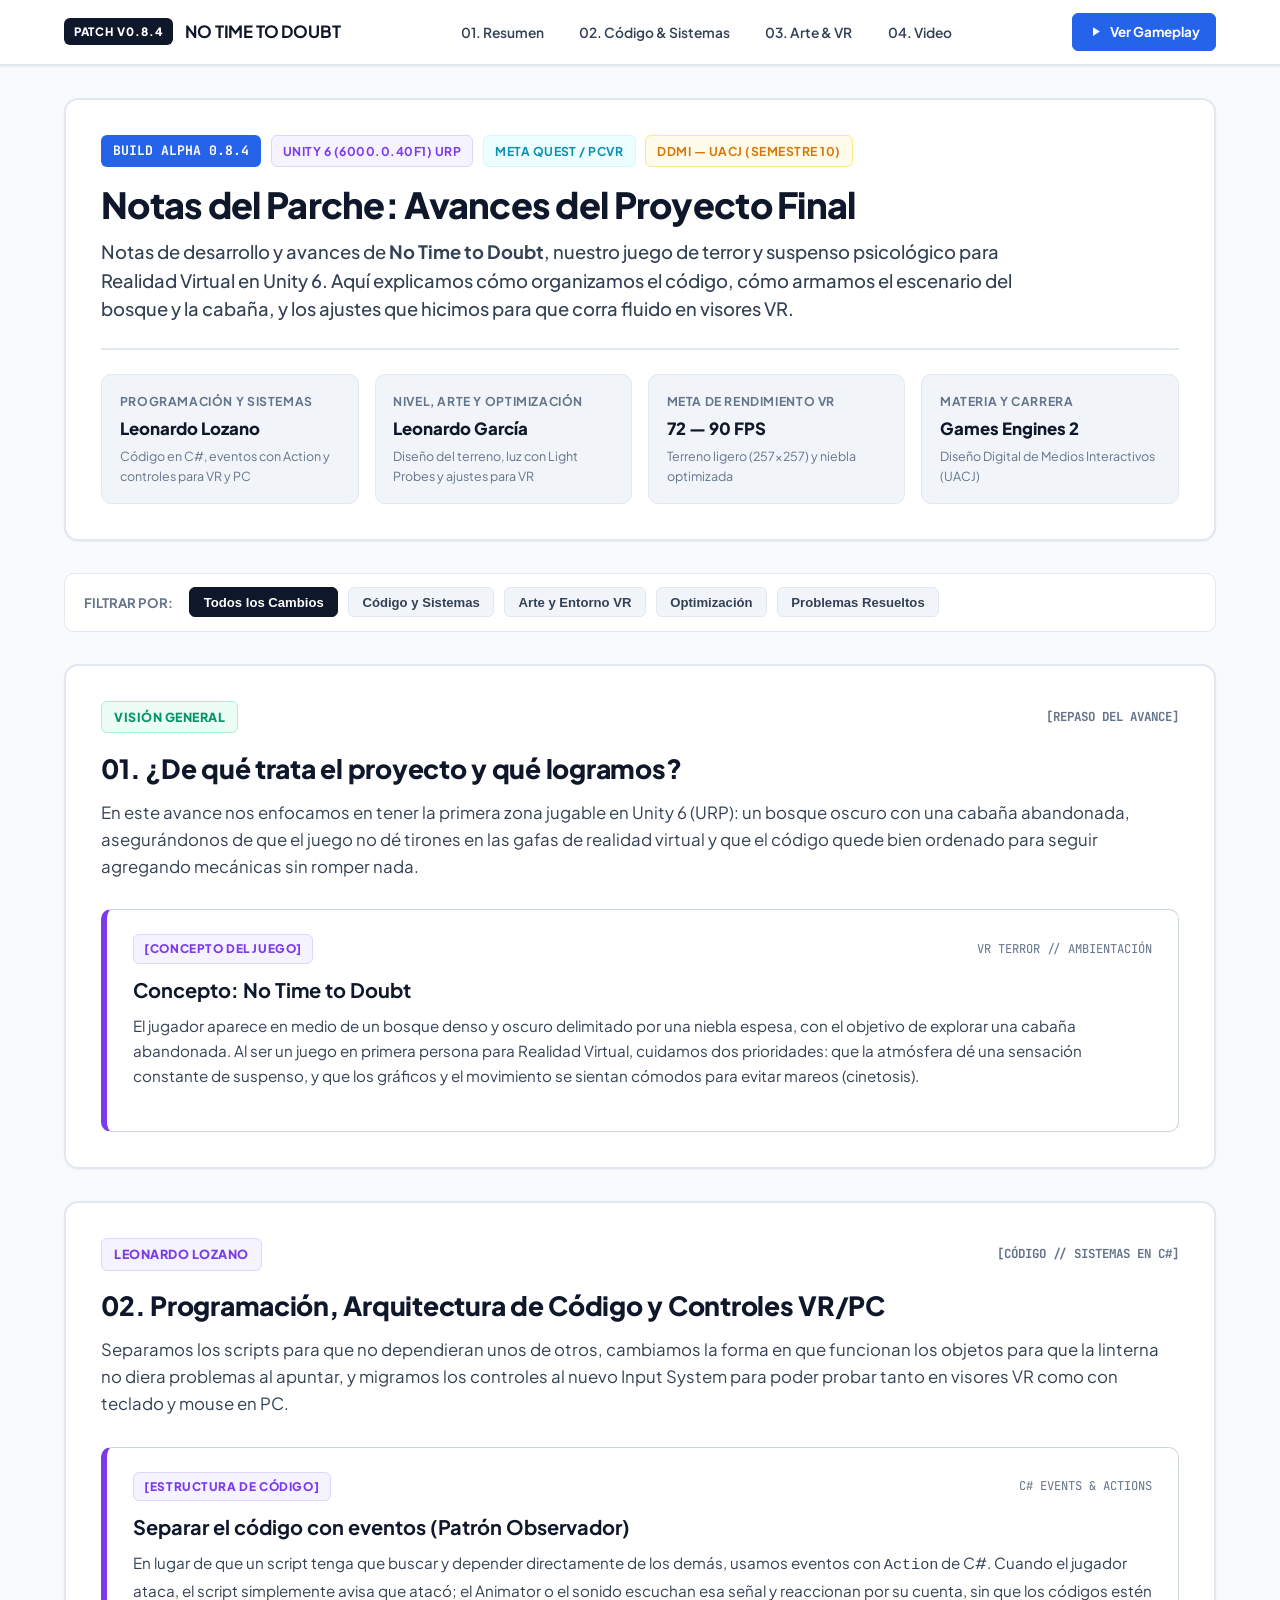
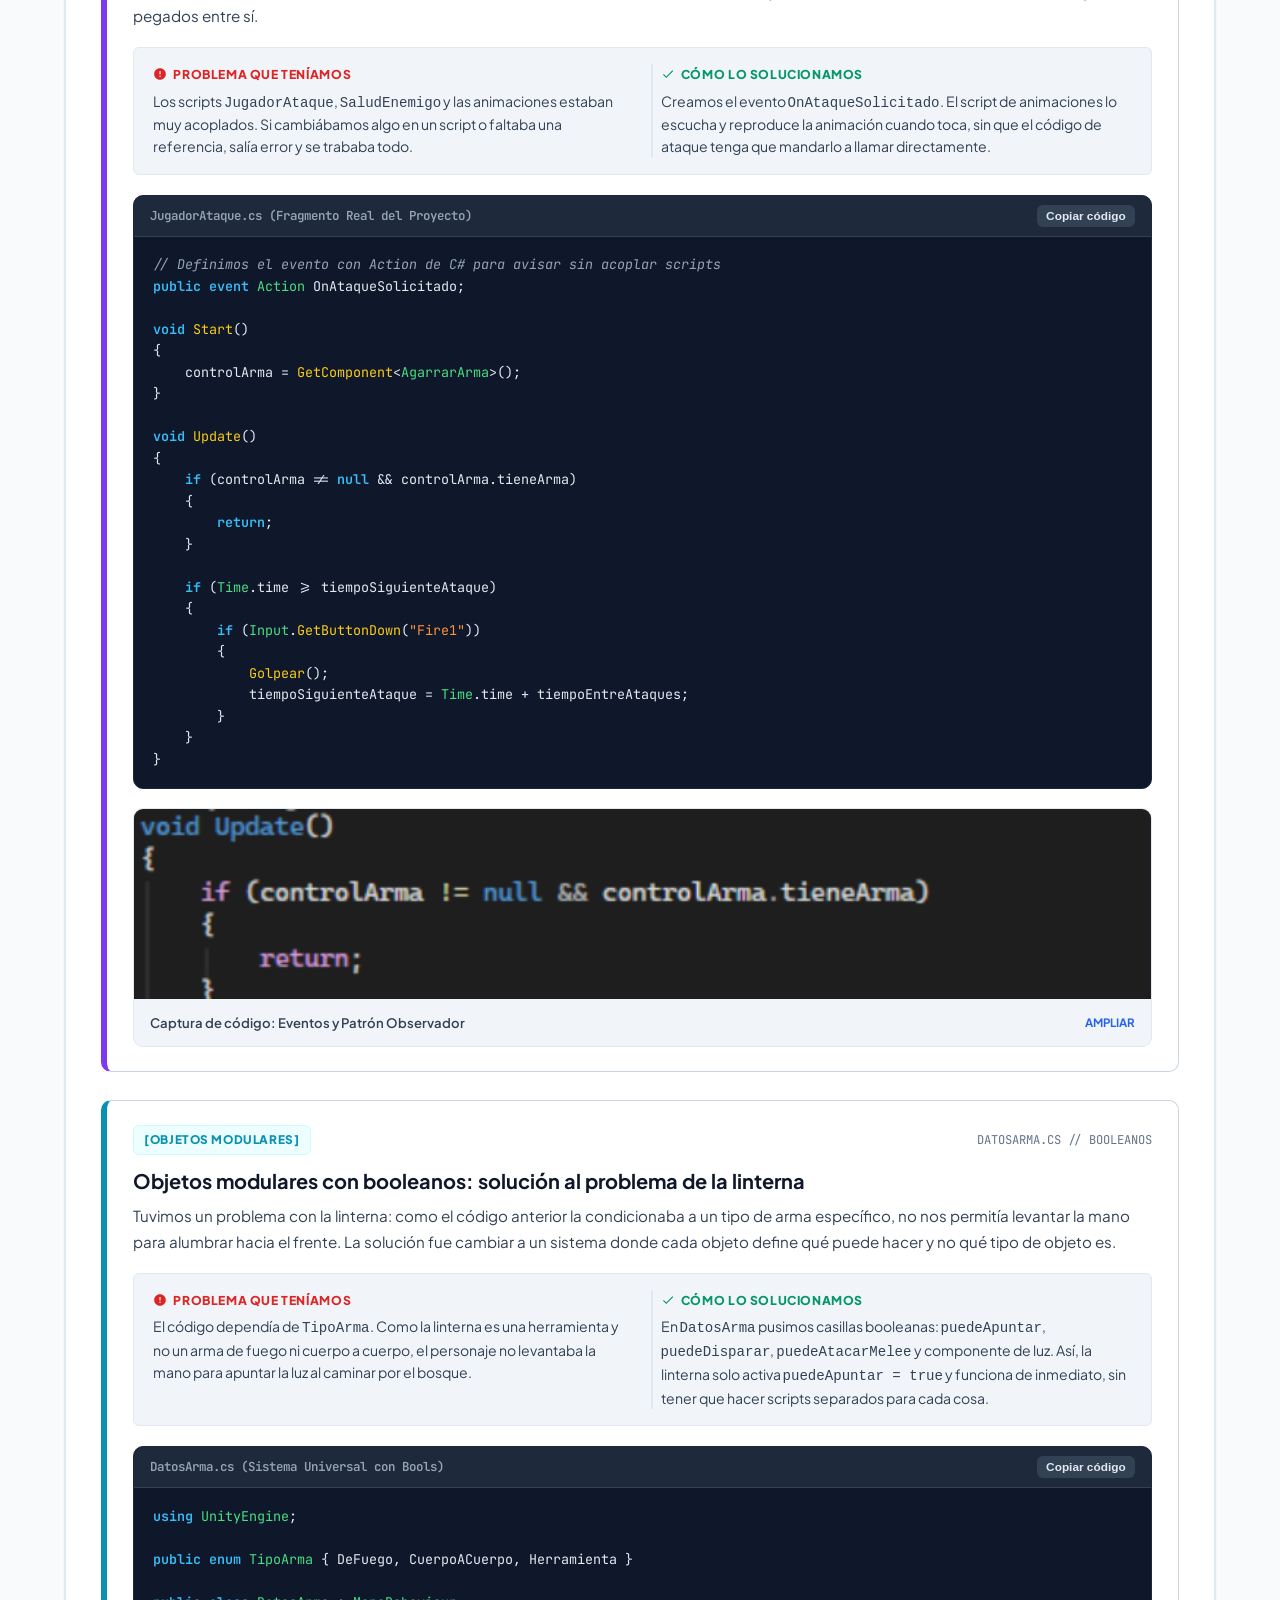
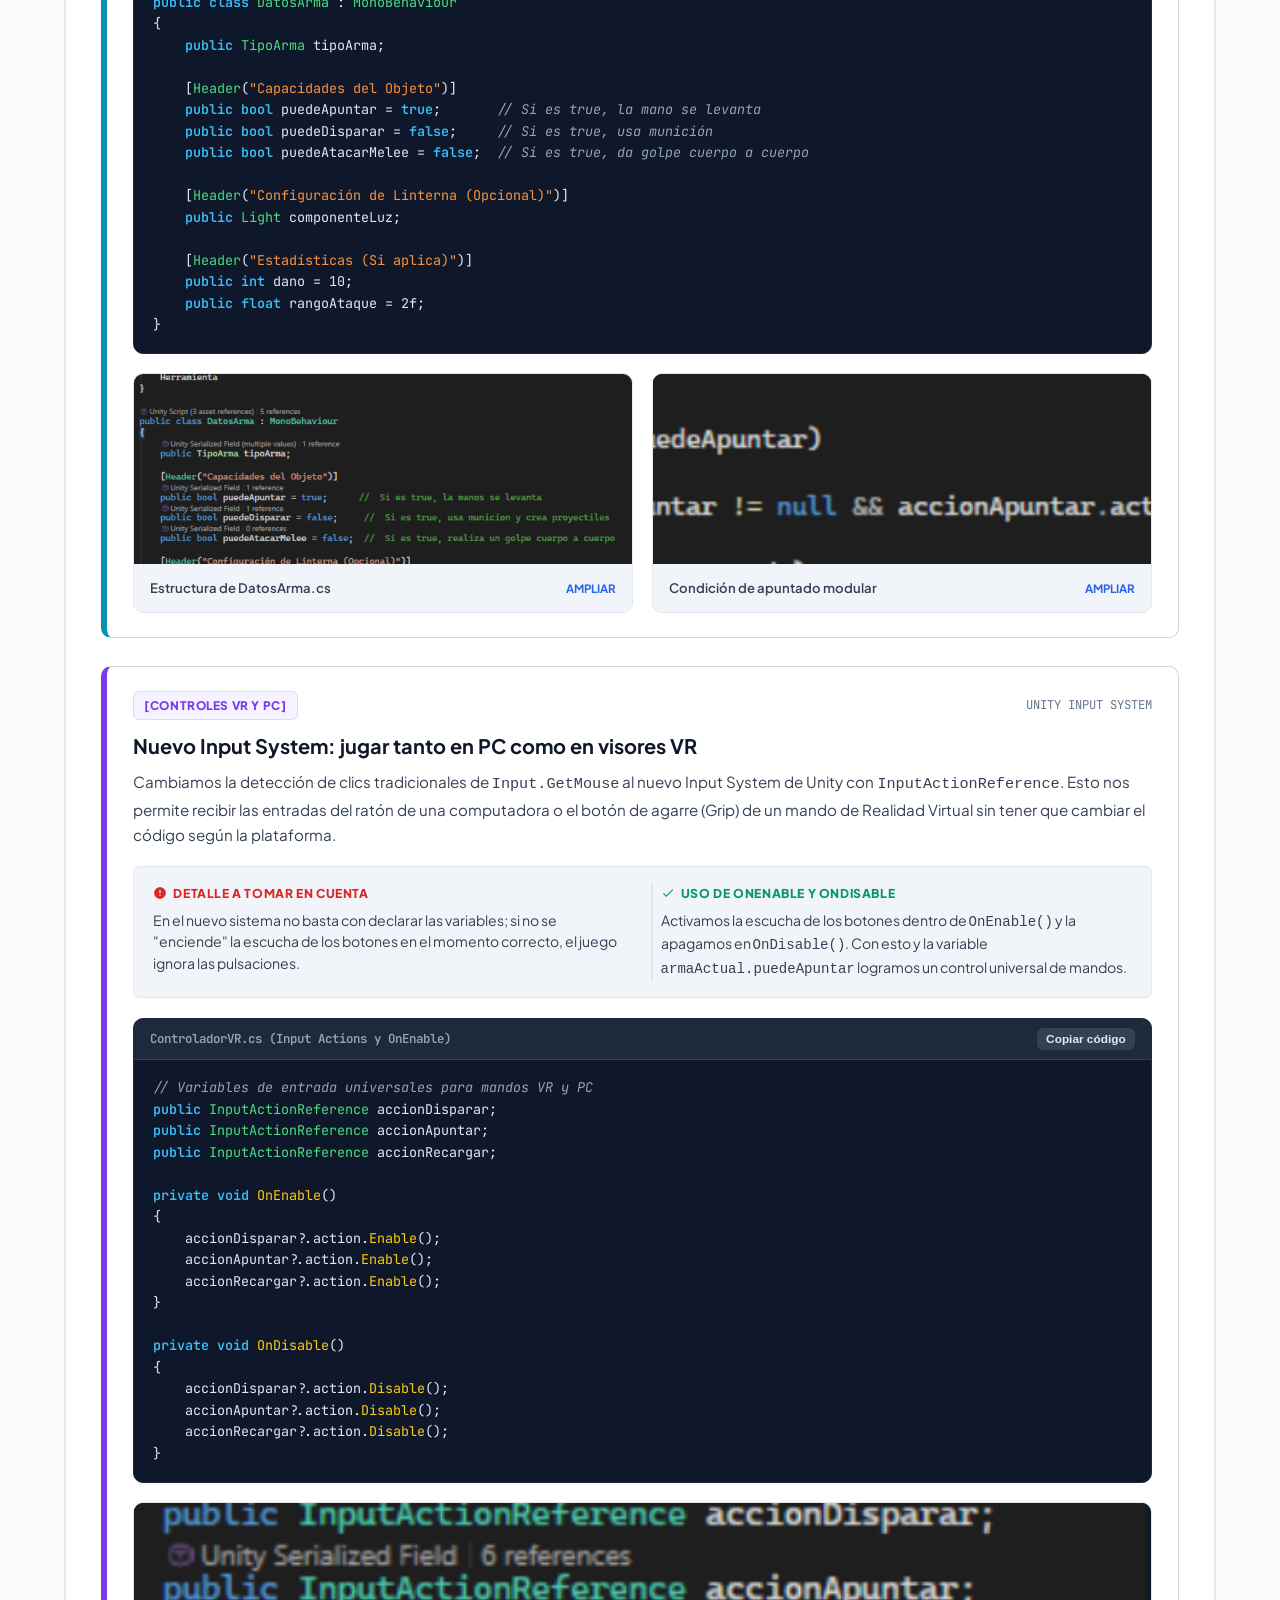
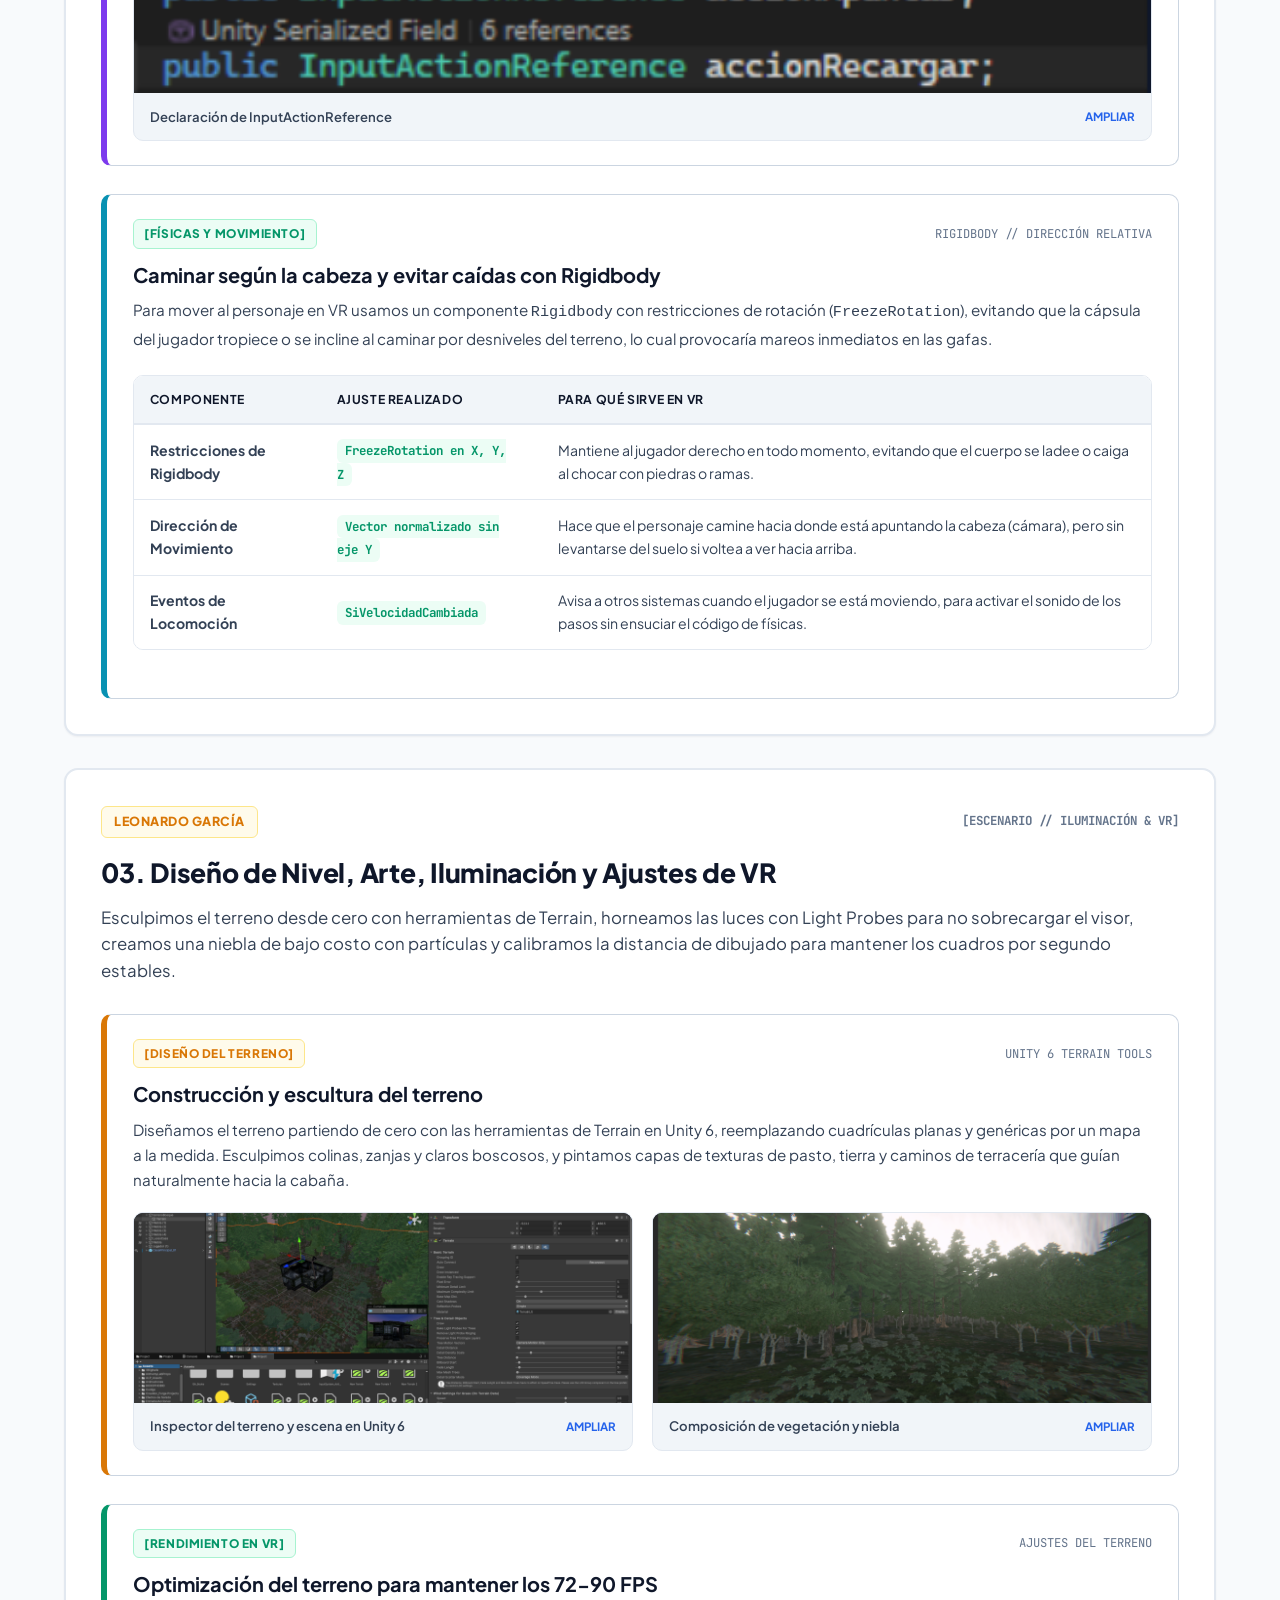
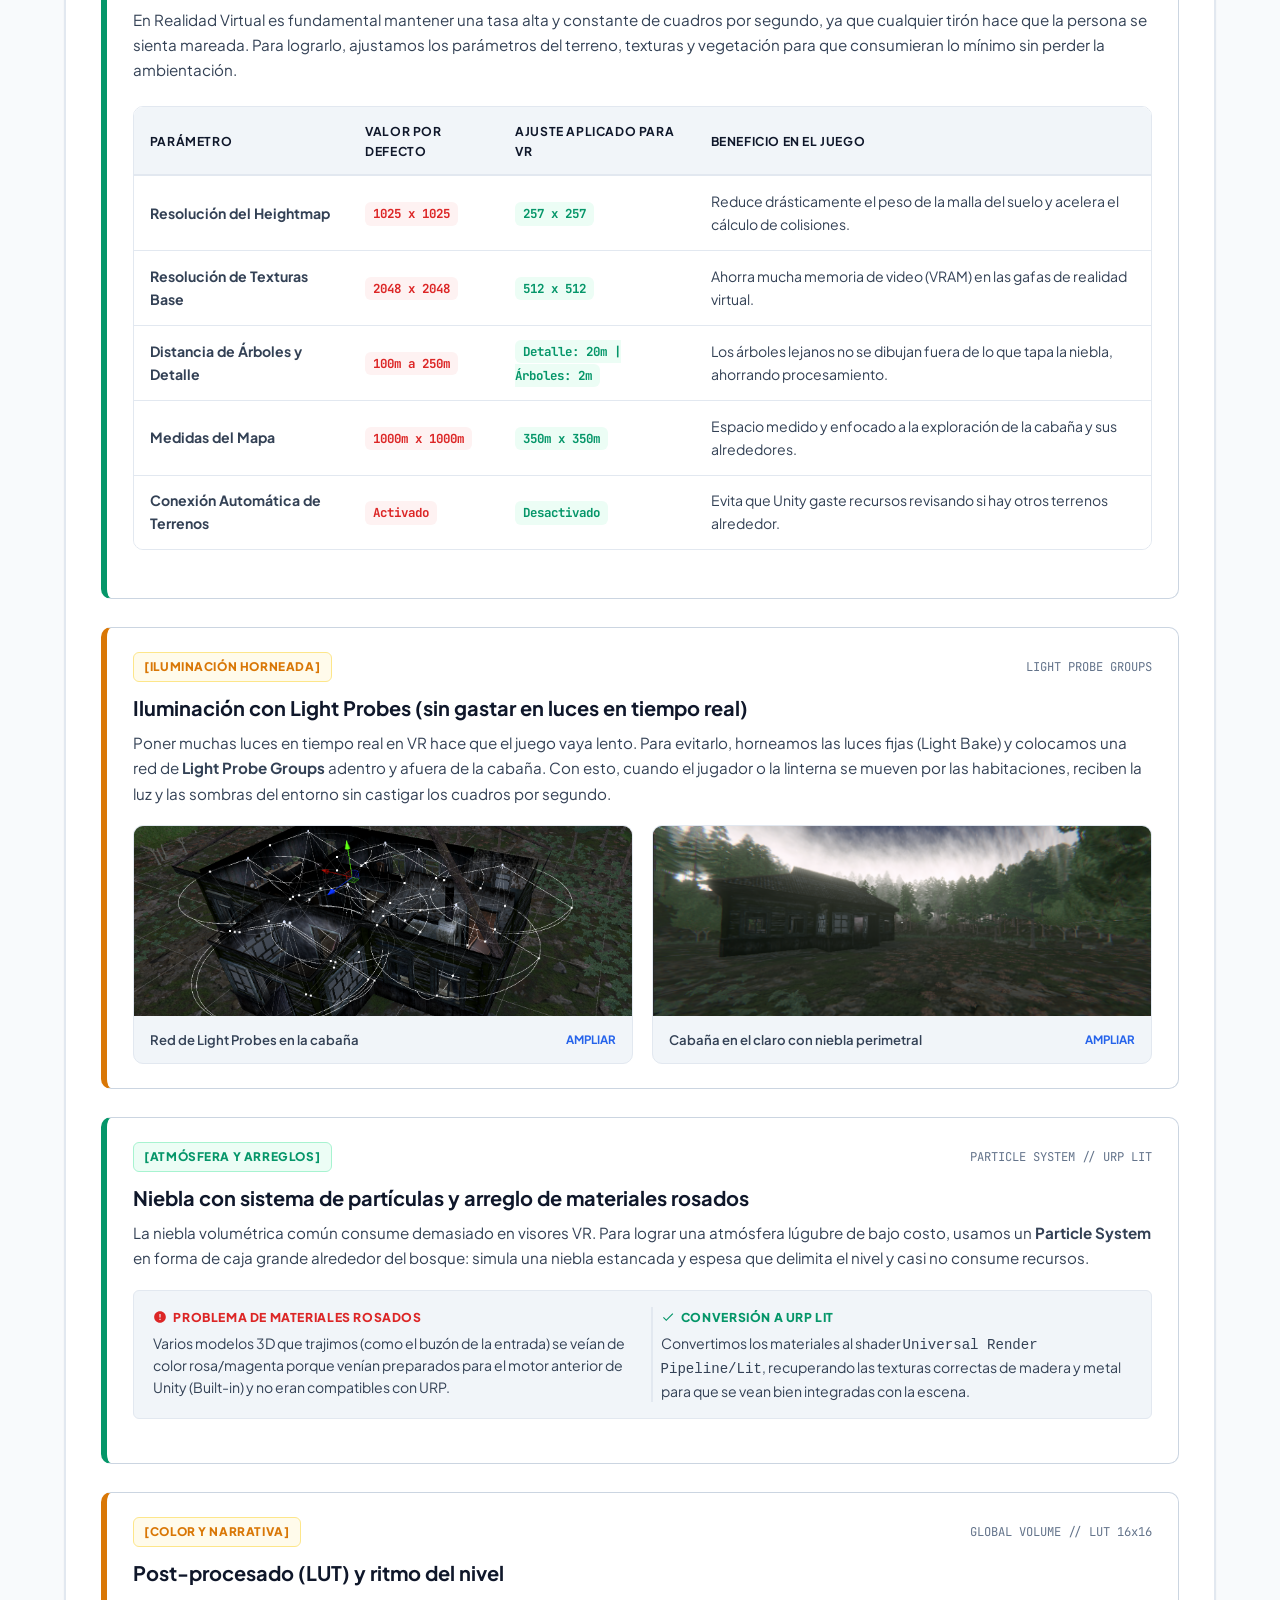
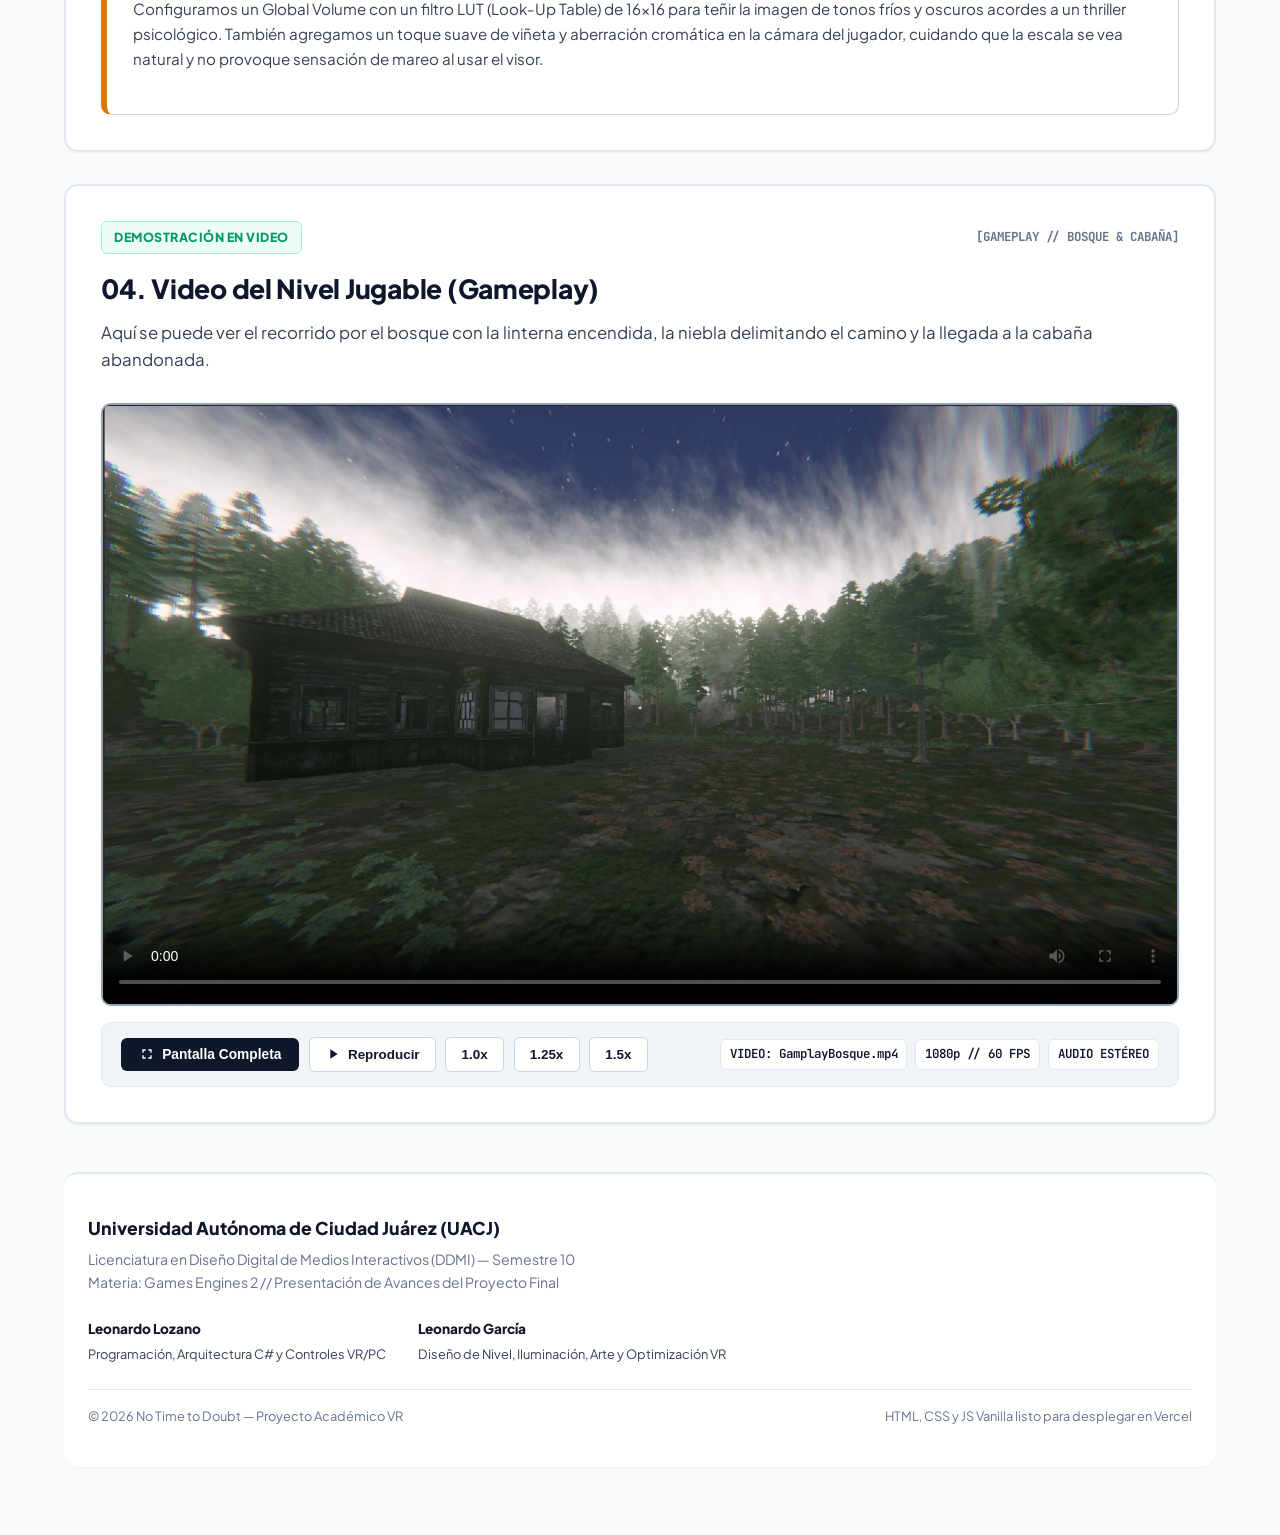
==== index.html @ 613c5aa1 "Presentacion de avances: No Time to Doubt (Unity 6 VR)" ====
<!DOCTYPE html>
<html lang="es">
<head>
  <meta charset="UTF-8">
  <meta name="viewport" content="width=device-width, initial-scale=1.0">
  <title>No Time to Doubt — Notas del Parche | Avances de Proyecto VR</title>
  <meta name="description" content="Reporte de avance, código y diseño de nivel en Unity 6 URP para el videojuego de terror en Realidad Virtual No Time to Doubt.">

  <link rel="icon" type="image/svg+xml" href="favicon.svg">

  <!-- Tipografías de Google Fonts: Plus Jakarta Sans y JetBrains Mono -->
  <link rel="preconnect" href="https://fonts.googleapis.com">
  <link rel="preconnect" href="https://fonts.gstatic.com" crossorigin>
  <link href="https://fonts.googleapis.com/css2?family=JetBrains+Mono:wght@400;600;700&family=Plus+Jakarta+Sans:wght@400;500;600;700;800&display=swap" rel="stylesheet">

  <link rel="stylesheet" href="style.css">
</head>
<body>

  <!-- Barra de progreso de lectura (Color sólido) -->
  <div id="progress-bar"></div>

  <!-- Barra de Navegación Fija Superior -->
  <header class="top-nav">
    <div class="nav-container">
      <div class="brand-wrapper">
        <span class="brand-badge">PATCH v0.8.4</span>
        <a href="#hero" class="brand-title">NO TIME TO DOUBT</a>
      </div>

      <nav>
        <ul class="nav-links">
          <li><a href="#resumen" class="nav-link">01. Resumen</a></li>
          <li><a href="#leo-lozano" class="nav-link">02. Código &amp; Sistemas</a></li>
          <li><a href="#leo-garcia" class="nav-link">03. Arte &amp; VR</a></li>
          <li><a href="#gameplay-video-section" class="nav-link">04. Video</a></li>
        </ul>
      </nav>

      <div class="nav-actions">
        <a href="#gameplay-video-section" class="btn-nav-primary">
          <svg width="15" height="15" viewBox="0 0 24 24" fill="currentColor">
            <path d="M8 5v14l11-7z"/>
          </svg>
          Ver Gameplay
        </a>
      </div>
    </div>
  </header>

  <main class="main-layout">
    <!-- Encabezado / Hero del Parche -->
    <header id="hero" class="patch-header">
      <div class="patch-meta-top">
        <span class="patch-version-tag">BUILD ALPHA 0.8.4</span>
        <span class="patch-tag tag-engine">Unity 6 (6000.0.40f1) URP</span>
        <span class="patch-tag tag-platform">Meta Quest / PCVR</span>
        <span class="patch-tag tag-academic">DDMI — UACJ (Semestre 10)</span>
      </div>

      <h1 class="patch-title">Notas del Parche: Avances del Proyecto Final</h1>
      <p class="patch-subtitle">
        Notas de desarrollo y avances de <strong>No Time to Doubt</strong>, nuestro juego de terror y suspenso psicológico para Realidad Virtual en Unity 6. Aquí explicamos cómo organizamos el código, cómo armamos el escenario del bosque y la cabaña, y los ajustes que hicimos para que corra fluido en visores VR.
      </p>

      <div class="patch-stats-grid">
        <div class="stat-item">
          <div class="stat-label">Programación y Sistemas</div>
          <div class="stat-value">Leonardo Lozano</div>
          <div class="stat-detail">Código en C#, eventos con Action y controles para VR y PC</div>
        </div>
        <div class="stat-item">
          <div class="stat-label">Nivel, Arte y Optimización</div>
          <div class="stat-value">Leonardo García</div>
          <div class="stat-detail">Diseño del terreno, luz con Light Probes y ajustes para VR</div>
        </div>
        <div class="stat-item">
          <div class="stat-label">Meta de Rendimiento VR</div>
          <div class="stat-value">72 — 90 FPS</div>
          <div class="stat-detail">Terreno ligero (257x257) y niebla optimizada</div>
        </div>
        <div class="stat-item">
          <div class="stat-label">Materia y Carrera</div>
          <div class="stat-value">Games Engines 2</div>
          <div class="stat-detail">Diseño Digital de Medios Interactivos (UACJ)</div>
        </div>
      </div>
    </header>

    <!-- Barra de Filtros de Contenido -->
    <nav class="patch-filters" aria-label="Filtro de notas de parche">
      <span class="filter-label">Filtrar por:</span>
      <button class="filter-btn active" data-filter="all">Todos los Cambios</button>
      <button class="filter-btn" data-filter="systems">Código y Sistemas</button>
      <button class="filter-btn" data-filter="art">Arte y Entorno VR</button>
      <button class="filter-btn" data-filter="optimization">Optimización</button>
      <button class="filter-btn" data-filter="bugfix">Problemas Resueltos</button>
    </nav>

    <!-- 01. RESUMEN DEL PROYECTO -->
    <section id="resumen" class="patch-section">
      <div class="section-badge-row">
        <span class="section-author-badge author-collab">Visión General</span>
        <span class="section-discipline-tag">[REPASO DEL AVANCE]</span>
      </div>
      <h2 class="section-title">01. ¿De qué trata el proyecto y qué logramos?</h2>
      <p class="section-lead">
        En este avance nos enfocamos en tener la primera zona jugable en Unity 6 (URP): un bosque oscuro con una cabaña abandonada, asegurándonos de que el juego no dé tirones en las gafas de realidad virtual y que el código quede bien ordenado para seguir agregando mecánicas sin romper nada.
      </p>

      <div class="patch-items-stack">
        <article class="patch-card card-purple" data-category="systems optimization">
          <div class="card-header-line">
            <span class="card-type-tag tag-system">[CONCEPTO DEL JUEGO]</span>
            <span class="card-timestamp">VR TERROR // AMBIENTACIÓN</span>
          </div>
          <h3 class="card-title">Concepto: No Time to Doubt</h3>
          <p class="card-desc">
            El jugador aparece en medio de un bosque denso y oscuro delimitado por una niebla espesa, con el objetivo de explorar una cabaña abandonada. Al ser un juego en primera persona para Realidad Virtual, cuidamos dos prioridades: que la atmósfera dé una sensación constante de suspenso, y que los gráficos y el movimiento se sientan cómodos para evitar mareos (cinetosis).
          </p>
        </article>
      </div>
    </section>

    <!-- 02. PROGRAMACIÓN Y SISTEMAS DE JUEGO (LEONARDO LOZANO) -->
    <section id="leo-lozano" class="patch-section">
      <div class="section-badge-row">
        <span class="section-author-badge author-leo-loz">Leonardo Lozano</span>
        <span class="section-discipline-tag">[CÓDIGO // SISTEMAS EN C#]</span>
      </div>
      <h2 class="section-title">02. Programación, Arquitectura de Código y Controles VR/PC</h2>
      <p class="section-lead">
        Separamos los scripts para que no dependieran unos de otros, cambiamos la forma en que funcionan los objetos para que la linterna no diera problemas al apuntar, y migramos los controles al nuevo Input System para poder probar tanto en visores VR como con teclado y mouse en PC.
      </p>

      <div class="patch-items-stack">
        <!-- Item 2.1: Patrón Observador -->
        <article class="patch-card card-purple" data-category="systems">
          <div class="card-header-line">
            <span class="card-type-tag tag-system">[ESTRUCTURA DE CÓDIGO]</span>
            <span class="card-timestamp">C# EVENTS &amp; ACTIONS</span>
          </div>
          <h3 class="card-title">Separar el código con eventos (Patrón Observador)</h3>
          <p class="card-desc">
            En lugar de que un script tenga que buscar y depender directamente de los demás, usamos eventos con <code>Action</code> de C#. Cuando el jugador ataca, el script simplemente avisa que atacó; el Animator o el sonido escuchan esa señal y reaccionan por su cuenta, sin que los códigos estén pegados entre sí.
          </p>

          <div class="patch-challenge-box">
            <div class="challenge-side">
              <div class="challenge-title">
                <svg width="14" height="14" viewBox="0 0 24 24" fill="currentColor"><path d="M12 2C6.48 2 2 6.48 2 12s4.48 10 10 10 10-4.48 10-10S17.52 2 12 2zm1 15h-2v-2h2v2zm0-4h-2V7h2v6z"/></svg>
                Problema que teníamos
              </div>
              <div class="challenge-text">
                Los scripts <code>JugadorAtaque</code>, <code>SaludEnemigo</code> y las animaciones estaban muy acoplados. Si cambiábamos algo en un script o faltaba una referencia, salía error y se trababa todo.
              </div>
            </div>
            <div class="solution-side">
              <div class="solution-title">
                <svg width="14" height="14" viewBox="0 0 24 24" fill="currentColor"><path d="M9 16.17L4.83 12l-1.42 1.41L9 19 21 7l-1.41-1.41z"/></svg>
                Cómo lo solucionamos
              </div>
              <div class="solution-text">
                Creamos el evento <code>OnAtaqueSolicitado</code>. El script de animaciones lo escucha y reproduce la animación cuando toca, sin que el código de ataque tenga que mandarlo a llamar directamente.
              </div>
            </div>
          </div>

          <div class="code-block-wrapper">
            <div class="code-header">
              <span class="code-filename">JugadorAtaque.cs (Fragmento Real del Proyecto)</span>
              <button class="btn-copy-code" type="button">Copiar código</button>
            </div>
            <pre class="code-content"><span class="com">// Definimos el evento con Action de C# para avisar sin acoplar scripts</span>
<span class="kw">public event</span> <span class="typ">Action</span> OnAtaqueSolicitado;

<span class="kw">void</span> <span class="fnc">Start</span>()
{
    controlArma = <span class="fnc">GetComponent</span>&lt;<span class="typ">AgarrarArma</span>&gt;();
}

<span class="kw">void</span> <span class="fnc">Update</span>()
{
    <span class="kw">if</span> (controlArma != <span class="kw">null</span> &amp;&amp; controlArma.tieneArma)
    {
        <span class="kw">return</span>;
    }

    <span class="kw">if</span> (<span class="typ">Time</span>.time &gt;= tiempoSiguienteAtaque)
    {
        <span class="kw">if</span> (<span class="typ">Input</span>.<span class="fnc">GetButtonDown</span>(<span class="str">"Fire1"</span>))
        {
            <span class="fnc">Golpear</span>();
            tiempoSiguienteAtaque = <span class="typ">Time</span>.time + tiempoEntreAtaques;
        }
    }
}</pre>
          </div>

          <div class="evidence-grid">
            <div class="evidence-card">
              <img src="assets/leo_loz_events_code.png" alt="Código de eventos en C#" class="evidence-img">
              <div class="evidence-caption">
                <span>Captura de código: Eventos y Patrón Observador</span>
                <span class="evidence-zoom-hint">Ampliar</span>
              </div>
            </div>
          </div>
        </article>

        <!-- Item 2.2: Modularidad por Capacidades (DatosArma) -->
        <article class="patch-card card-teal" data-category="systems bugfix">
          <div class="card-header-line">
            <span class="card-type-tag tag-input">[OBJETOS MODULARES]</span>
            <span class="card-timestamp">DATOSARMA.CS // BOOLEANOS</span>
          </div>
          <h3 class="card-title">Objetos modulares con booleanos: solución al problema de la linterna</h3>
          <p class="card-desc">
            Tuvimos un problema con la linterna: como el código anterior la condicionaba a un tipo de arma específico, no nos permitía levantar la mano para alumbrar hacia el frente. La solución fue cambiar a un sistema donde cada objeto define qué puede hacer y no qué tipo de objeto es.
          </p>

          <div class="patch-challenge-box">
            <div class="challenge-side">
              <div class="challenge-title">
                <svg width="14" height="14" viewBox="0 0 24 24" fill="currentColor"><path d="M12 2C6.48 2 2 6.48 2 12s4.48 10 10 10 10-4.48 10-10S17.52 2 12 2zm1 15h-2v-2h2v2zm0-4h-2V7h2v6z"/></svg>
                Problema que teníamos
              </div>
              <div class="challenge-text">
                El código dependía de <code>TipoArma</code>. Como la linterna es una herramienta y no un arma de fuego ni cuerpo a cuerpo, el personaje no levantaba la mano para apuntar la luz al caminar por el bosque.
              </div>
            </div>
            <div class="solution-side">
              <div class="solution-title">
                <svg width="14" height="14" viewBox="0 0 24 24" fill="currentColor"><path d="M9 16.17L4.83 12l-1.42 1.41L9 19 21 7l-1.41-1.41z"/></svg>
                Cómo lo solucionamos
              </div>
              <div class="solution-text">
                En <code>DatosArma</code> pusimos casillas booleanas: <code>puedeApuntar</code>, <code>puedeDisparar</code>, <code>puedeAtacarMelee</code> y componente de luz. Así, la linterna solo activa <code>puedeApuntar = true</code> y funciona de inmediato, sin tener que hacer scripts separados para cada cosa.
              </div>
            </div>
          </div>

          <div class="code-block-wrapper">
            <div class="code-header">
              <span class="code-filename">DatosArma.cs (Sistema Universal con Bools)</span>
              <button class="btn-copy-code" type="button">Copiar código</button>
            </div>
            <pre class="code-content"><span class="kw">using</span> <span class="typ">UnityEngine</span>;

<span class="kw">public enum</span> <span class="typ">TipoArma</span> { DeFuego, CuerpoACuerpo, Herramienta }

<span class="kw">public class</span> <span class="typ">DatosArma</span> : <span class="typ">MonoBehaviour</span>
{
    <span class="kw">public</span> <span class="typ">TipoArma</span> tipoArma;

    [<span class="typ">Header</span>(<span class="str">"Capacidades del Objeto"</span>)]
    <span class="kw">public bool</span> puedeApuntar = <span class="kw">true</span>;       <span class="com">// Si es true, la mano se levanta</span>
    <span class="kw">public bool</span> puedeDisparar = <span class="kw">false</span>;     <span class="com">// Si es true, usa munición</span>
    <span class="kw">public bool</span> puedeAtacarMelee = <span class="kw">false</span>;  <span class="com">// Si es true, da golpe cuerpo a cuerpo</span>

    [<span class="typ">Header</span>(<span class="str">"Configuración de Linterna (Opcional)"</span>)]
    <span class="kw">public</span> <span class="typ">Light</span> componenteLuz;

    [<span class="typ">Header</span>(<span class="str">"Estadísticas (Si aplica)"</span>)]
    <span class="kw">public int</span> dano = 10;
    <span class="kw">public float</span> rangoAtaque = 2f;
}</pre>
          </div>

          <div class="evidence-grid">
            <div class="evidence-card">
              <img src="assets/leo_loz_datosarma_code.png" alt="Script DatosArma con booleanos modulares" class="evidence-img">
              <div class="evidence-caption">
                <span>Estructura de DatosArma.cs</span>
                <span class="evidence-zoom-hint">Ampliar</span>
              </div>
            </div>
            <div class="evidence-card">
              <img src="assets/leo_loz_apuntar_code.png" alt="Condición de apuntado con puedeApuntar" class="evidence-img">
              <div class="evidence-caption">
                <span>Condición de apuntado modular</span>
                <span class="evidence-zoom-hint">Ampliar</span>
              </div>
            </div>
          </div>
        </article>

        <!-- Item 2.3: Nuevo Input System Cross-Platform -->
        <article class="patch-card card-purple" data-category="systems">
          <div class="card-header-line">
            <span class="card-type-tag tag-system">[CONTROLES VR Y PC]</span>
            <span class="card-timestamp">UNITY INPUT SYSTEM</span>
          </div>
          <h3 class="card-title">Nuevo Input System: jugar tanto en PC como en visores VR</h3>
          <p class="card-desc">
            Cambiamos la detección de clics tradicionales de <code>Input.GetMouse</code> al nuevo Input System de Unity con <code>InputActionReference</code>. Esto nos permite recibir las entradas del ratón de una computadora o el botón de agarre (Grip) de un mando de Realidad Virtual sin tener que cambiar el código según la plataforma.
          </p>

          <div class="patch-challenge-box">
            <div class="challenge-side">
              <div class="challenge-title">
                <svg width="14" height="14" viewBox="0 0 24 24" fill="currentColor"><path d="M12 2C6.48 2 2 6.48 2 12s4.48 10 10 10 10-4.48 10-10S17.52 2 12 2zm1 15h-2v-2h2v2zm0-4h-2V7h2v6z"/></svg>
                Detalle a tomar en cuenta
              </div>
              <div class="challenge-text">
                En el nuevo sistema no basta con declarar las variables; si no se "enciende" la escucha de los botones en el momento correcto, el juego ignora las pulsaciones.
              </div>
            </div>
            <div class="solution-side">
              <div class="solution-title">
                <svg width="14" height="14" viewBox="0 0 24 24" fill="currentColor"><path d="M9 16.17L4.83 12l-1.42 1.41L9 19 21 7l-1.41-1.41z"/></svg>
                Uso de OnEnable y OnDisable
              </div>
              <div class="solution-text">
                Activamos la escucha de los botones dentro de <code>OnEnable()</code> y la apagamos en <code>OnDisable()</code>. Con esto y la variable <code>armaActual.puedeApuntar</code> logramos un control universal de mandos.
              </div>
            </div>
          </div>

          <div class="code-block-wrapper">
            <div class="code-header">
              <span class="code-filename">ControladorVR.cs (Input Actions y OnEnable)</span>
              <button class="btn-copy-code" type="button">Copiar código</button>
            </div>
            <pre class="code-content"><span class="com">// Variables de entrada universales para mandos VR y PC</span>
<span class="kw">public</span> <span class="typ">InputActionReference</span> accionDisparar;
<span class="kw">public</span> <span class="typ">InputActionReference</span> accionApuntar;
<span class="kw">public</span> <span class="typ">InputActionReference</span> accionRecargar;

<span class="kw">private void</span> <span class="fnc">OnEnable</span>()
{
    accionDisparar?.action.<span class="fnc">Enable</span>();
    accionApuntar?.action.<span class="fnc">Enable</span>();
    accionRecargar?.action.<span class="fnc">Enable</span>();
}

<span class="kw">private void</span> <span class="fnc">OnDisable</span>()
{
    accionDisparar?.action.<span class="fnc">Disable</span>();
    accionApuntar?.action.<span class="fnc">Disable</span>();
    accionRecargar?.action.<span class="fnc">Disable</span>();
}</pre>
          </div>

          <div class="evidence-grid">
            <div class="evidence-card">
              <img src="assets/leo_loz_inputactions.png" alt="Variables InputActionReference en Unity" class="evidence-img">
              <div class="evidence-caption">
                <span>Declaración de InputActionReference</span>
                <span class="evidence-zoom-hint">Ampliar</span>
              </div>
            </div>
          </div>
        </article>

        <!-- Item 2.4: Físicas de Locomoción VR -->
        <article class="patch-card card-teal" data-category="systems optimization">
          <div class="card-header-line">
            <span class="card-type-tag tag-optimization">[FÍSICAS Y MOVIMIENTO]</span>
            <span class="card-timestamp">RIGIDBODY // DIRECCIÓN RELATIVA</span>
          </div>
          <h3 class="card-title">Caminar según la cabeza y evitar caídas con Rigidbody</h3>
          <p class="card-desc">
            Para mover al personaje en VR usamos un componente <code>Rigidbody</code> con restricciones de rotación (<code>FreezeRotation</code>), evitando que la cápsula del jugador tropiece o se incline al caminar por desniveles del terreno, lo cual provocaría mareos inmediatos en las gafas.
          </p>

          <div class="specs-table-wrapper">
            <table class="specs-table">
              <thead>
                <tr>
                  <th>Componente</th>
                  <th>Ajuste realizado</th>
                  <th>Para qué sirve en VR</th>
                </tr>
              </thead>
              <tbody>
                <tr>
                  <td><strong>Restricciones de Rigidbody</strong></td>
                  <td><span class="badge-metric metric-after">FreezeRotation en X, Y, Z</span></td>
                  <td>Mantiene al jugador derecho en todo momento, evitando que el cuerpo se ladee o caiga al chocar con piedras o ramas.</td>
                </tr>
                <tr>
                  <td><strong>Dirección de Movimiento</strong></td>
                  <td><span class="badge-metric metric-after">Vector normalizado sin eje Y</span></td>
                  <td>Hace que el personaje camine hacia donde está apuntando la cabeza (cámara), pero sin levantarse del suelo si voltea a ver hacia arriba.</td>
                </tr>
                <tr>
                  <td><strong>Eventos de Locomoción</strong></td>
                  <td><span class="badge-metric metric-after">SiVelocidadCambiada</span></td>
                  <td>Avisa a otros sistemas cuando el jugador se está moviendo, para activar el sonido de los pasos sin ensuciar el código de físicas.</td>
                </tr>
              </tbody>
            </table>
          </div>
        </article>
      </div>
    </section>

    <!-- 03. ARTE TÉCNICO, ENTORNO Y OPTIMIZACIÓN VR (LEONARDO GARCÍA) -->
    <section id="leo-garcia" class="patch-section">
      <div class="section-badge-row">
        <span class="section-author-badge author-leo-g">Leonardo García</span>
        <span class="section-discipline-tag">[ESCENARIO // ILUMINACIÓN &amp; VR]</span>
      </div>
      <h2 class="section-title">03. Diseño de Nivel, Arte, Iluminación y Ajustes de VR</h2>
      <p class="section-lead">
        Esculpimos el terreno desde cero con herramientas de Terrain, horneamos las luces con Light Probes para no sobrecargar el visor, creamos una niebla de bajo costo con partículas y calibramos la distancia de dibujado para mantener los cuadros por segundo estables.
      </p>

      <div class="patch-items-stack">
        <!-- Item 3.1: Escultura y Terreno -->
        <article class="patch-card card-amber" data-category="art optimization">
          <div class="card-header-line">
            <span class="card-type-tag tag-art">[DISEÑO DEL TERRENO]</span>
            <span class="card-timestamp">UNITY 6 TERRAIN TOOLS</span>
          </div>
          <h3 class="card-title">Construcción y escultura del terreno</h3>
          <p class="card-desc">
            Diseñamos el terreno partiendo de cero con las herramientas de Terrain en Unity 6, reemplazando cuadrículas planas y genéricas por un mapa a la medida. Esculpimos colinas, zanjas y claros boscosos, y pintamos capas de texturas de pasto, tierra y caminos de terracería que guían naturalmente hacia la cabaña.
          </p>

          <div class="evidence-grid">
            <div class="evidence-card">
              <img src="assets/leo_g_terrain_inspector.png" alt="Inspector de Terrain en Unity 6" class="evidence-img">
              <div class="evidence-caption">
                <span>Inspector del terreno y escena en Unity 6</span>
                <span class="evidence-zoom-hint">Ampliar</span>
              </div>
            </div>
            <div class="evidence-card">
              <img src="assets/leo_g_forest_postproc.png" alt="Vista del bosque con vegetación" class="evidence-img">
              <div class="evidence-caption">
                <span>Composición de vegetación y niebla</span>
                <span class="evidence-zoom-hint">Ampliar</span>
              </div>
            </div>
          </div>
        </article>

        <!-- Item 3.2: Optimización Crítica para VR -->
        <article class="patch-card card-green" data-category="optimization">
          <div class="card-header-line">
            <span class="card-type-tag tag-optimization">[RENDIMIENTO EN VR]</span>
            <span class="card-timestamp">AJUSTES DEL TERRENO</span>
          </div>
          <h3 class="card-title">Optimización del terreno para mantener los 72-90 FPS</h3>
          <p class="card-desc">
            En Realidad Virtual es fundamental mantener una tasa alta y constante de cuadros por segundo, ya que cualquier tirón hace que la persona se sienta mareada. Para lograrlo, ajustamos los parámetros del terreno, texturas y vegetación para que consumieran lo mínimo sin perder la ambientación.
          </p>

          <div class="specs-table-wrapper">
            <table class="specs-table">
              <thead>
                <tr>
                  <th>Parámetro</th>
                  <th>Valor por defecto</th>
                  <th>Ajuste aplicado para VR</th>
                  <th>Beneficio en el juego</th>
                </tr>
              </thead>
              <tbody>
                <tr>
                  <td><strong>Resolución del Heightmap</strong></td>
                  <td><span class="badge-metric metric-before">1025 x 1025</span></td>
                  <td><span class="badge-metric metric-after">257 x 257</span></td>
                  <td>Reduce drásticamente el peso de la malla del suelo y acelera el cálculo de colisiones.</td>
                </tr>
                <tr>
                  <td><strong>Resolución de Texturas Base</strong></td>
                  <td><span class="badge-metric metric-before">2048 x 2048</span></td>
                  <td><span class="badge-metric metric-after">512 x 512</span></td>
                  <td>Ahorra mucha memoria de video (VRAM) en las gafas de realidad virtual.</td>
                </tr>
                <tr>
                  <td><strong>Distancia de Árboles y Detalle</strong></td>
                  <td><span class="badge-metric metric-before">100m a 250m</span></td>
                  <td><span class="badge-metric metric-after">Detalle: 20m | Árboles: 2m</span></td>
                  <td>Los árboles lejanos no se dibujan fuera de lo que tapa la niebla, ahorrando procesamiento.</td>
                </tr>
                <tr>
                  <td><strong>Medidas del Mapa</strong></td>
                  <td><span class="badge-metric metric-before">1000m x 1000m</span></td>
                  <td><span class="badge-metric metric-after">350m x 350m</span></td>
                  <td>Espacio medido y enfocado a la exploración de la cabaña y sus alrededores.</td>
                </tr>
                <tr>
                  <td><strong>Conexión Automática de Terrenos</strong></td>
                  <td><span class="badge-metric metric-before">Activado</span></td>
                  <td><span class="badge-metric metric-after">Desactivado</span></td>
                  <td>Evita que Unity gaste recursos revisando si hay otros terrenos alrededor.</td>
                </tr>
              </tbody>
            </table>
          </div>
        </article>

        <!-- Item 3.3: Iluminación y Light Probes -->
        <article class="patch-card card-amber" data-category="art optimization">
          <div class="card-header-line">
            <span class="card-type-tag tag-art">[ILUMINACIÓN HORNEADA]</span>
            <span class="card-timestamp">LIGHT PROBE GROUPS</span>
          </div>
          <h3 class="card-title">Iluminación con Light Probes (sin gastar en luces en tiempo real)</h3>
          <p class="card-desc">
            Poner muchas luces en tiempo real en VR hace que el juego vaya lento. Para evitarlo, horneamos las luces fijas (Light Bake) y colocamos una red de <strong>Light Probe Groups</strong> adentro y afuera de la cabaña. Con esto, cuando el jugador o la linterna se mueven por las habitaciones, reciben la luz y las sombras del entorno sin castigar los cuadros por segundo.
          </p>

          <div class="evidence-grid">
            <div class="evidence-card">
              <img src="assets/leo_g_lightprobes.png" alt="Red de Light Probes en la cabaña" class="evidence-img">
              <div class="evidence-caption">
                <span>Red de Light Probes en la cabaña</span>
                <span class="evidence-zoom-hint">Ampliar</span>
              </div>
            </div>
            <div class="evidence-card">
              <img src="assets/leo_g_house_fog.png" alt="Cabaña y niebla en el bosque" class="evidence-img">
              <div class="evidence-caption">
                <span>Cabaña en el claro con niebla perimetral</span>
                <span class="evidence-zoom-hint">Ampliar</span>
              </div>
            </div>
          </div>
        </article>

        <!-- Item 3.4: Niebla Volumétrica y URP Lit -->
        <article class="patch-card card-green" data-category="art bugfix">
          <div class="card-header-line">
            <span class="card-type-tag tag-optimization">[ATMÓSFERA Y ARREGLOS]</span>
            <span class="card-timestamp">PARTICLE SYSTEM // URP LIT</span>
          </div>
          <h3 class="card-title">Niebla con sistema de partículas y arreglo de materiales rosados</h3>
          <p class="card-desc">
            La niebla volumétrica común consume demasiado en visores VR. Para lograr una atmósfera lúgubre de bajo costo, usamos un <strong>Particle System</strong> en forma de caja grande alrededor del bosque: simula una niebla estancada y espesa que delimita el nivel y casi no consume recursos.
          </p>

          <div class="patch-challenge-box">
            <div class="challenge-side">
              <div class="challenge-title">
                <svg width="14" height="14" viewBox="0 0 24 24" fill="currentColor"><path d="M12 2C6.48 2 2 6.48 2 12s4.48 10 10 10 10-4.48 10-10S17.52 2 12 2zm1 15h-2v-2h2v2zm0-4h-2V7h2v6z"/></svg>
                Problema de materiales rosados
              </div>
              <div class="challenge-text">
                Varios modelos 3D que trajimos (como el buzón de la entrada) se veían de color rosa/magenta porque venían preparados para el motor anterior de Unity (Built-in) y no eran compatibles con URP.
              </div>
            </div>
            <div class="solution-side">
              <div class="solution-title">
                <svg width="14" height="14" viewBox="0 0 24 24" fill="currentColor"><path d="M9 16.17L4.83 12l-1.42 1.41L9 19 21 7l-1.41-1.41z"/></svg>
                Conversión a URP Lit
              </div>
              <div class="solution-text">
                Convertimos los materiales al shader <code>Universal Render Pipeline/Lit</code>, recuperando las texturas correctas de madera y metal para que se vean bien integradas con la escena.
              </div>
            </div>
          </div>
        </article>

        <!-- Item 3.5: Post-Procesado y Color Grading -->
        <article class="patch-card card-amber" data-category="art">
          <div class="card-header-line">
            <span class="card-type-tag tag-art">[COLOR Y NARRATIVA]</span>
            <span class="card-timestamp">GLOBAL VOLUME // LUT 16x16</span>
          </div>
          <h3 class="card-title">Post-procesado (LUT) y ritmo del nivel</h3>
          <p class="card-desc">
            Configuramos un Global Volume con un filtro LUT (Look-Up Table) de 16x16 para teñir la imagen de tonos fríos y oscuros acordes a un thriller psicológico. También agregamos un toque suave de viñeta y aberración cromática en la cámara del jugador, cuidando que la escala se vea natural y no provoque sensación de mareo al usar el visor.
          </p>
        </article>
      </div>
    </section>

    <!-- 04. DEMOSTRACIÓN EN VIDEO (GAMEPLAY EN PANTALLA COMPLETA) -->
    <section id="gameplay-video-section" class="video-section">
      <div class="section-badge-row">
        <span class="section-author-badge author-collab">Demostración en Video</span>
        <span class="section-discipline-tag">[GAMEPLAY // BOSQUE &amp; CABAÑA]</span>
      </div>
      <h2 class="section-title">04. Video del Nivel Jugable (Gameplay)</h2>
      <p class="section-lead">
        Aquí se puede ver el recorrido por el bosque con la linterna encendida, la niebla delimitando el camino y la llegada a la cabaña abandonada.
      </p>

      <div class="video-container-wrapper">
        <video id="gameplay-video" class="video-player" controls preload="metadata" poster="assets/poster.jpg">
          <source src="DocumentosBase/GamplayBosque.mp4" type="video/mp4">
          Tu navegador no soporta la reproducción de video HTML5. Puedes visualizar el video en <code>DocumentosBase/GamplayBosque.mp4</code>.
        </video>
      </div>

      <div class="video-controls-bar">
        <div class="video-actions-left">
          <button id="btn-fullscreen" class="btn-video" type="button" title="Ver en pantalla completa (Tecla F)">
            <svg width="16" height="16" viewBox="0 0 24 24" fill="currentColor">
              <path d="M7 14H5v5h5v-2H7v-3zm-2-4h2V7h3V5H5v5zm12 7h-3v2h5v-5h-2v3zM14 5v2h3v3h2V5h-5z"/>
            </svg>
            Pantalla Completa
          </button>

          <button id="btn-toggle-play" class="btn-video-alt" type="button">
            <svg width="16" height="16" viewBox="0 0 24 24" fill="currentColor">
              <path d="M8 5v14l11-7z"/>
            </svg>
            Reproducir
          </button>

          <button class="btn-video-alt btn-speed" data-speed="1.0" type="button">1.0x</button>
          <button class="btn-video-alt btn-speed" data-speed="1.25" type="button">1.25x</button>
          <button class="btn-video-alt btn-speed" data-speed="1.5" type="button">1.5x</button>
        </div>

        <div class="video-status-pills">
          <span class="video-status-tag">VIDEO: GamplayBosque.mp4</span>
          <span class="video-status-tag">1080p // 60 FPS</span>
          <span class="video-status-tag">AUDIO ESTÉREO</span>
        </div>
      </div>
    </section>

    <!-- Footer Académico e Institucional -->
    <footer class="patch-footer">
      <div class="footer-top">
        <div class="footer-academic-info">
          <h4>Universidad Autónoma de Ciudad Juárez (UACJ)</h4>
          <p>Licenciatura en Diseño Digital de Medios Interactivos (DDMI) — Semestre 10</p>
          <p>Materia: Games Engines 2 // Presentación de Avances del Proyecto Final</p>
        </div>

        <div class="footer-team-members">
          <div class="member-box">
            <h5>Leonardo Lozano</h5>
            <p>Programación, Arquitectura C# y Controles VR/PC</p>
          </div>
          <div class="member-box">
            <h5>Leonardo García</h5>
            <p>Diseño de Nivel, Iluminación, Arte y Optimización VR</p>
          </div>
        </div>
      </div>

      <div class="footer-bottom">
        <span>© 2026 No Time to Doubt — Proyecto Académico VR</span>
        <span>HTML, CSS y JS Vanilla listo para desplegar en Vercel</span>
      </div>
    </footer>
  </main>

  <!-- Modal Lightbox para Inspección de Imágenes -->
  <div id="lightbox-modal" class="lightbox-modal" role="dialog" aria-modal="true" aria-hidden="true">
    <div class="lightbox-content-box">
      <button id="lightbox-close" class="lightbox-close-btn" type="button" aria-label="Cerrar vista">&times;</button>
      <img id="lightbox-img" src="" alt="Vista ampliada" class="lightbox-img">
      <div id="lightbox-caption" class="lightbox-caption-text"></div>
    </div>
  </div>

  <script src="app.js"></script>
</body>
</html>
---- style.css ----
/* ==========================================================================
   NO TIME TO DOUBT - NOTAS DEL PARCHE (PATCH NOTES)
   Estilo visual: Fondo claro, textos oscuros, contraste alto.
   Regla estricta: CERO DEGRADADOS. Solo colores sólidos.
   Paleta: Sobria y colorida (azules, esmeraldas, ámbar, violetas y rubí sobre base slate limpia).
   ========================================================================== */

/* Variables de Color Sólido (Sin degradados) */
:root {
  /* Fondos Sólidos */
  --bg-page: #f8fafc;
  --bg-surface: #ffffff;
  --bg-surface-alt: #f1f5f9;
  --bg-surface-elevated: #ffffff;
  --bg-code: #0f172a;
  --bg-code-header: #1e293b;

  /* Textos */
  --text-primary: #0f172a;
  --text-secondary: #334155;
  --text-muted: #64748b;
  --text-inverse: #ffffff;
  --text-code: #e2e8f0;

  /* Bordes Sólidos */
  --border-light: #e2e8f0;
  --border-subtle: #cbd5e1;
  --border-strong: #94a3b8;
  --border-dark: #334155;

  /* Acentos de Color Sólido */
  --color-primary: #2563eb;       /* Azul sólido para navegación y énfasis */
  --color-primary-hover: #1d4ed8;
  --color-primary-subtle: #eff6ff;

  --color-success: #059669;       /* Esmeralda sólido para optimizaciones */
  --color-success-subtle: #ecfdf5;

  --color-warning: #d97706;       /* Ámbar sólido para iluminación y arte */
  --color-warning-subtle: #fffbeb;

  --color-purple: #7c3aed;        /* Violeta sólido para arquitectura C# */
  --color-purple-subtle: #f5f3ff;

  --color-teal: #0891b2;          /* Cian sólido para VR e input */
  --color-teal-subtle: #ecfeff;

  --color-danger: #dc2626;        /* Rubí sólido para bugs resueltos */
  --color-danger-subtle: #fef2f2;

  /* Sombras limpias y sólidas para dar elevación sin degradados */
  --shadow-sm: 0 1px 2px rgba(15, 23, 42, 0.05);
  --shadow-md: 0 4px 6px -1px rgba(15, 23, 42, 0.08), 0 2px 4px -2px rgba(15, 23, 42, 0.06);
  --shadow-lg: 0 10px 15px -3px rgba(15, 23, 42, 0.08), 0 4px 6px -4px rgba(15, 23, 42, 0.04);
  --shadow-xl: 0 20px 25px -5px rgba(15, 23, 42, 0.1), 0 8px 10px -6px rgba(15, 23, 42, 0.05);

  /* Medidas */
  --max-width: 1200px;
  --header-height: 64px;
  --radius-sm: 6px;
  --radius-md: 10px;
  --radius-lg: 14px;
  --radius-xl: 18px;
}

/* Reset y base */
*, *::before, *::after {
  box-sizing: border-box;
  margin: 0;
  padding: 0;
}

html {
  scroll-behavior: smooth;
  font-size: 16px;
  background-color: var(--bg-page);
}

body {
  font-family: 'Plus Jakarta Sans', system-ui, -apple-system, BlinkMacSystemFont, 'Segoe UI', Roboto, sans-serif;
  color: var(--text-secondary);
  background-color: var(--bg-page);
  line-height: 1.65;
  -webkit-font-smoothing: antialiased;
  -moz-osx-font-smoothing: grayscale;
}

/* Barra de progreso de lectura (Sólida) */
#progress-bar {
  position: fixed;
  top: 0;
  left: 0;
  height: 4px;
  width: 0%;
  background-color: var(--color-primary);
  z-index: 1000;
  transition: width 0.1s linear;
}

/* Barra de Navegación Superior Fija */
.top-nav {
  position: sticky;
  top: 0;
  z-index: 900;
  background-color: var(--bg-surface);
  border-bottom: 2px solid var(--border-light);
  box-shadow: var(--shadow-sm);
}

.nav-container {
  max-width: var(--max-width);
  margin: 0 auto;
  padding: 0 1.5rem;
  height: var(--header-height);
  display: flex;
  align-items: center;
  justify-content: space-between;
  gap: 1rem;
}

.brand-wrapper {
  display: flex;
  align-items: center;
  gap: 0.75rem;
}

.brand-badge {
  background-color: var(--text-primary);
  color: var(--text-inverse);
  font-size: 0.72rem;
  font-weight: 800;
  letter-spacing: 0.08em;
  padding: 0.25rem 0.6rem;
  border-radius: var(--radius-sm);
  text-transform: uppercase;
  display: inline-block;
}

.brand-title {
  font-size: 1.05rem;
  font-weight: 700;
  color: var(--text-primary);
  text-decoration: none;
  letter-spacing: -0.01em;
}

.nav-links {
  display: flex;
  align-items: center;
  gap: 0.5rem;
  list-style: none;
}

.nav-link {
  font-size: 0.86rem;
  font-weight: 600;
  color: var(--text-secondary);
  text-decoration: none;
  padding: 0.45rem 0.85rem;
  border-radius: var(--radius-sm);
  transition: background-color 0.15s ease, color 0.15s ease;
}

.nav-link:hover {
  background-color: var(--bg-surface-alt);
  color: var(--color-primary);
}

.nav-actions {
  display: flex;
  align-items: center;
  gap: 0.6rem;
}

.btn-nav-primary {
  display: inline-flex;
  align-items: center;
  gap: 0.4rem;
  background-color: var(--color-primary);
  color: var(--text-inverse);
  padding: 0.45rem 0.95rem;
  border-radius: var(--radius-sm);
  font-size: 0.84rem;
  font-weight: 700;
  text-decoration: none;
  border: 1px solid var(--color-primary);
  cursor: pointer;
  transition: background-color 0.15s ease;
}

.btn-nav-primary:hover {
  background-color: var(--color-primary-hover);
}

.btn-nav-secondary {
  display: inline-flex;
  align-items: center;
  gap: 0.4rem;
  background-color: var(--bg-surface-alt);
  color: var(--text-primary);
  padding: 0.45rem 0.85rem;
  border-radius: var(--radius-sm);
  font-size: 0.84rem;
  font-weight: 600;
  text-decoration: none;
  border: 1px solid var(--border-subtle);
  cursor: pointer;
  transition: background-color 0.15s ease, border-color 0.15s ease;
}

.btn-nav-secondary:hover {
  background-color: var(--border-light);
  border-color: var(--border-strong);
}

/* Layout Principal */
.main-layout {
  max-width: var(--max-width);
  margin: 0 auto;
  padding: 2rem 1.5rem 5rem 1.5rem;
}

/* Encabezado del Parche (Hero) */
.patch-header {
  background-color: var(--bg-surface);
  border: 2px solid var(--border-light);
  border-radius: var(--radius-lg);
  padding: 2.2rem 2.2rem;
  margin-bottom: 2rem;
  box-shadow: var(--shadow-sm);
}

.patch-meta-top {
  display: flex;
  flex-wrap: wrap;
  align-items: center;
  gap: 0.6rem;
  margin-bottom: 1rem;
}

.patch-version-tag {
  background-color: var(--color-primary);
  color: var(--text-inverse);
  font-family: 'JetBrains Mono', monospace;
  font-size: 0.82rem;
  font-weight: 700;
  padding: 0.3rem 0.75rem;
  border-radius: var(--radius-sm);
}

.patch-tag {
  font-size: 0.76rem;
  font-weight: 700;
  padding: 0.3rem 0.7rem;
  border-radius: var(--radius-sm);
  text-transform: uppercase;
  letter-spacing: 0.04em;
  border: 1px solid transparent;
}

.tag-engine {
  background-color: var(--color-purple-subtle);
  color: var(--color-purple);
  border-color: #ddd6fe;
}

.tag-platform {
  background-color: var(--color-teal-subtle);
  color: var(--color-teal);
  border-color: #cffafe;
}

.tag-academic {
  background-color: var(--color-warning-subtle);
  color: var(--color-warning);
  border-color: #fde68a;
}

.patch-title {
  font-size: 2.25rem;
  font-weight: 800;
  color: var(--text-primary);
  line-height: 1.2;
  letter-spacing: -0.02em;
  margin-bottom: 0.75rem;
}

.patch-subtitle {
  font-size: 1.15rem;
  color: var(--text-secondary);
  font-weight: 500;
  line-height: 1.55;
  max-width: 950px;
  margin-bottom: 1.5rem;
}

/* Fila de Estadísticas Rápidas del Parche */
.patch-stats-grid {
  display: grid;
  grid-template-columns: repeat(auto-fit, minmax(220px, 1fr));
  gap: 1rem;
  padding-top: 1.5rem;
  border-top: 2px solid var(--border-light);
}

.stat-item {
  background-color: var(--bg-surface-alt);
  border: 1px solid var(--border-light);
  border-radius: var(--radius-md);
  padding: 1rem 1.1rem;
}

.stat-label {
  font-size: 0.76rem;
  font-weight: 700;
  text-transform: uppercase;
  letter-spacing: 0.05em;
  color: var(--text-muted);
  margin-bottom: 0.25rem;
}

.stat-value {
  font-size: 1.05rem;
  font-weight: 800;
  color: var(--text-primary);
  display: flex;
  align-items: center;
  gap: 0.4rem;
}

.stat-detail {
  font-size: 0.78rem;
  color: var(--text-muted);
  margin-top: 0.2rem;
}

/* Barra de Filtros del Parche */
.patch-filters {
  display: flex;
  flex-wrap: wrap;
  align-items: center;
  gap: 0.6rem;
  margin-bottom: 2rem;
  padding: 0.85rem 1.2rem;
  background-color: var(--bg-surface);
  border: 1px solid var(--border-light);
  border-radius: var(--radius-md);
}

.filter-label {
  font-size: 0.82rem;
  font-weight: 700;
  color: var(--text-muted);
  text-transform: uppercase;
  margin-right: 0.4rem;
}

.filter-btn {
  background-color: var(--bg-surface-alt);
  color: var(--text-secondary);
  border: 1px solid var(--border-light);
  padding: 0.4rem 0.85rem;
  border-radius: var(--radius-sm);
  font-size: 0.82rem;
  font-weight: 600;
  cursor: pointer;
  transition: background-color 0.15s ease, color 0.15s ease, border-color 0.15s ease;
}

.filter-btn:hover {
  background-color: var(--border-light);
  color: var(--text-primary);
}

.filter-btn.active {
  background-color: var(--text-primary);
  color: var(--text-inverse);
  border-color: var(--text-primary);
}

/* Secciones de Notas del Parche */
.patch-section {
  background-color: var(--bg-surface);
  border: 2px solid var(--border-light);
  border-radius: var(--radius-lg);
  padding: 2.2rem 2.2rem;
  margin-bottom: 2rem;
  box-shadow: var(--shadow-sm);
}

.section-badge-row {
  display: flex;
  align-items: center;
  justify-content: space-between;
  flex-wrap: wrap;
  gap: 0.6rem;
  margin-bottom: 0.85rem;
}

.section-author-badge {
  display: inline-flex;
  align-items: center;
  gap: 0.4rem;
  font-size: 0.78rem;
  font-weight: 800;
  letter-spacing: 0.04em;
  text-transform: uppercase;
  padding: 0.3rem 0.75rem;
  border-radius: var(--radius-sm);
}

.author-leo-loz {
  background-color: var(--color-purple-subtle);
  color: var(--color-purple);
  border: 1px solid #ddd6fe;
}

.author-leo-g {
  background-color: var(--color-warning-subtle);
  color: var(--color-warning);
  border: 1px solid #fde68a;
}

.author-collab {
  background-color: var(--color-success-subtle);
  color: var(--color-success);
  border: 1px solid #a7f3d0;
}

.section-discipline-tag {
  font-size: 0.78rem;
  font-weight: 700;
  color: var(--text-muted);
  font-family: 'JetBrains Mono', monospace;
}

.section-title {
  font-size: 1.65rem;
  font-weight: 800;
  color: var(--text-primary);
  letter-spacing: -0.01em;
  margin-bottom: 0.6rem;
}

.section-lead {
  font-size: 1.05rem;
  color: var(--text-secondary);
  line-height: 1.6;
  margin-bottom: 1.8rem;
}

/* Contenedor de Artículos del Parche */
.patch-items-stack {
  display: flex;
  flex-direction: column;
  gap: 1.75rem;
}

/* Tarjeta individual de cambio / avance */
.patch-card {
  background-color: var(--bg-surface);
  border: 1px solid var(--border-subtle);
  border-left: 6px solid var(--color-primary);
  border-radius: var(--radius-md);
  padding: 1.5rem 1.6rem;
  transition: transform 0.15s ease, box-shadow 0.15s ease;
}

.patch-card:hover {
  box-shadow: var(--shadow-md);
}

.card-purple {
  border-left-color: var(--color-purple);
}

.card-green {
  border-left-color: var(--color-success);
}

.card-amber {
  border-left-color: var(--color-warning);
}

.card-teal {
  border-left-color: var(--color-teal);
}

.card-danger {
  border-left-color: var(--color-danger);
}

.card-header-line {
  display: flex;
  align-items: center;
  justify-content: space-between;
  flex-wrap: wrap;
  gap: 0.6rem;
  margin-bottom: 0.75rem;
}

.card-type-tag {
  font-size: 0.74rem;
  font-weight: 800;
  text-transform: uppercase;
  letter-spacing: 0.05em;
  padding: 0.25rem 0.65rem;
  border-radius: var(--radius-sm);
  border: 1px solid transparent;
}

.tag-system {
  background-color: var(--color-purple-subtle);
  color: var(--color-purple);
  border-color: #ddd6fe;
}

.tag-optimization {
  background-color: var(--color-success-subtle);
  color: var(--color-success);
  border-color: #a7f3d0;
}

.tag-art {
  background-color: var(--color-warning-subtle);
  color: var(--color-warning);
  border-color: #fde68a;
}

.tag-input {
  background-color: var(--color-teal-subtle);
  color: var(--color-teal);
  border-color: #cffafe;
}

.tag-bugfix {
  background-color: var(--color-danger-subtle);
  color: var(--color-danger);
  border-color: #fecaca;
}

.card-timestamp {
  font-family: 'JetBrains Mono', monospace;
  font-size: 0.76rem;
  color: var(--text-muted);
}

.card-title {
  font-size: 1.25rem;
  font-weight: 700;
  color: var(--text-primary);
  margin-bottom: 0.6rem;
  line-height: 1.35;
}

.card-desc {
  font-size: 0.95rem;
  color: var(--text-secondary);
  line-height: 1.65;
  margin-bottom: 1.2rem;
}

/* Comparativa Problema vs Solución / Descubrimiento */
.patch-challenge-box {
  background-color: var(--bg-surface-alt);
  border: 1px solid var(--border-light);
  border-radius: var(--radius-sm);
  padding: 1rem 1.2rem;
  margin-bottom: 1.25rem;
  display: grid;
  grid-template-columns: 1fr 1fr;
  gap: 1rem;
}

@media (max-width: 768px) {
  .patch-challenge-box {
    grid-template-columns: 1fr;
  }
}

.challenge-side {
  padding-right: 0.5rem;
}

.solution-side {
  padding-left: 0.5rem;
  border-left: 2px solid var(--border-light);
}

@media (max-width: 768px) {
  .solution-side {
    padding-left: 0;
    border-left: none;
    border-top: 2px solid var(--border-light);
    padding-top: 0.8rem;
  }
}

.challenge-title {
  font-size: 0.76rem;
  font-weight: 800;
  text-transform: uppercase;
  letter-spacing: 0.05em;
  color: var(--color-danger);
  margin-bottom: 0.4rem;
  display: flex;
  align-items: center;
  gap: 0.4rem;
}

.solution-title {
  font-size: 0.76rem;
  font-weight: 800;
  text-transform: uppercase;
  letter-spacing: 0.05em;
  color: var(--color-success);
  margin-bottom: 0.4rem;
  display: flex;
  align-items: center;
  gap: 0.4rem;
}

.challenge-text, .solution-text {
  font-size: 0.88rem;
  line-height: 1.55;
  color: var(--text-secondary);
}

/* Bloques de Código */
.code-block-wrapper {
  background-color: var(--bg-code);
  border-radius: var(--radius-md);
  border: 1px solid var(--bg-code-header);
  overflow: hidden;
  margin: 1.2rem 0;
}

.code-header {
  background-color: var(--bg-code-header);
  padding: 0.55rem 1rem;
  display: flex;
  align-items: center;
  justify-content: space-between;
  border-bottom: 1px solid #334155;
}

.code-filename {
  font-family: 'JetBrains Mono', monospace;
  font-size: 0.78rem;
  color: #94a3b8;
  font-weight: 600;
}

.btn-copy-code {
  background-color: #334155;
  color: #e2e8f0;
  border: none;
  padding: 0.25rem 0.6rem;
  border-radius: var(--radius-sm);
  font-size: 0.74rem;
  font-weight: 600;
  cursor: pointer;
  transition: background-color 0.15s ease;
}

.btn-copy-code:hover {
  background-color: #475569;
}

pre.code-content {
  padding: 1.1rem 1.2rem;
  overflow-x: auto;
  font-family: 'JetBrains Mono', monospace;
  font-size: 0.84rem;
  line-height: 1.6;
  color: var(--text-code);
}

/* Resaltado de sintaxis sólido */
.kw { color: #38bdf8; font-weight: 600; }  /* public, class, void */
.typ { color: #4ade80; }                 /* InputActionReference, Vector2 */
.str { color: #fb923c; }                 /* "Fire1" */
.com { color: #94a3b8; font-style: italic; } /* comentarios */
.fnc { color: #facc15; }                 /* GetComponent, Update */

/* Galería / Visualizador de Evidencia Gráfica */
.evidence-grid {
  display: grid;
  grid-template-columns: repeat(auto-fit, minmax(260px, 1fr));
  gap: 1.2rem;
  margin-top: 1.2rem;
}

.evidence-card {
  background-color: var(--bg-surface-alt);
  border: 1px solid var(--border-light);
  border-radius: var(--radius-md);
  overflow: hidden;
  cursor: pointer;
  transition: border-color 0.15s ease, transform 0.15s ease;
}

.evidence-card:hover {
  border-color: var(--color-primary);
  transform: translateY(-2px);
}

.evidence-img {
  width: 100%;
  height: 190px;
  object-fit: cover;
  display: block;
  background-color: #0f172a;
}

.evidence-caption {
  padding: 0.8rem 1rem;
  font-size: 0.82rem;
  color: var(--text-secondary);
  font-weight: 600;
  display: flex;
  align-items: center;
  justify-content: space-between;
}

.evidence-zoom-hint {
  font-size: 0.72rem;
  color: var(--color-primary);
  font-weight: 700;
  text-transform: uppercase;
}

/* Tabla de Optimización Técnica (VR Benchmarks) */
.specs-table-wrapper {
  overflow-x: auto;
  margin: 1.5rem 0;
  border: 1px solid var(--border-light);
  border-radius: var(--radius-md);
}

.specs-table {
  width: 100%;
  border-collapse: collapse;
  text-align: left;
  font-size: 0.88rem;
  background-color: var(--bg-surface);
}

.specs-table th {
  background-color: var(--bg-surface-alt);
  color: var(--text-primary);
  font-weight: 700;
  padding: 0.85rem 1rem;
  border-bottom: 2px solid var(--border-light);
  text-transform: uppercase;
  font-size: 0.76rem;
  letter-spacing: 0.05em;
}

.specs-table td {
  padding: 0.85rem 1rem;
  border-bottom: 1px solid var(--border-light);
  color: var(--text-secondary);
}

.specs-table tr:last-child td {
  border-bottom: none;
}

.badge-metric {
  font-family: 'JetBrains Mono', monospace;
  font-weight: 700;
  padding: 0.2rem 0.5rem;
  border-radius: var(--radius-sm);
  font-size: 0.78rem;
}

.metric-before {
  background-color: var(--color-danger-subtle);
  color: var(--color-danger);
}

.metric-after {
  background-color: var(--color-success-subtle);
  color: var(--color-success);
}

/* SECCIÓN DEL VIDEO DE GAMEPLAY AL FINAL */
.video-section {
  background-color: var(--bg-surface);
  border: 2px solid var(--border-light);
  border-radius: var(--radius-lg);
  padding: 2.2rem 2.2rem;
  margin-bottom: 2rem;
  box-shadow: var(--shadow-sm);
}

.video-container-wrapper {
  position: relative;
  background-color: #000000;
  border-radius: var(--radius-md);
  overflow: hidden;
  border: 2px solid var(--border-strong);
  margin: 1.5rem 0 1rem 0;
}

.video-player {
  width: 100%;
  height: auto;
  max-height: 680px;
  display: block;
  outline: none;
  background-color: #000000;
}

.video-controls-bar {
  display: flex;
  align-items: center;
  justify-content: space-between;
  flex-wrap: wrap;
  gap: 0.8rem;
  background-color: var(--bg-surface-alt);
  border: 1px solid var(--border-light);
  border-radius: var(--radius-md);
  padding: 0.85rem 1.2rem;
  margin-top: 1rem;
}

.video-actions-left {
  display: flex;
  align-items: center;
  gap: 0.6rem;
  flex-wrap: wrap;
}

.btn-video {
  display: inline-flex;
  align-items: center;
  gap: 0.45rem;
  background-color: var(--text-primary);
  color: var(--text-inverse);
  border: none;
  padding: 0.55rem 1.1rem;
  border-radius: var(--radius-sm);
  font-size: 0.86rem;
  font-weight: 700;
  cursor: pointer;
  transition: background-color 0.15s ease;
}

.btn-video:hover {
  background-color: var(--color-primary-hover);
}

.btn-video-alt {
  display: inline-flex;
  align-items: center;
  gap: 0.45rem;
  background-color: var(--bg-surface);
  color: var(--text-primary);
  border: 1px solid var(--border-subtle);
  padding: 0.55rem 0.95rem;
  border-radius: var(--radius-sm);
  font-size: 0.84rem;
  font-weight: 600;
  cursor: pointer;
  transition: background-color 0.15s ease;
}

.btn-video-alt:hover {
  background-color: var(--border-light);
}

.video-status-pills {
  display: flex;
  align-items: center;
  gap: 0.5rem;
  font-family: 'JetBrains Mono', monospace;
  font-size: 0.78rem;
  color: var(--text-muted);
}

.video-status-tag {
  background-color: var(--bg-surface);
  border: 1px solid var(--border-light);
  padding: 0.25rem 0.55rem;
  border-radius: var(--radius-sm);
  font-weight: 600;
  color: var(--text-primary);
}

/* Modal Lightbox para Imágenes */
.lightbox-modal {
  position: fixed;
  inset: 0;
  background-color: rgba(15, 23, 42, 0.92);
  z-index: 2000;
  display: none;
  align-items: center;
  justify-content: center;
  padding: 2rem;
}

.lightbox-modal.active {
  display: flex;
}

.lightbox-content-box {
  position: relative;
  max-width: 90vw;
  max-height: 90vh;
  background-color: var(--bg-surface);
  border-radius: var(--radius-md);
  overflow: hidden;
  display: flex;
  flex-direction: column;
}

.lightbox-close-btn {
  position: absolute;
  top: 12px;
  right: 12px;
  width: 38px;
  height: 38px;
  background-color: #0f172a;
  color: #ffffff;
  border: none;
  border-radius: 50%;
  font-size: 1.25rem;
  font-weight: 700;
  cursor: pointer;
  display: flex;
  align-items: center;
  justify-content: center;
  z-index: 10;
  transition: background-color 0.15s ease;
}

.lightbox-close-btn:hover {
  background-color: var(--color-danger);
}

.lightbox-img {
  max-width: 88vw;
  max-height: 75vh;
  object-fit: contain;
  display: block;
  background-color: #000000;
}

.lightbox-caption-text {
  padding: 1rem 1.4rem;
  font-size: 0.9rem;
  font-weight: 600;
  color: var(--text-primary);
  background-color: var(--bg-surface);
  border-top: 1px solid var(--border-light);
}

/* Footer Académico */
.patch-footer {
  margin-top: 3rem;
  padding: 2.5rem 1.5rem;
  background-color: var(--bg-surface);
  border-top: 2px solid var(--border-light);
  border-radius: var(--radius-lg);
  box-shadow: var(--shadow-sm);
  display: flex;
  flex-direction: column;
  gap: 1.5rem;
}

.footer-top {
  display: flex;
  justify-content: space-between;
  align-items: flex-start;
  flex-wrap: wrap;
  gap: 1.5rem;
}

.footer-academic-info h4 {
  font-size: 1.1rem;
  color: var(--text-primary);
  font-weight: 800;
  margin-bottom: 0.3rem;
}

.footer-academic-info p {
  font-size: 0.88rem;
  color: var(--text-muted);
}

.footer-team-members {
  display: flex;
  gap: 2rem;
  flex-wrap: wrap;
}

.member-box h5 {
  font-size: 0.85rem;
  font-weight: 800;
  color: var(--text-primary);
  margin-bottom: 0.2rem;
}

.member-box p {
  font-size: 0.8rem;
  color: var(--text-secondary);
}

.footer-bottom {
  border-top: 1px solid var(--border-light);
  padding-top: 1rem;
  display: flex;
  justify-content: space-between;
  align-items: center;
  flex-wrap: wrap;
  gap: 1rem;
  font-size: 0.8rem;
  color: var(--text-muted);
}

/* Responsividad */
@media (max-width: 900px) {
  .nav-links {
    display: none;
  }

  .patch-title {
    font-size: 1.8rem;
  }

  .patch-section {
    padding: 1.5rem 1.2rem;
  }

  .patch-card {
    padding: 1.2rem 1.2rem;
  }
}

@media (max-width: 600px) {
  .main-layout {
    padding: 1rem 0.8rem 3rem 0.8rem;
  }

  .patch-title {
    font-size: 1.45rem;
  }

  .patch-subtitle {
    font-size: 1rem;
  }

  .specs-table {
    font-size: 0.78rem;
  }
}
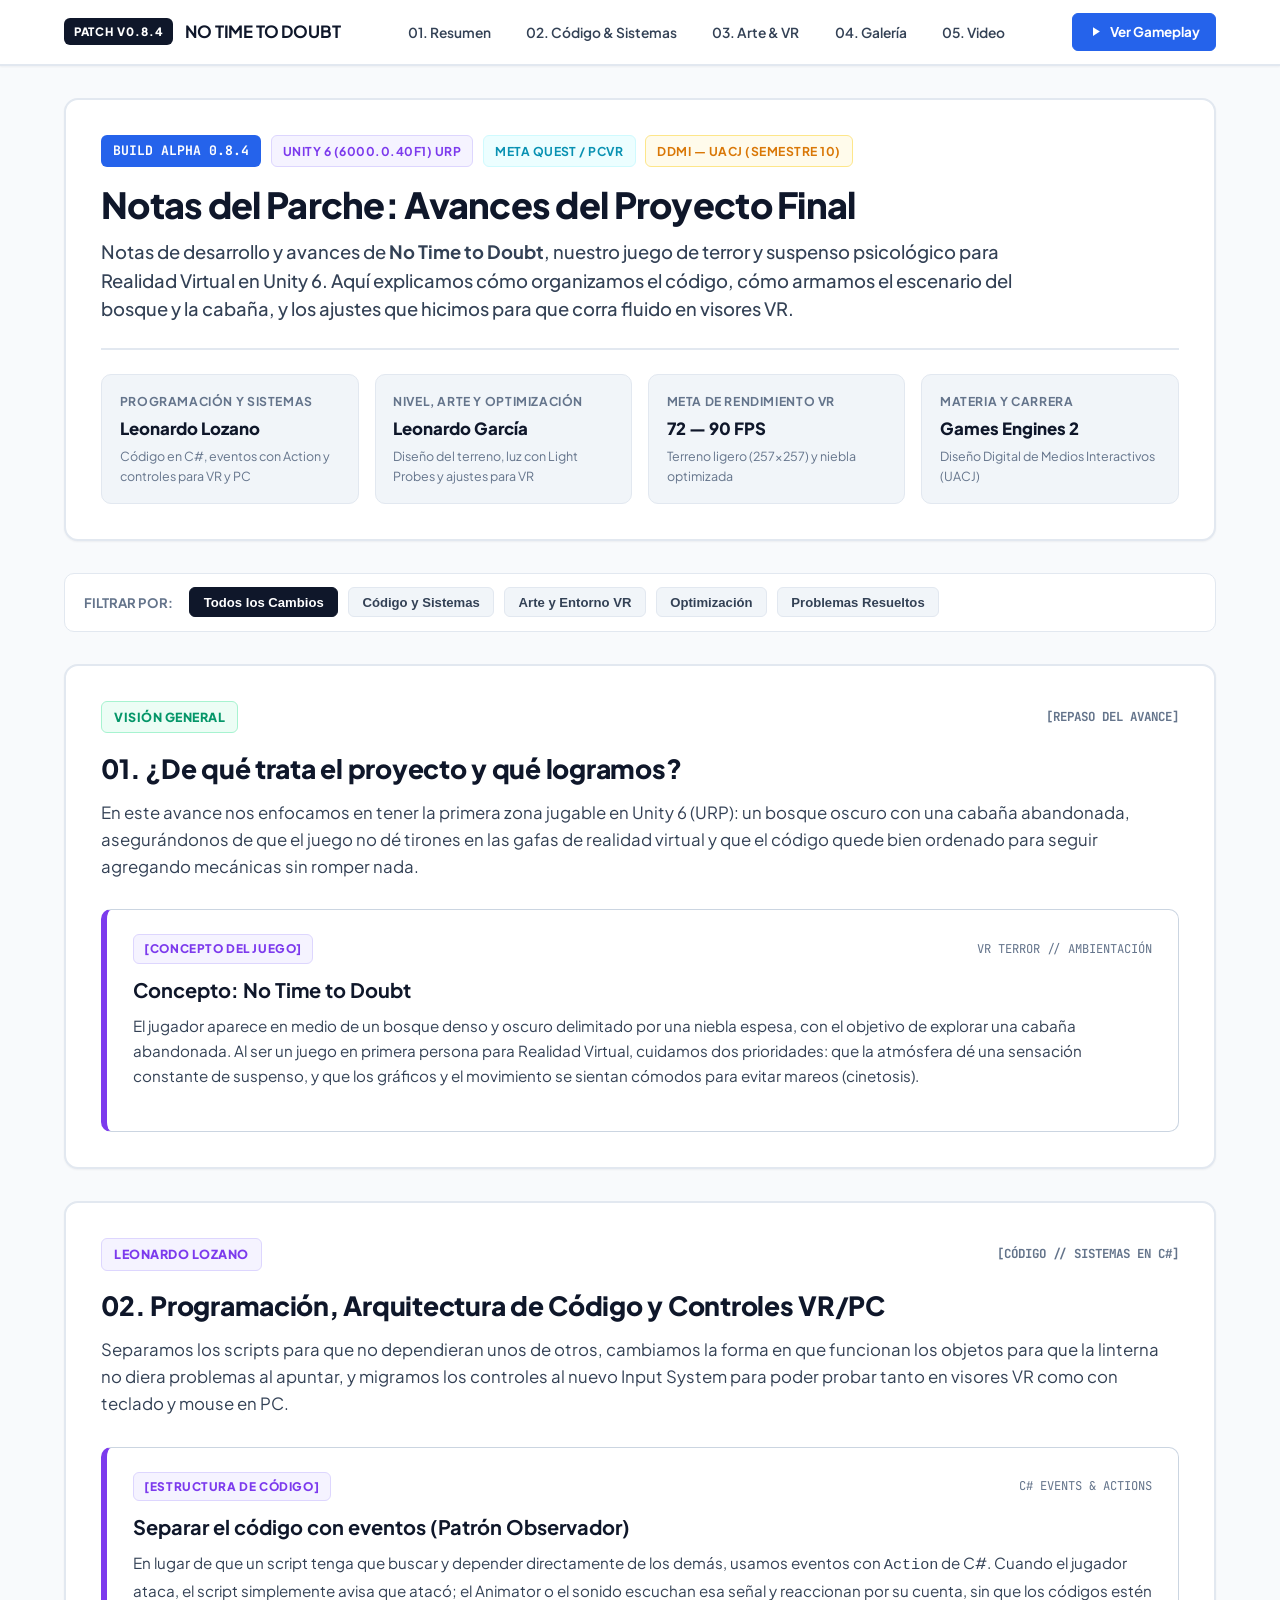
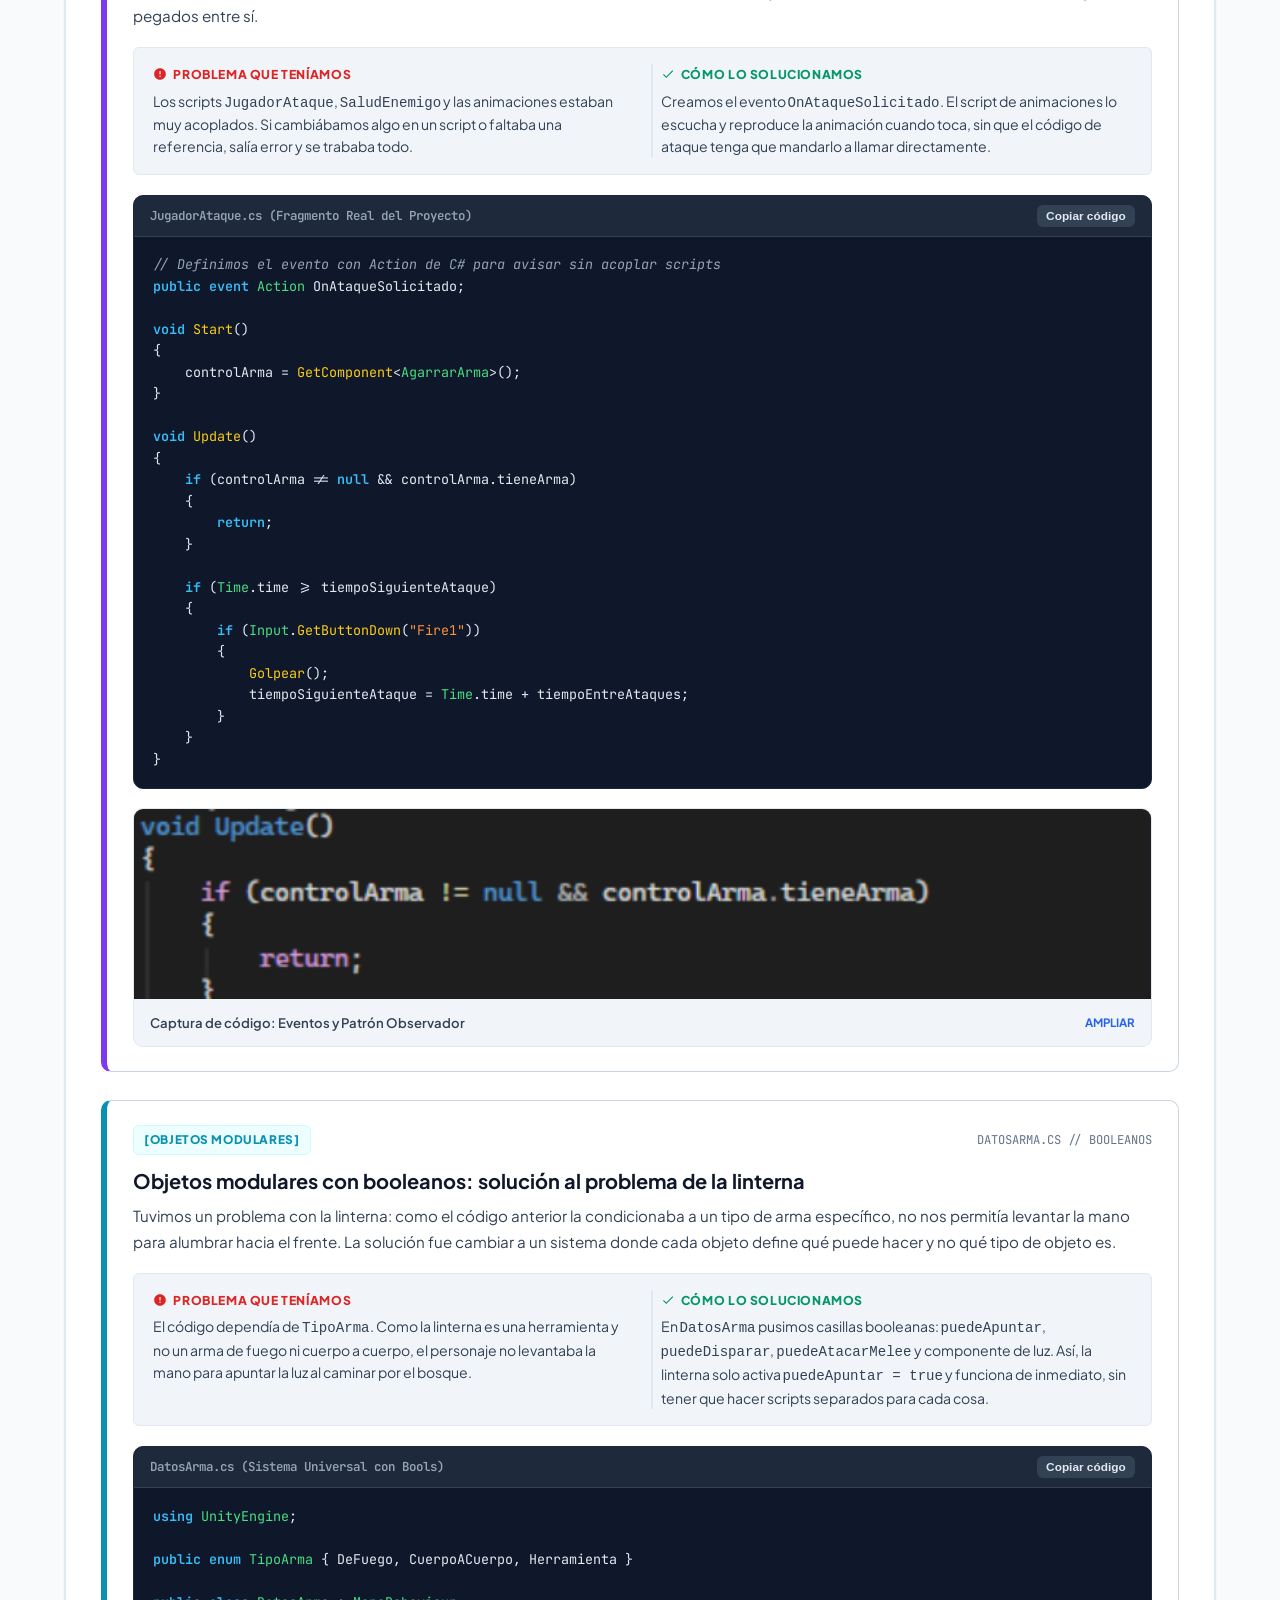
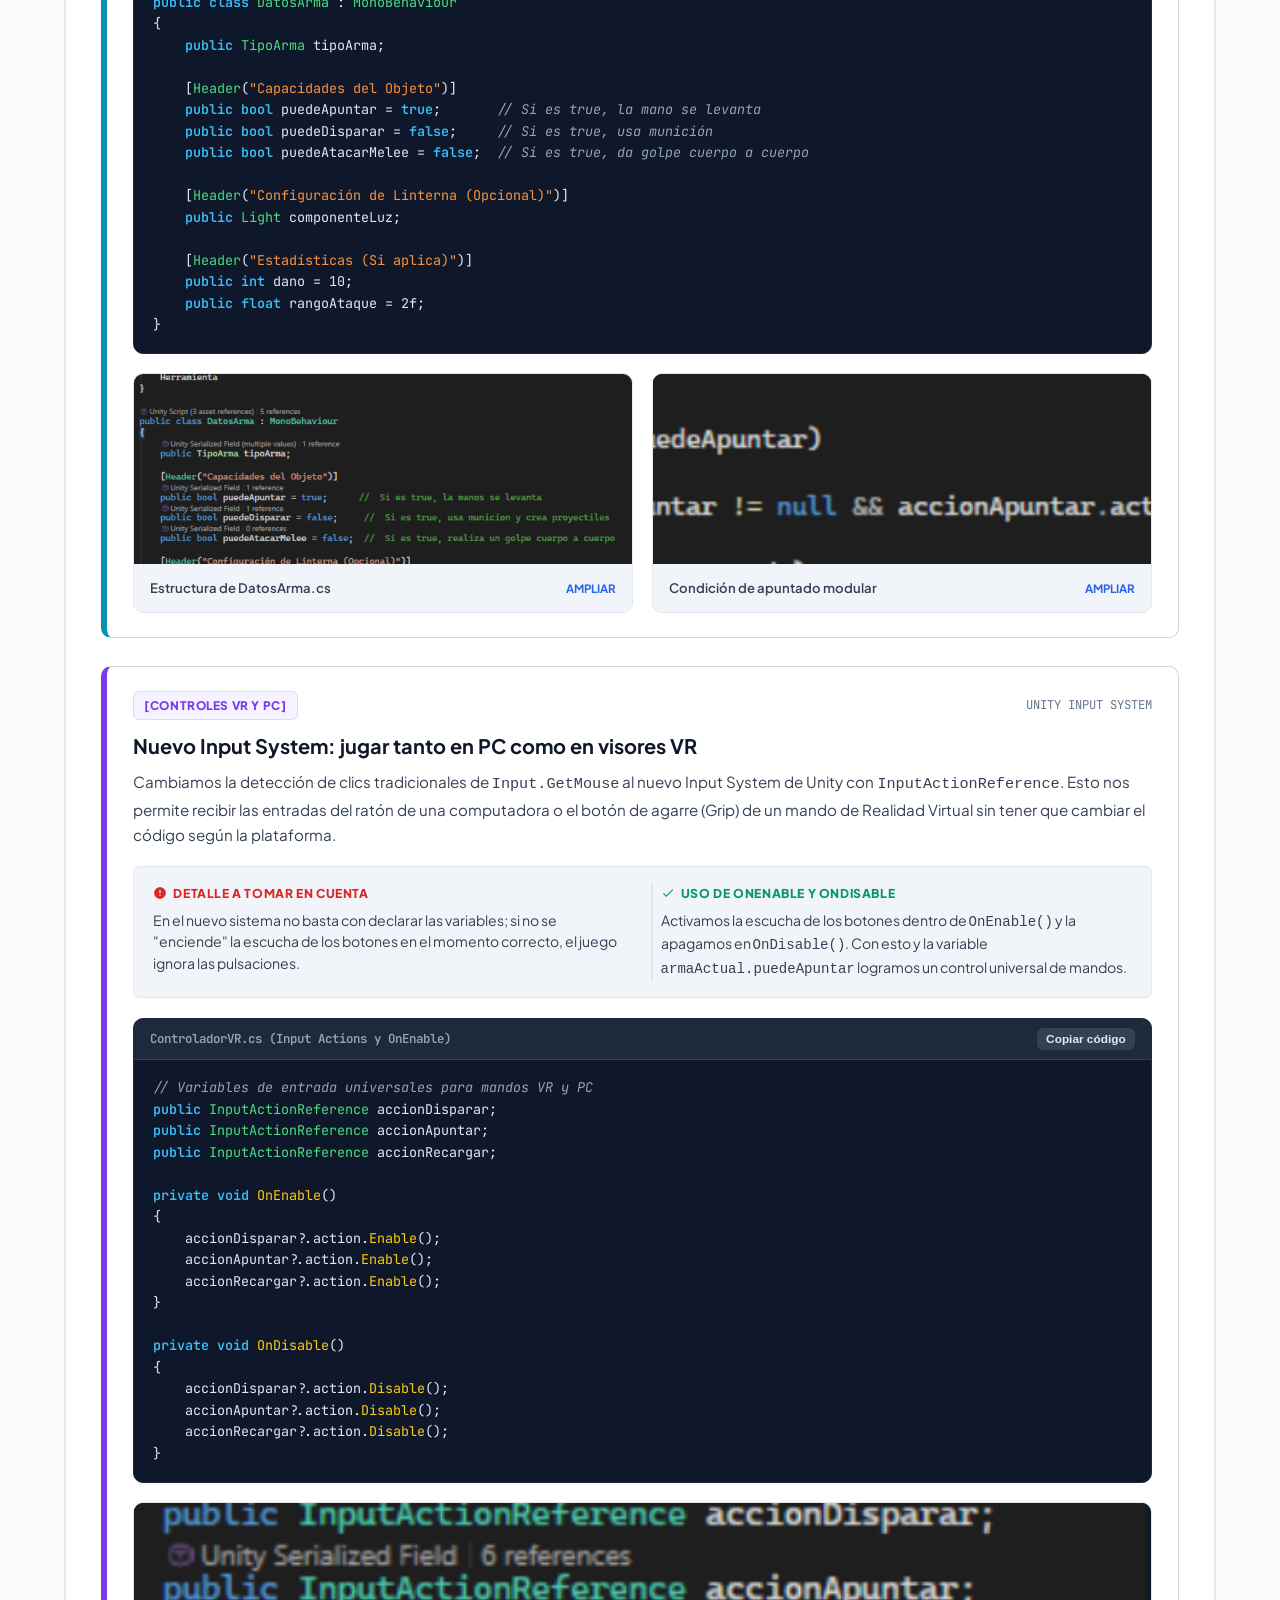
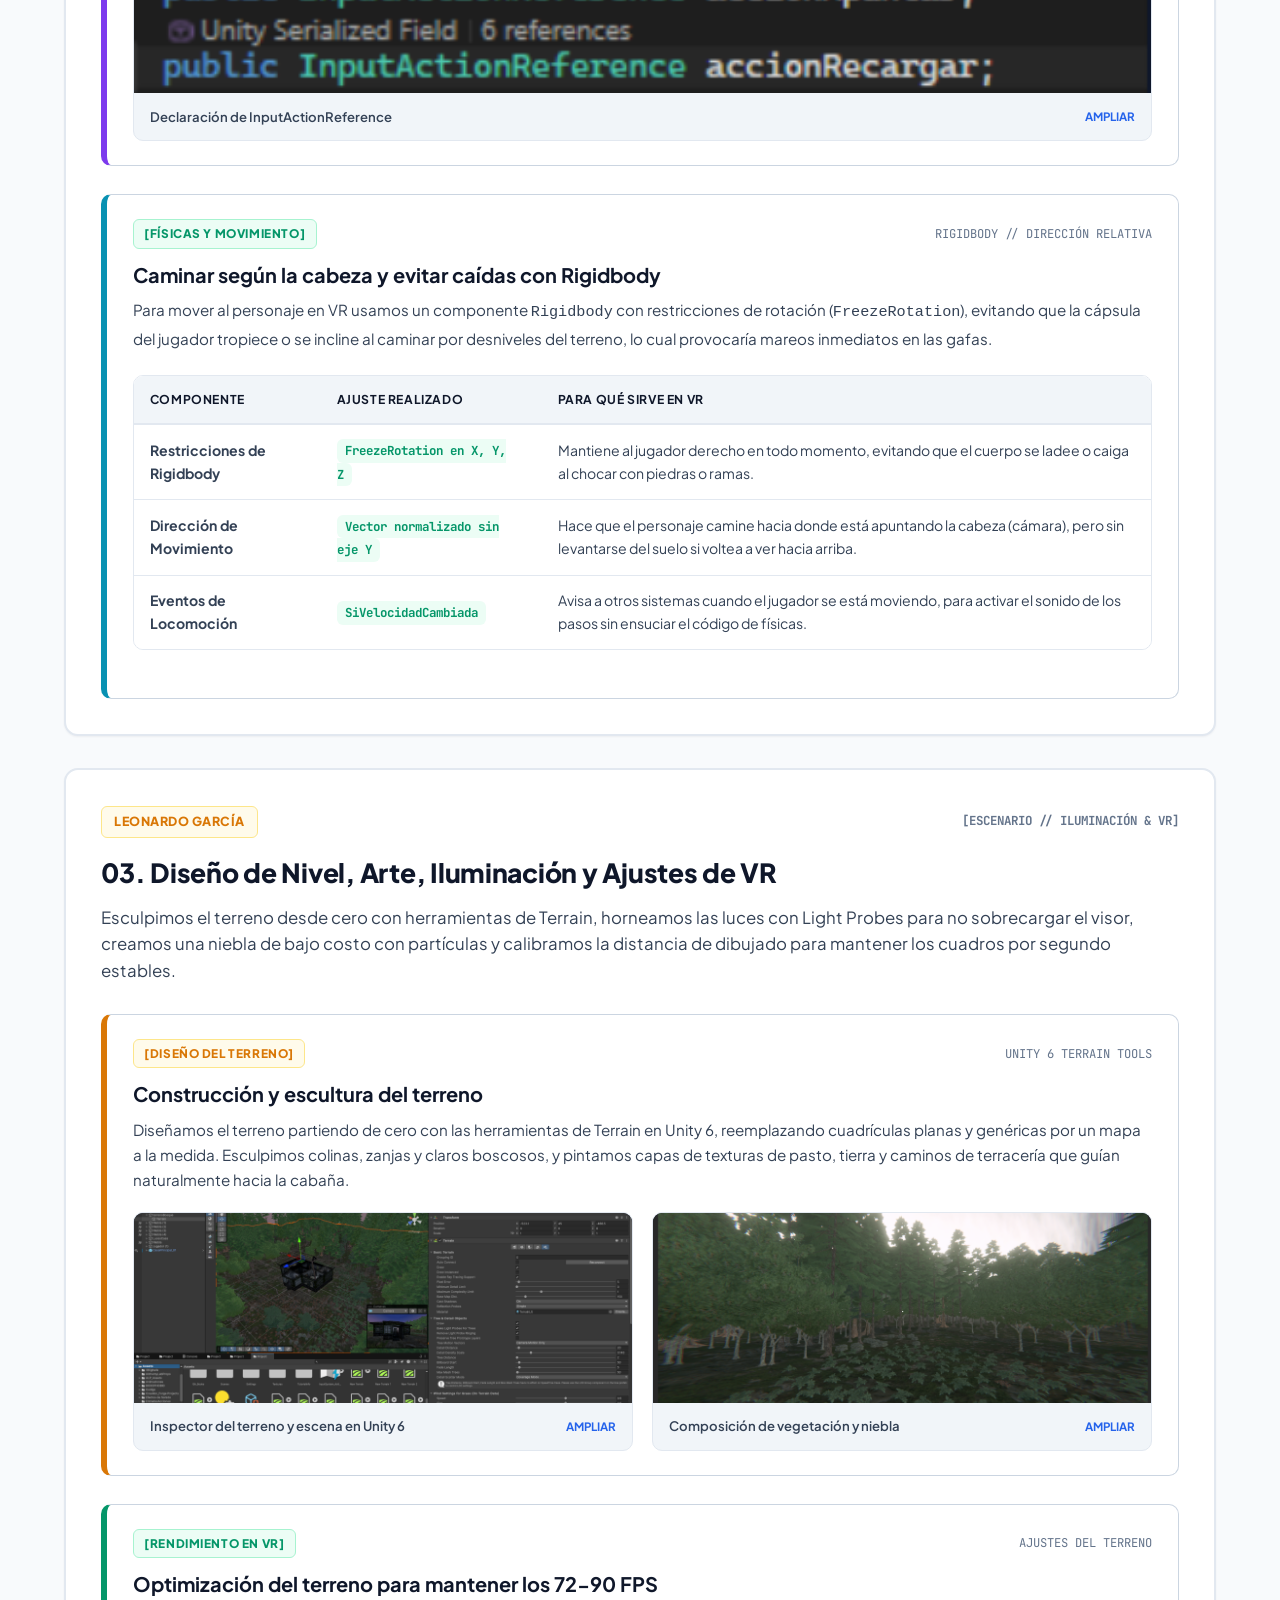
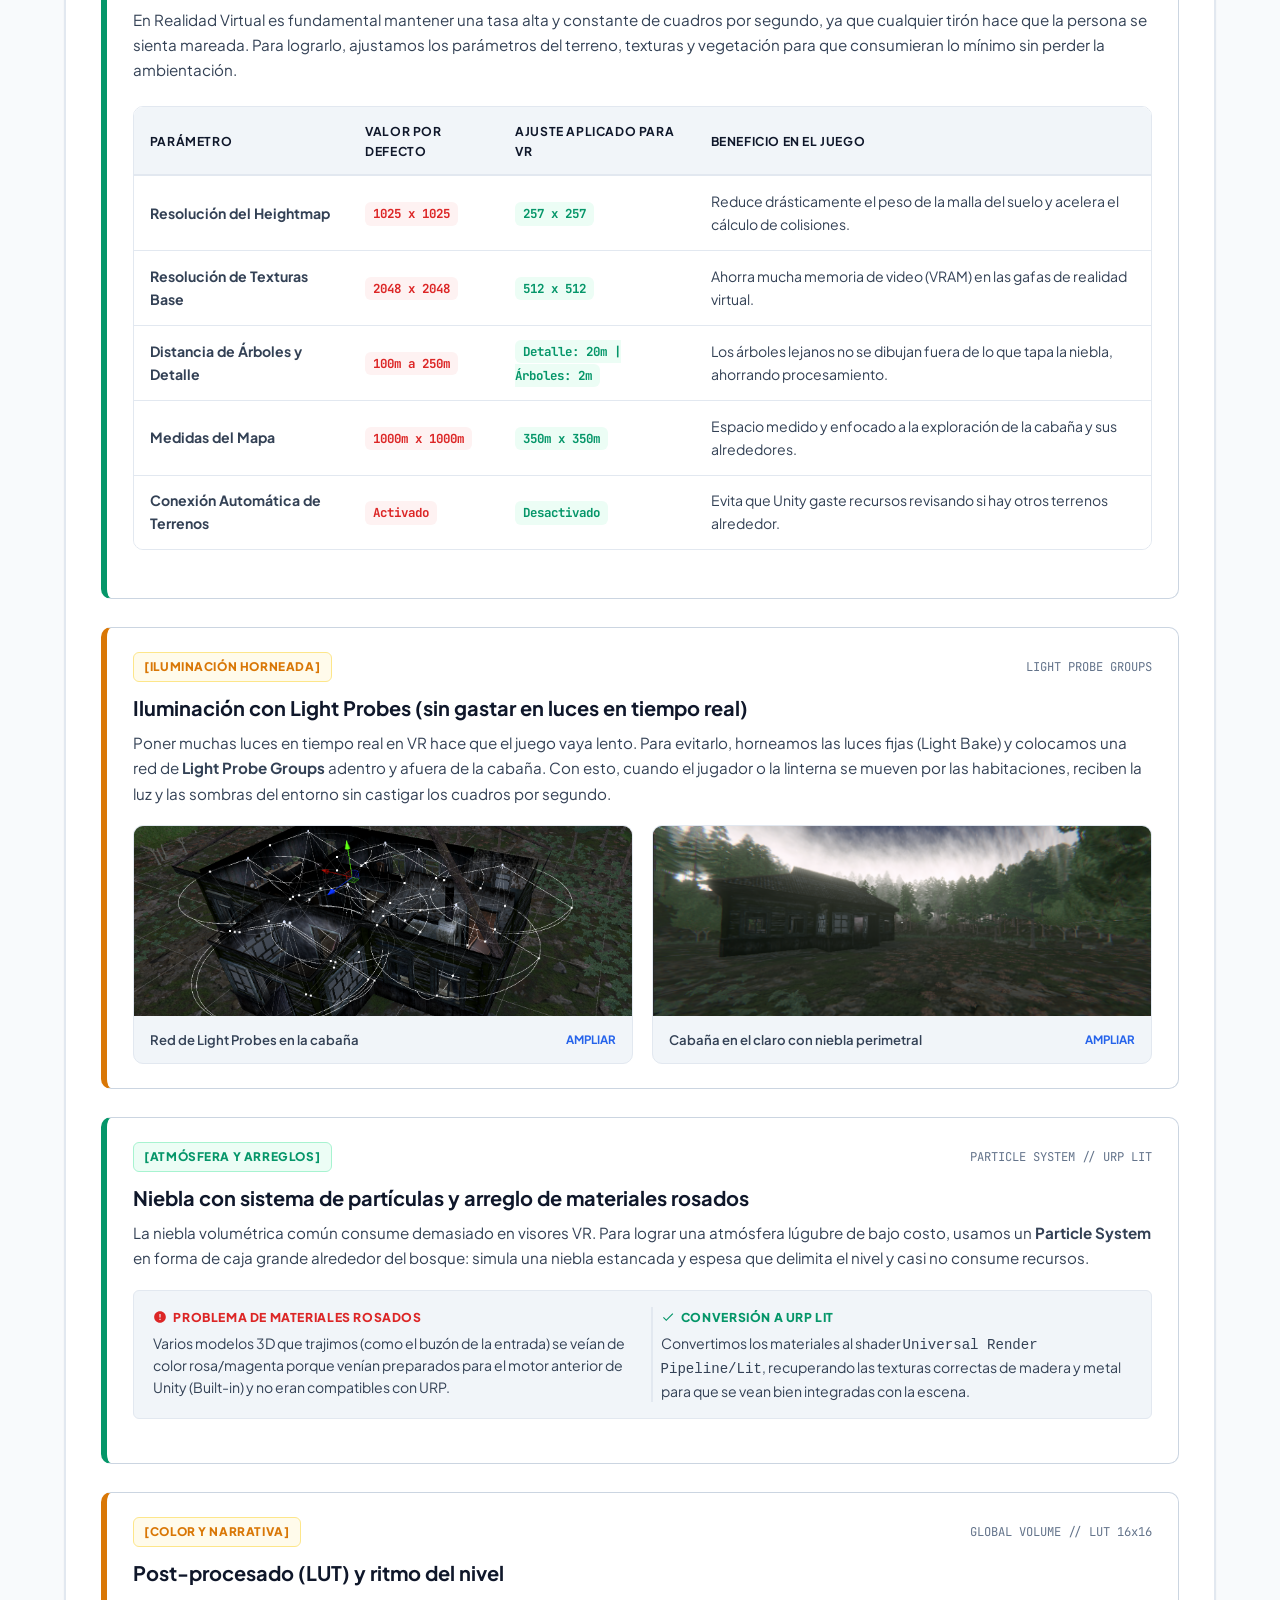
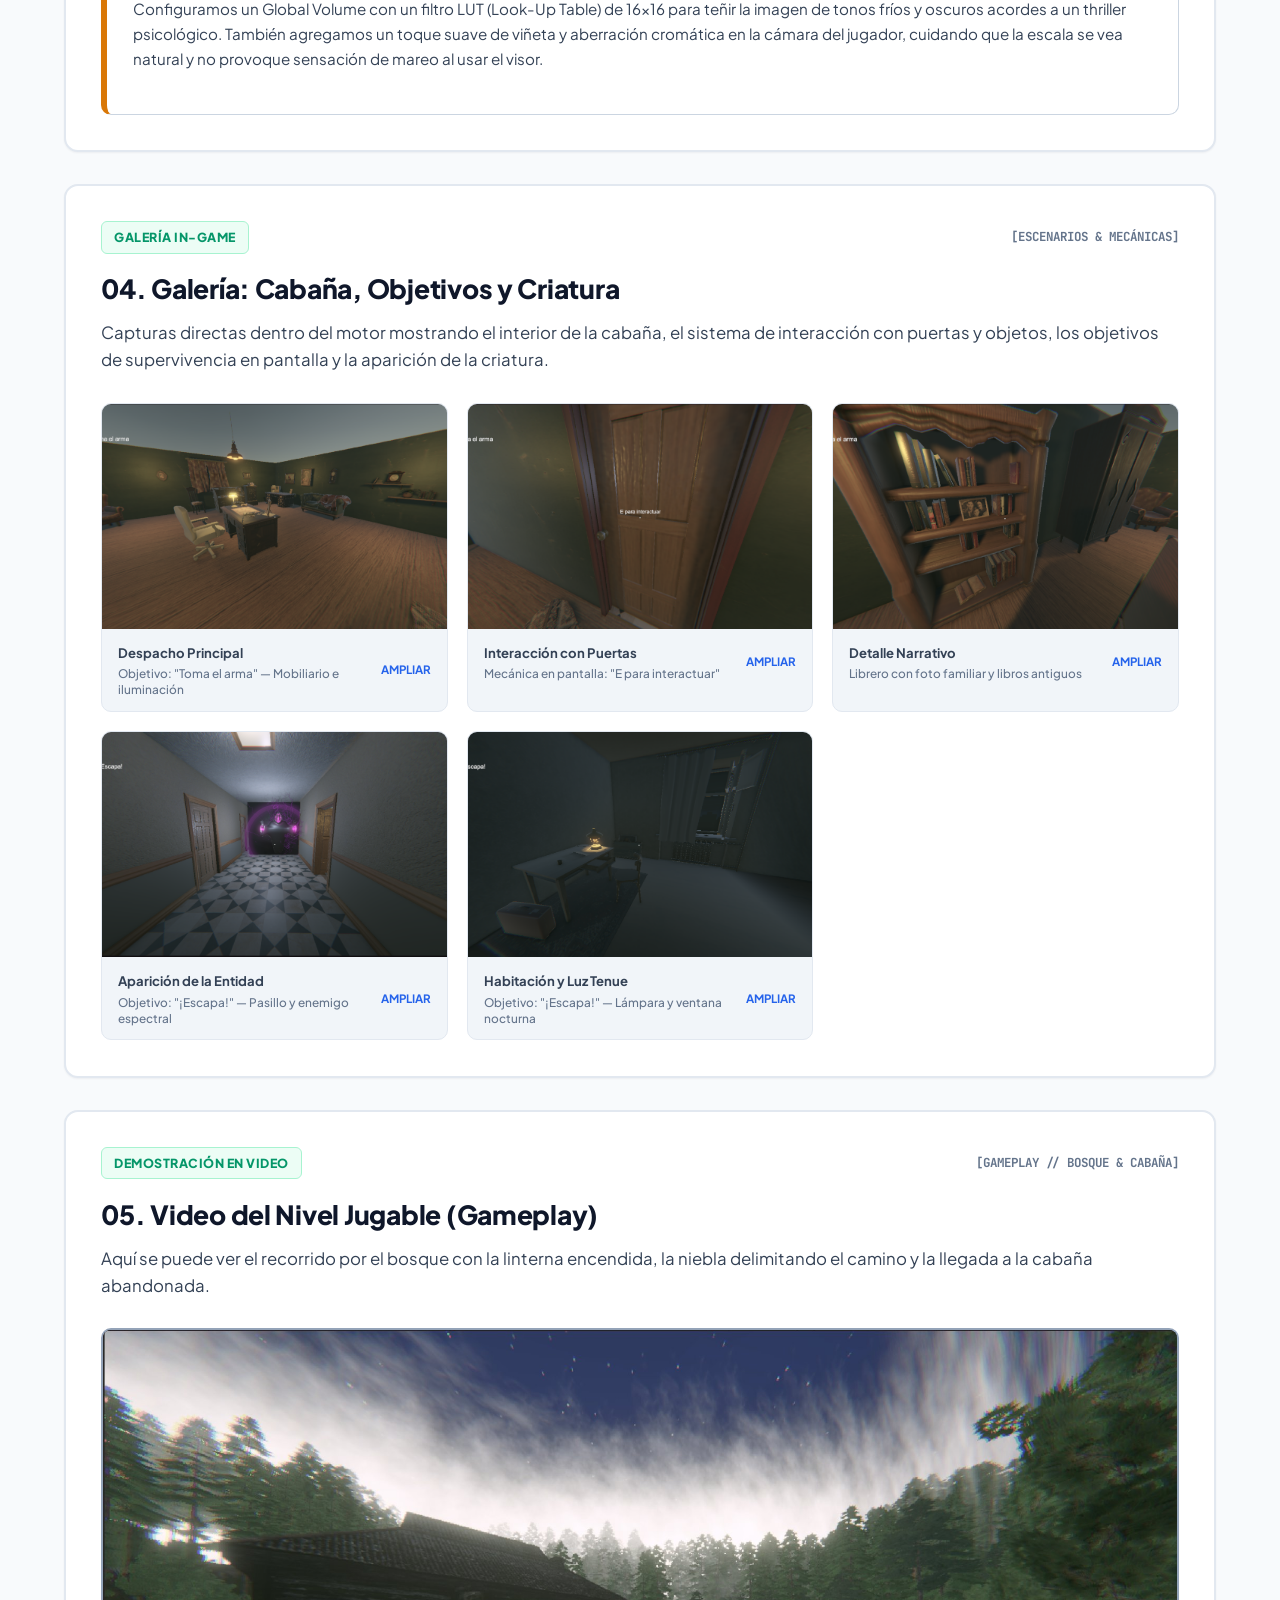
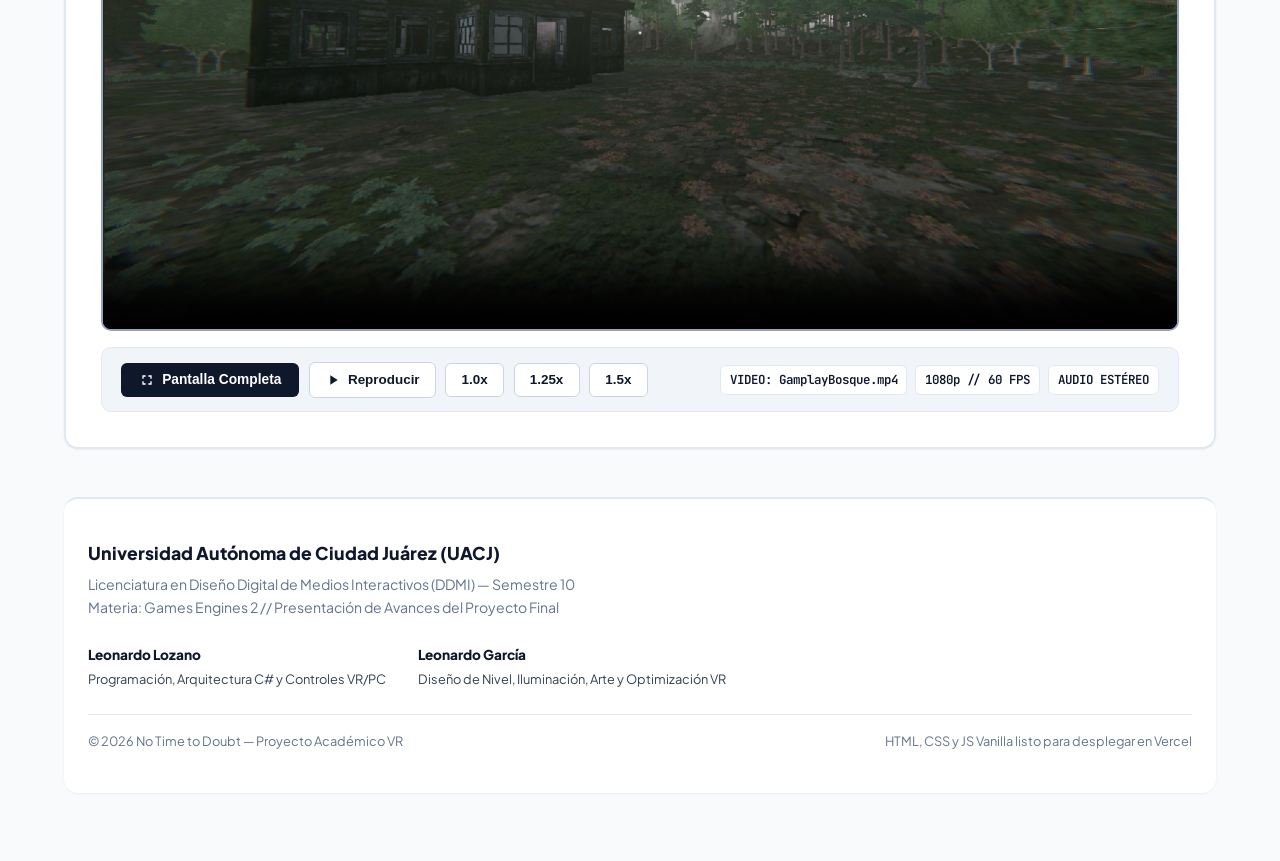
==== commit f4b146b0: "Agregar galeria in-game con capturas de la cabana y mecanicas" ====
--- a/index.html
+++ b/index.html
@@ -33,7 +33,8 @@
           <li><a href="#resumen" class="nav-link">01. Resumen</a></li>
           <li><a href="#leo-lozano" class="nav-link">02. Código &amp; Sistemas</a></li>
           <li><a href="#leo-garcia" class="nav-link">03. Arte &amp; VR</a></li>
-          <li><a href="#gameplay-video-section" class="nav-link">04. Video</a></li>
+          <li><a href="#galeria-nivel" class="nav-link">04. Galería</a></li>
+          <li><a href="#gameplay-video-section" class="nav-link">05. Video</a></li>
         </ul>
       </nav>
 
@@ -570,13 +571,82 @@
       </div>
     </section>
 
-    <!-- 04. DEMOSTRACIÓN EN VIDEO (GAMEPLAY EN PANTALLA COMPLETA) -->
+    <!-- 04. GALERÍA DE CAPTURAS DEL JUEGO -->
+    <section id="galeria-nivel" class="patch-section">
+      <div class="section-badge-row">
+        <span class="section-author-badge author-collab">Galería In-Game</span>
+        <span class="section-discipline-tag">[ESCENARIOS &amp; MECÁNICAS]</span>
+      </div>
+      <h2 class="section-title">04. Galería: Cabaña, Objetivos y Criatura</h2>
+      <p class="section-lead">
+        Capturas directas dentro del motor mostrando el interior de la cabaña, el sistema de interacción con puertas y objetos, los objetivos de supervivencia en pantalla y la aparición de la criatura.
+      </p>
+
+      <div class="evidence-grid">
+        <div class="evidence-card" data-category="art systems">
+          <img src="assets/galeria/01_oficina_arma.png" alt="Despacho principal de la cabaña con objetivo Toma el arma" class="evidence-img evidence-img-large">
+          <div class="evidence-caption">
+            <div>
+              <strong>Despacho Principal</strong>
+              <div class="evidence-subtext">Objetivo: "Toma el arma" — Mobiliario e iluminación</div>
+            </div>
+            <span class="evidence-zoom-hint">Ampliar</span>
+          </div>
+        </div>
+
+        <div class="evidence-card" data-category="systems">
+          <img src="assets/galeria/02_puerta_interactuar.png" alt="Puerta de madera con mensaje E para interactuar" class="evidence-img evidence-img-large">
+          <div class="evidence-caption">
+            <div>
+              <strong>Interacción con Puertas</strong>
+              <div class="evidence-subtext">Mecánica en pantalla: "E para interactuar"</div>
+            </div>
+            <span class="evidence-zoom-hint">Ampliar</span>
+          </div>
+        </div>
+
+        <div class="evidence-card" data-category="art">
+          <img src="assets/galeria/03_estanteria_libros.png" alt="Estantería de libros y retrato familiar" class="evidence-img evidence-img-large">
+          <div class="evidence-caption">
+            <div>
+              <strong>Detalle Narrativo</strong>
+              <div class="evidence-subtext">Librero con foto familiar y libros antiguos</div>
+            </div>
+            <span class="evidence-zoom-hint">Ampliar</span>
+          </div>
+        </div>
+
+        <div class="evidence-card" data-category="art systems">
+          <img src="assets/galeria/04_pasillo_entidad.png" alt="Pasillo con piso ajedrezado y entidad con halo morado" class="evidence-img evidence-img-large">
+          <div class="evidence-caption">
+            <div>
+              <strong>Aparición de la Entidad</strong>
+              <div class="evidence-subtext">Objetivo: "¡Escapa!" — Pasillo y enemigo espectral</div>
+            </div>
+            <span class="evidence-zoom-hint">Ampliar</span>
+          </div>
+        </div>
+
+        <div class="evidence-card" data-category="art">
+          <img src="assets/galeria/05_cuarto_lampara.png" alt="Habitación oscura con lámpara de mesa" class="evidence-img evidence-img-large">
+          <div class="evidence-caption">
+            <div>
+              <strong>Habitación y Luz Tenue</strong>
+              <div class="evidence-subtext">Objetivo: "¡Escapa!" — Lámpara y ventana nocturna</div>
+            </div>
+            <span class="evidence-zoom-hint">Ampliar</span>
+          </div>
+        </div>
+      </div>
+    </section>
+
+    <!-- 05. DEMOSTRACIÓN EN VIDEO (GAMEPLAY EN PANTALLA COMPLETA) -->
     <section id="gameplay-video-section" class="video-section">
       <div class="section-badge-row">
         <span class="section-author-badge author-collab">Demostración en Video</span>
         <span class="section-discipline-tag">[GAMEPLAY // BOSQUE &amp; CABAÑA]</span>
       </div>
-      <h2 class="section-title">04. Video del Nivel Jugable (Gameplay)</h2>
+      <h2 class="section-title">05. Video del Nivel Jugable (Gameplay)</h2>
       <p class="section-lead">
         Aquí se puede ver el recorrido por el bosque con la linterna encendida, la niebla delimitando el camino y la llegada a la cabaña abandonada.
       </p>
--- a/style.css
+++ b/style.css
@@ -713,6 +713,10 @@
   background-color: #0f172a;
 }
 
+.evidence-img-large {
+  height: 225px;
+}
+
 .evidence-caption {
   padding: 0.8rem 1rem;
   font-size: 0.82rem;
@@ -721,6 +725,14 @@
   display: flex;
   align-items: center;
   justify-content: space-between;
+}
+
+.evidence-subtext {
+  font-size: 0.74rem;
+  color: var(--text-muted);
+  font-weight: 500;
+  margin-top: 3px;
+  line-height: 1.35;
 }
 
 .evidence-zoom-hint {
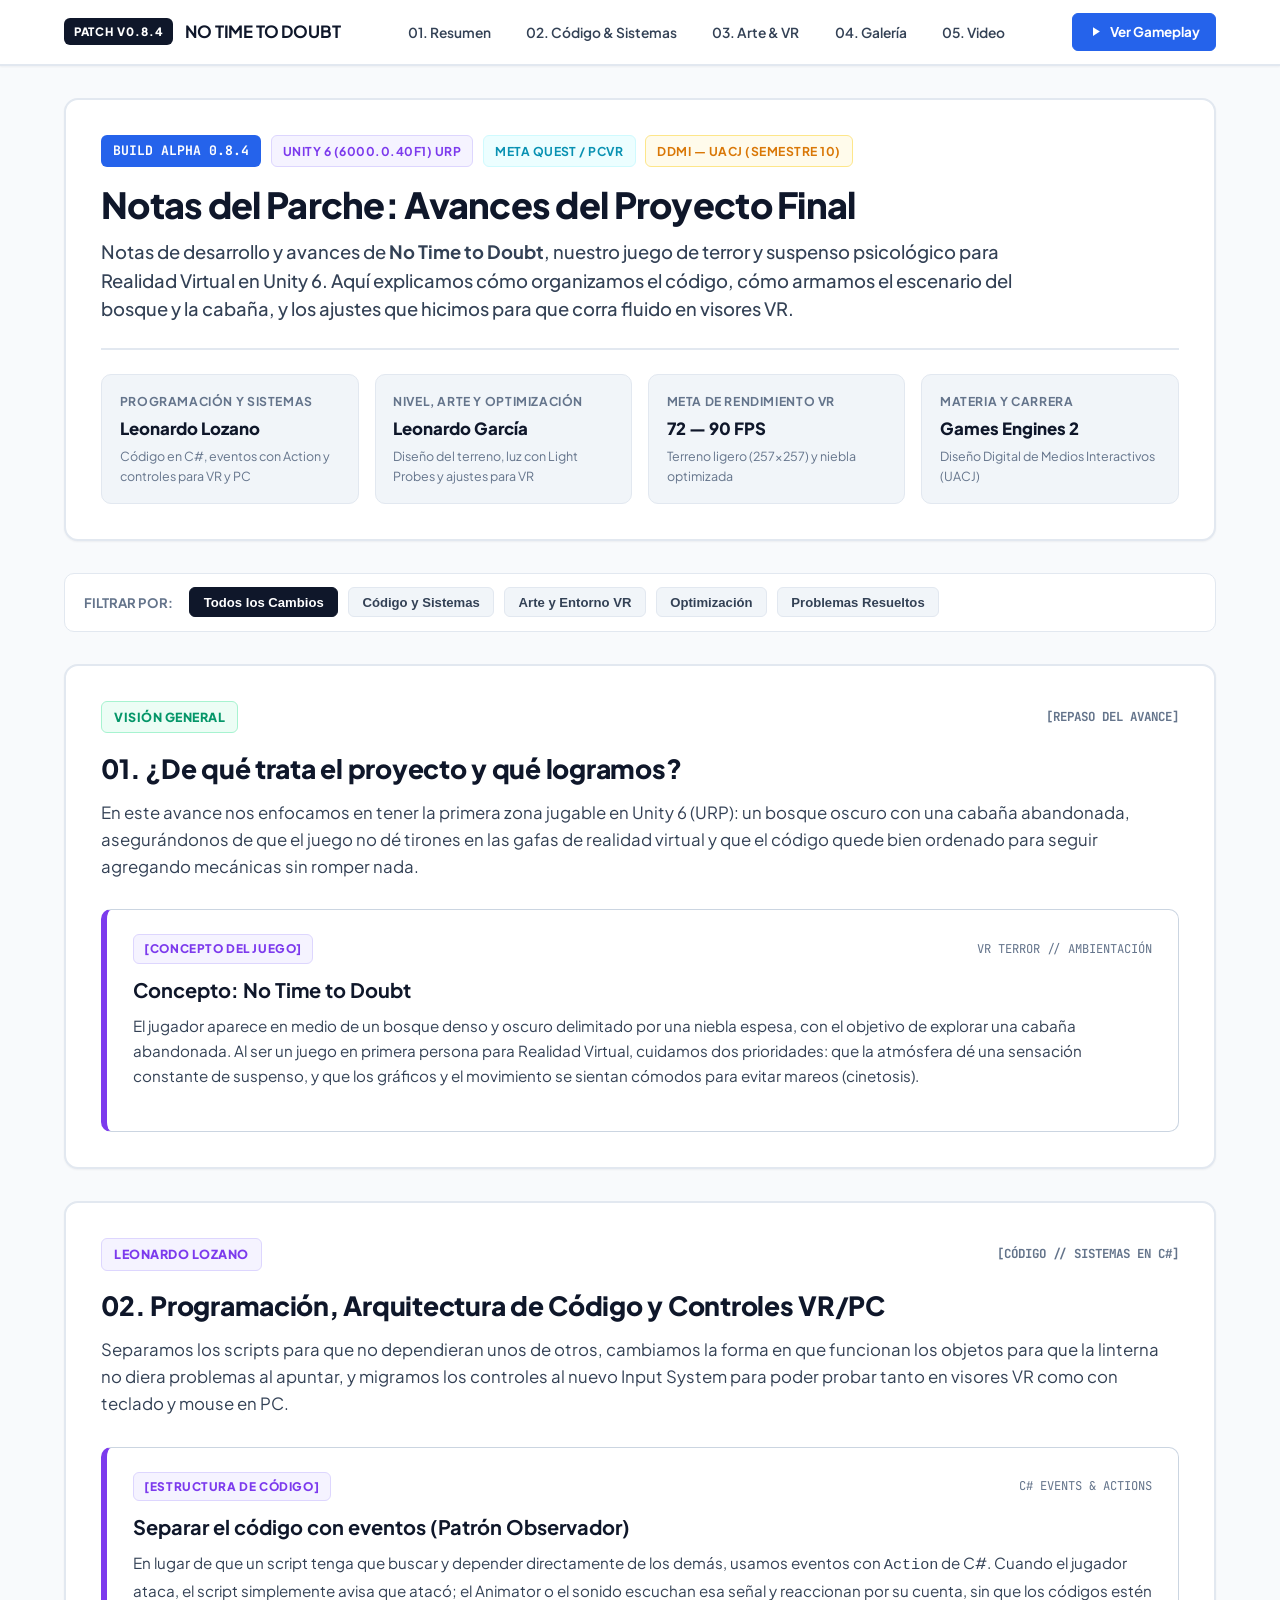
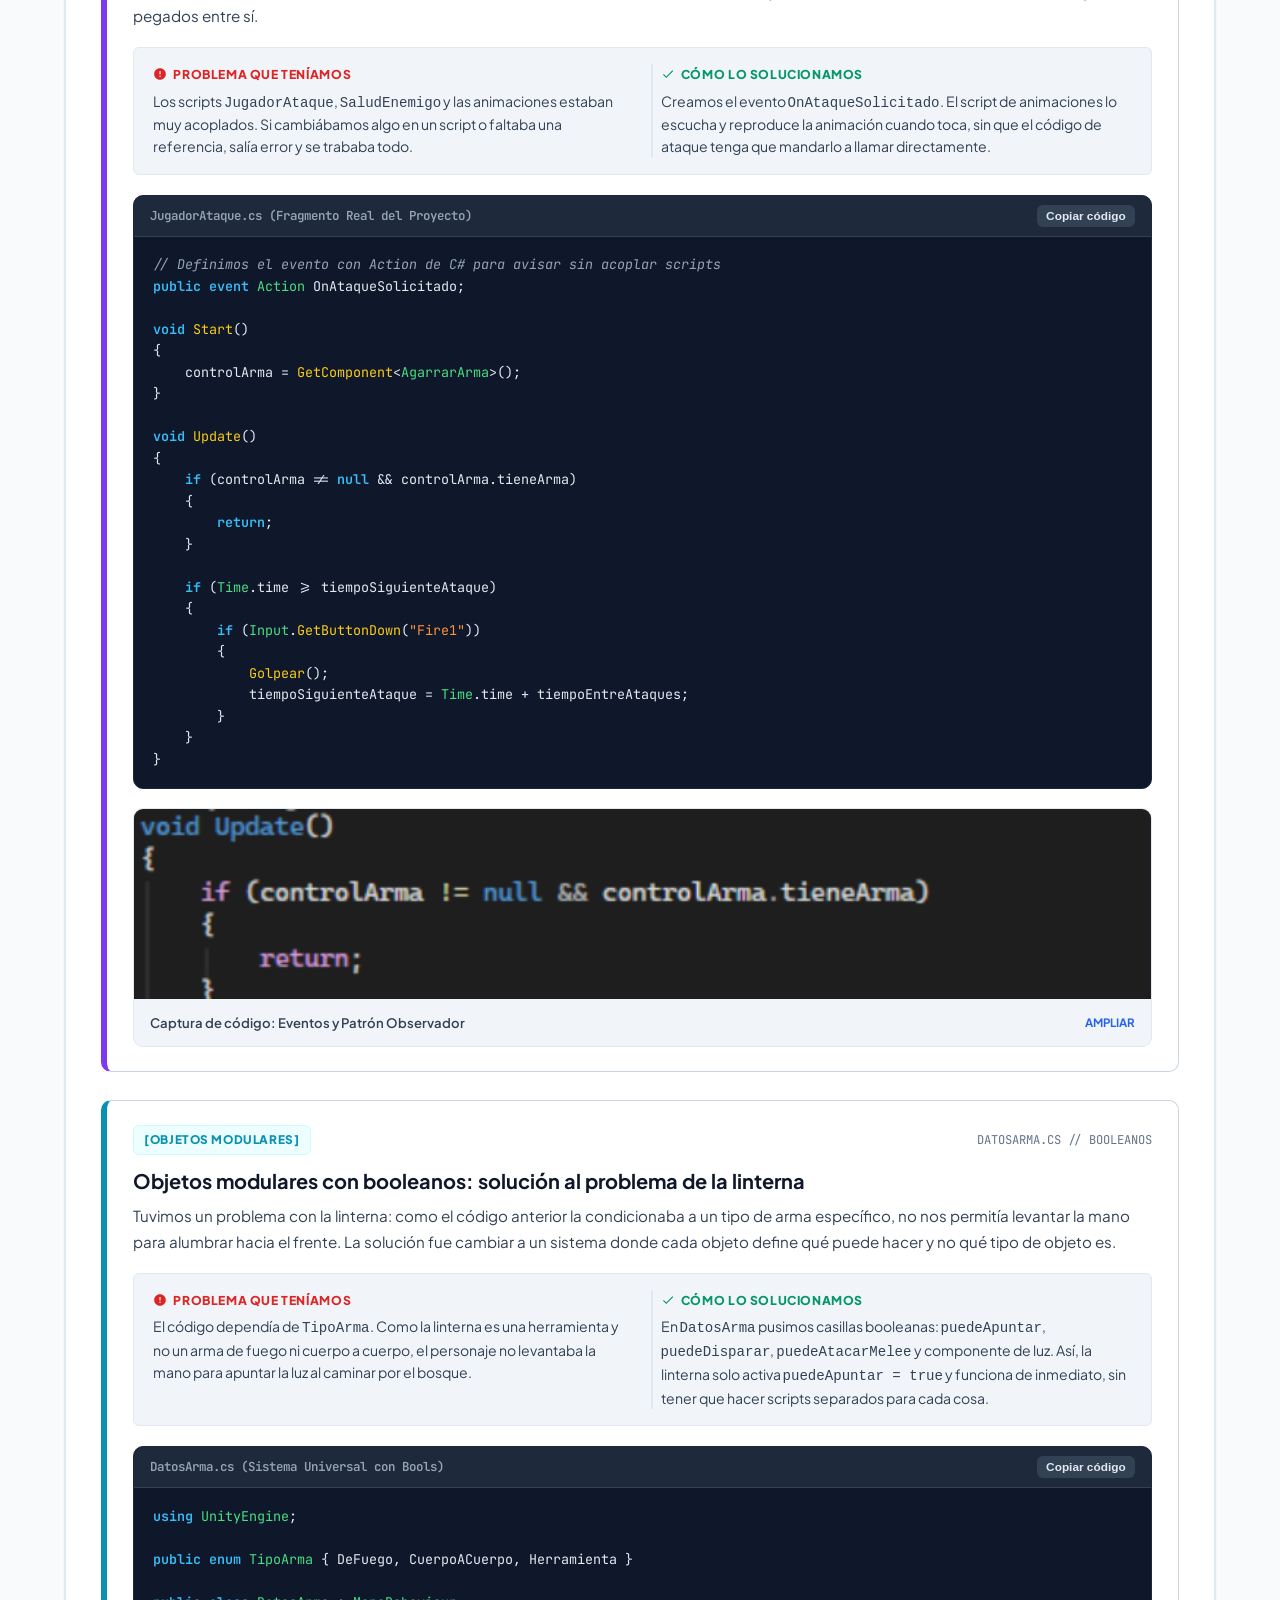
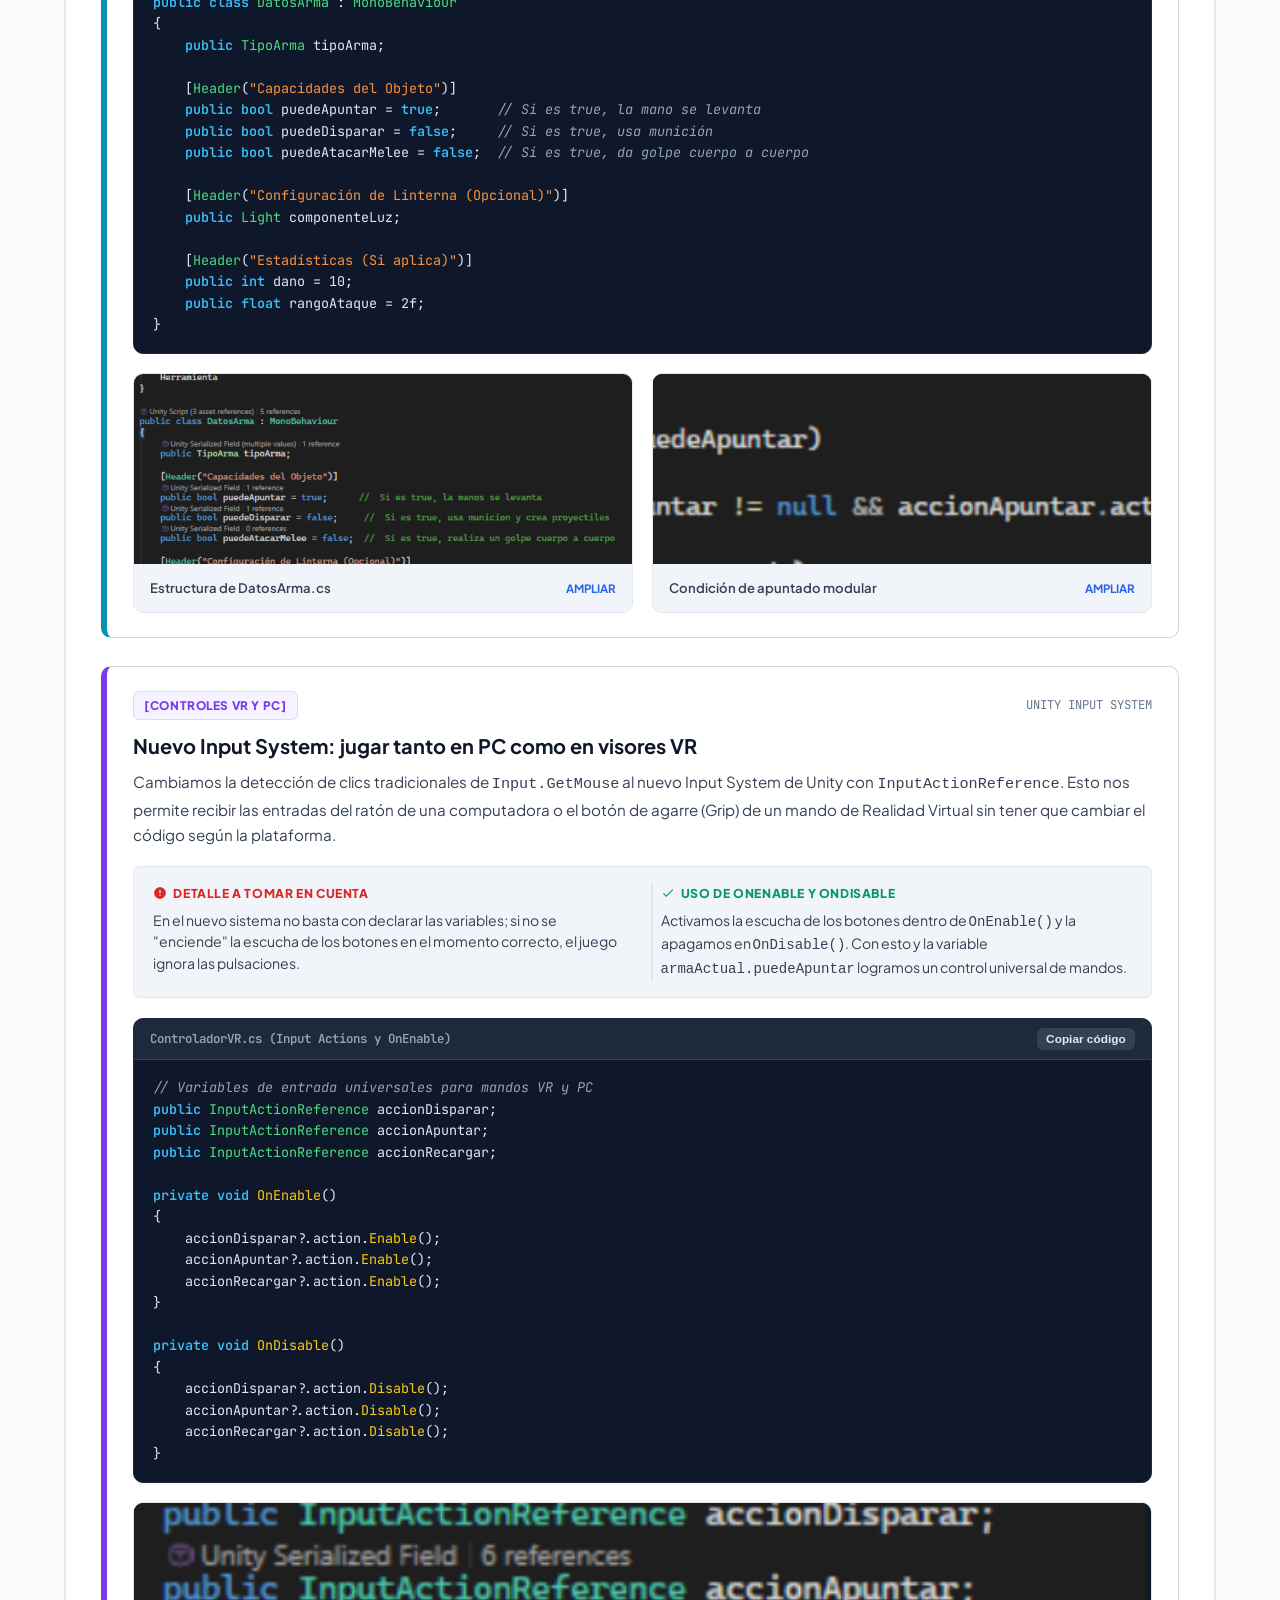
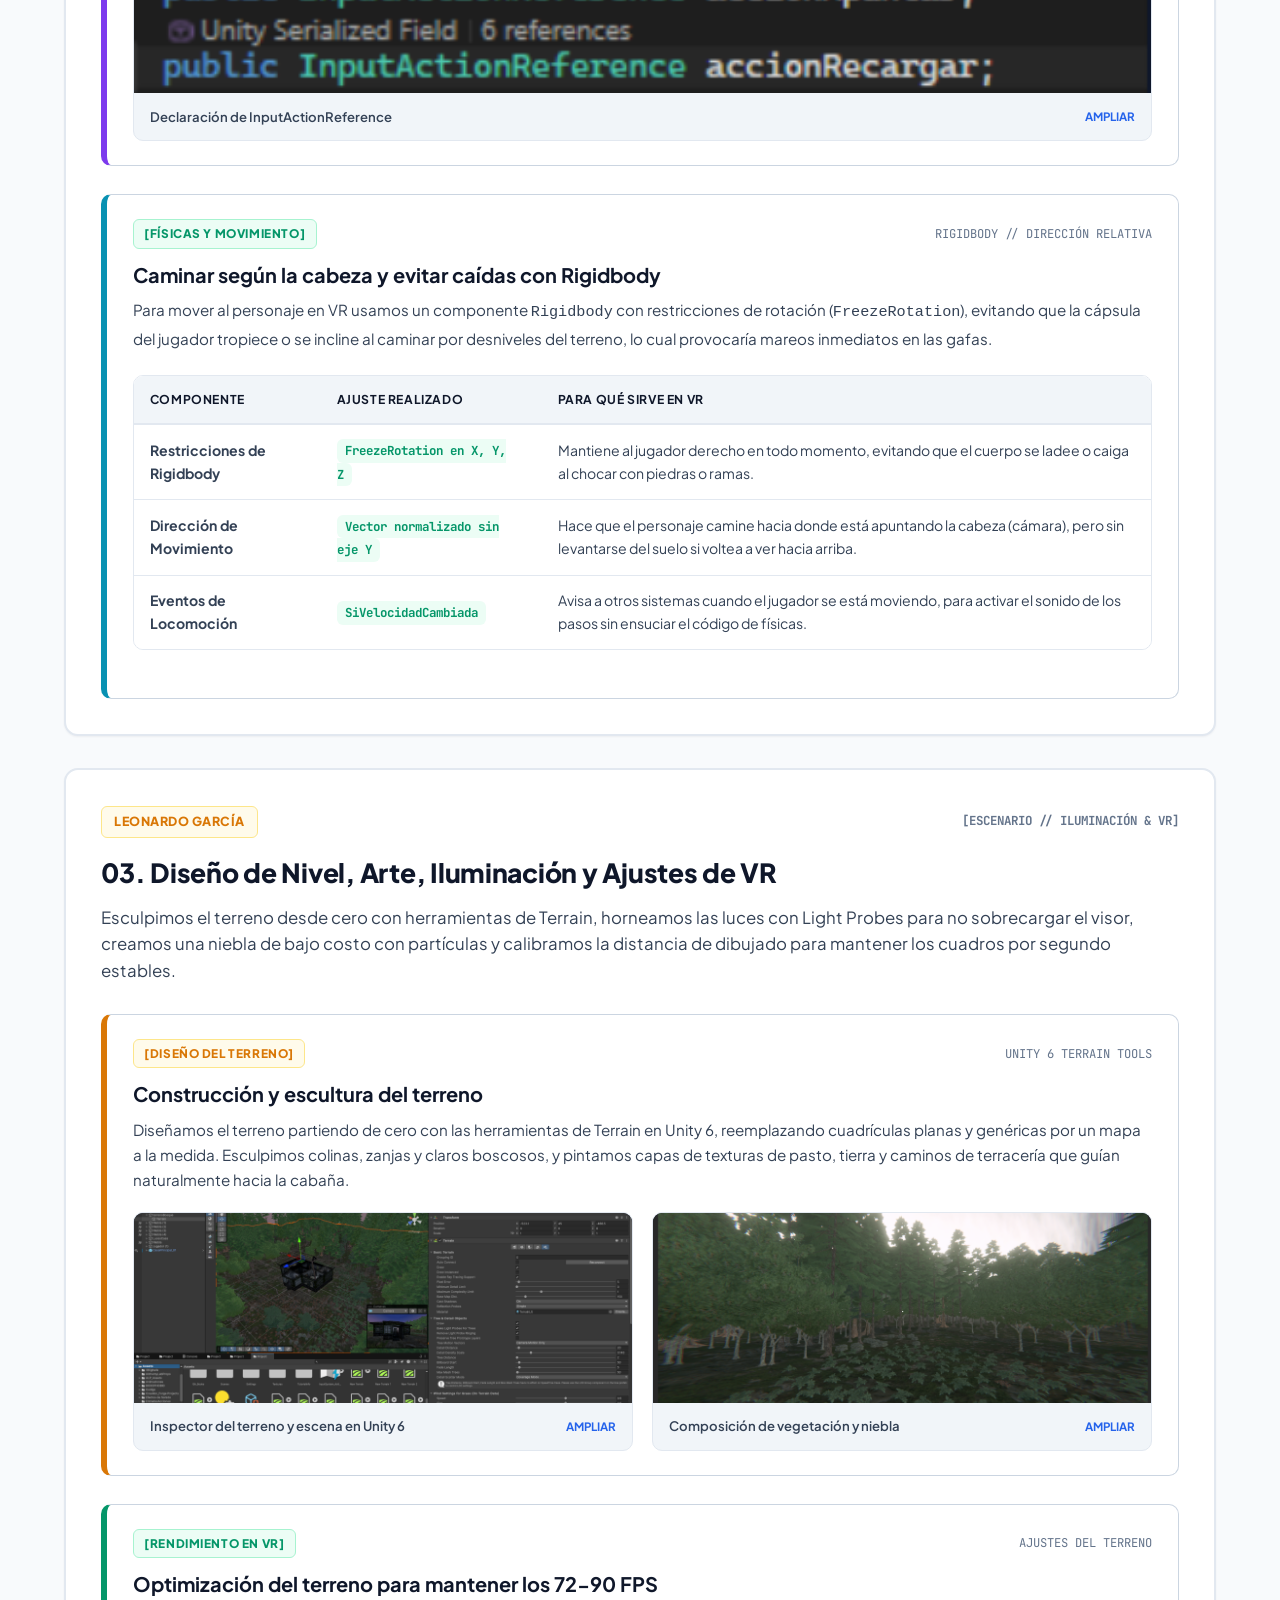
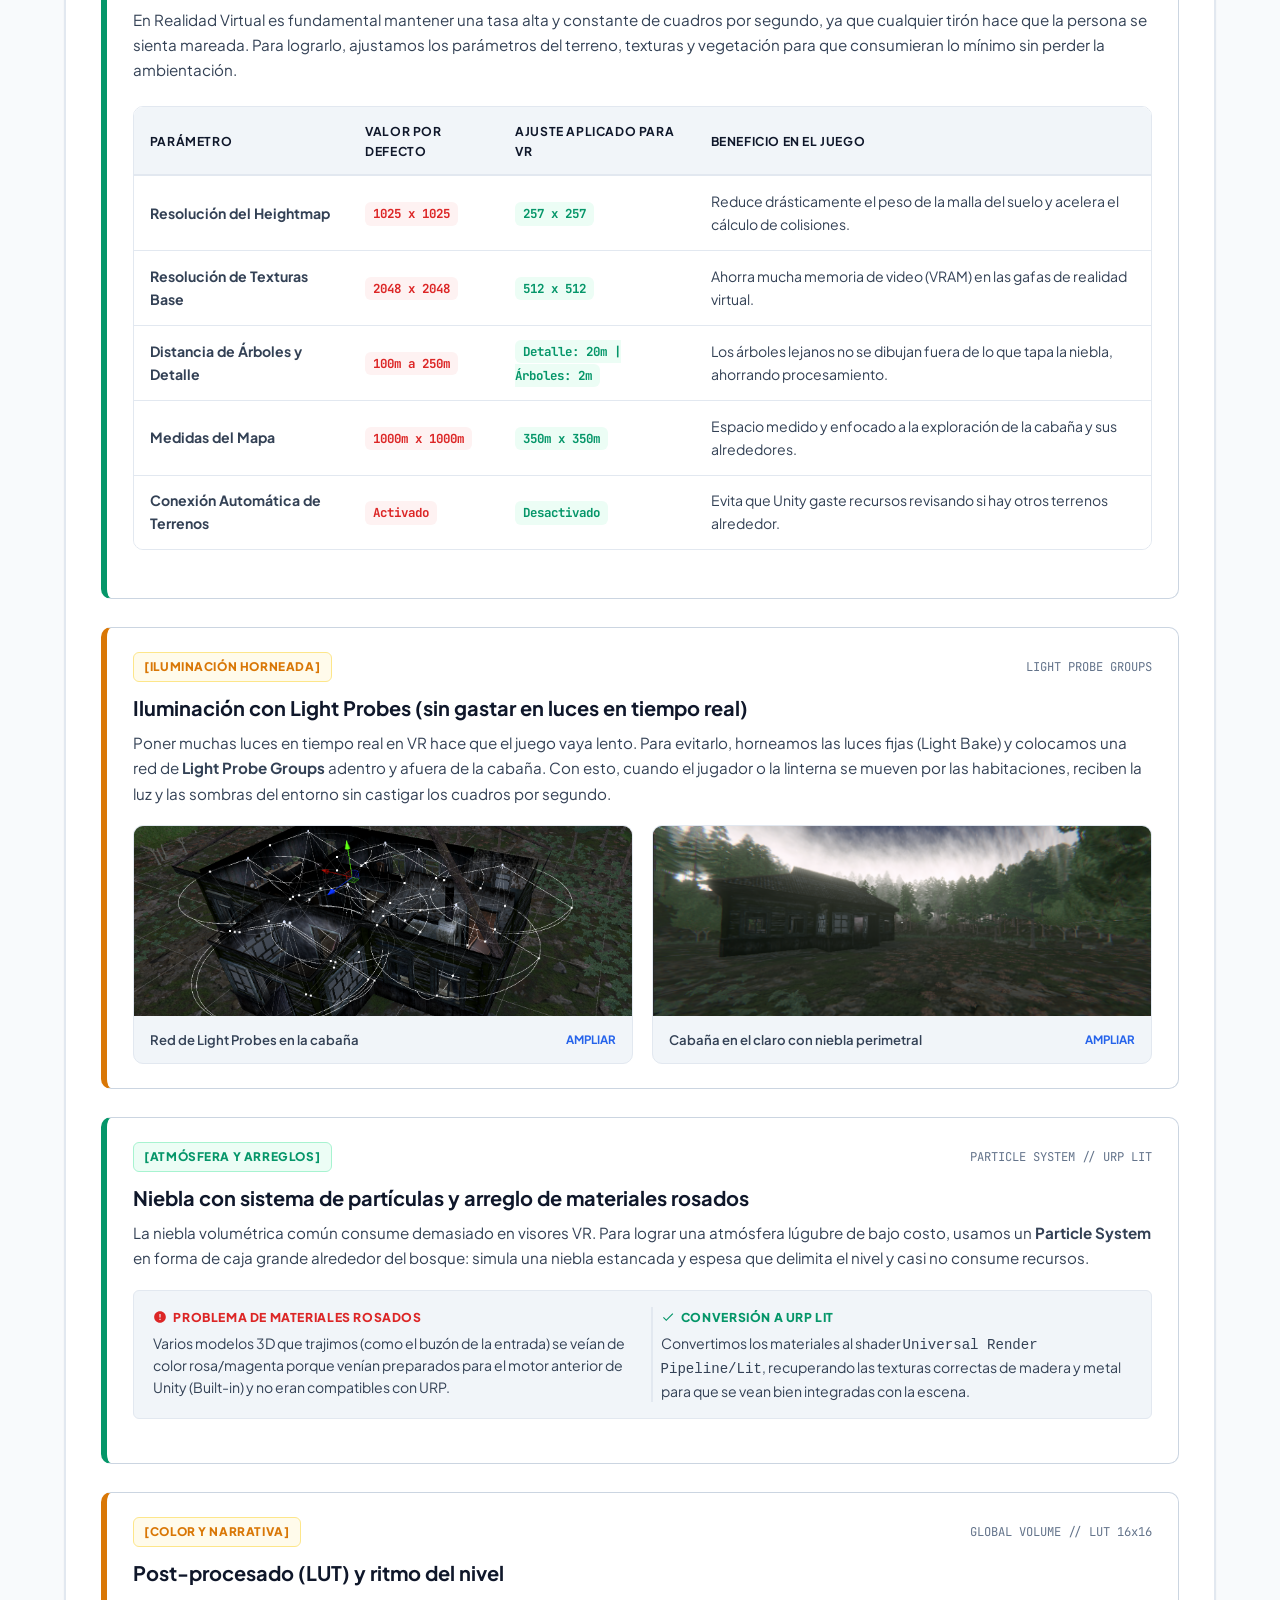
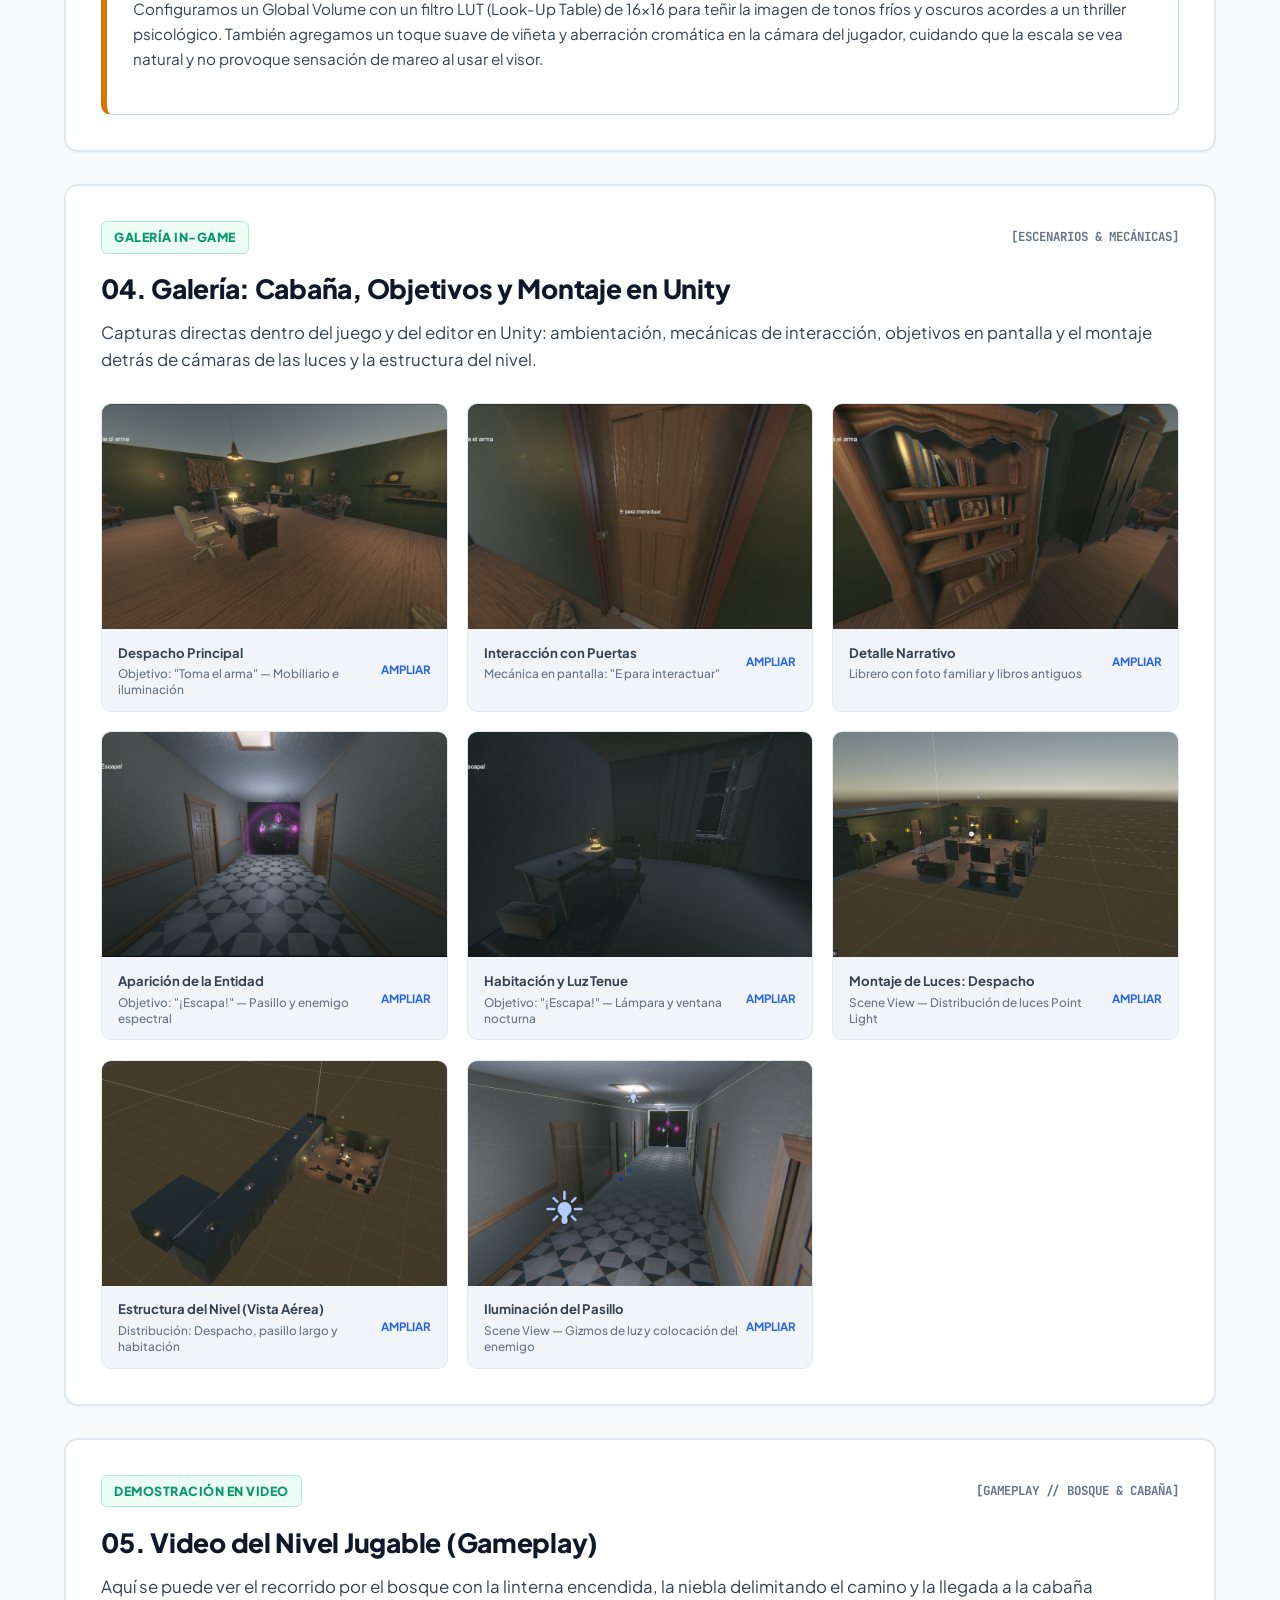
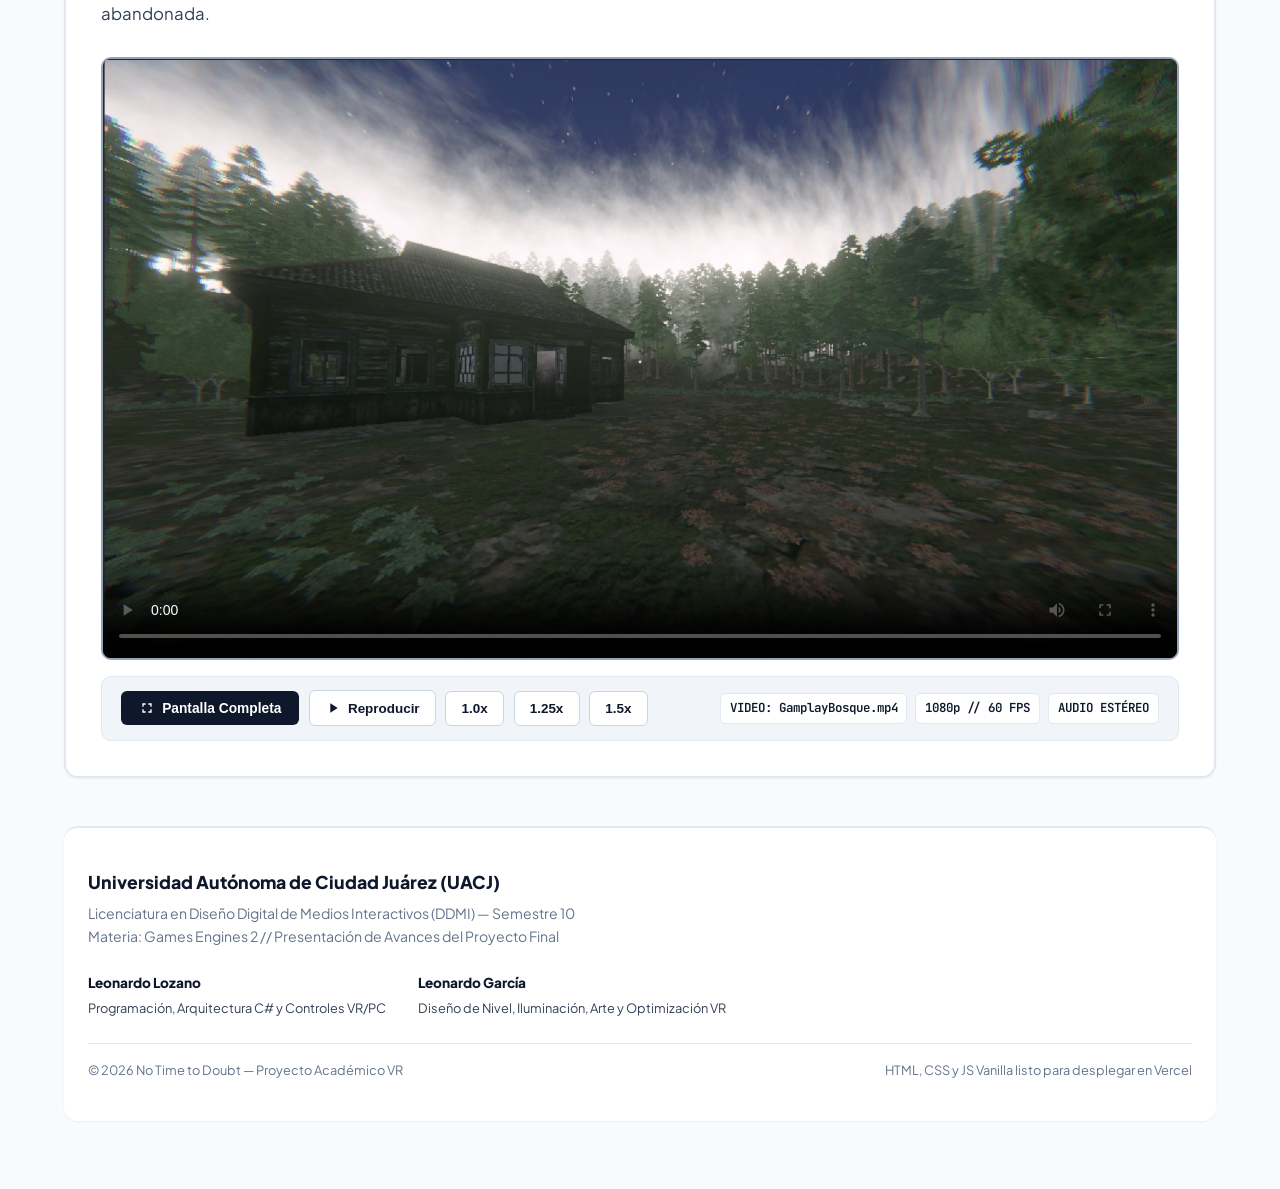
==== commit 70afac25: "Agregar capturas del editor de Unity a la galeria" ====
--- a/index.html
+++ b/index.html
@@ -577,9 +577,9 @@
         <span class="section-author-badge author-collab">Galería In-Game</span>
         <span class="section-discipline-tag">[ESCENARIOS &amp; MECÁNICAS]</span>
       </div>
-      <h2 class="section-title">04. Galería: Cabaña, Objetivos y Criatura</h2>
+      <h2 class="section-title">04. Galería: Cabaña, Objetivos y Montaje en Unity</h2>
       <p class="section-lead">
-        Capturas directas dentro del motor mostrando el interior de la cabaña, el sistema de interacción con puertas y objetos, los objetivos de supervivencia en pantalla y la aparición de la criatura.
+        Capturas directas dentro del juego y del editor en Unity: ambientación, mecánicas de interacción, objetivos en pantalla y el montaje detrás de cámaras de las luces y la estructura del nivel.
       </p>
 
       <div class="evidence-grid">
@@ -633,6 +633,39 @@
             <div>
               <strong>Habitación y Luz Tenue</strong>
               <div class="evidence-subtext">Objetivo: "¡Escapa!" — Lámpara y ventana nocturna</div>
+            </div>
+            <span class="evidence-zoom-hint">Ampliar</span>
+          </div>
+        </div>
+
+        <div class="evidence-card" data-category="art systems">
+          <img src="assets/galeria/06_unity_editor_oficina.png" alt="Montaje del despacho en Unity con luces Point Light" class="evidence-img evidence-img-large">
+          <div class="evidence-caption">
+            <div>
+              <strong>Montaje de Luces: Despacho</strong>
+              <div class="evidence-subtext">Scene View — Distribución de luces Point Light</div>
+            </div>
+            <span class="evidence-zoom-hint">Ampliar</span>
+          </div>
+        </div>
+
+        <div class="evidence-card" data-category="art optimization">
+          <img src="assets/galeria/07_unity_layout_aereo.png" alt="Vista aérea de la estructura del nivel completo en Unity" class="evidence-img evidence-img-large">
+          <div class="evidence-caption">
+            <div>
+              <strong>Estructura del Nivel (Vista Aérea)</strong>
+              <div class="evidence-subtext">Distribución: Despacho, pasillo largo y habitación</div>
+            </div>
+            <span class="evidence-zoom-hint">Ampliar</span>
+          </div>
+        </div>
+
+        <div class="evidence-card" data-category="art systems">
+          <img src="assets/galeria/08_unity_editor_pasillo.png" alt="Iluminación del pasillo y entidad en Unity Scene View" class="evidence-img evidence-img-large">
+          <div class="evidence-caption">
+            <div>
+              <strong>Iluminación del Pasillo</strong>
+              <div class="evidence-subtext">Scene View — Gizmos de luz y colocación del enemigo</div>
             </div>
             <span class="evidence-zoom-hint">Ampliar</span>
           </div>
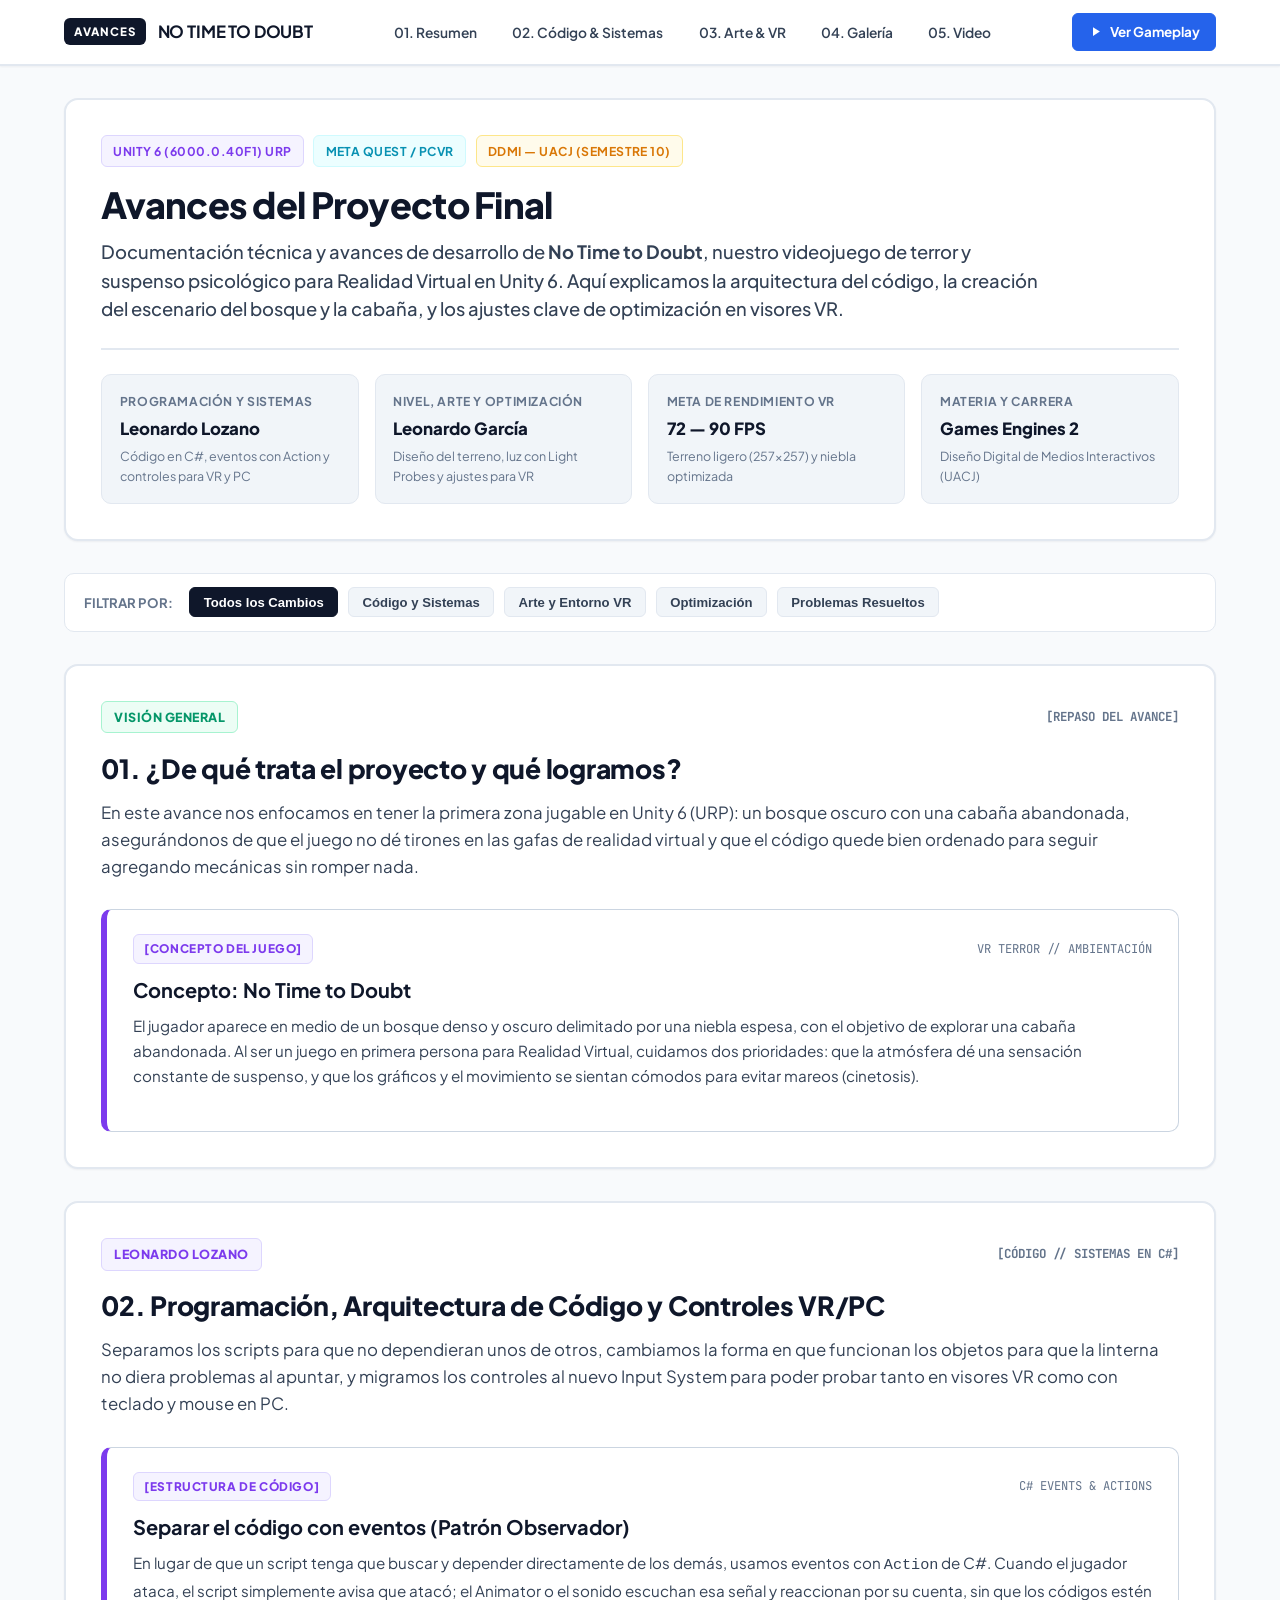
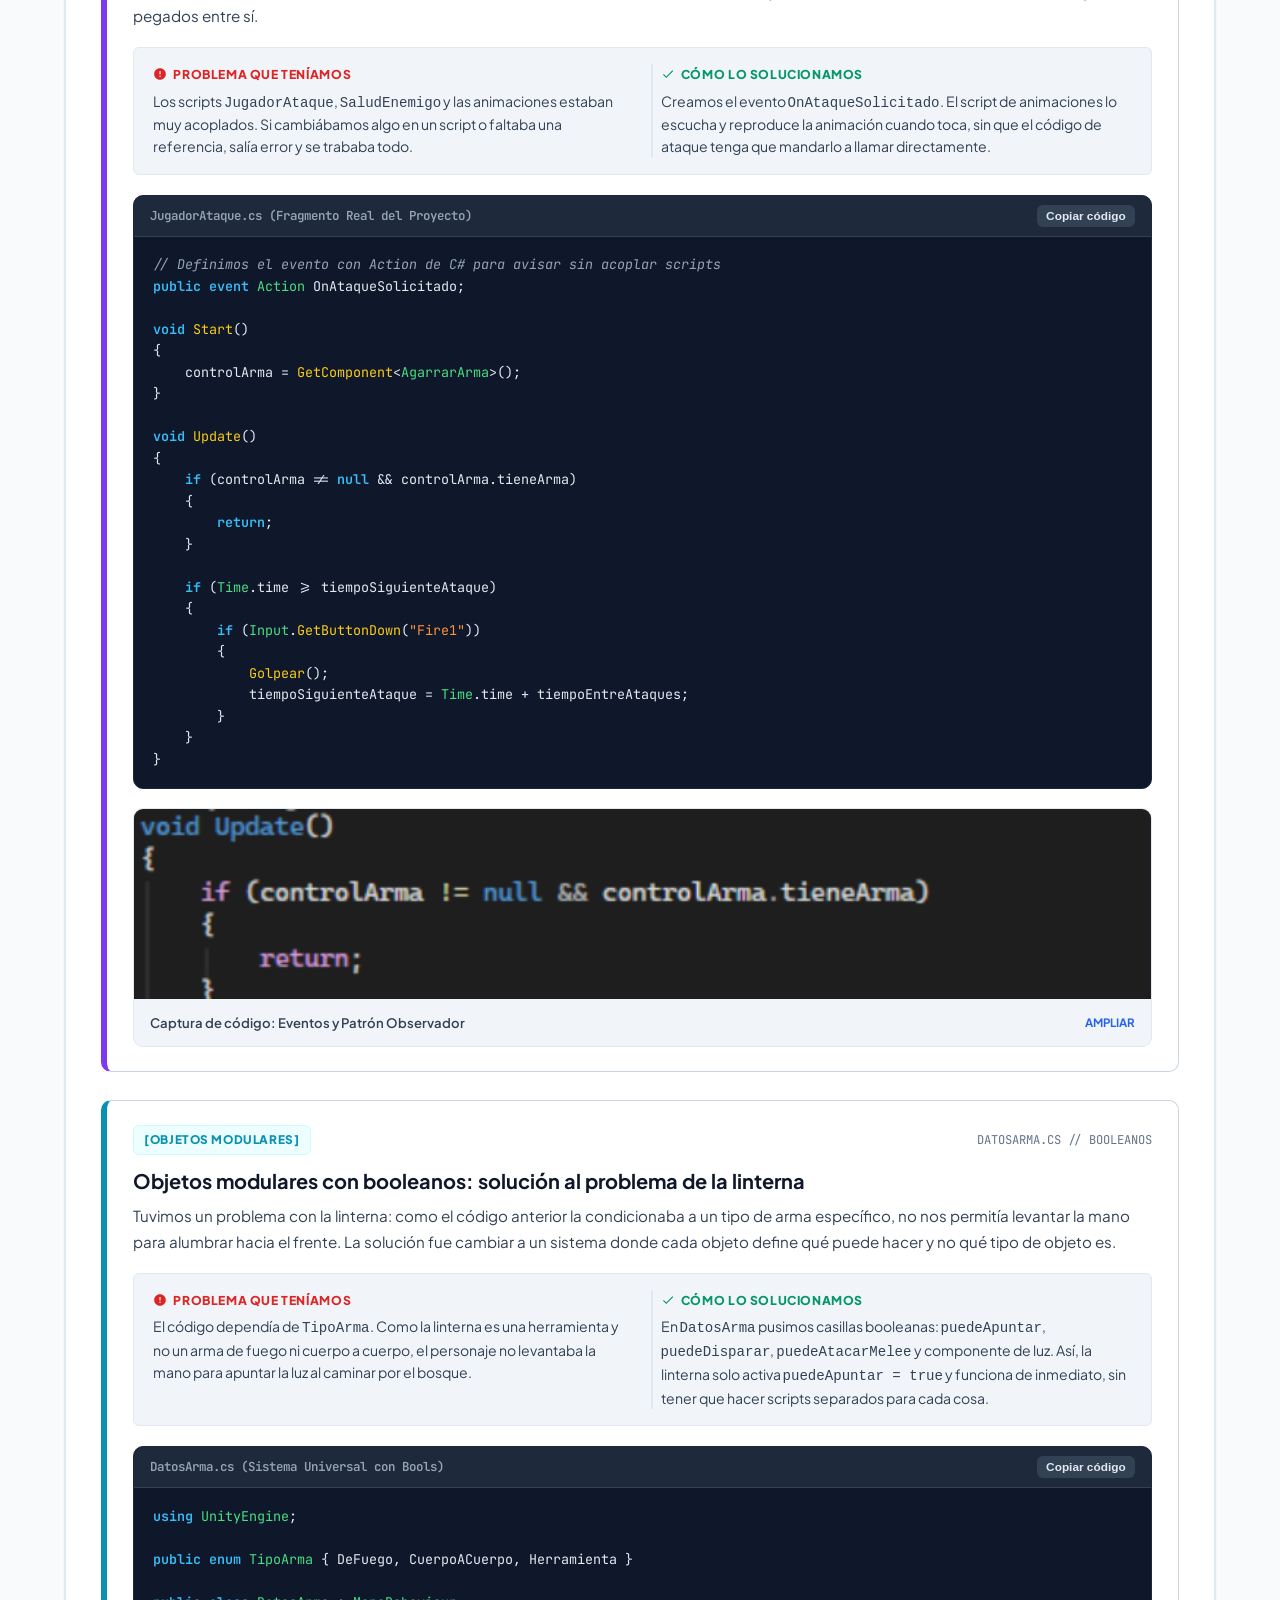
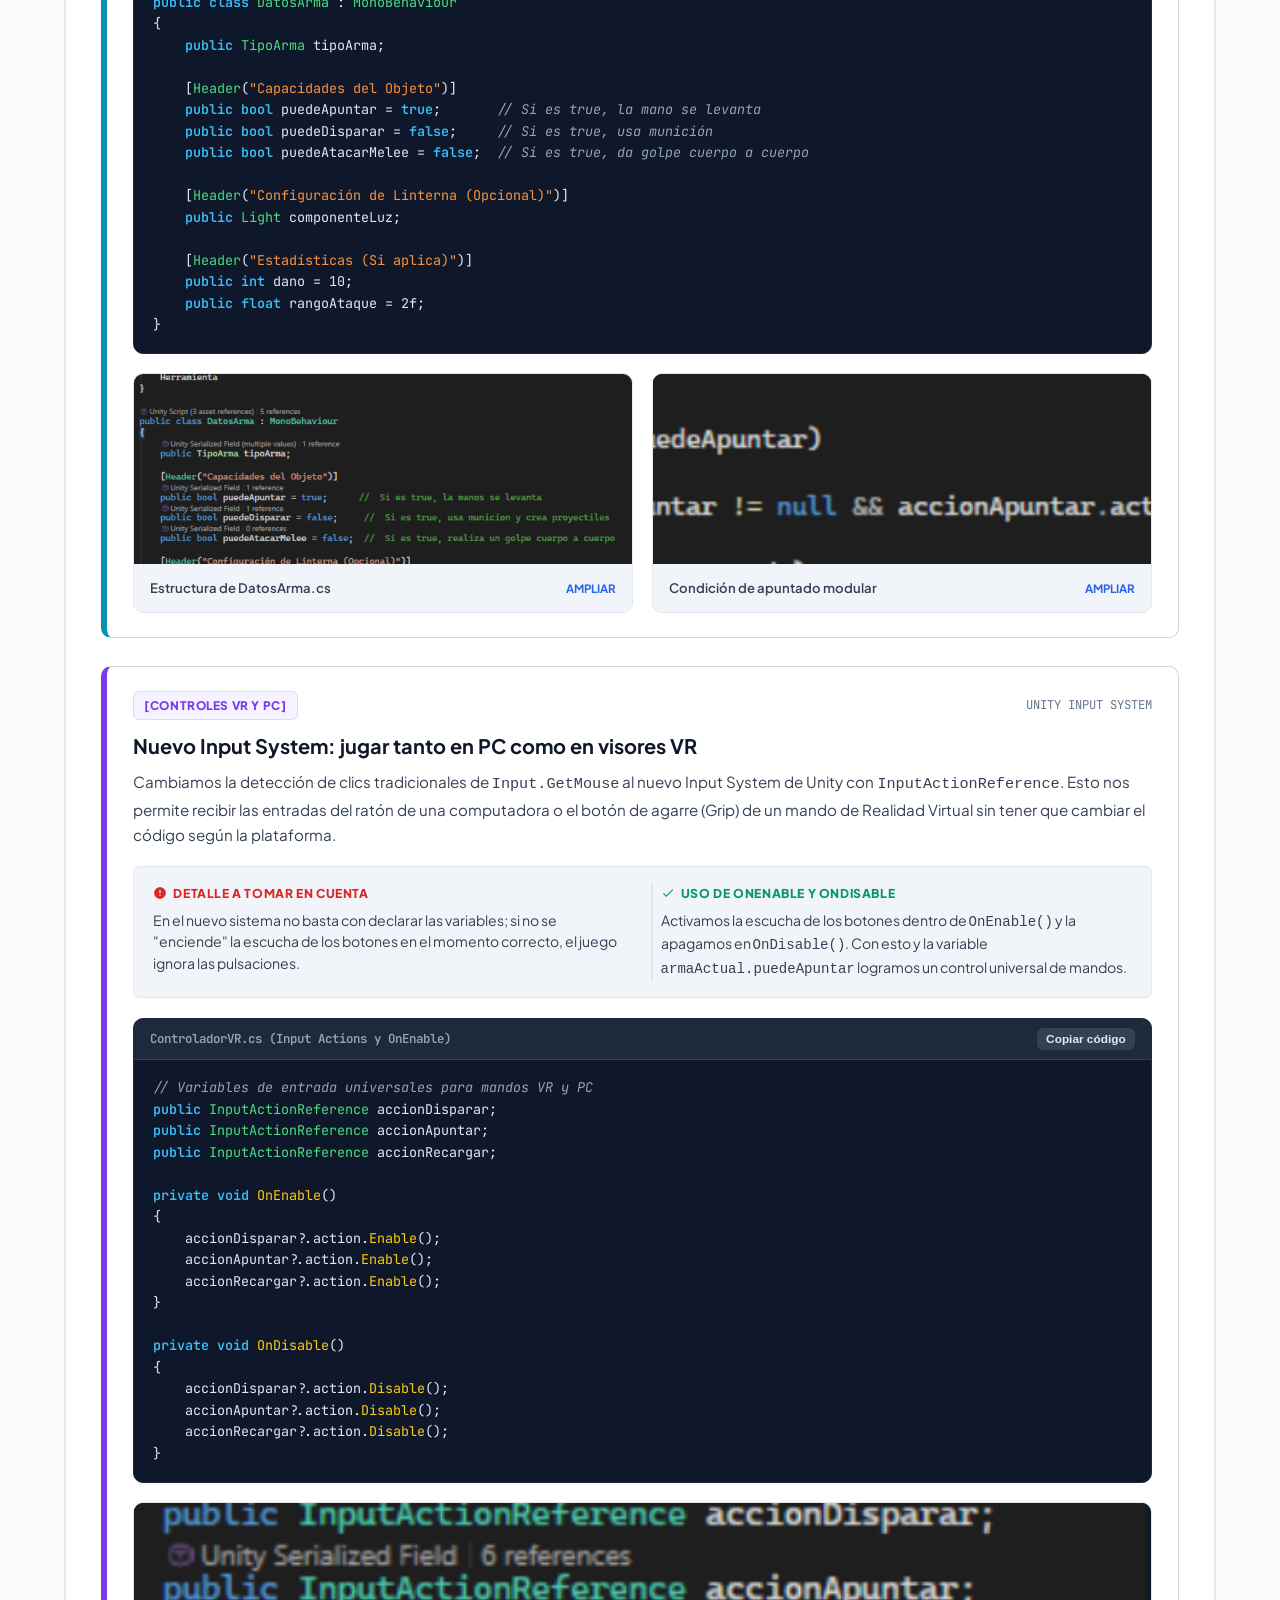
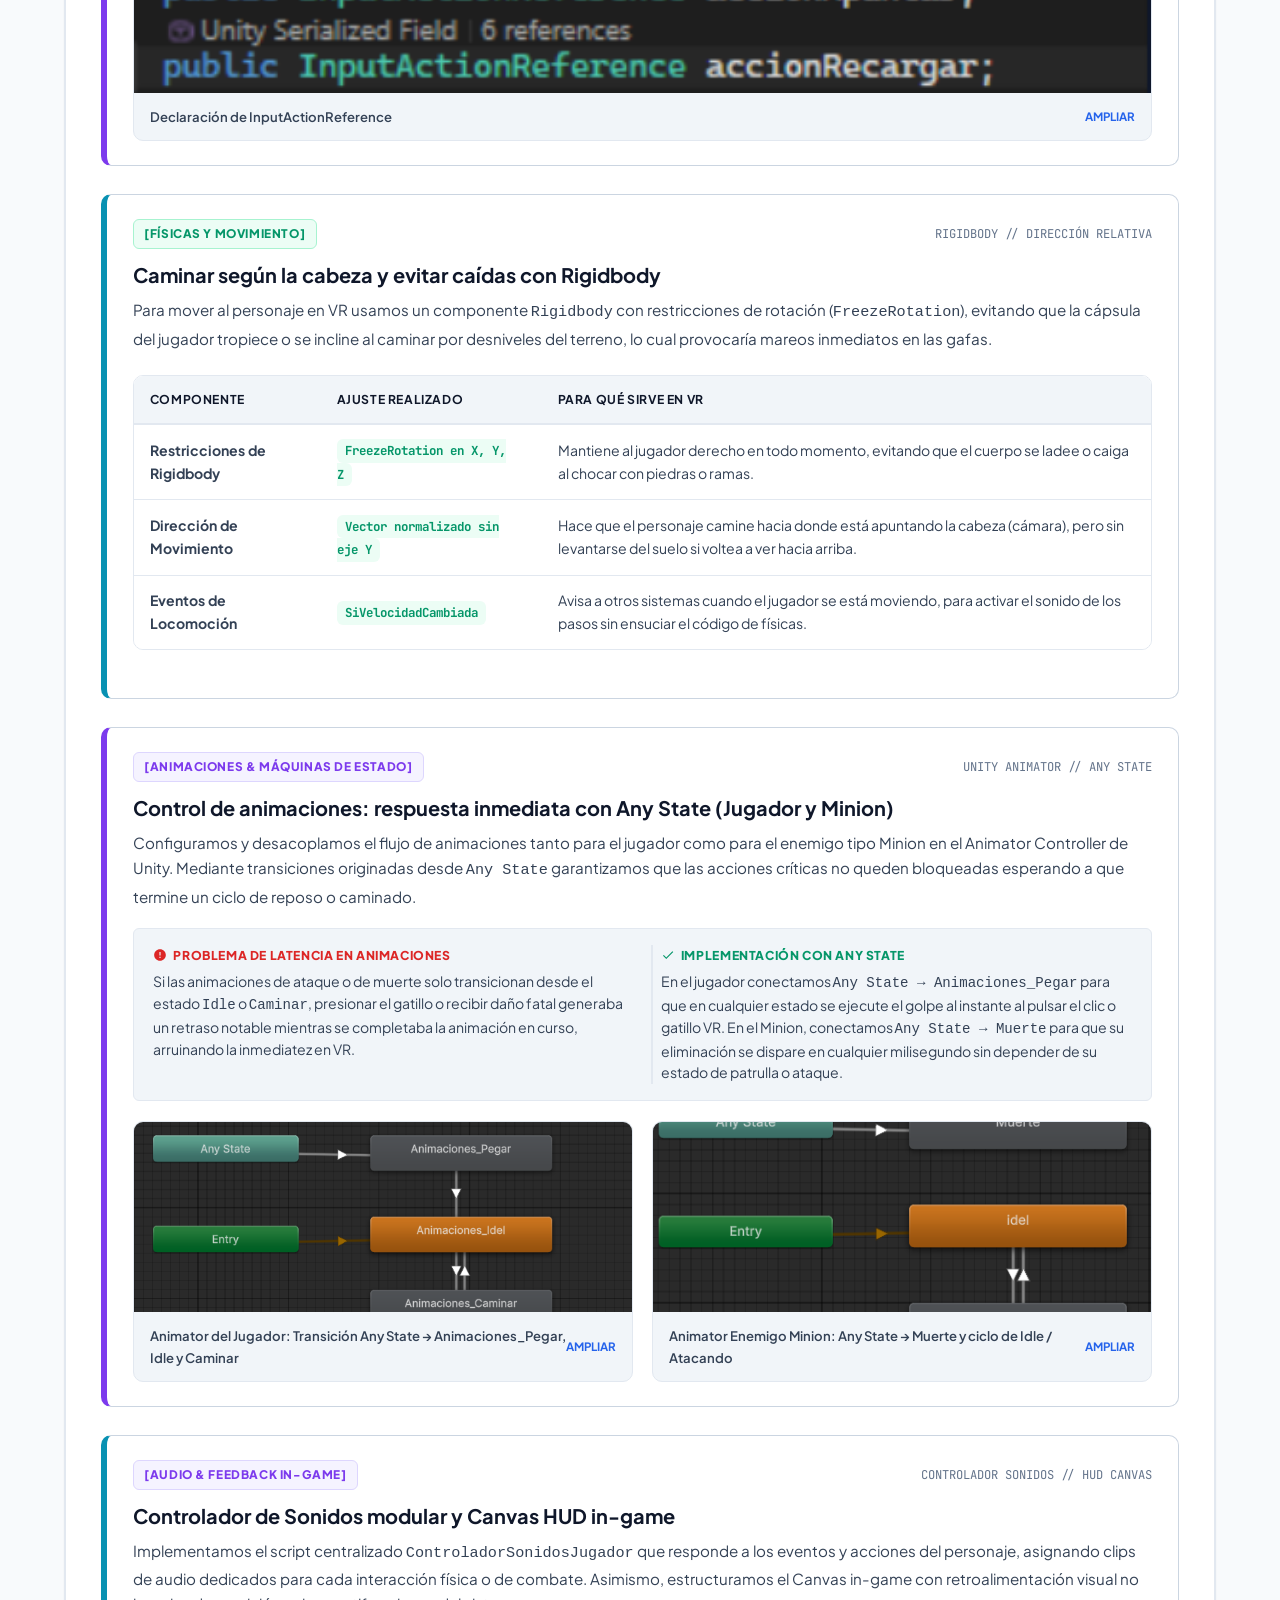
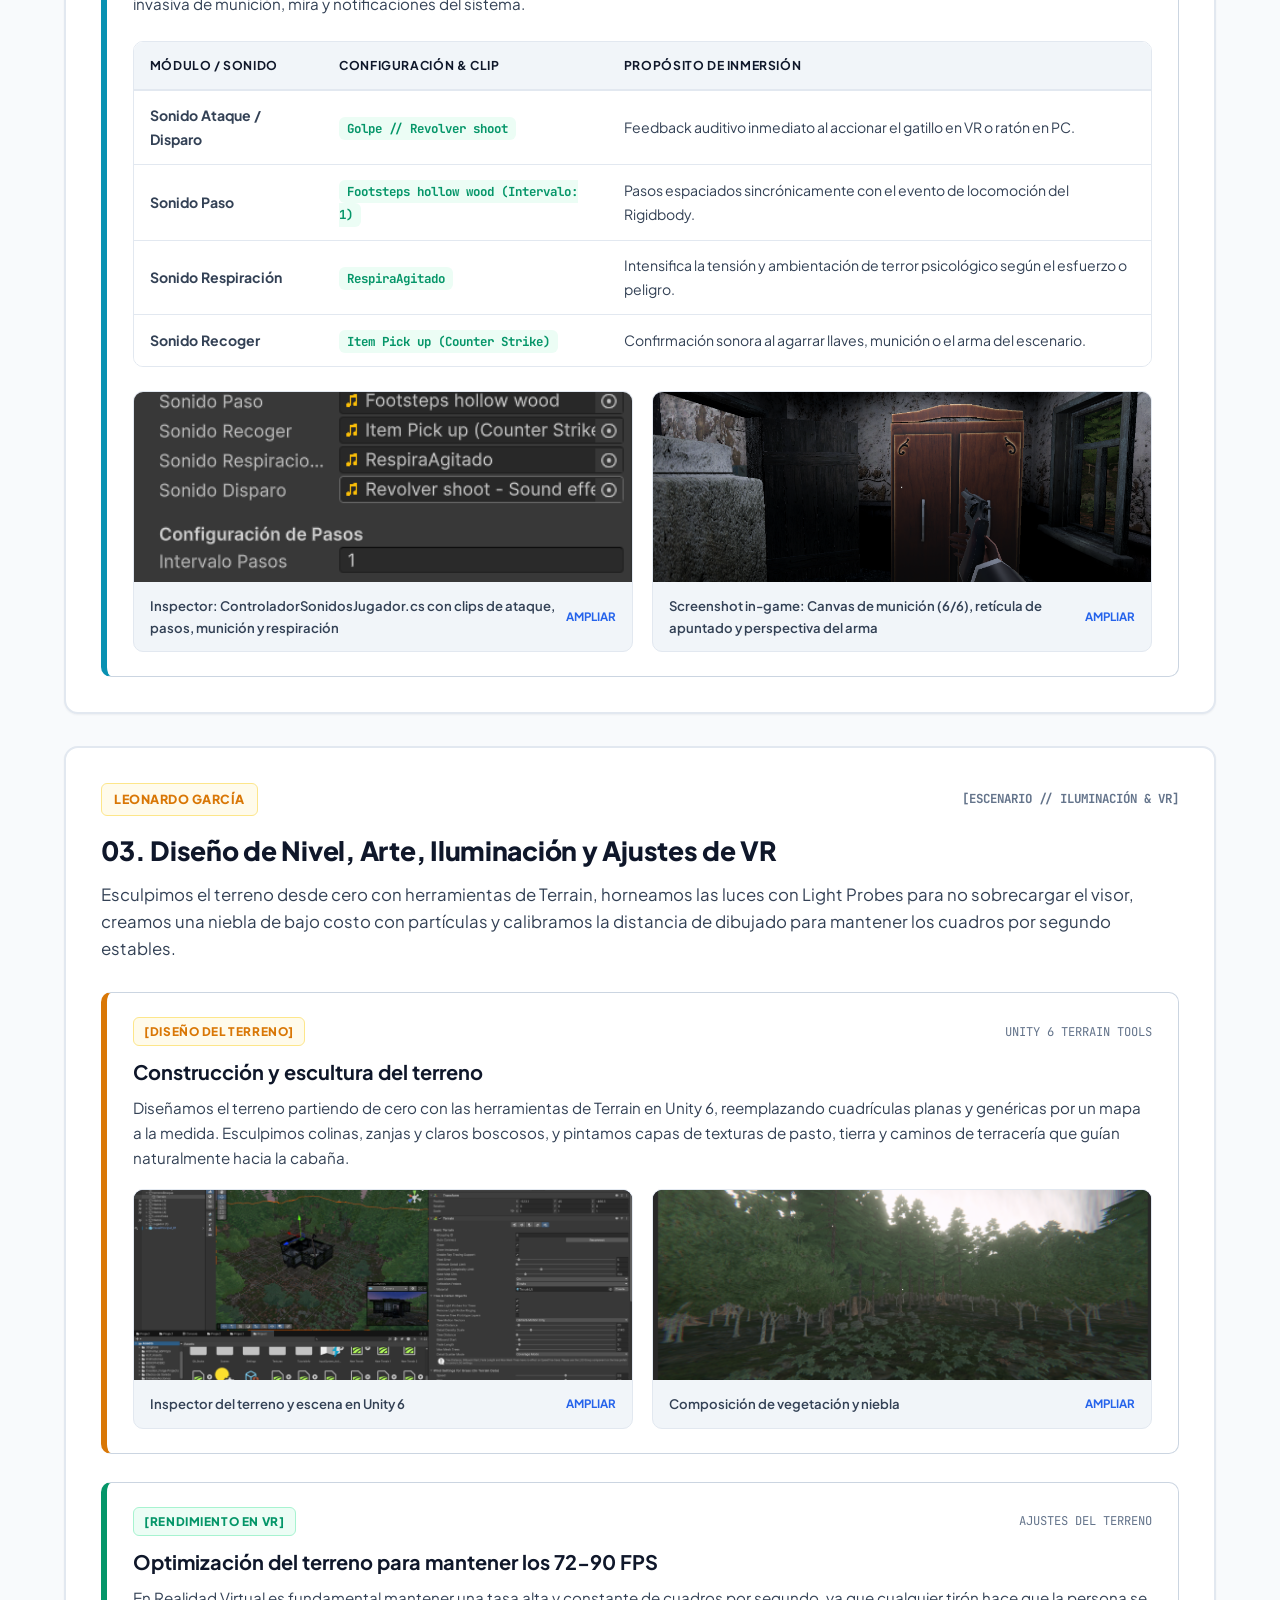
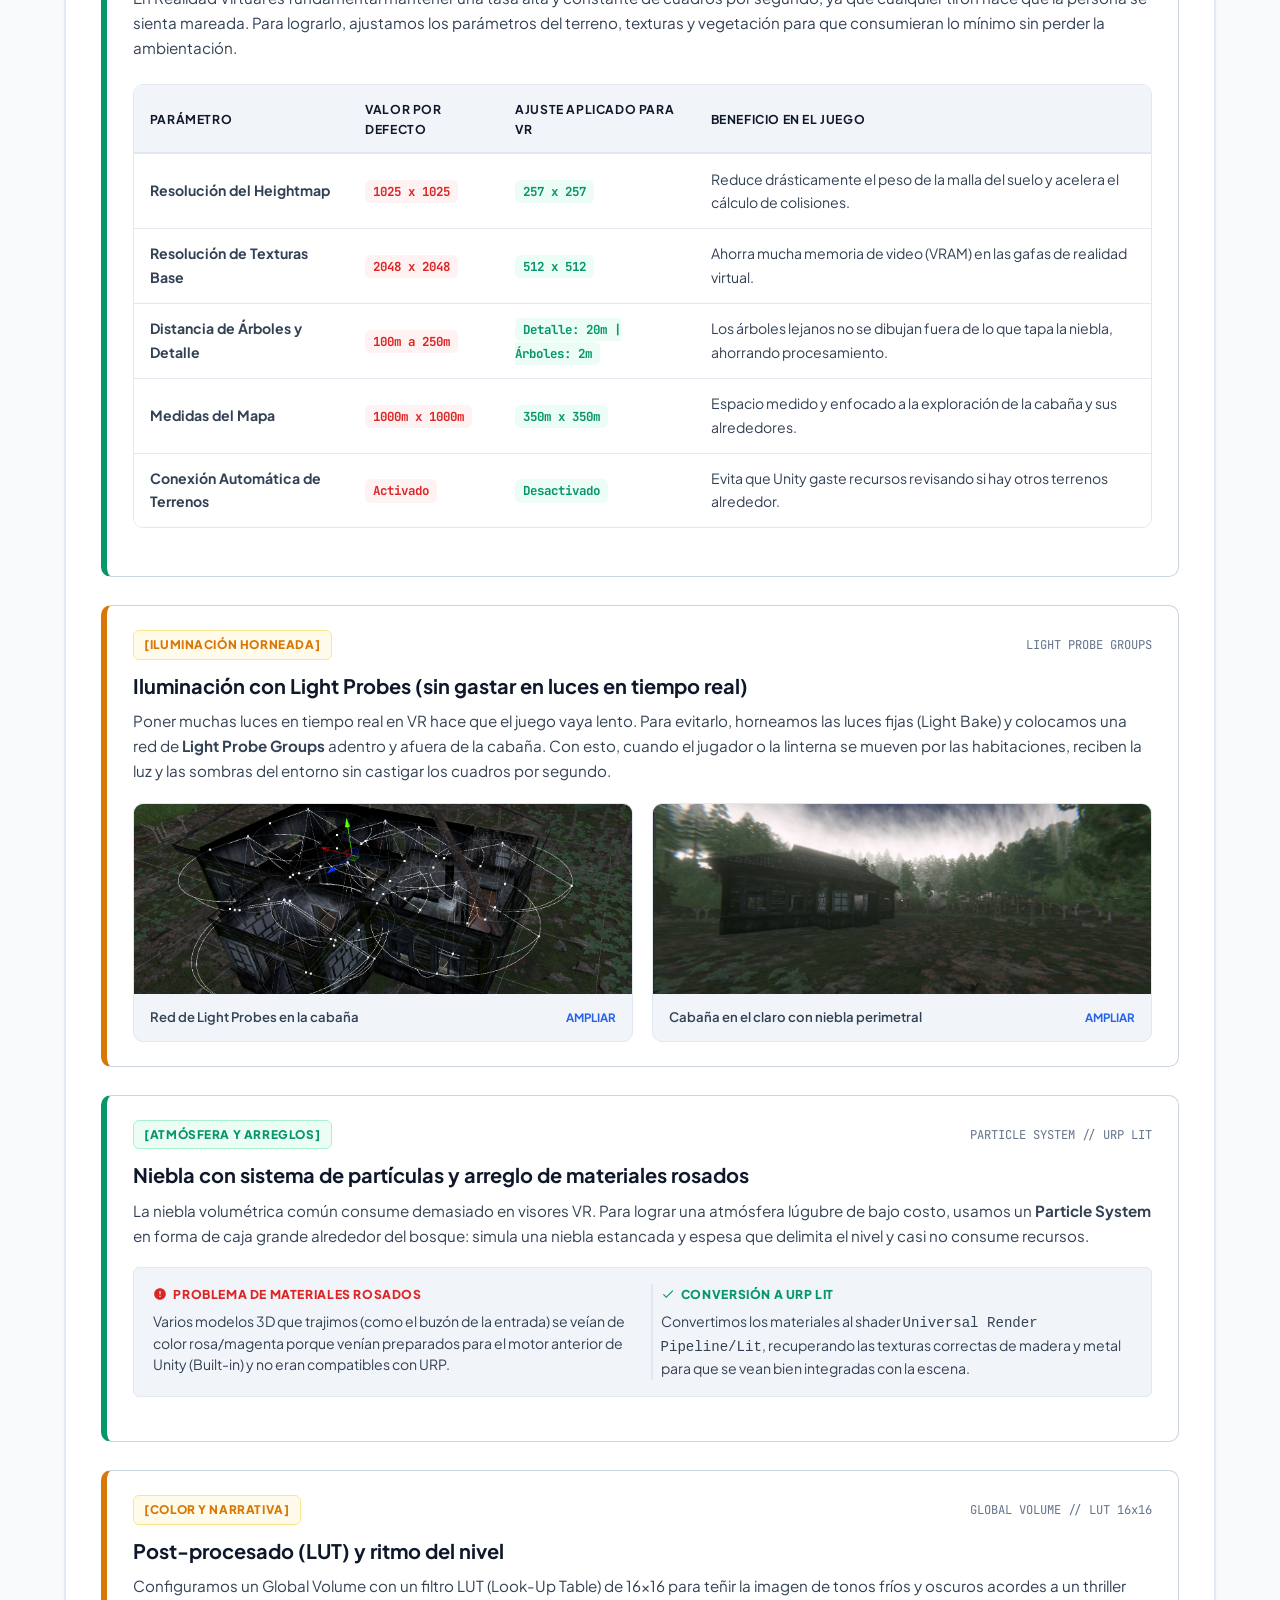
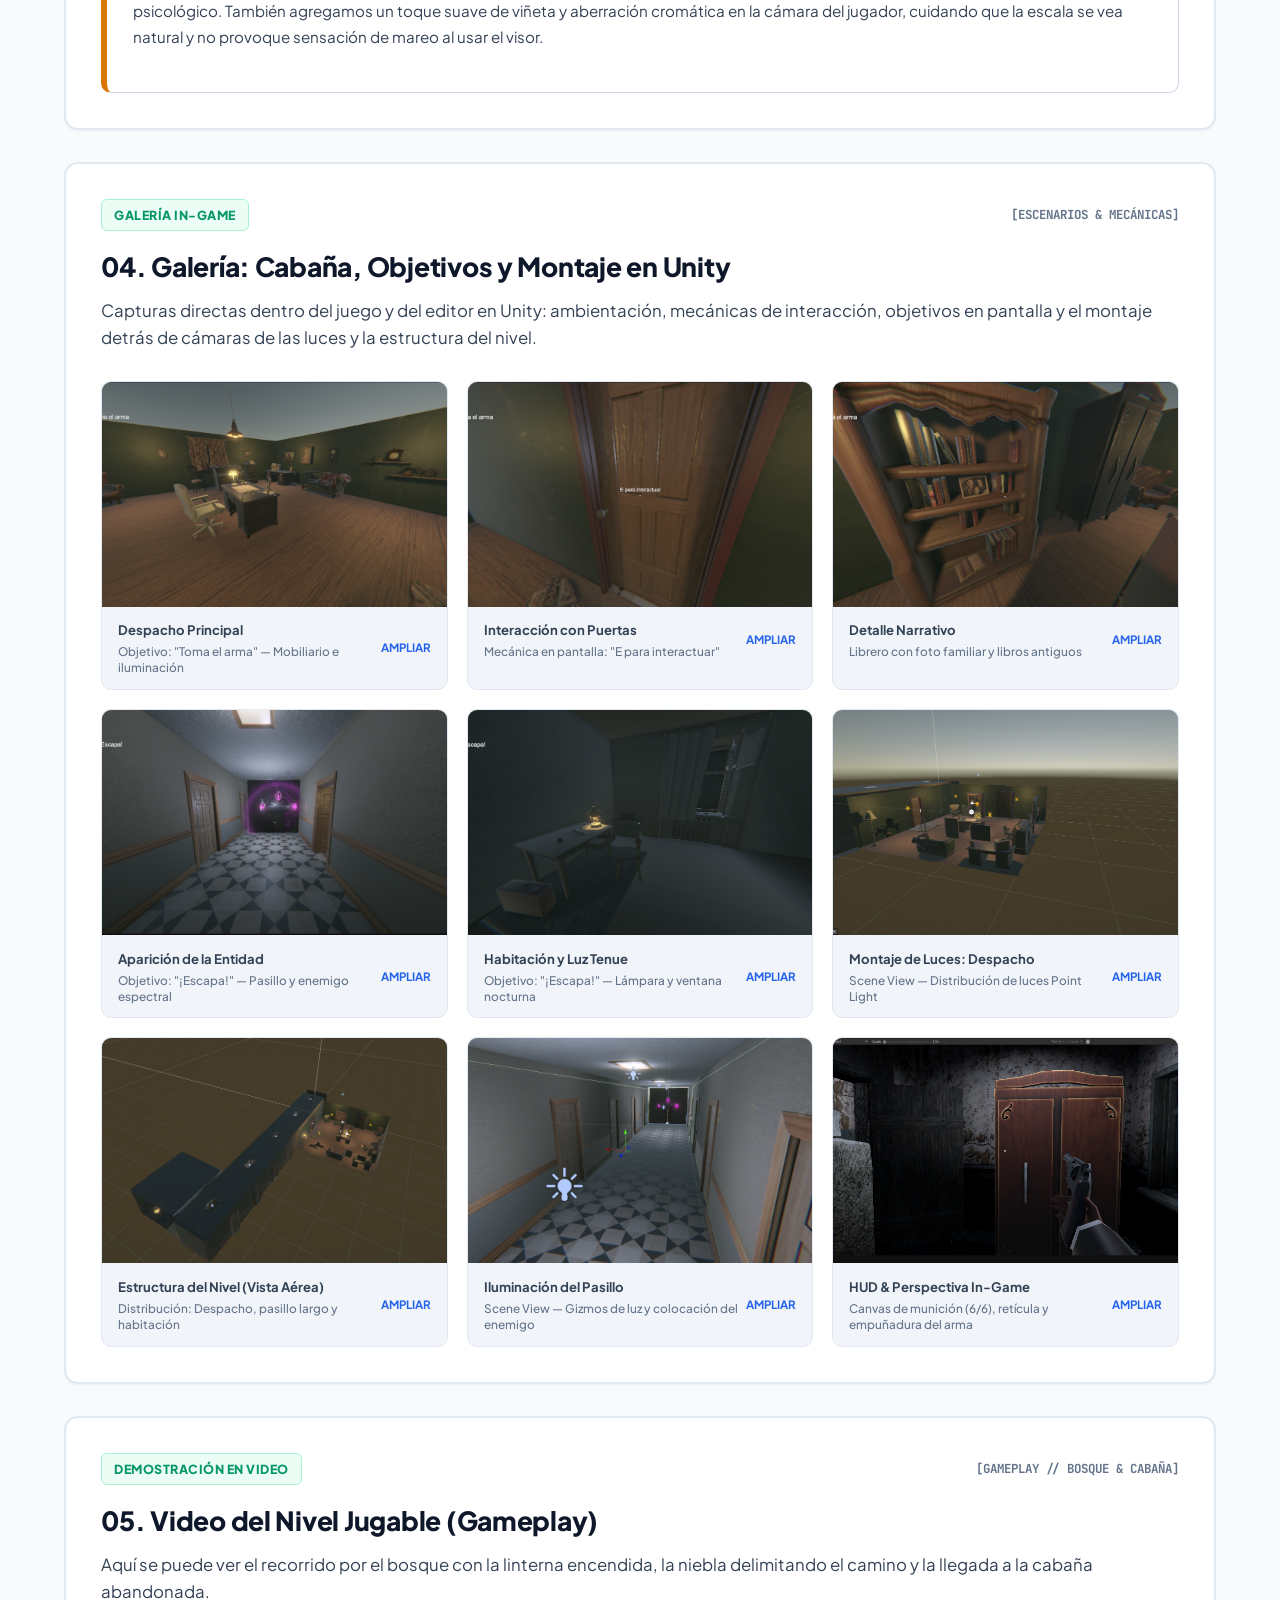
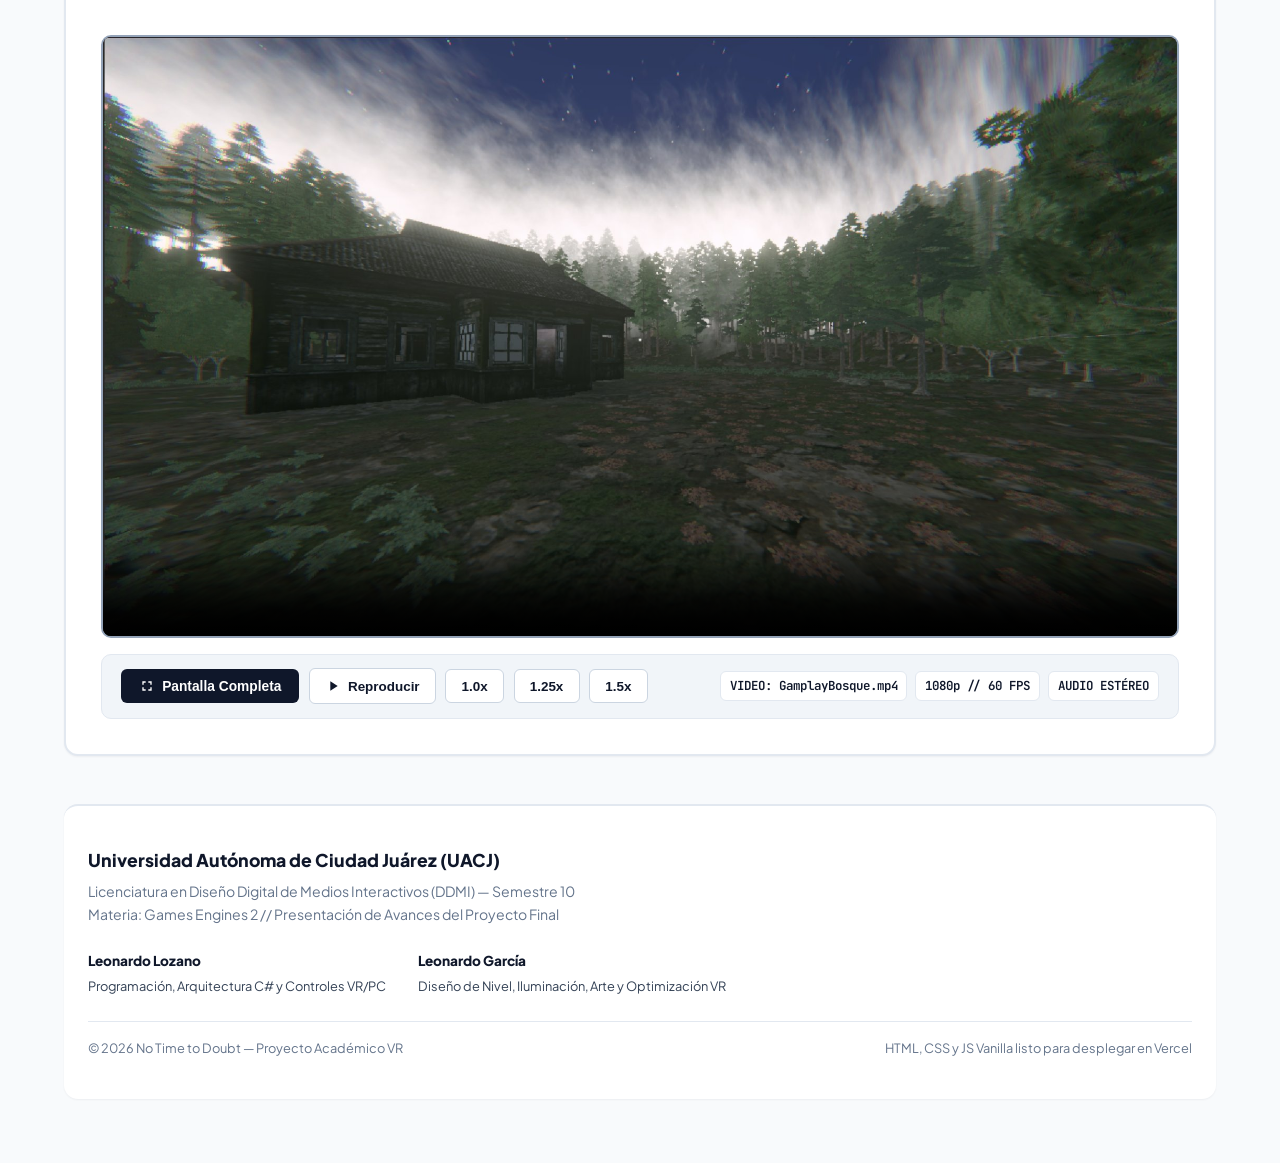
==== commit ad605aca: "feat: agregar funciones de animaciones y sonidos de Leo Lozano, retirar tags de patch/versión" ====
--- a/index.html
+++ b/index.html
@@ -3,7 +3,7 @@
 <head>
   <meta charset="UTF-8">
   <meta name="viewport" content="width=device-width, initial-scale=1.0">
-  <title>No Time to Doubt — Notas del Parche | Avances de Proyecto VR</title>
+  <title>No Time to Doubt — Avances del Proyecto Final VR</title>
   <meta name="description" content="Reporte de avance, código y diseño de nivel en Unity 6 URP para el videojuego de terror en Realidad Virtual No Time to Doubt.">
 
   <link rel="icon" type="image/svg+xml" href="favicon.svg">
@@ -24,7 +24,7 @@
   <header class="top-nav">
     <div class="nav-container">
       <div class="brand-wrapper">
-        <span class="brand-badge">PATCH v0.8.4</span>
+        <span class="brand-badge">AVANCES</span>
         <a href="#hero" class="brand-title">NO TIME TO DOUBT</a>
       </div>
 
@@ -50,18 +50,17 @@
   </header>
 
   <main class="main-layout">
-    <!-- Encabezado / Hero del Parche -->
+    <!-- Encabezado / Hero -->
     <header id="hero" class="patch-header">
       <div class="patch-meta-top">
-        <span class="patch-version-tag">BUILD ALPHA 0.8.4</span>
         <span class="patch-tag tag-engine">Unity 6 (6000.0.40f1) URP</span>
         <span class="patch-tag tag-platform">Meta Quest / PCVR</span>
         <span class="patch-tag tag-academic">DDMI — UACJ (Semestre 10)</span>
       </div>
 
-      <h1 class="patch-title">Notas del Parche: Avances del Proyecto Final</h1>
+      <h1 class="patch-title">Avances del Proyecto Final</h1>
       <p class="patch-subtitle">
-        Notas de desarrollo y avances de <strong>No Time to Doubt</strong>, nuestro juego de terror y suspenso psicológico para Realidad Virtual en Unity 6. Aquí explicamos cómo organizamos el código, cómo armamos el escenario del bosque y la cabaña, y los ajustes que hicimos para que corra fluido en visores VR.
+        Documentación técnica y avances de desarrollo de <strong>No Time to Doubt</strong>, nuestro videojuego de terror y suspenso psicológico para Realidad Virtual en Unity 6. Aquí explicamos la arquitectura del código, la creación del escenario del bosque y la cabaña, y los ajustes clave de optimización en visores VR.
       </p>
 
       <div class="patch-stats-grid">
@@ -89,7 +88,7 @@
     </header>
 
     <!-- Barra de Filtros de Contenido -->
-    <nav class="patch-filters" aria-label="Filtro de notas de parche">
+    <nav class="patch-filters" aria-label="Filtro de módulos y avances">
       <span class="filter-label">Filtrar por:</span>
       <button class="filter-btn active" data-filter="all">Todos los Cambios</button>
       <button class="filter-btn" data-filter="systems">Código y Sistemas</button>
@@ -394,6 +393,119 @@
             </table>
           </div>
         </article>
+
+        <!-- Item 2.5: Control de Animaciones y Máquinas de Estado (Any State) -->
+        <article class="patch-card card-purple" data-category="systems">
+          <div class="card-header-line">
+            <span class="card-type-tag tag-system">[ANIMACIONES &amp; MÁQUINAS DE ESTADO]</span>
+            <span class="card-timestamp">UNITY ANIMATOR // ANY STATE</span>
+          </div>
+          <h3 class="card-title">Control de animaciones: respuesta inmediata con Any State (Jugador y Minion)</h3>
+          <p class="card-desc">
+            Configuramos y desacoplamos el flujo de animaciones tanto para el jugador como para el enemigo tipo Minion en el Animator Controller de Unity. Mediante transiciones originadas desde <code>Any State</code> garantizamos que las acciones críticas no queden bloqueadas esperando a que termine un ciclo de reposo o caminado.
+          </p>
+
+          <div class="patch-challenge-box">
+            <div class="challenge-side">
+              <div class="challenge-title">
+                <svg width="14" height="14" viewBox="0 0 24 24" fill="currentColor"><path d="M12 2C6.48 2 2 6.48 2 12s4.48 10 10 10 10-4.48 10-10S17.52 2 12 2zm1 15h-2v-2h2v2zm0-4h-2V7h2v6z"/></svg>
+                Problema de latencia en animaciones
+              </div>
+              <div class="challenge-text">
+                Si las animaciones de ataque o de muerte solo transicionan desde el estado <code>Idle</code> o <code>Caminar</code>, presionar el gatillo o recibir daño fatal generaba un retraso notable mientras se completaba la animación en curso, arruinando la inmediatez en VR.
+              </div>
+            </div>
+            <div class="solution-side">
+              <div class="solution-title">
+                <svg width="14" height="14" viewBox="0 0 24 24" fill="currentColor"><path d="M9 16.17L4.83 12l-1.42 1.41L9 19 21 7l-1.41-1.41z"/></svg>
+                Implementación con Any State
+              </div>
+              <div class="solution-text">
+                En el jugador conectamos <code>Any State &rarr; Animaciones_Pegar</code> para que en cualquier estado se ejecute el golpe al instante al pulsar el clic o gatillo VR. En el Minion, conectamos <code>Any State &rarr; Muerte</code> para que su eliminación se dispare en cualquier milisegundo sin depender de su estado de patrulla o ataque.
+              </div>
+            </div>
+          </div>
+
+          <div class="evidence-grid">
+            <div class="evidence-card">
+              <img src="assets/leo_loz_animator_jugador.png" alt="Máquina de estados del Animator del Jugador" class="evidence-img">
+              <div class="evidence-caption">
+                <span>Animator del Jugador: Transición Any State &rarr; Animaciones_Pegar, Idle y Caminar</span>
+                <span class="evidence-zoom-hint">Ampliar</span>
+              </div>
+            </div>
+            <div class="evidence-card">
+              <img src="assets/leo_loz_animator_minion.png" alt="Máquina de estados del Enemigo Minion" class="evidence-img">
+              <div class="evidence-caption">
+                <span>Animator Enemigo Minion: Any State &rarr; Muerte y ciclo de Idle / Atacando</span>
+                <span class="evidence-zoom-hint">Ampliar</span>
+              </div>
+            </div>
+          </div>
+        </article>
+
+        <!-- Item 2.6: Controlador de Sonidos del Jugador e Interfaz In-Game -->
+        <article class="patch-card card-teal" data-category="systems">
+          <div class="card-header-line">
+            <span class="card-type-tag tag-system">[AUDIO &amp; FEEDBACK IN-GAME]</span>
+            <span class="card-timestamp">CONTROLADOR SONIDOS // HUD CANVAS</span>
+          </div>
+          <h3 class="card-title">Controlador de Sonidos modular y Canvas HUD in-game</h3>
+          <p class="card-desc">
+            Implementamos el script centralizado <code>ControladorSonidosJugador</code> que responde a los eventos y acciones del personaje, asignando clips de audio dedicados para cada interacción física o de combate. Asimismo, estructuramos el Canvas in-game con retroalimentación visual no invasiva de munición, mira y notificaciones del sistema.
+          </p>
+
+          <div class="specs-table-wrapper">
+            <table class="specs-table">
+              <thead>
+                <tr>
+                  <th>Módulo / Sonido</th>
+                  <th>Configuración &amp; Clip</th>
+                  <th>Propósito de Inmersión</th>
+                </tr>
+              </thead>
+              <tbody>
+                <tr>
+                  <td><strong>Sonido Ataque / Disparo</strong></td>
+                  <td><span class="badge-metric metric-after">Golpe // Revolver shoot</span></td>
+                  <td>Feedback auditivo inmediato al accionar el gatillo en VR o ratón en PC.</td>
+                </tr>
+                <tr>
+                  <td><strong>Sonido Paso</strong></td>
+                  <td><span class="badge-metric metric-after">Footsteps hollow wood (Intervalo: 1)</span></td>
+                  <td>Pasos espaciados sincrónicamente con el evento de locomoción del Rigidbody.</td>
+                </tr>
+                <tr>
+                  <td><strong>Sonido Respiración</strong></td>
+                  <td><span class="badge-metric metric-after">RespiraAgitado</span></td>
+                  <td>Intensifica la tensión y ambientación de terror psicológico según el esfuerzo o peligro.</td>
+                </tr>
+                <tr>
+                  <td><strong>Sonido Recoger</strong></td>
+                  <td><span class="badge-metric metric-after">Item Pick up (Counter Strike)</span></td>
+                  <td>Confirmación sonora al agarrar llaves, munición o el arma del escenario.</td>
+                </tr>
+              </tbody>
+            </table>
+          </div>
+
+          <div class="evidence-grid">
+            <div class="evidence-card">
+              <img src="assets/leo_loz_controlador_sonidos.png" alt="Inspector de Unity con Controlador Sonidos Jugador" class="evidence-img">
+              <div class="evidence-caption">
+                <span>Inspector: ControladorSonidosJugador.cs con clips de ataque, pasos, munición y respiración</span>
+                <span class="evidence-zoom-hint">Ampliar</span>
+              </div>
+            </div>
+            <div class="evidence-card">
+              <img src="assets/leo_loz_canvas_ingame.png" alt="Canvas in-game con arma empuñada y contador de munición" class="evidence-img">
+              <div class="evidence-caption">
+                <span>Screenshot in-game: Canvas de munición (6/6), retícula de apuntado y perspectiva del arma</span>
+                <span class="evidence-zoom-hint">Ampliar</span>
+              </div>
+            </div>
+          </div>
+        </article>
       </div>
     </section>
 
@@ -666,6 +778,17 @@
             <div>
               <strong>Iluminación del Pasillo</strong>
               <div class="evidence-subtext">Scene View — Gizmos de luz y colocación del enemigo</div>
+            </div>
+            <span class="evidence-zoom-hint">Ampliar</span>
+          </div>
+        </div>
+
+        <div class="evidence-card" data-category="systems art">
+          <img src="assets/leo_loz_canvas_ingame.png" alt="HUD in-game con perspectiva del arma y munición" class="evidence-img evidence-img-large">
+          <div class="evidence-caption">
+            <div>
+              <strong>HUD &amp; Perspectiva In-Game</strong>
+              <div class="evidence-subtext">Canvas de munición (6/6), retícula y empuñadura del arma</div>
             </div>
             <span class="evidence-zoom-hint">Ampliar</span>
           </div>
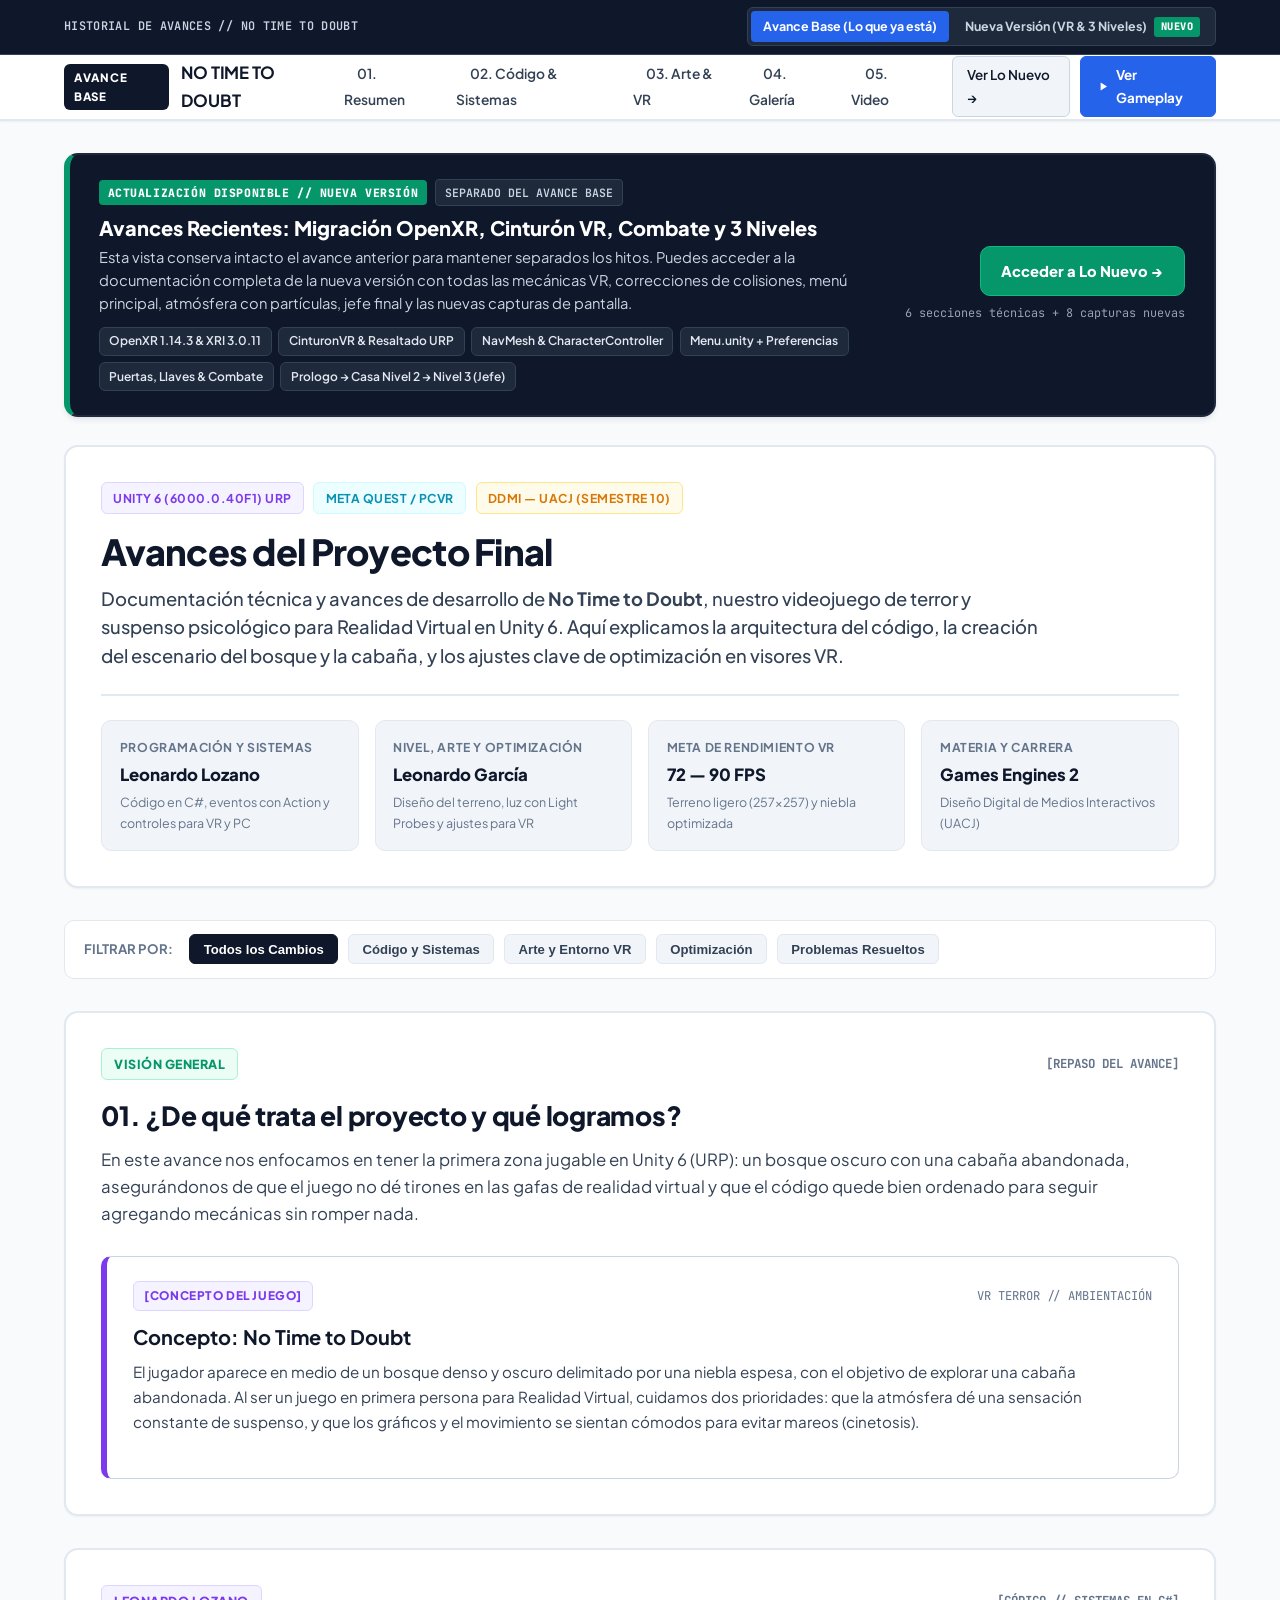
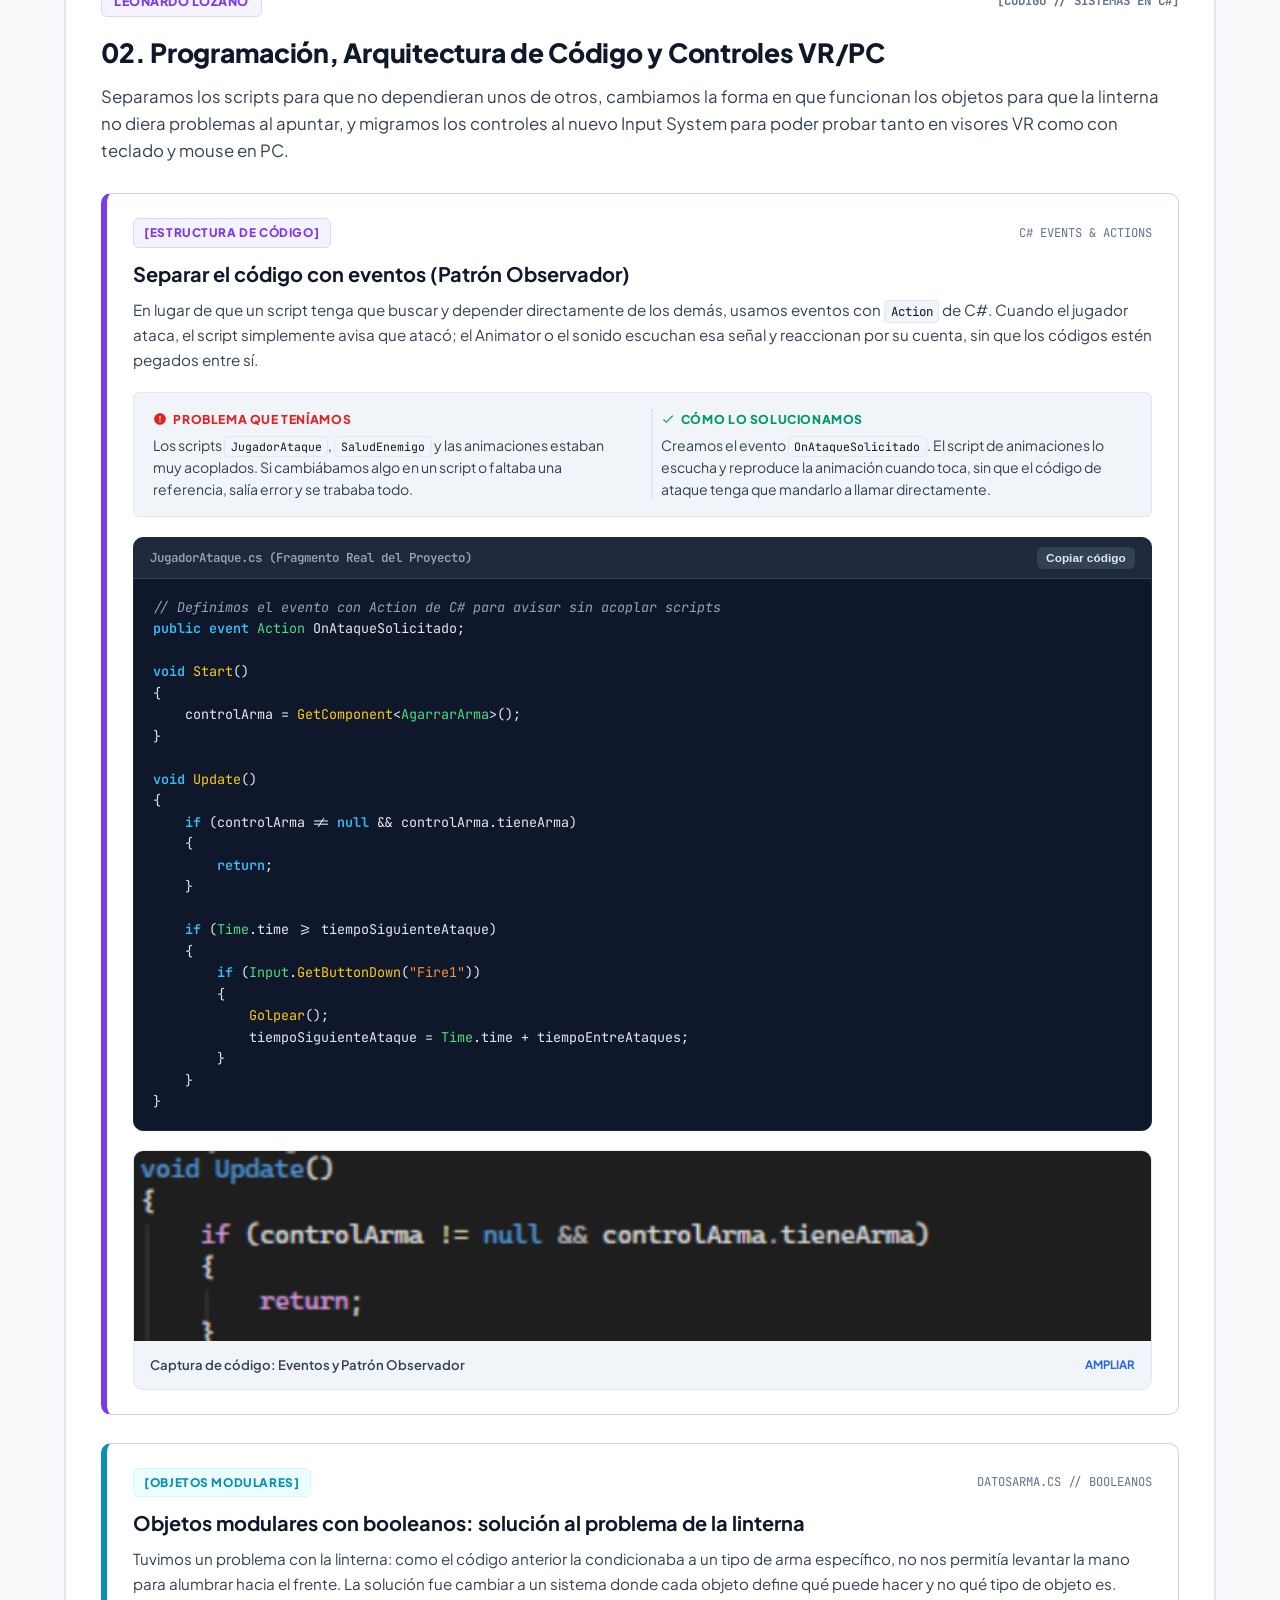
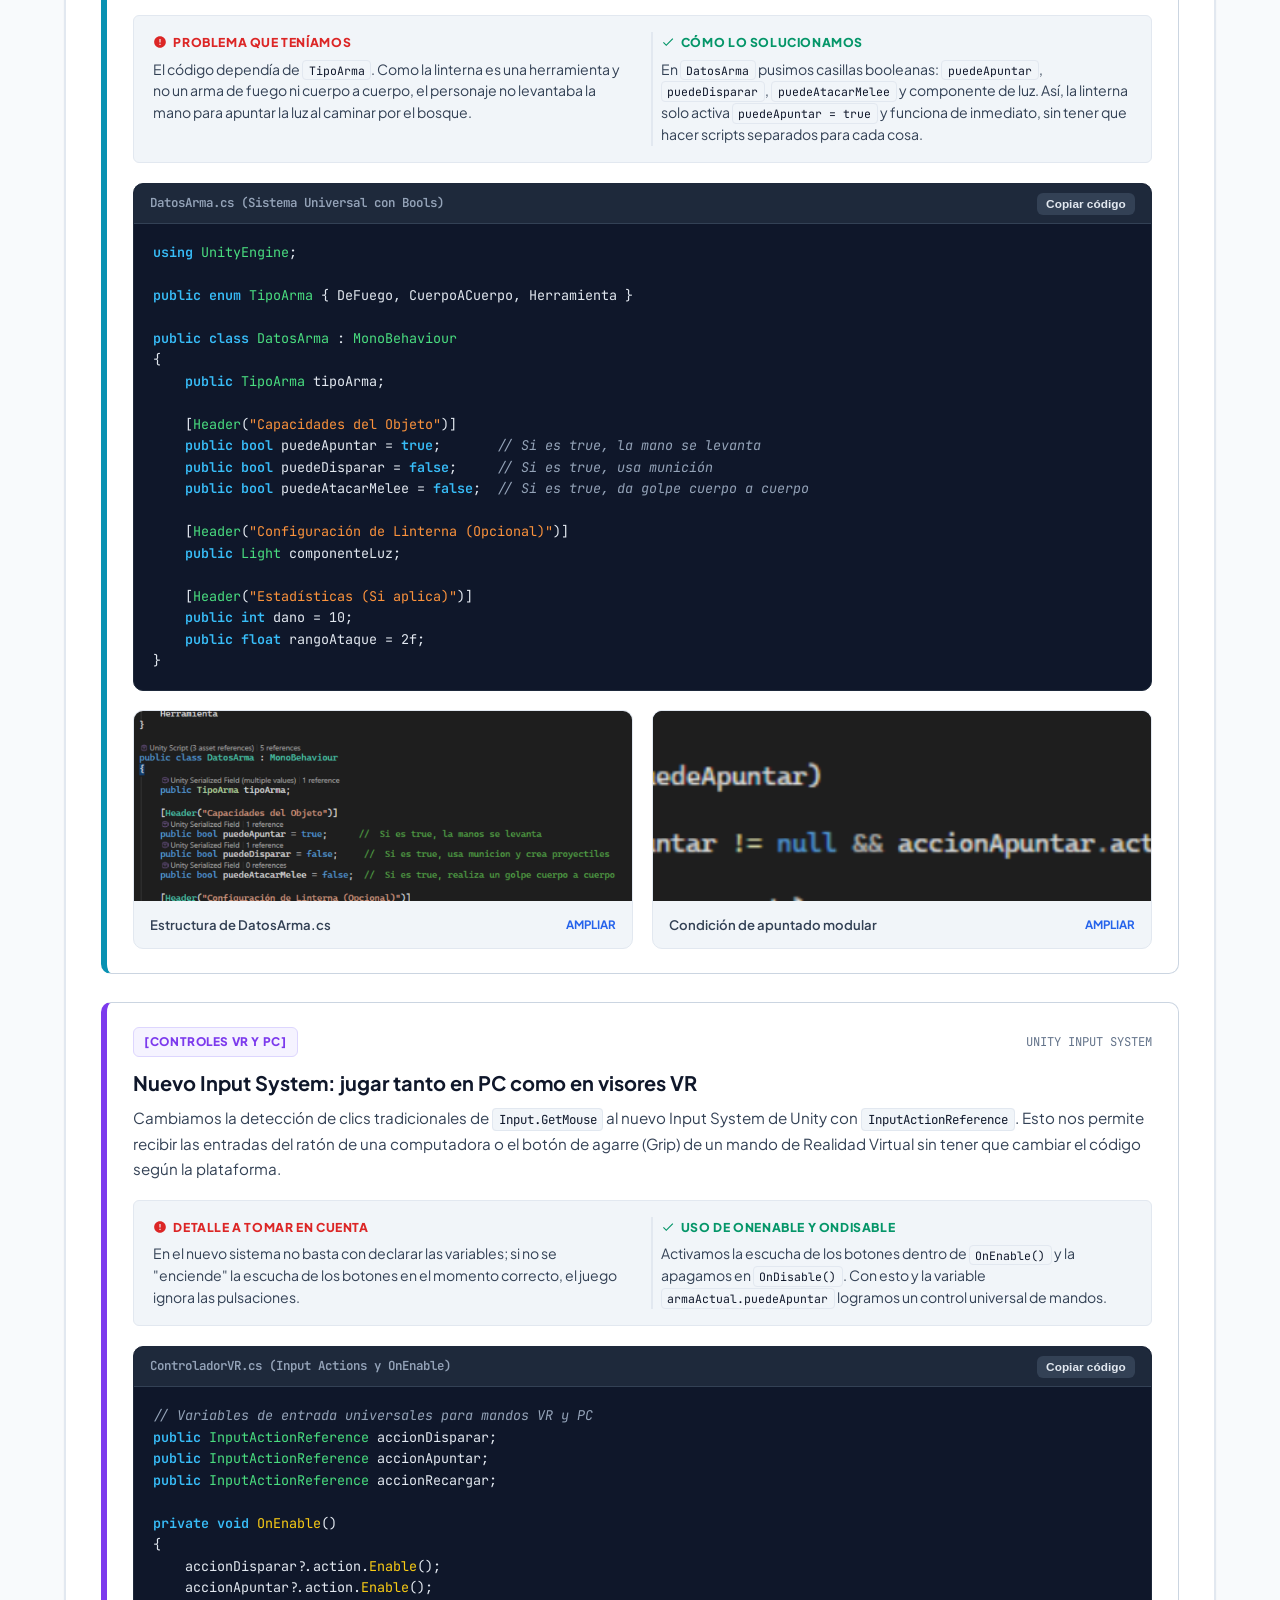
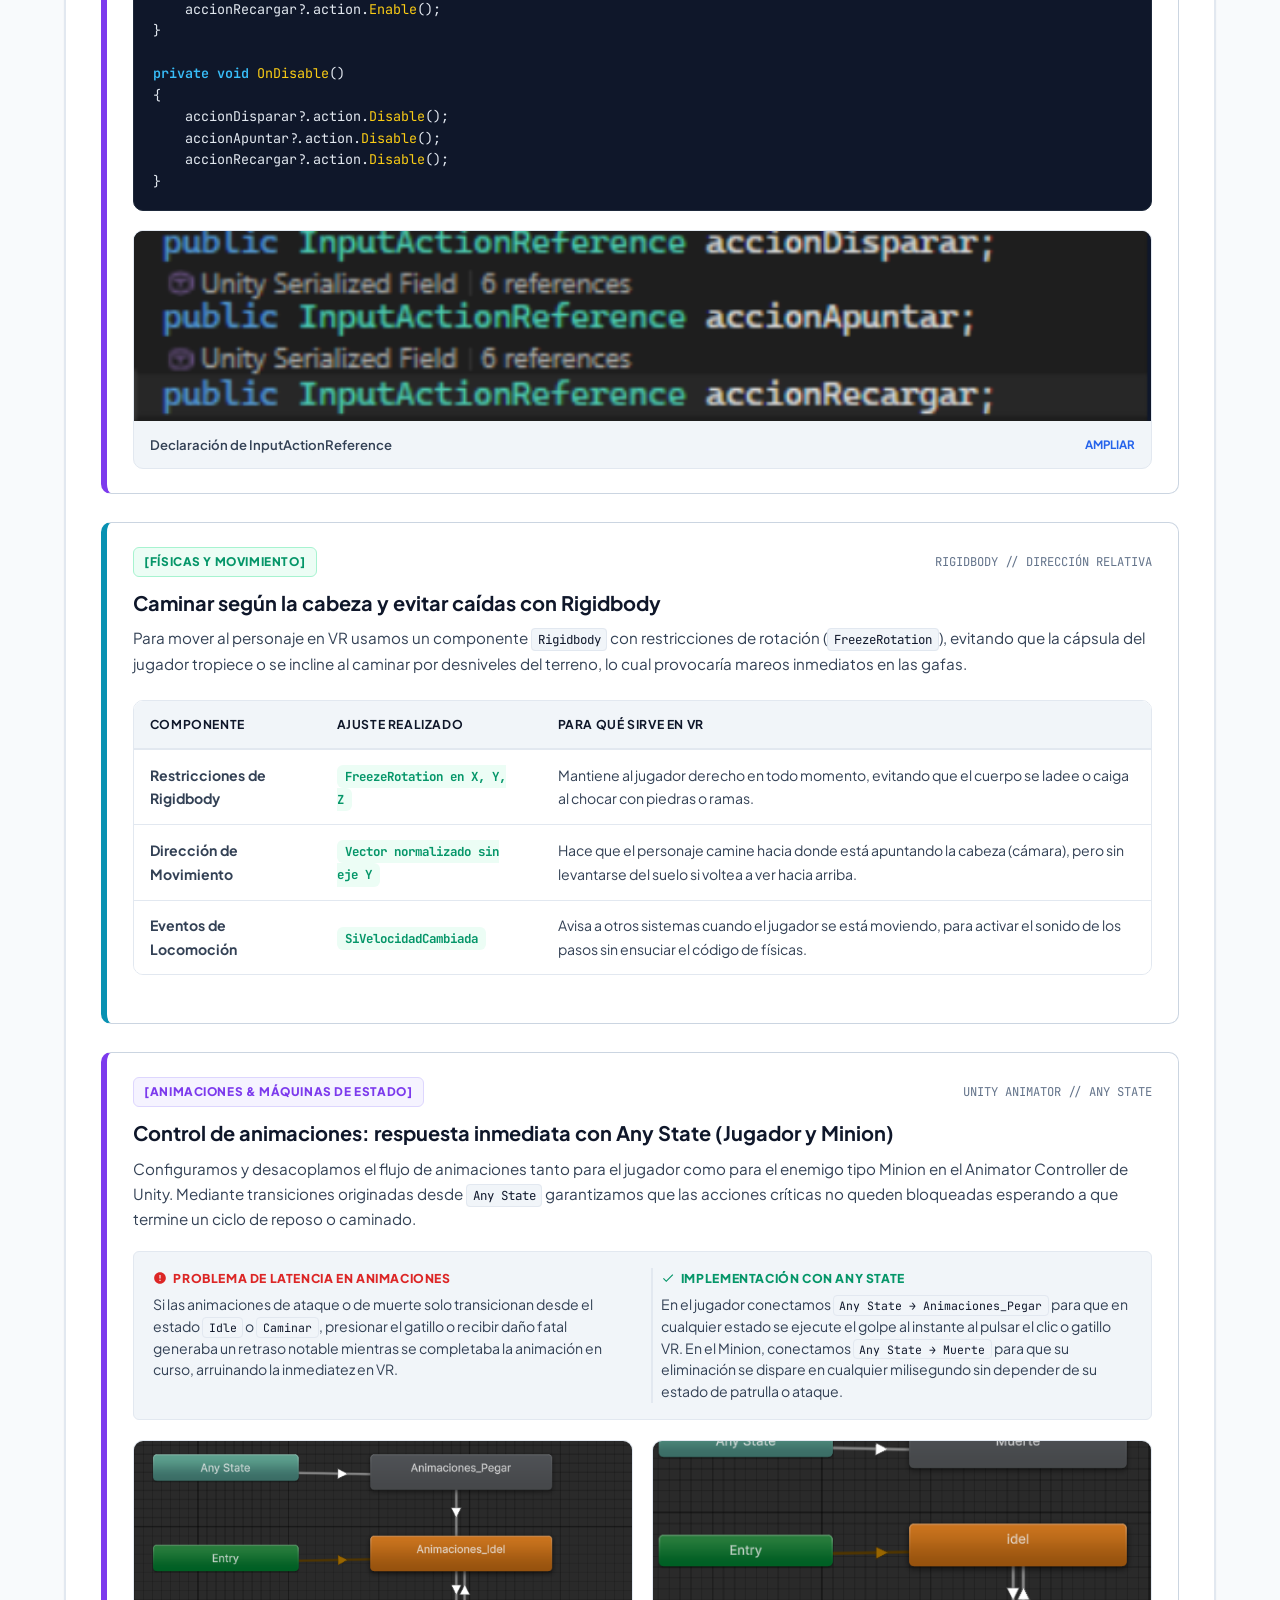
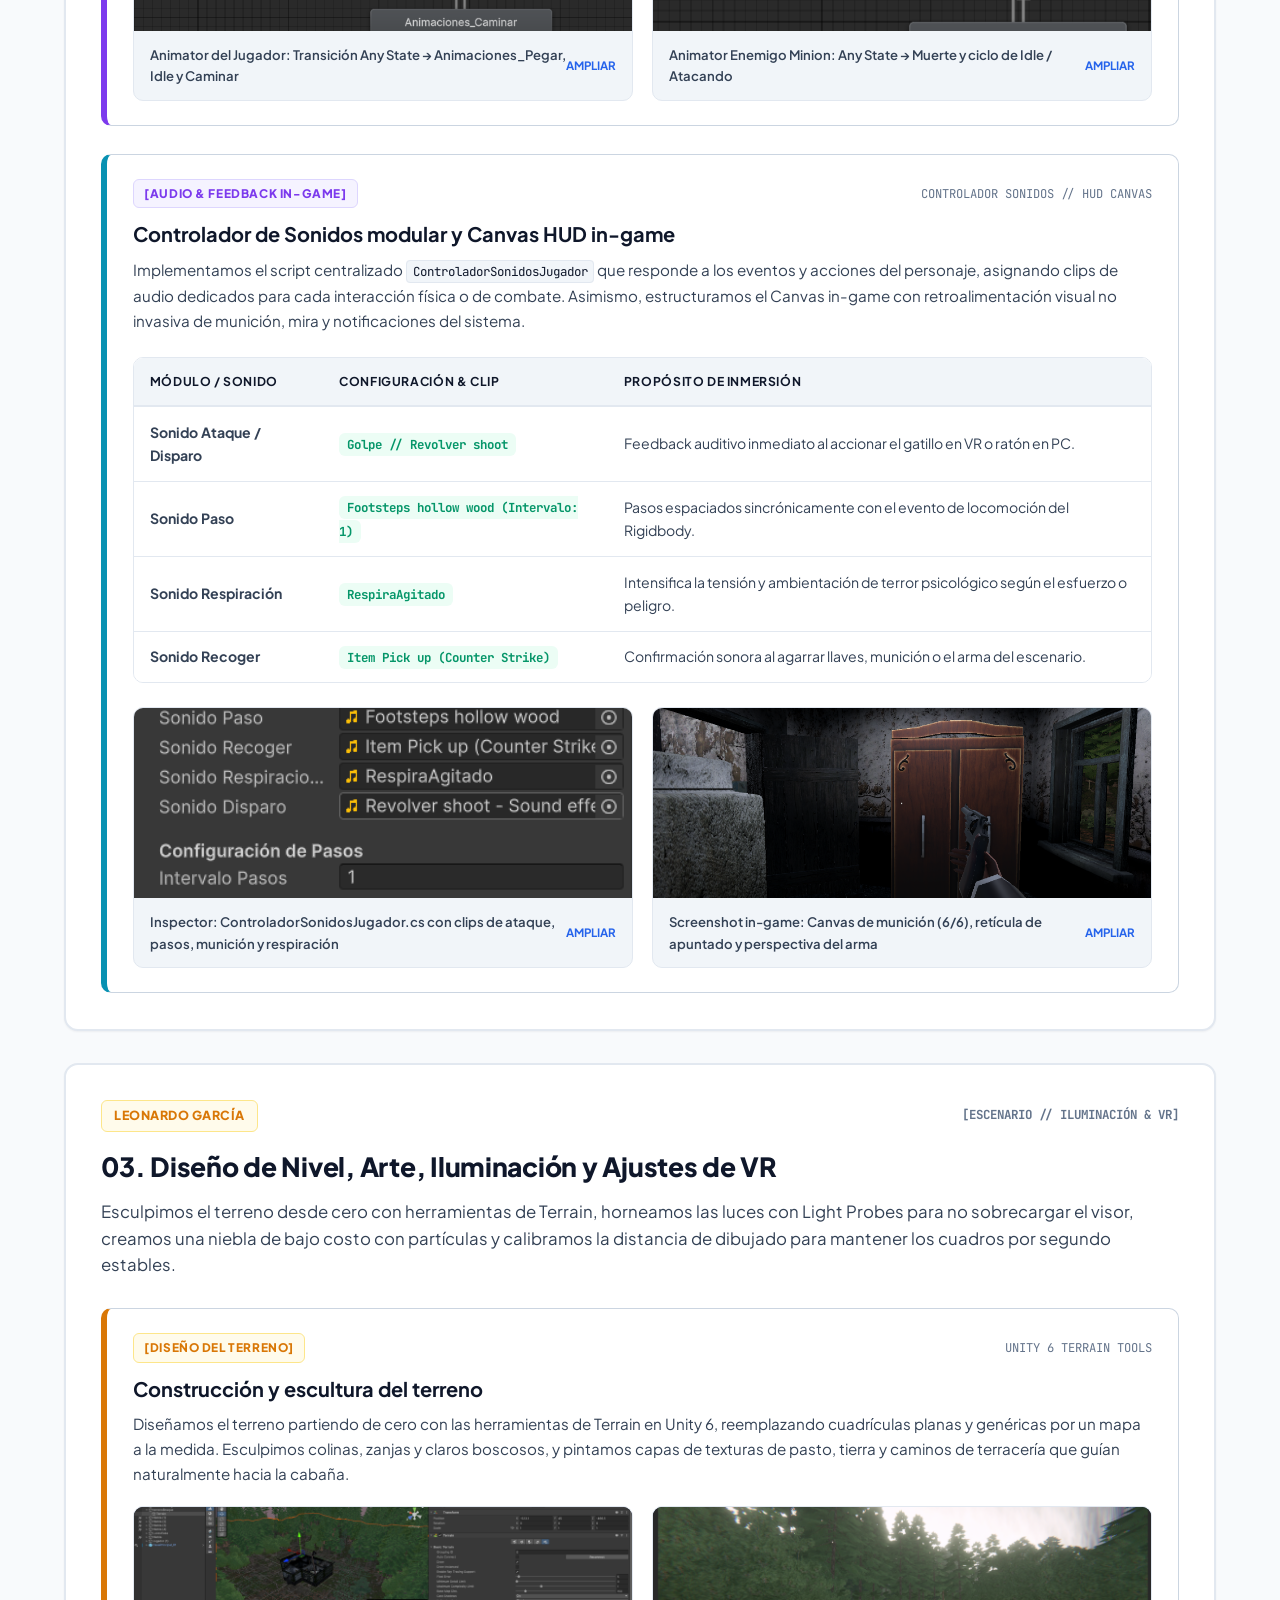
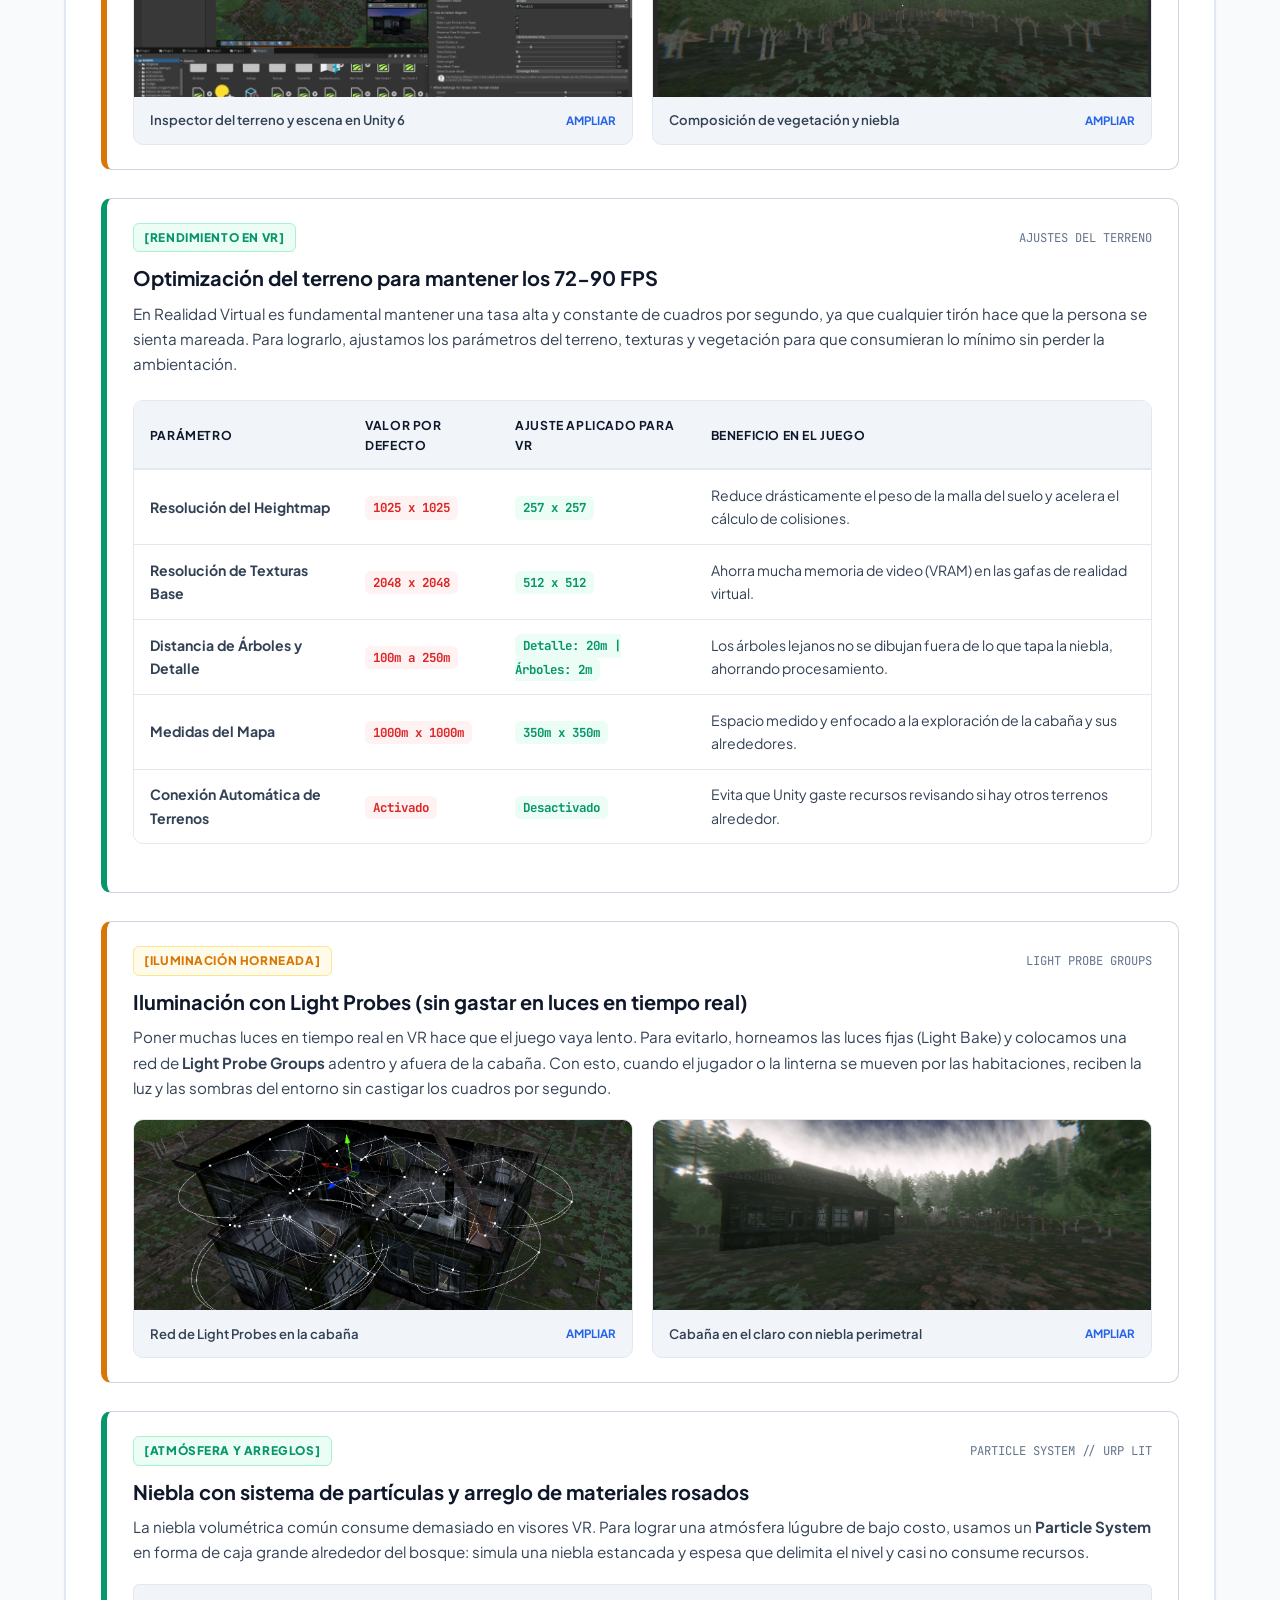
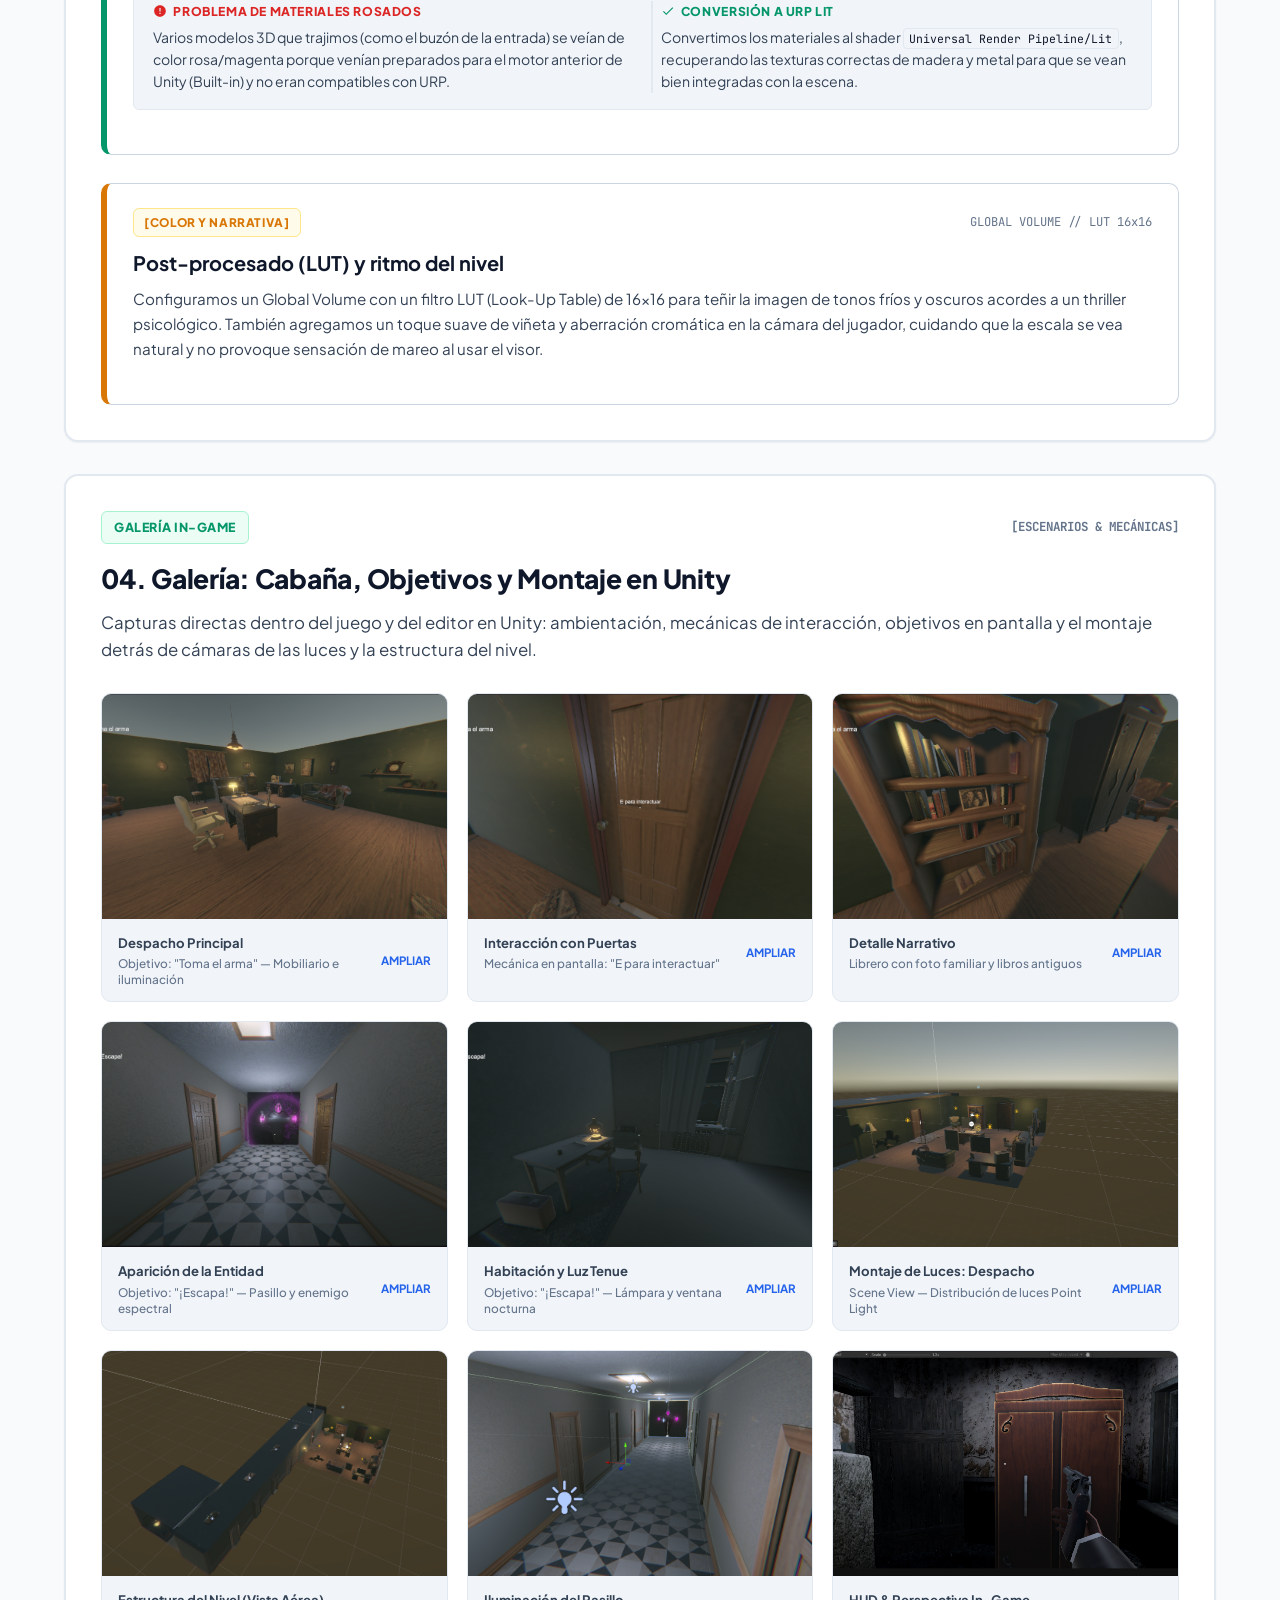
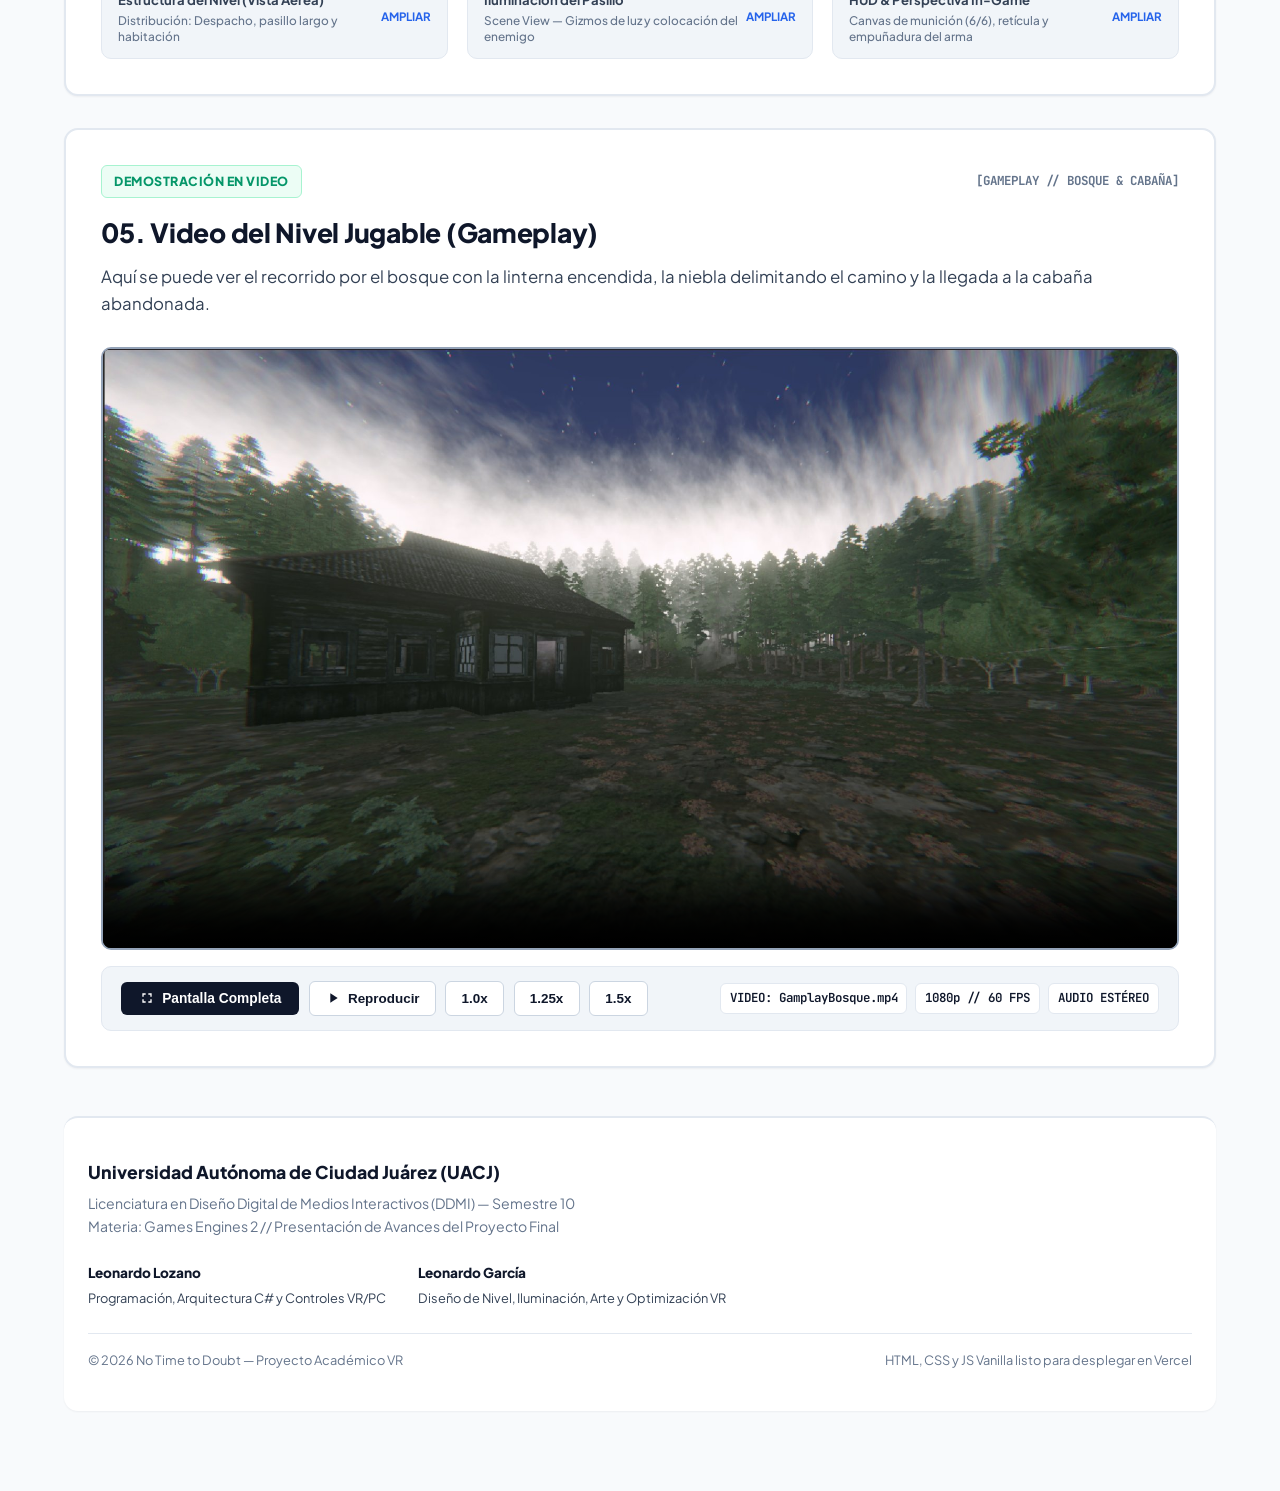
==== commit bedeb6f9: "feat: agregar vista separada de nueva version VR con 3 niveles, combate y 8 capturas" ====
--- a/index.html
+++ b/index.html
@@ -22,9 +22,23 @@
 
   <!-- Barra de Navegación Fija Superior -->
   <header class="top-nav">
+    <!-- Selector de Versión: Separación entre Lo Base y Lo Nuevo -->
+    <div class="version-strip">
+      <div class="version-strip-inner">
+        <span class="version-strip-label">HISTORIAL DE AVANCES // NO TIME TO DOUBT</span>
+        <div class="version-switcher" role="navigation" aria-label="Cambiar de versión de avances">
+          <a href="index.html" class="version-tab active" aria-current="page">Avance Base (Lo que ya está)</a>
+          <a href="nueva-version.html" class="version-tab">
+            Nueva Versión (VR &amp; 3 Niveles)
+            <span class="version-pill-new">NUEVO</span>
+          </a>
+        </div>
+      </div>
+    </div>
+
     <div class="nav-container">
       <div class="brand-wrapper">
-        <span class="brand-badge">AVANCES</span>
+        <span class="brand-badge">AVANCE BASE</span>
         <a href="#hero" class="brand-title">NO TIME TO DOUBT</a>
       </div>
 
@@ -39,6 +53,7 @@
       </nav>
 
       <div class="nav-actions">
+        <a href="nueva-version.html" class="btn-nav-secondary">Ver Lo Nuevo &rarr;</a>
         <a href="#gameplay-video-section" class="btn-nav-primary">
           <svg width="15" height="15" viewBox="0 0 24 24" fill="currentColor">
             <path d="M8 5v14l11-7z"/>
@@ -50,6 +65,34 @@
   </header>
 
   <main class="main-layout">
+    <!-- Callout de Acceso Directo a la Nueva Versión -->
+    <aside class="version-callout" aria-label="Acceso a la nueva versión de avances">
+      <div class="version-callout-body">
+        <div class="version-callout-badge-row">
+          <span class="callout-badge-new">ACTUALIZACIÓN DISPONIBLE // NUEVA VERSIÓN</span>
+          <span class="callout-badge-sep">SEPARADO DEL AVANCE BASE</span>
+        </div>
+        <h2 class="version-callout-title">Avances Recientes: Migración OpenXR, Cinturón VR, Combate y 3 Niveles</h2>
+        <p class="version-callout-desc">
+          Esta vista conserva intacto el avance anterior para mantener separados los hitos. Puedes acceder a la documentación completa de la nueva versión con todas las mecánicas VR, correcciones de colisiones, menú principal, atmósfera con partículas, jefe final y las nuevas capturas de pantalla.
+        </p>
+        <div class="version-highlights-row">
+          <span class="highlight-chip">OpenXR 1.14.3 &amp; XRI 3.0.11</span>
+          <span class="highlight-chip">CinturonVR &amp; Resaltado URP</span>
+          <span class="highlight-chip">NavMesh &amp; CharacterController</span>
+          <span class="highlight-chip">Menu.unity + Preferencias</span>
+          <span class="highlight-chip">Puertas, Llaves &amp; Combate</span>
+          <span class="highlight-chip">Prologo &rarr; Casa Nivel 2 &rarr; Nivel 3 (Jefe)</span>
+        </div>
+      </div>
+      <div class="version-callout-actions">
+        <a href="nueva-version.html" class="btn-callout-new">
+          Acceder a Lo Nuevo &rarr;
+        </a>
+        <span class="btn-callout-hint">6 secciones técnicas + 8 capturas nuevas</span>
+      </div>
+    </aside>
+
     <!-- Encabezado / Hero -->
     <header id="hero" class="patch-header">
       <div class="patch-meta-top">
--- a/style.css
+++ b/style.css
@@ -105,6 +105,87 @@
   background-color: var(--bg-surface);
   border-bottom: 2px solid var(--border-light);
   box-shadow: var(--shadow-sm);
+}
+
+/* Selector de Versión Superior (Separación Lo Base vs Lo Nuevo) */
+.version-strip {
+  background-color: var(--text-primary);
+  color: var(--text-inverse);
+  border-bottom: 1px solid var(--border-dark);
+}
+
+.version-strip-inner {
+  max-width: var(--max-width);
+  margin: 0 auto;
+  padding: 0.45rem 1.5rem;
+  display: flex;
+  align-items: center;
+  justify-content: space-between;
+  flex-wrap: wrap;
+  gap: 0.65rem;
+}
+
+.version-strip-label {
+  font-family: 'JetBrains Mono', monospace;
+  font-size: 0.74rem;
+  font-weight: 600;
+  color: #cbd5e1;
+  letter-spacing: 0.03em;
+}
+
+.version-switcher {
+  display: inline-flex;
+  align-items: center;
+  background-color: #1e293b;
+  border: 1px solid #334155;
+  border-radius: var(--radius-sm);
+  padding: 0.2rem;
+  gap: 0.25rem;
+}
+
+.version-tab {
+  display: inline-flex;
+  align-items: center;
+  gap: 0.45rem;
+  padding: 0.32rem 0.75rem;
+  border-radius: 4px;
+  font-size: 0.78rem;
+  font-weight: 700;
+  text-decoration: none;
+  color: #cbd5e1;
+  transition: background-color 0.15s ease, color 0.15s ease;
+}
+
+.version-tab:hover {
+  background-color: #334155;
+  color: #ffffff;
+}
+
+.version-tab.active {
+  background-color: var(--color-primary);
+  color: #ffffff;
+}
+
+.version-tab.active-new {
+  background-color: var(--color-success);
+  color: #ffffff;
+}
+
+.version-pill-new {
+  background-color: var(--color-success);
+  color: #ffffff;
+  font-family: 'JetBrains Mono', monospace;
+  font-size: 0.65rem;
+  font-weight: 800;
+  padding: 0.1rem 0.4rem;
+  border-radius: 3px;
+  letter-spacing: 0.05em;
+  text-transform: uppercase;
+}
+
+.version-tab.active-new .version-pill-new {
+  background-color: #064e3b;
+  color: #ecfdf5;
 }
 
 .nav-container {
@@ -1033,11 +1114,348 @@
 }
 
 /* Responsividad */
+/* ==========================================================================
+   ELEMENTOS DE NUEVA VERSIÓN & BANNER DE SEPARACIÓN (SIN DEGRADADOS)
+   ========================================================================== */
+
+/* Banner de acceso a lo nuevo en la página base */
+.version-callout {
+  background-color: #0f172a;
+  color: #f8fafc;
+  border: 2px solid #1e293b;
+  border-left: 6px solid var(--color-success);
+  border-radius: var(--radius-lg);
+  padding: 1.5rem 1.8rem;
+  margin-bottom: 1.75rem;
+  display: flex;
+  align-items: center;
+  justify-content: space-between;
+  flex-wrap: wrap;
+  gap: 1.25rem;
+  box-shadow: var(--shadow-md);
+}
+
+.version-callout-body {
+  flex: 1 1 540px;
+}
+
+.version-callout-badge-row {
+  display: flex;
+  align-items: center;
+  flex-wrap: wrap;
+  gap: 0.5rem;
+  margin-bottom: 0.55rem;
+}
+
+.callout-badge-new {
+  background-color: var(--color-success);
+  color: #ffffff;
+  font-family: 'JetBrains Mono', monospace;
+  font-size: 0.72rem;
+  font-weight: 800;
+  padding: 0.2rem 0.55rem;
+  border-radius: 4px;
+  text-transform: uppercase;
+  letter-spacing: 0.05em;
+}
+
+.callout-badge-sep {
+  background-color: #1e293b;
+  color: #cbd5e1;
+  border: 1px solid #334155;
+  font-family: 'JetBrains Mono', monospace;
+  font-size: 0.72rem;
+  font-weight: 600;
+  padding: 0.2rem 0.55rem;
+  border-radius: 4px;
+}
+
+.version-callout-title {
+  font-size: 1.25rem;
+  font-weight: 800;
+  color: #ffffff;
+  margin-bottom: 0.35rem;
+  line-height: 1.3;
+}
+
+.version-callout-desc {
+  font-size: 0.92rem;
+  color: #cbd5e1;
+  line-height: 1.55;
+  margin-bottom: 0.75rem;
+}
+
+.version-highlights-row {
+  display: flex;
+  flex-wrap: wrap;
+  gap: 0.4rem;
+}
+
+.highlight-chip {
+  background-color: #1e293b;
+  color: #e2e8f0;
+  border: 1px solid #334155;
+  font-size: 0.75rem;
+  font-weight: 600;
+  padding: 0.22rem 0.6rem;
+  border-radius: var(--radius-sm);
+}
+
+.version-callout-actions {
+  display: flex;
+  flex-direction: column;
+  align-items: flex-end;
+  gap: 0.45rem;
+}
+
+.btn-callout-new {
+  display: inline-flex;
+  align-items: center;
+  gap: 0.5rem;
+  background-color: var(--color-success);
+  color: #ffffff;
+  padding: 0.75rem 1.3rem;
+  border-radius: var(--radius-md);
+  font-size: 0.92rem;
+  font-weight: 800;
+  text-decoration: none;
+  border: 1px solid #10b981;
+  transition: background-color 0.15s ease, transform 0.15s ease;
+  white-space: nowrap;
+}
+
+.btn-callout-new:hover {
+  background-color: #047857;
+  transform: translateY(-1px);
+}
+
+.btn-callout-hint {
+  font-size: 0.74rem;
+  color: #94a3b8;
+  font-family: 'JetBrains Mono', monospace;
+}
+
+/* Context bar en Nueva Versión para volver fácilmente a la Base */
+.version-context-banner {
+  background-color: var(--color-success-subtle);
+  border: 1px solid #a7f3d0;
+  border-left: 5px solid var(--color-success);
+  border-radius: var(--radius-md);
+  padding: 0.9rem 1.25rem;
+  margin-bottom: 1.5rem;
+  display: flex;
+  align-items: center;
+  justify-content: space-between;
+  flex-wrap: wrap;
+  gap: 0.85rem;
+}
+
+.version-context-text {
+  font-size: 0.88rem;
+  color: #064e3b;
+  font-weight: 600;
+}
+
+.btn-back-base {
+  display: inline-flex;
+  align-items: center;
+  gap: 0.4rem;
+  background-color: var(--bg-surface);
+  color: var(--text-primary);
+  border: 1px solid var(--border-subtle);
+  padding: 0.42rem 0.9rem;
+  border-radius: var(--radius-sm);
+  font-size: 0.82rem;
+  font-weight: 700;
+  text-decoration: none;
+  transition: background-color 0.15s ease, border-color 0.15s ease;
+}
+
+.btn-back-base:hover {
+  background-color: var(--bg-surface-alt);
+  border-color: var(--border-strong);
+}
+
+/* Badges y bordes adicionales sólidos */
+.card-blue {
+  border-left-color: var(--color-primary);
+}
+
+.tag-new-version {
+  background-color: var(--color-success-subtle);
+  color: var(--color-success);
+  border-color: #a7f3d0;
+}
+
+.tag-vr {
+  background-color: var(--color-primary-subtle);
+  color: var(--color-primary);
+  border-color: #bfdbfe;
+}
+
+.tag-combat {
+  background-color: var(--color-danger-subtle);
+  color: var(--color-danger);
+  border-color: #fecaca;
+}
+
+.tag-levels {
+  background-color: var(--color-warning-subtle);
+  color: var(--color-warning);
+  border-color: #fde68a;
+}
+
+/* Listas estructuradas limpias dentro de tarjetas */
+.feature-list {
+  list-style: none;
+  display: flex;
+  flex-direction: column;
+  gap: 0.65rem;
+  margin: 0.85rem 0 1.1rem 0;
+}
+
+.feature-list li {
+  position: relative;
+  padding-left: 1.25rem;
+  font-size: 0.92rem;
+  line-height: 1.6;
+  color: var(--text-secondary);
+}
+
+.feature-list li::before {
+  content: "";
+  position: absolute;
+  left: 0;
+  top: 0.62rem;
+  width: 7px;
+  height: 7px;
+  border-radius: 2px;
+  background-color: var(--color-primary);
+}
+
+.feature-list-green li::before {
+  background-color: var(--color-success);
+}
+
+.feature-list-amber li::before {
+  background-color: var(--color-warning);
+}
+
+.feature-list-danger li::before {
+  background-color: var(--color-danger);
+}
+
+.feature-list code,
+.card-desc code,
+.specs-table code,
+.challenge-text code,
+.solution-text code {
+  font-family: 'JetBrains Mono', monospace;
+  font-size: 0.82em;
+  background-color: var(--bg-surface-alt);
+  color: var(--text-primary);
+  padding: 0.12rem 0.36rem;
+  border-radius: 4px;
+  border: 1px solid var(--border-light);
+}
+
+/* Grid de conteo de partículas y métricas rápidas */
+.particle-count-grid {
+  display: grid;
+  grid-template-columns: repeat(auto-fit, minmax(180px, 1fr));
+  gap: 0.85rem;
+  margin-top: 1rem;
+}
+
+.particle-stat-card {
+  background-color: var(--bg-surface-alt);
+  border: 1px solid var(--border-light);
+  border-radius: var(--radius-md);
+  padding: 0.9rem 1rem;
+}
+
+.particle-stat-num {
+  font-family: 'JetBrains Mono', monospace;
+  font-size: 1.45rem;
+  font-weight: 800;
+  color: var(--text-primary);
+  line-height: 1.15;
+}
+
+.particle-stat-scene {
+  font-family: 'JetBrains Mono', monospace;
+  font-size: 0.78rem;
+  font-weight: 700;
+  color: var(--color-primary);
+  margin-top: 0.25rem;
+}
+
+.particle-stat-note {
+  font-size: 0.78rem;
+  color: var(--text-muted);
+  margin-top: 0.15rem;
+}
+
+/* Flujo de niveles */
+.levels-flow-bar {
+  display: grid;
+  grid-template-columns: repeat(auto-fit, minmax(220px, 1fr));
+  gap: 0.85rem;
+  margin-bottom: 1.5rem;
+}
+
+.level-node {
+  background-color: var(--bg-surface-alt);
+  border: 1px solid var(--border-subtle);
+  border-top: 4px solid var(--color-primary);
+  border-radius: var(--radius-md);
+  padding: 0.9rem 1rem;
+}
+
+.level-node-1 { border-top-color: var(--color-teal); }
+.level-node-2 { border-top-color: var(--color-warning); }
+.level-node-3 { border-top-color: var(--color-purple); }
+
+.level-node-step {
+  font-family: 'JetBrains Mono', monospace;
+  font-size: 0.72rem;
+  font-weight: 800;
+  text-transform: uppercase;
+  color: var(--text-muted);
+}
+
+.level-node-title {
+  font-size: 0.98rem;
+  font-weight: 800;
+  color: var(--text-primary);
+  margin: 0.2rem 0;
+}
+
+.level-node-link {
+  font-family: 'JetBrains Mono', monospace;
+  font-size: 0.75rem;
+  color: var(--color-success);
+  font-weight: 700;
+}
+
+/* Responsividad */
 @media (max-width: 900px) {
   .nav-links {
     display: none;
   }
 
+  .version-strip-label {
+    display: none;
+  }
+
+  .version-strip-inner {
+    justify-content: center;
+  }
+
+  .version-callout-actions {
+    align-items: flex-start;
+  }
+
   .patch-title {
     font-size: 1.8rem;
   }
@@ -1056,6 +1474,11 @@
     padding: 1rem 0.8rem 3rem 0.8rem;
   }
 
+  .version-tab {
+    font-size: 0.72rem;
+    padding: 0.28rem 0.55rem;
+  }
+
   .patch-title {
     font-size: 1.45rem;
   }
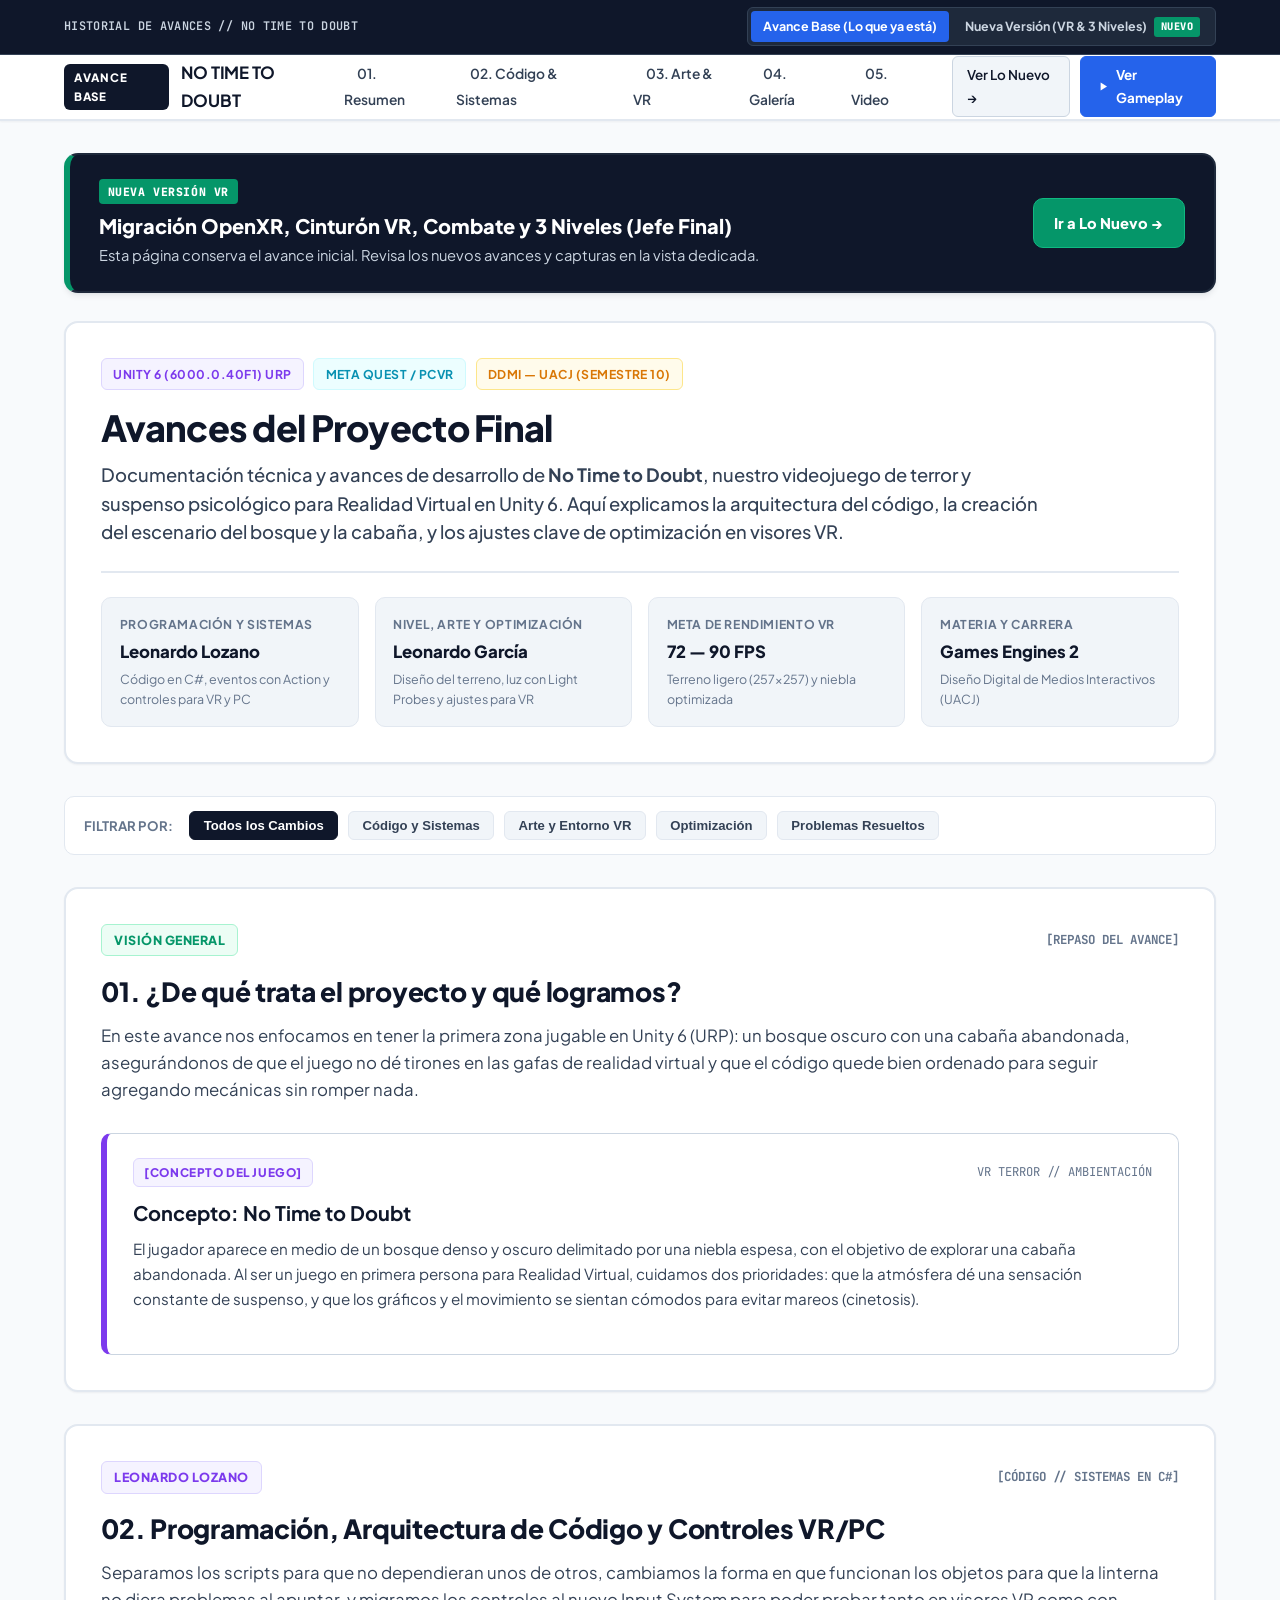
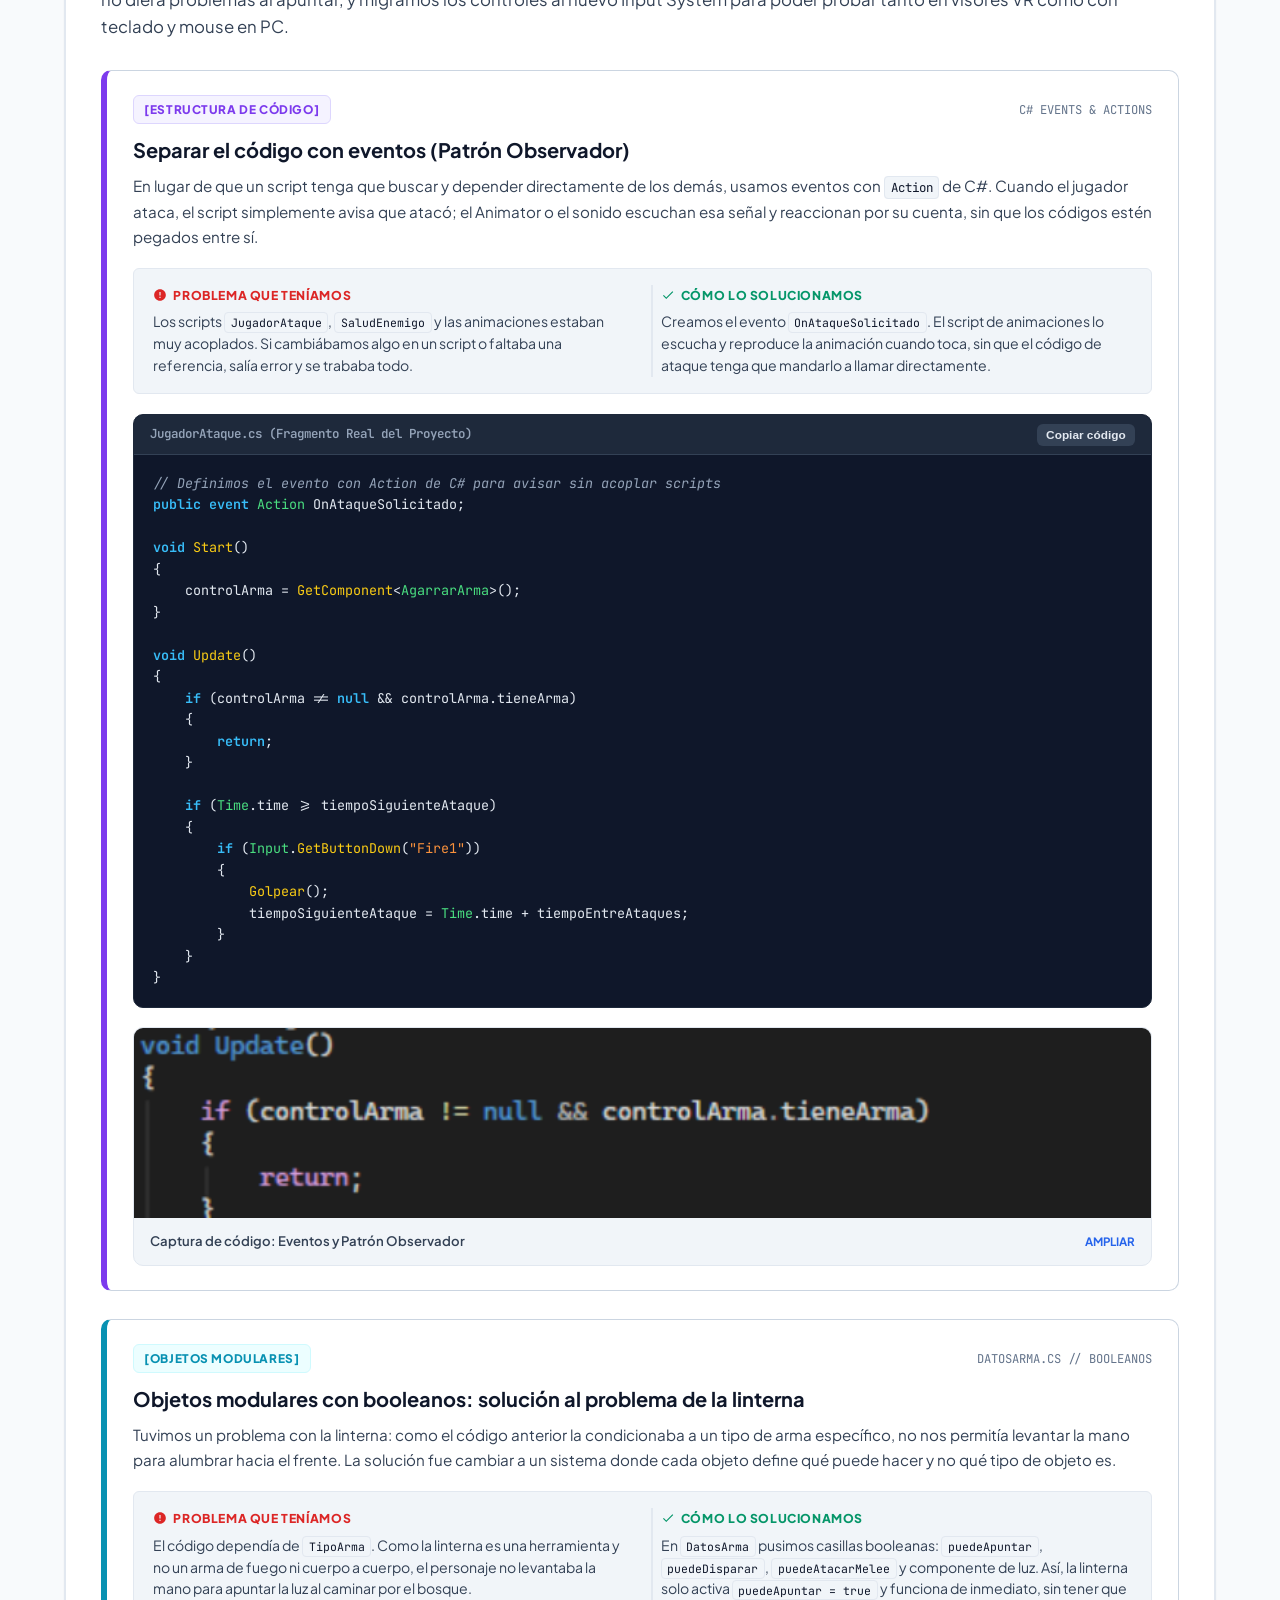
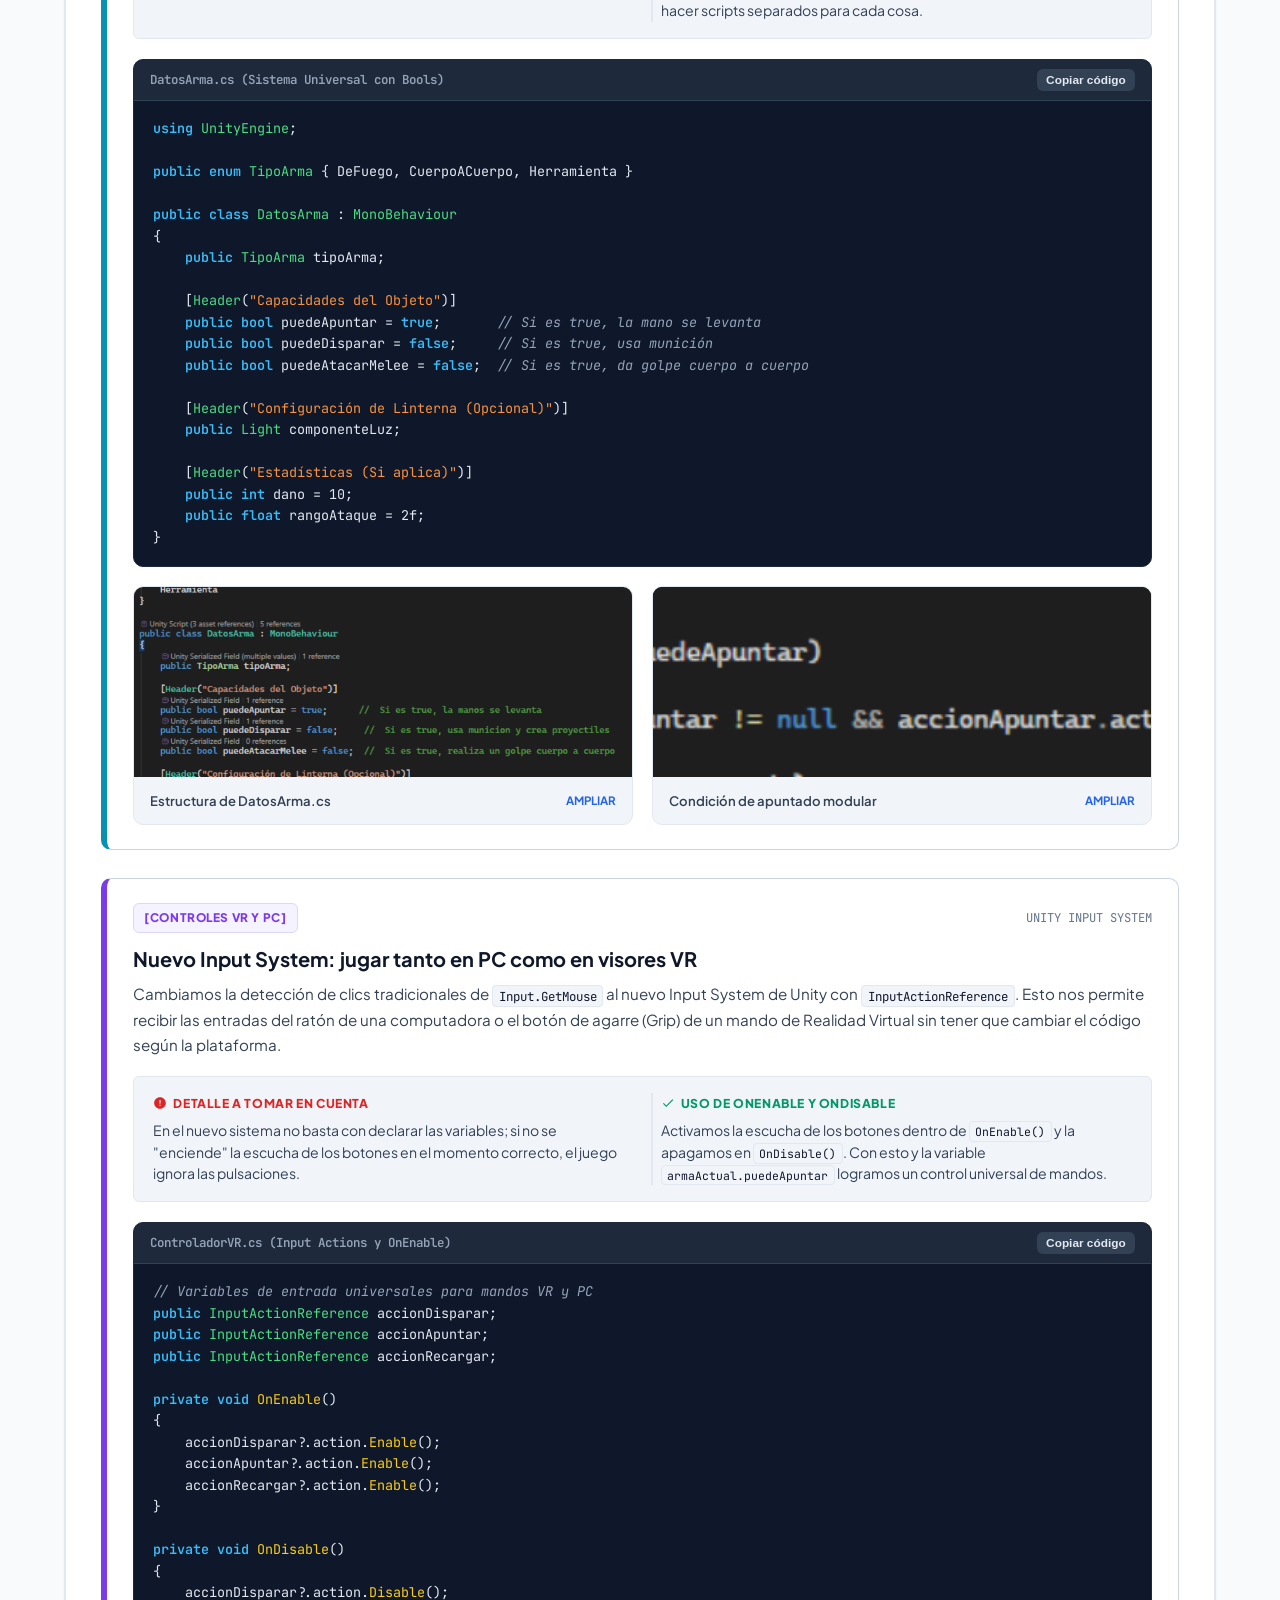
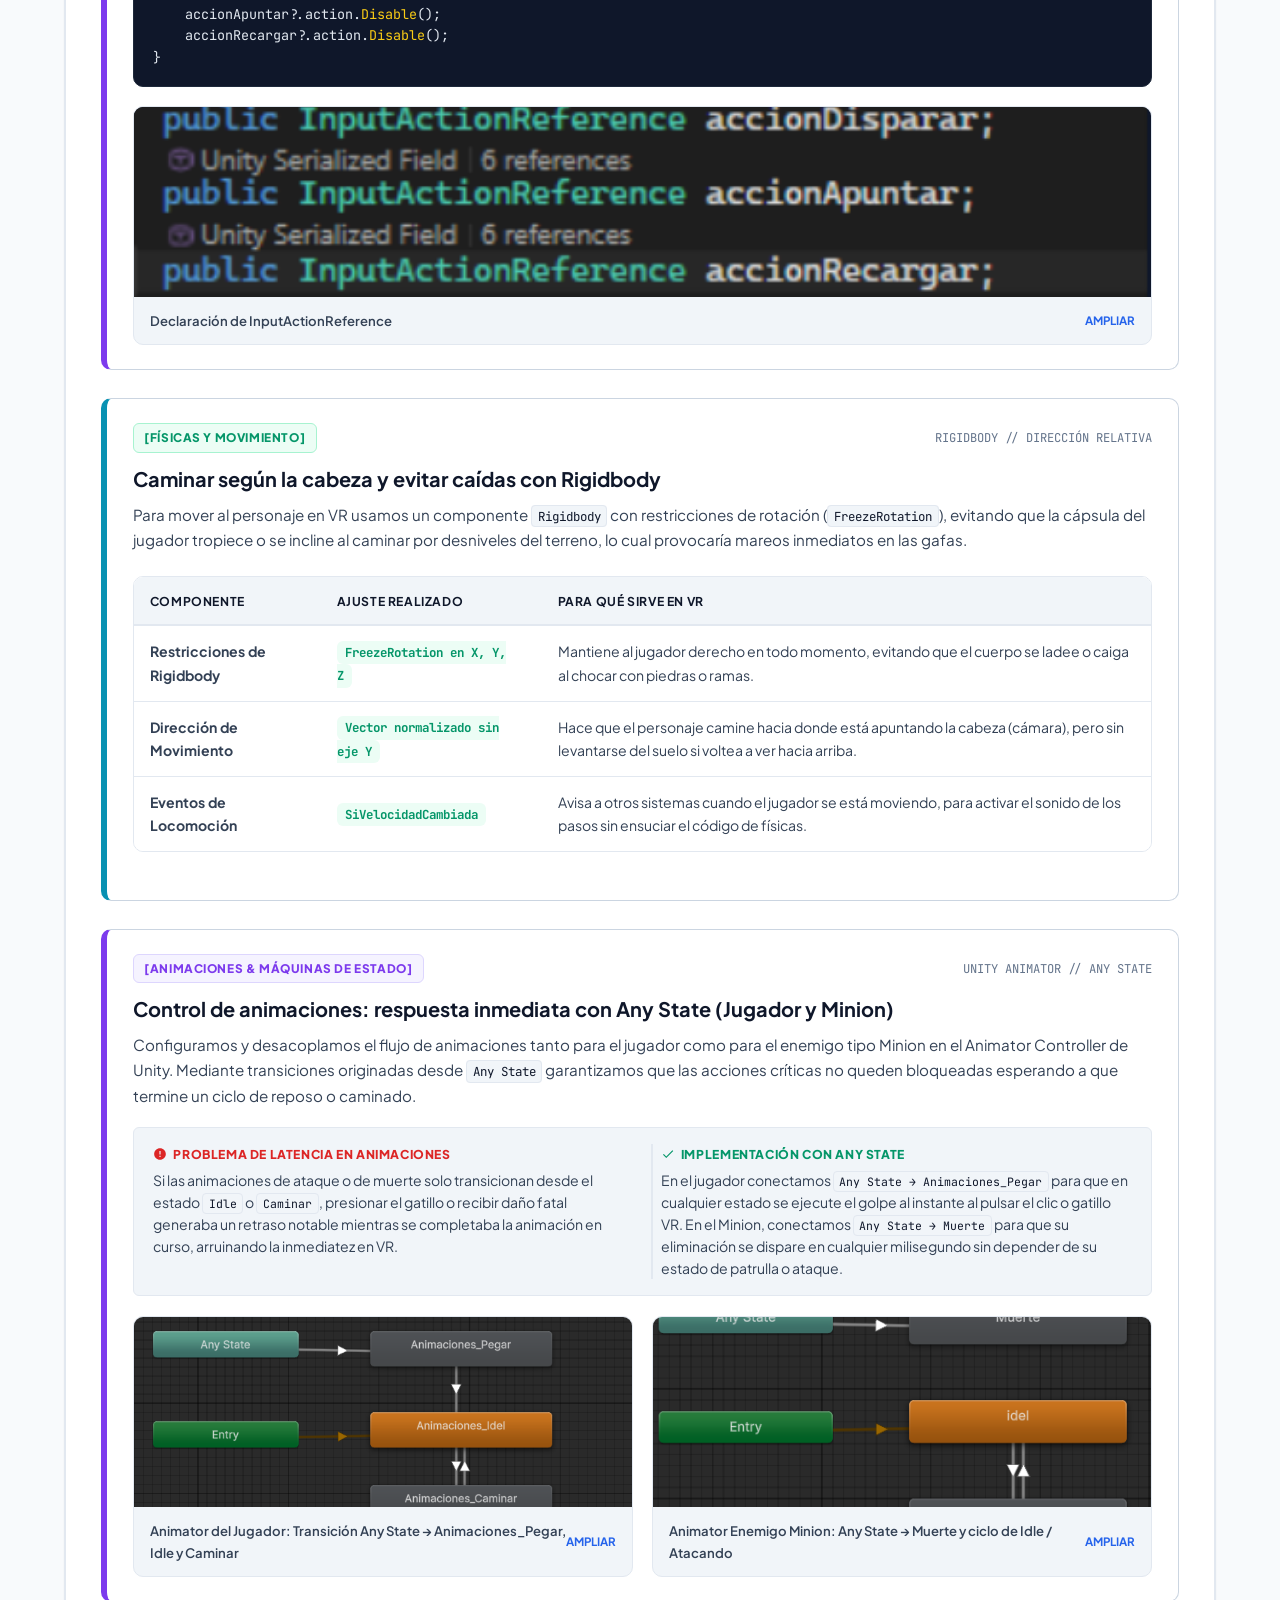
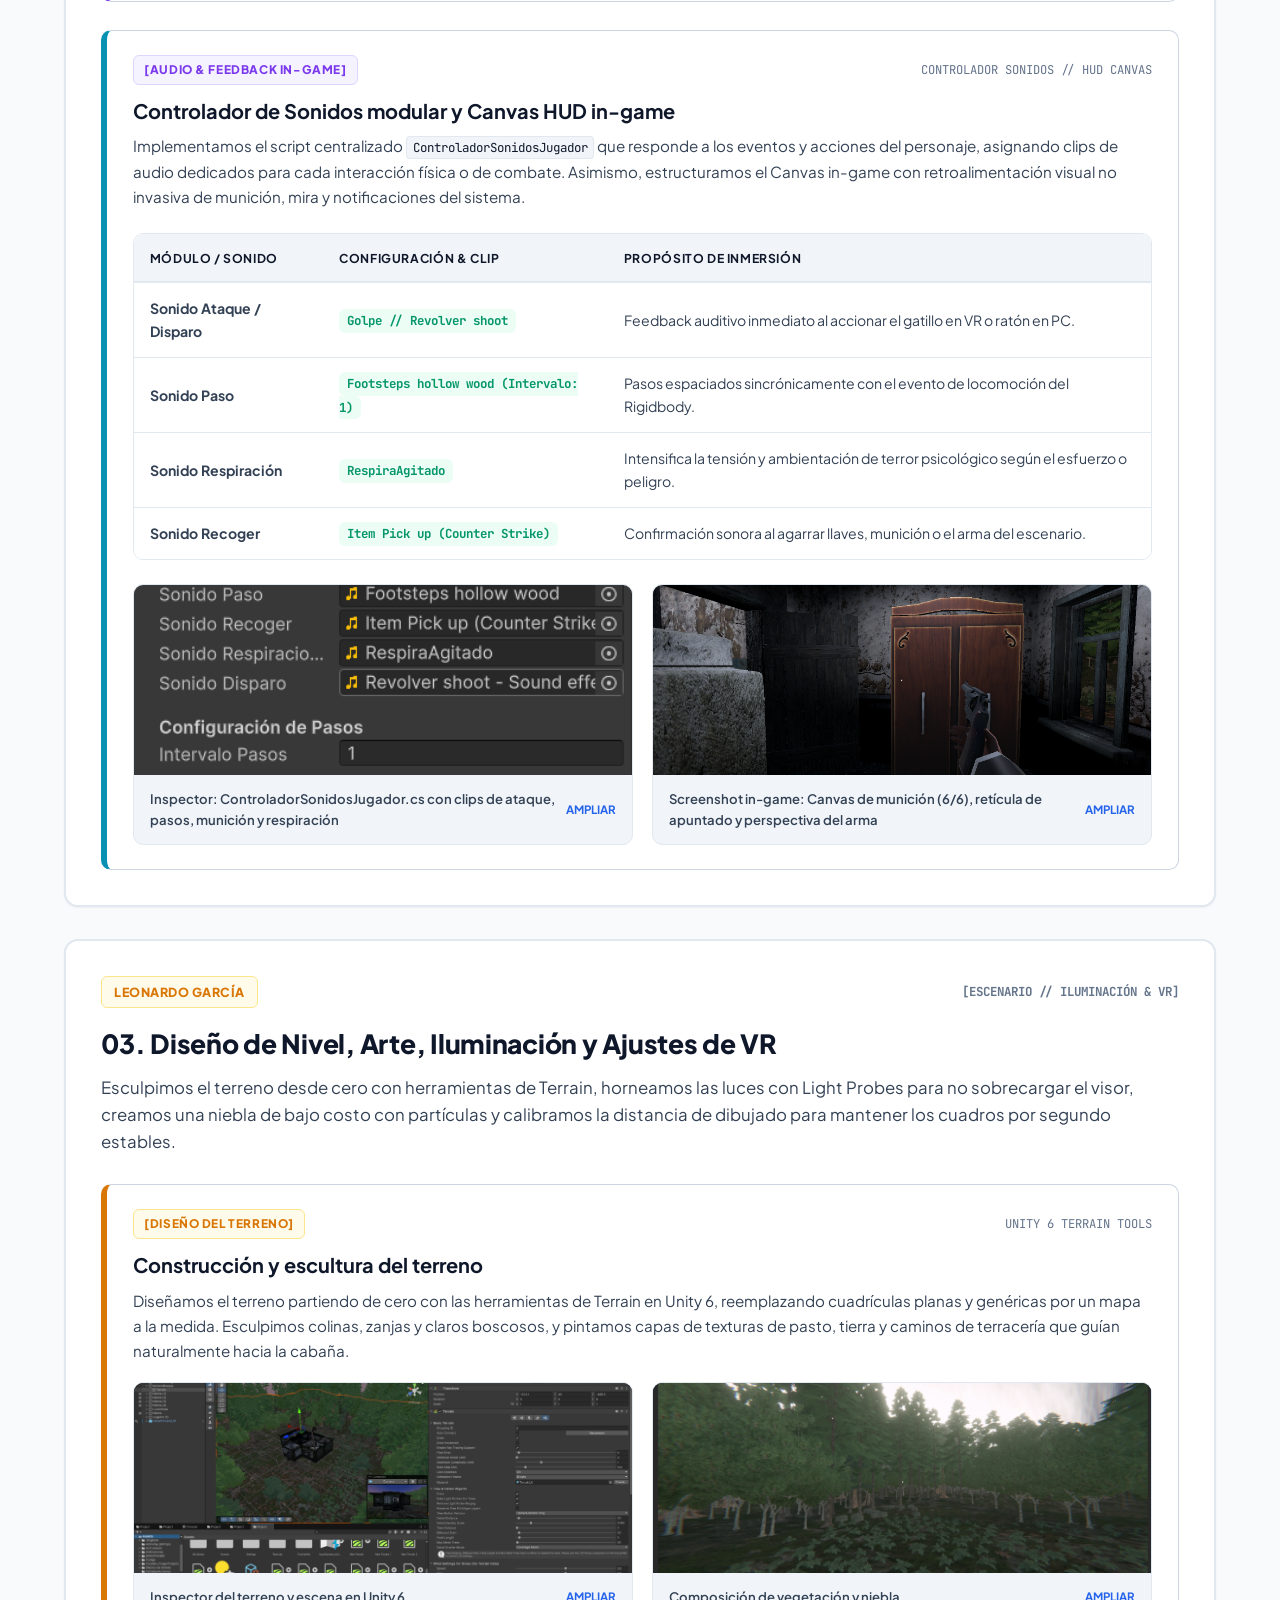
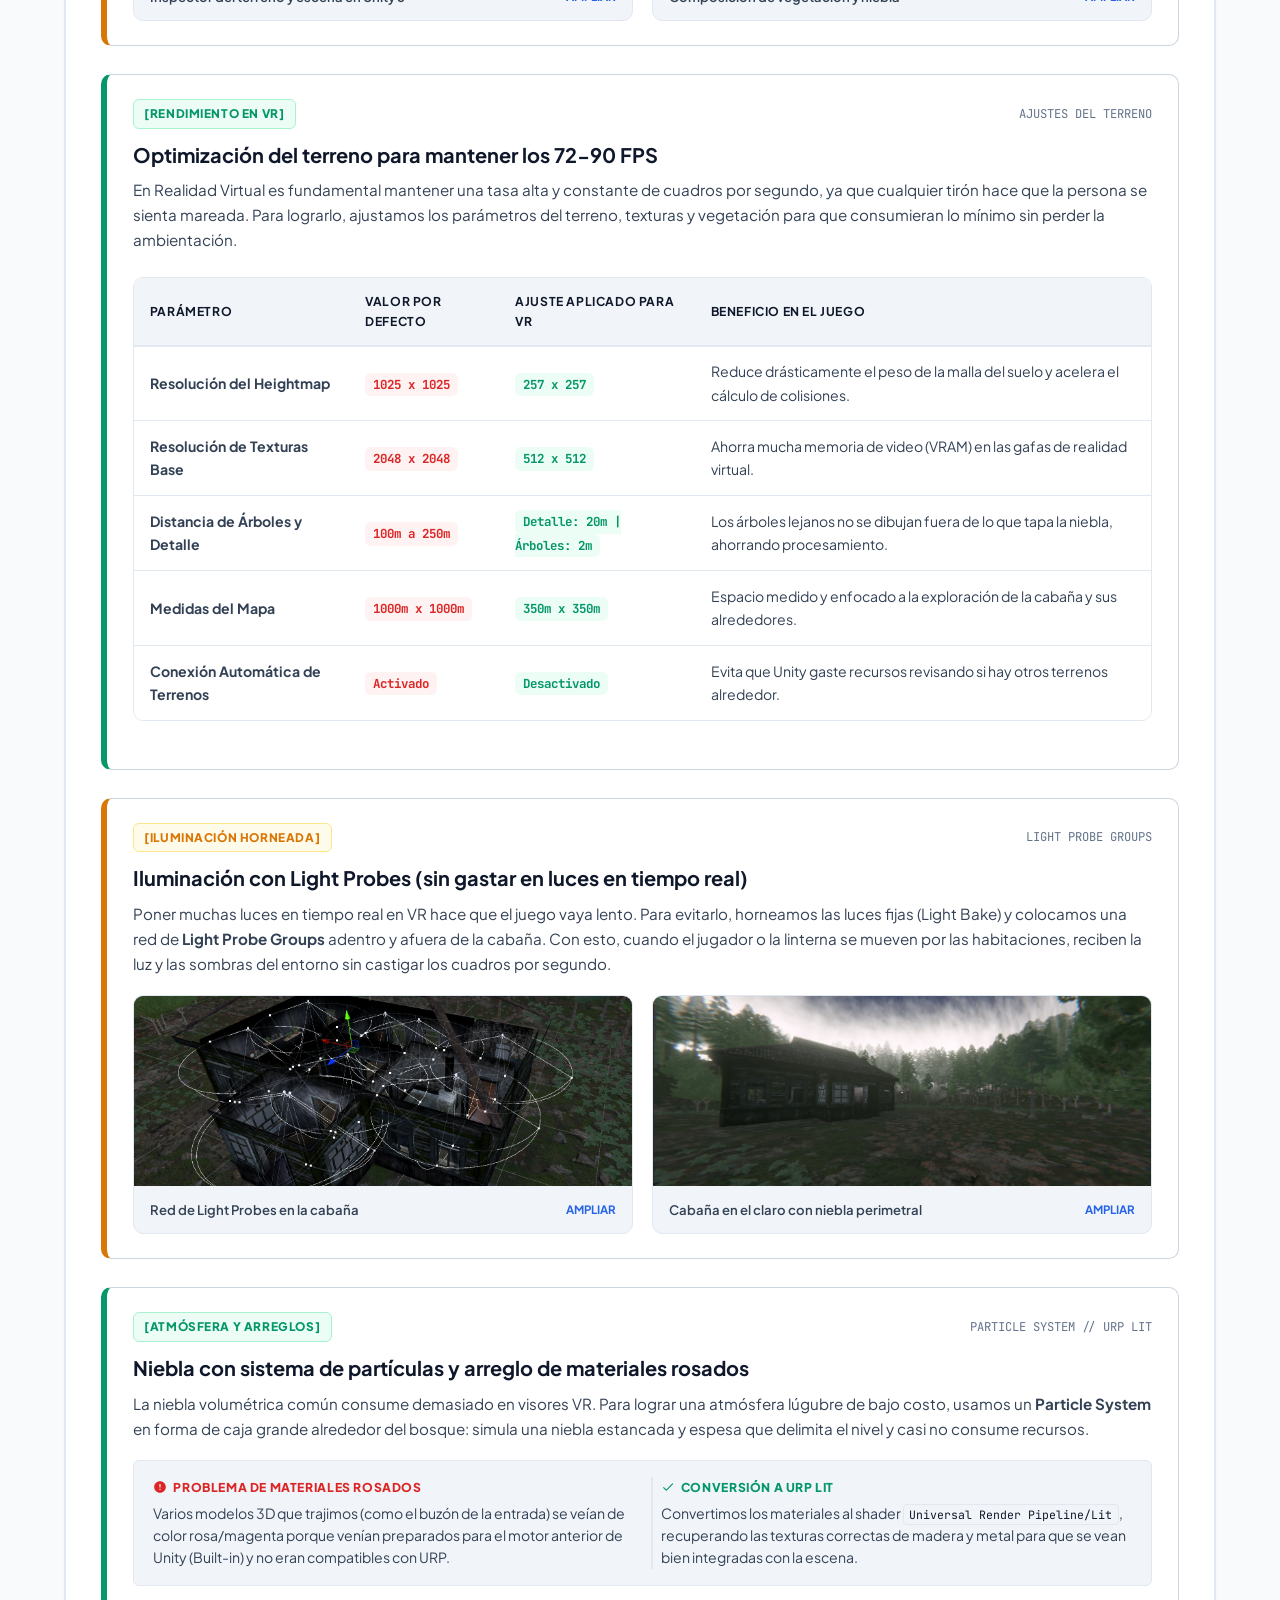
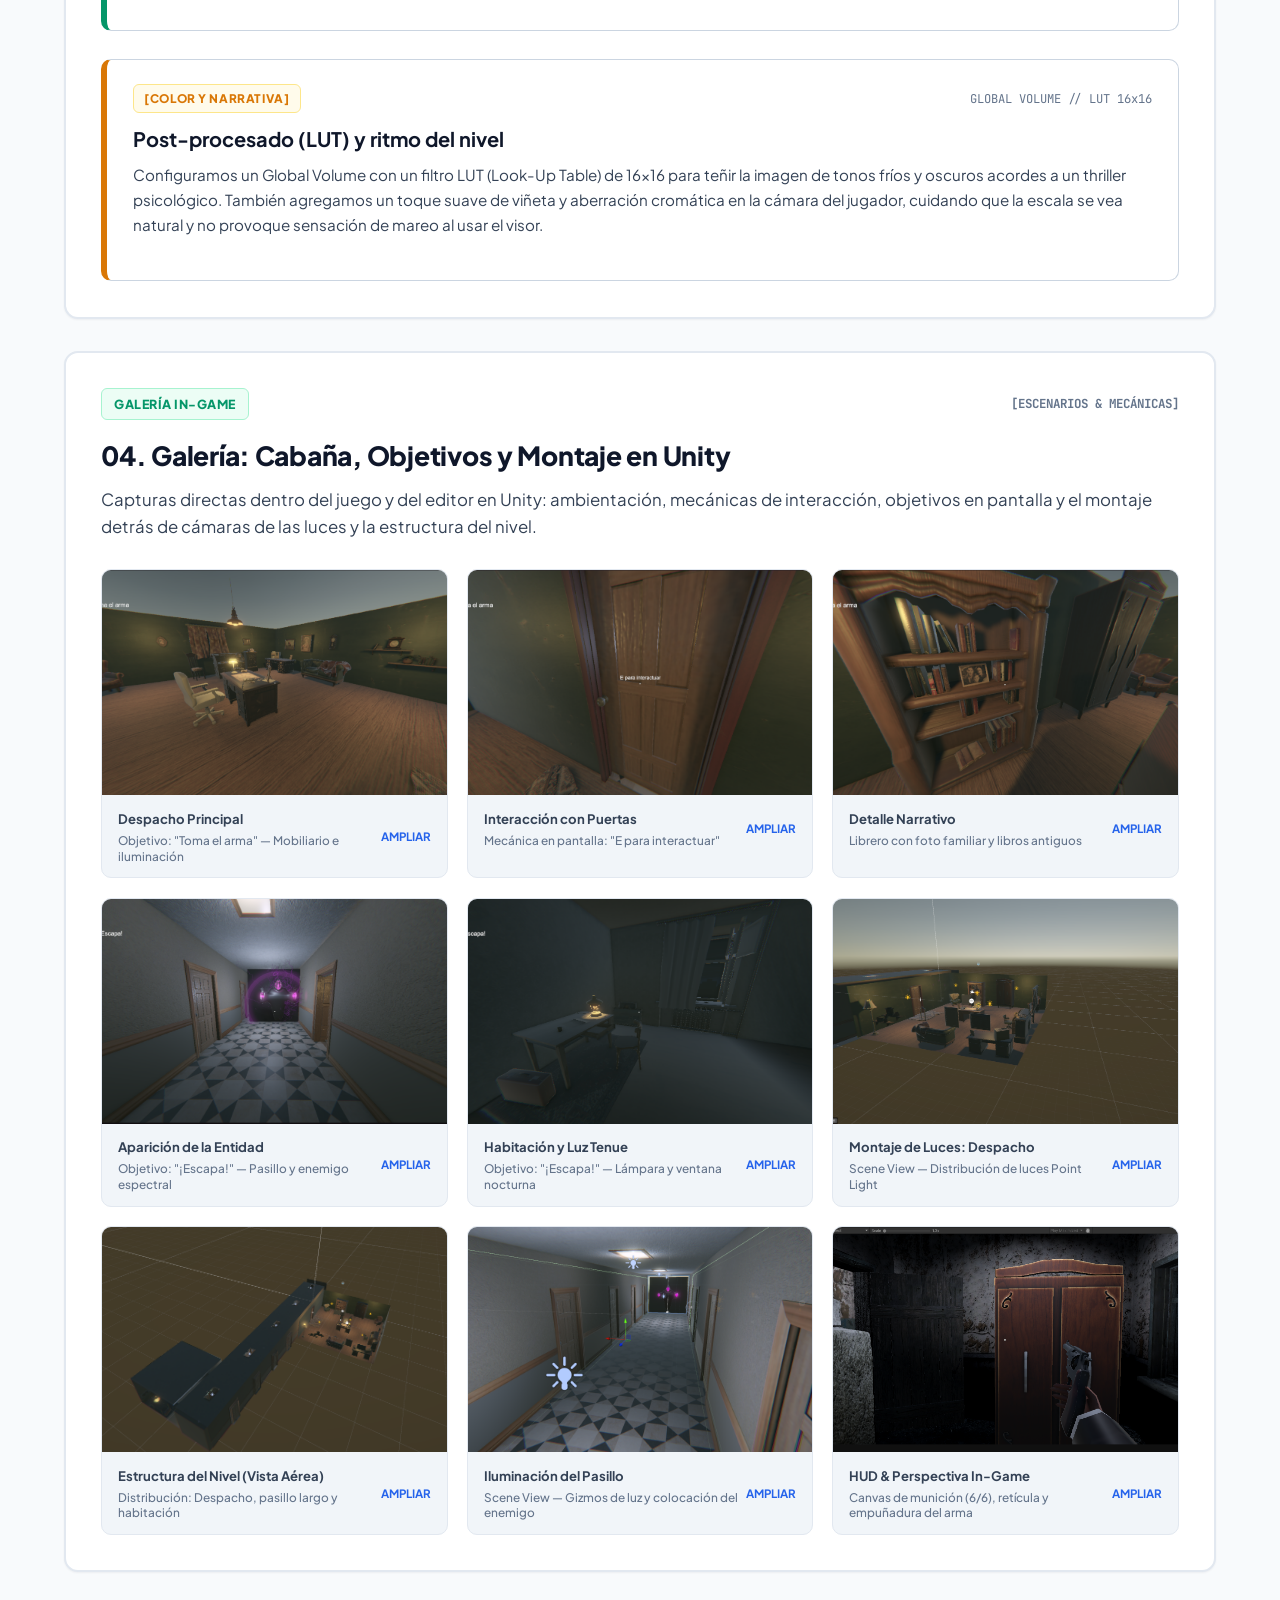
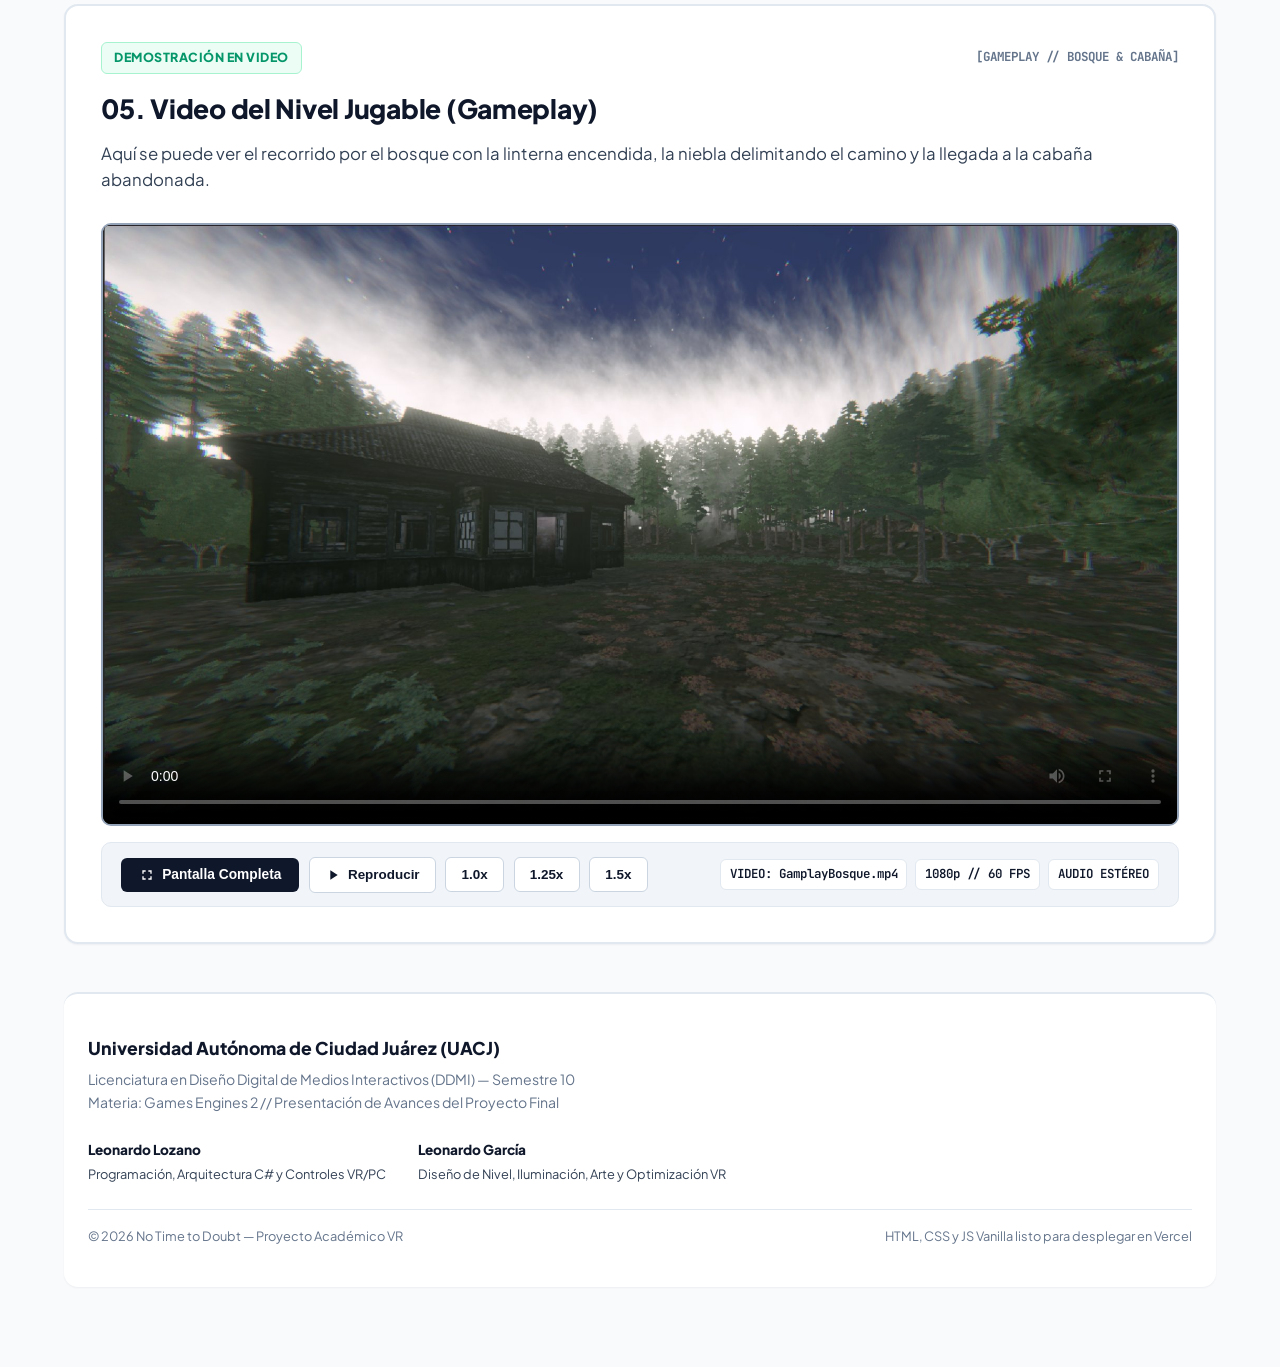
==== commit e9efb7aa: "refactor: condensar secciones y eliminar texto de relleno en nueva-version" ====
--- a/index.html
+++ b/index.html
@@ -65,31 +65,21 @@
   </header>
 
   <main class="main-layout">
-    <!-- Callout de Acceso Directo a la Nueva Versión -->
+    <!-- Callout compacto de Acceso Directo a la Nueva Versión -->
     <aside class="version-callout" aria-label="Acceso a la nueva versión de avances">
       <div class="version-callout-body">
         <div class="version-callout-badge-row">
-          <span class="callout-badge-new">ACTUALIZACIÓN DISPONIBLE // NUEVA VERSIÓN</span>
-          <span class="callout-badge-sep">SEPARADO DEL AVANCE BASE</span>
-        </div>
-        <h2 class="version-callout-title">Avances Recientes: Migración OpenXR, Cinturón VR, Combate y 3 Niveles</h2>
-        <p class="version-callout-desc">
-          Esta vista conserva intacto el avance anterior para mantener separados los hitos. Puedes acceder a la documentación completa de la nueva versión con todas las mecánicas VR, correcciones de colisiones, menú principal, atmósfera con partículas, jefe final y las nuevas capturas de pantalla.
+          <span class="callout-badge-new">NUEVA VERSIÓN VR</span>
+        </div>
+        <h2 class="version-callout-title">Migración OpenXR, Cinturón VR, Combate y 3 Niveles (Jefe Final)</h2>
+        <p class="version-callout-desc" style="margin-bottom: 0;">
+          Esta página conserva el avance inicial. Revisa los nuevos avances y capturas en la vista dedicada.
         </p>
-        <div class="version-highlights-row">
-          <span class="highlight-chip">OpenXR 1.14.3 &amp; XRI 3.0.11</span>
-          <span class="highlight-chip">CinturonVR &amp; Resaltado URP</span>
-          <span class="highlight-chip">NavMesh &amp; CharacterController</span>
-          <span class="highlight-chip">Menu.unity + Preferencias</span>
-          <span class="highlight-chip">Puertas, Llaves &amp; Combate</span>
-          <span class="highlight-chip">Prologo &rarr; Casa Nivel 2 &rarr; Nivel 3 (Jefe)</span>
-        </div>
       </div>
       <div class="version-callout-actions">
         <a href="nueva-version.html" class="btn-callout-new">
-          Acceder a Lo Nuevo &rarr;
+          Ir a Lo Nuevo &rarr;
         </a>
-        <span class="btn-callout-hint">6 secciones técnicas + 8 capturas nuevas</span>
       </div>
     </aside>
 
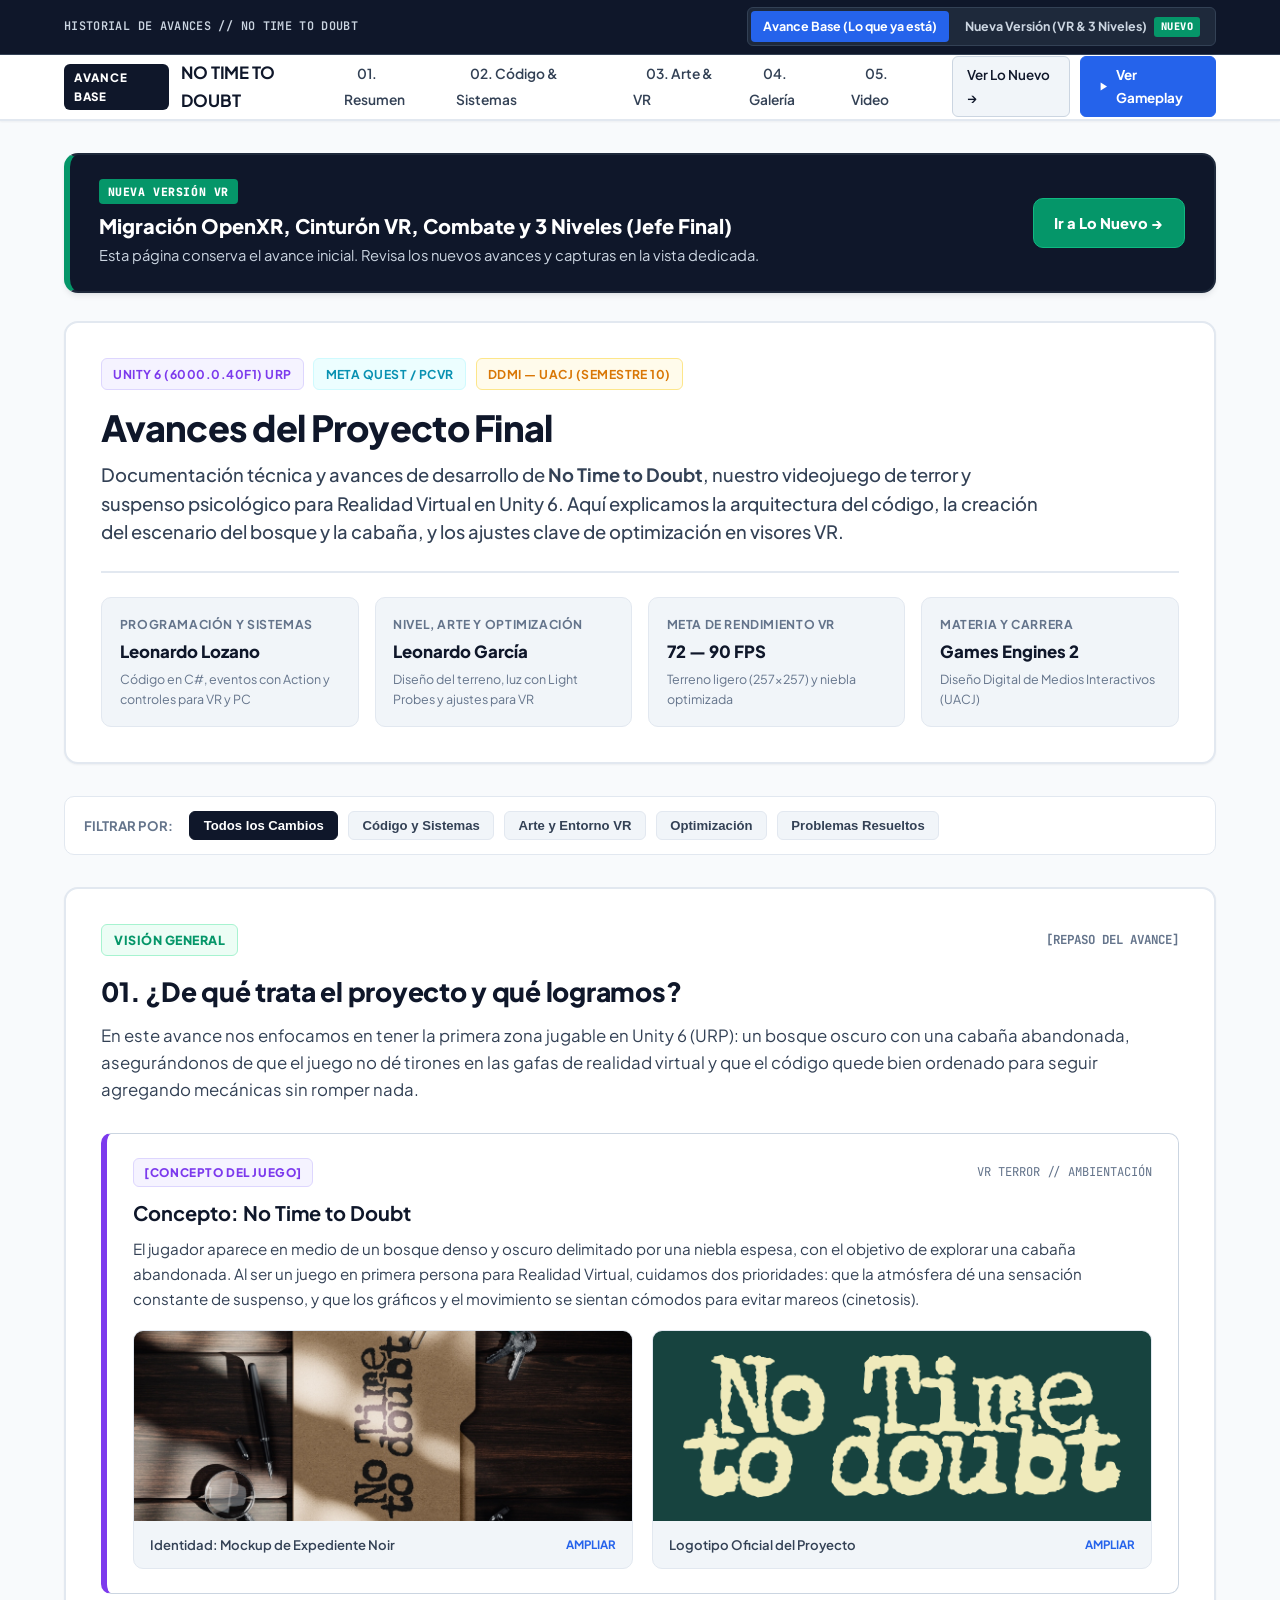
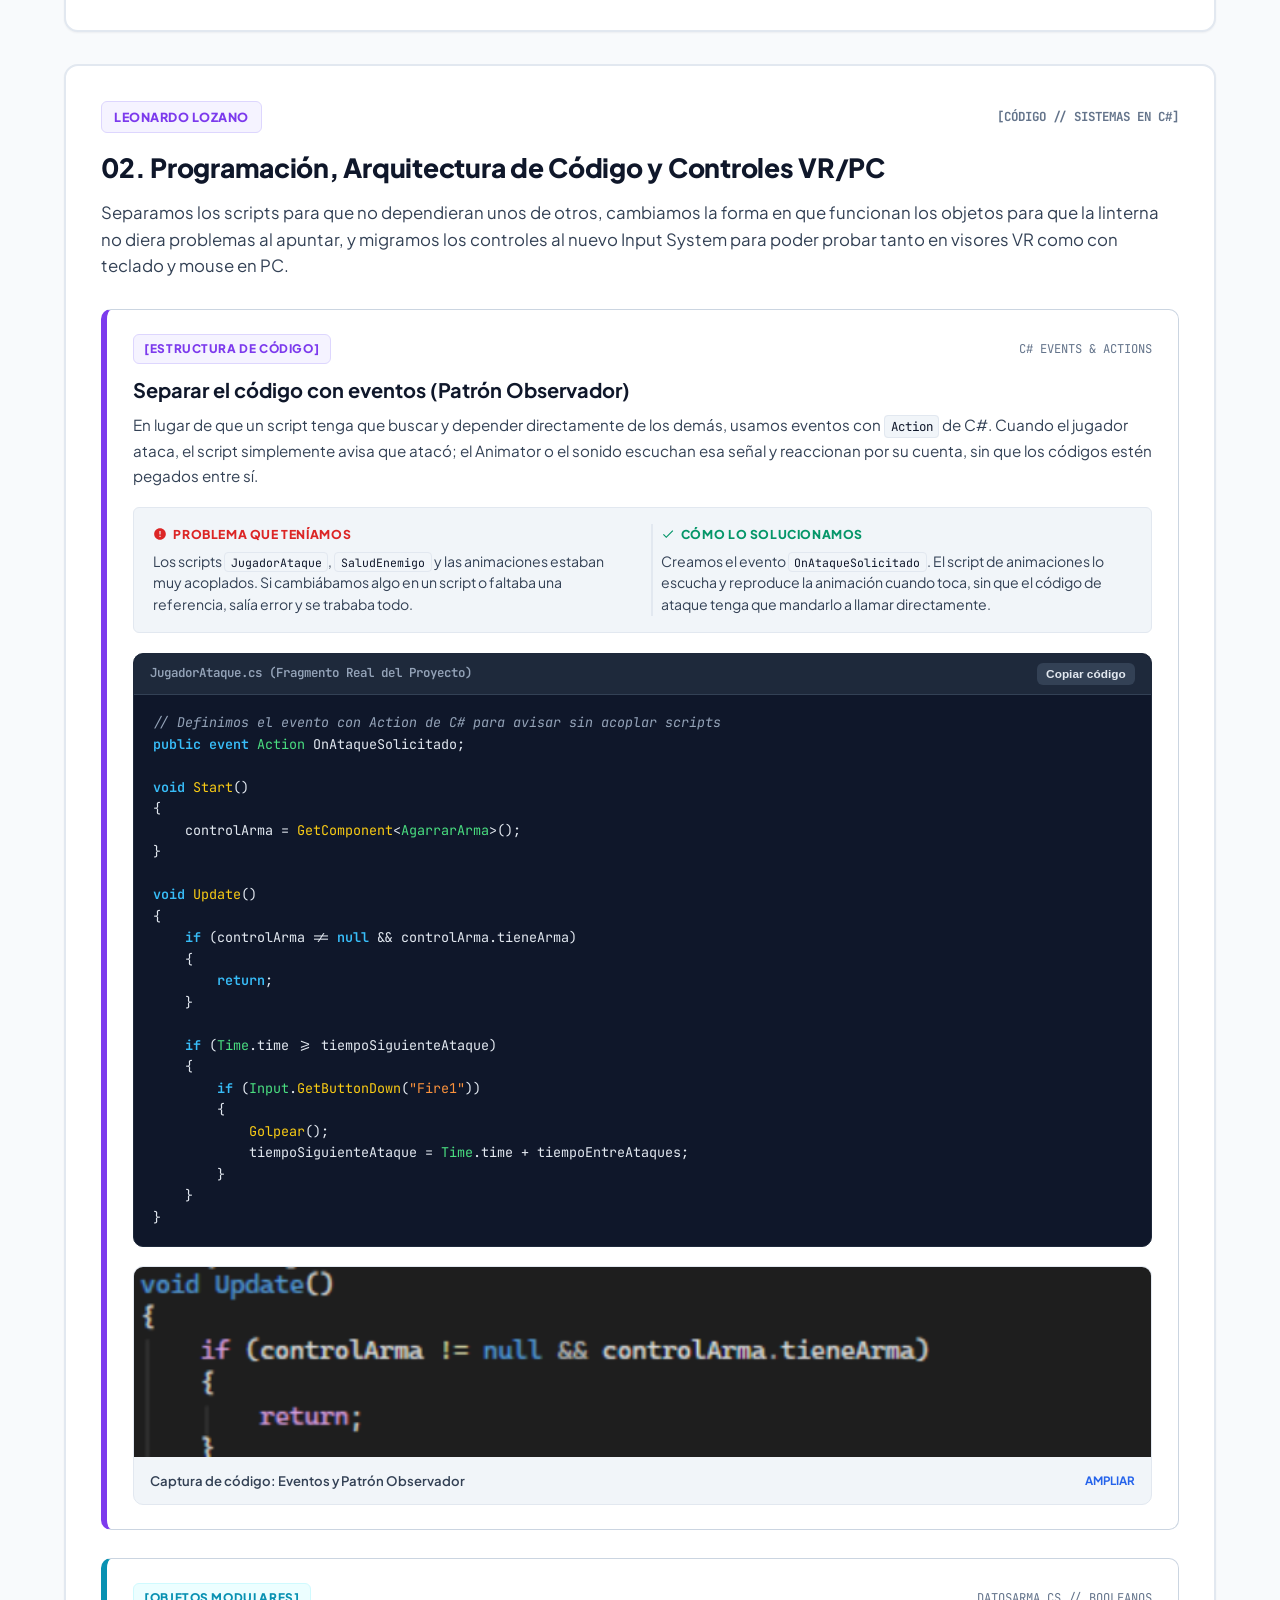
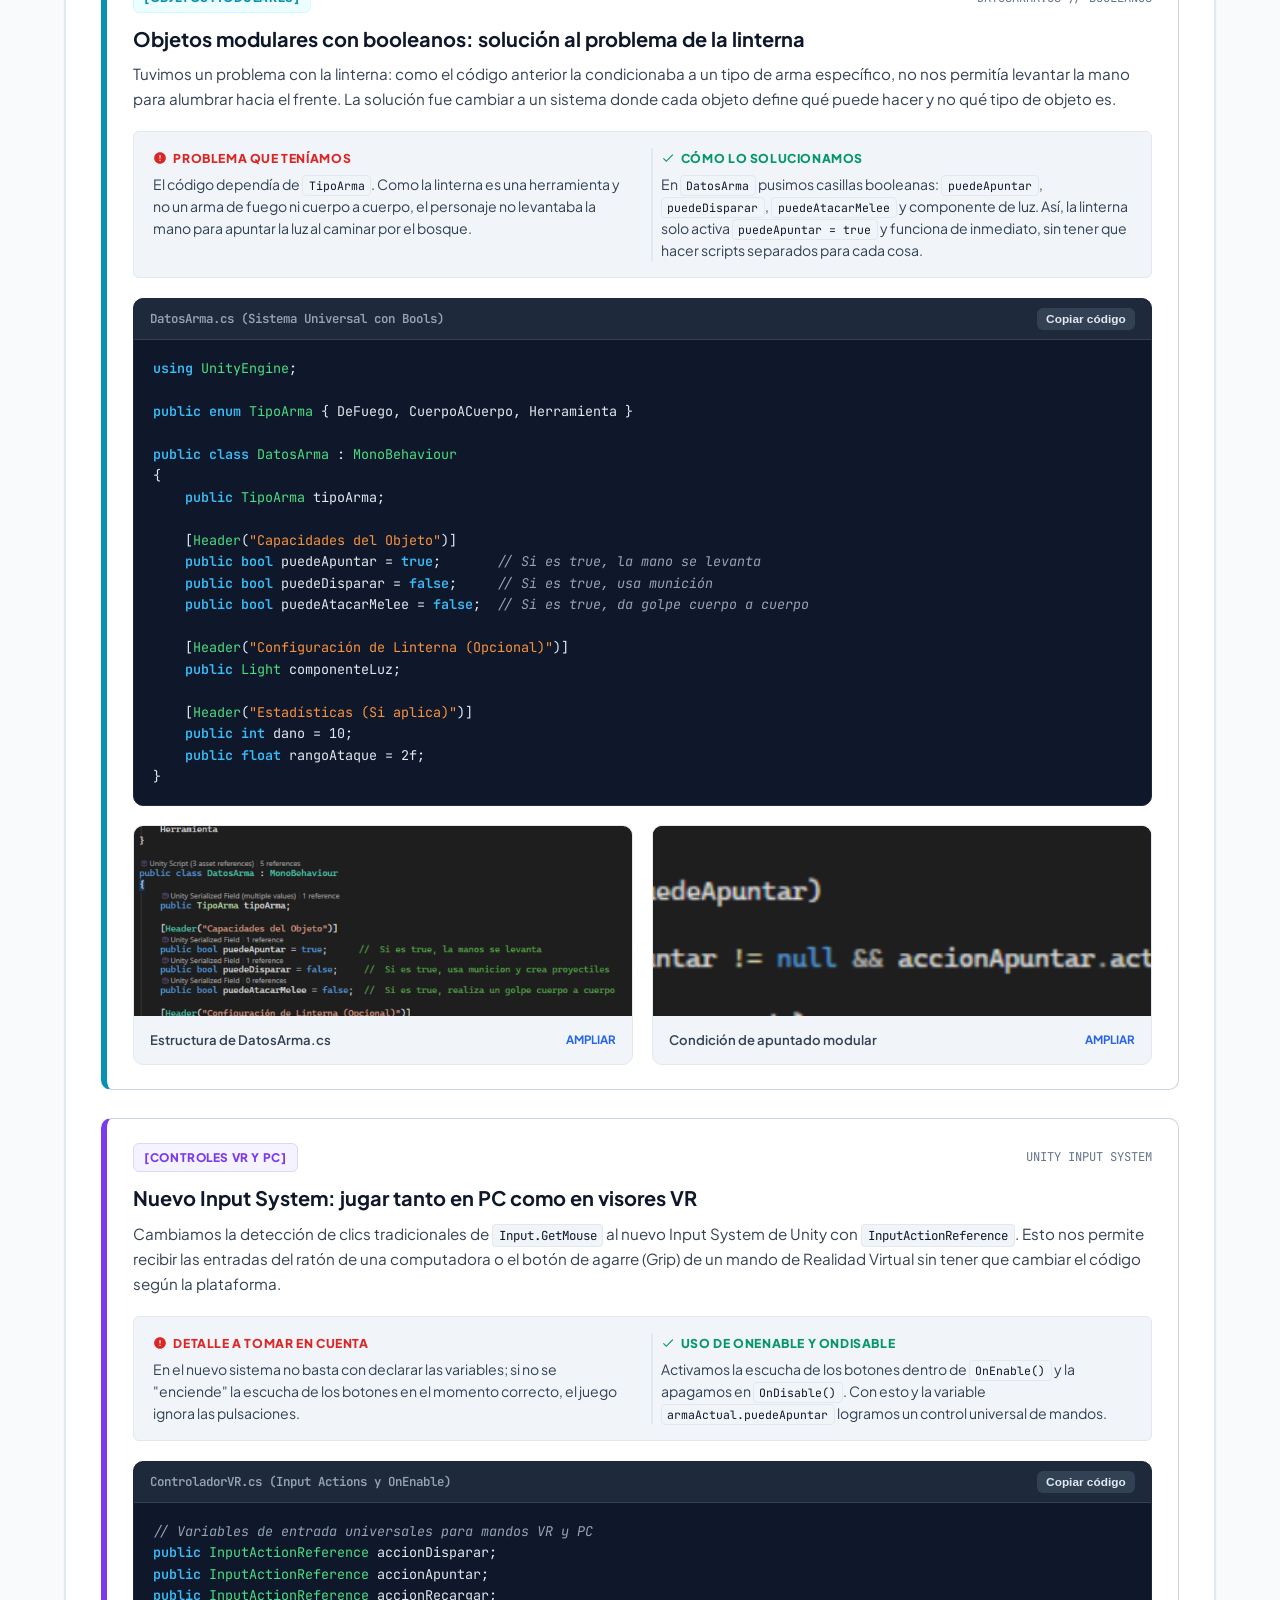
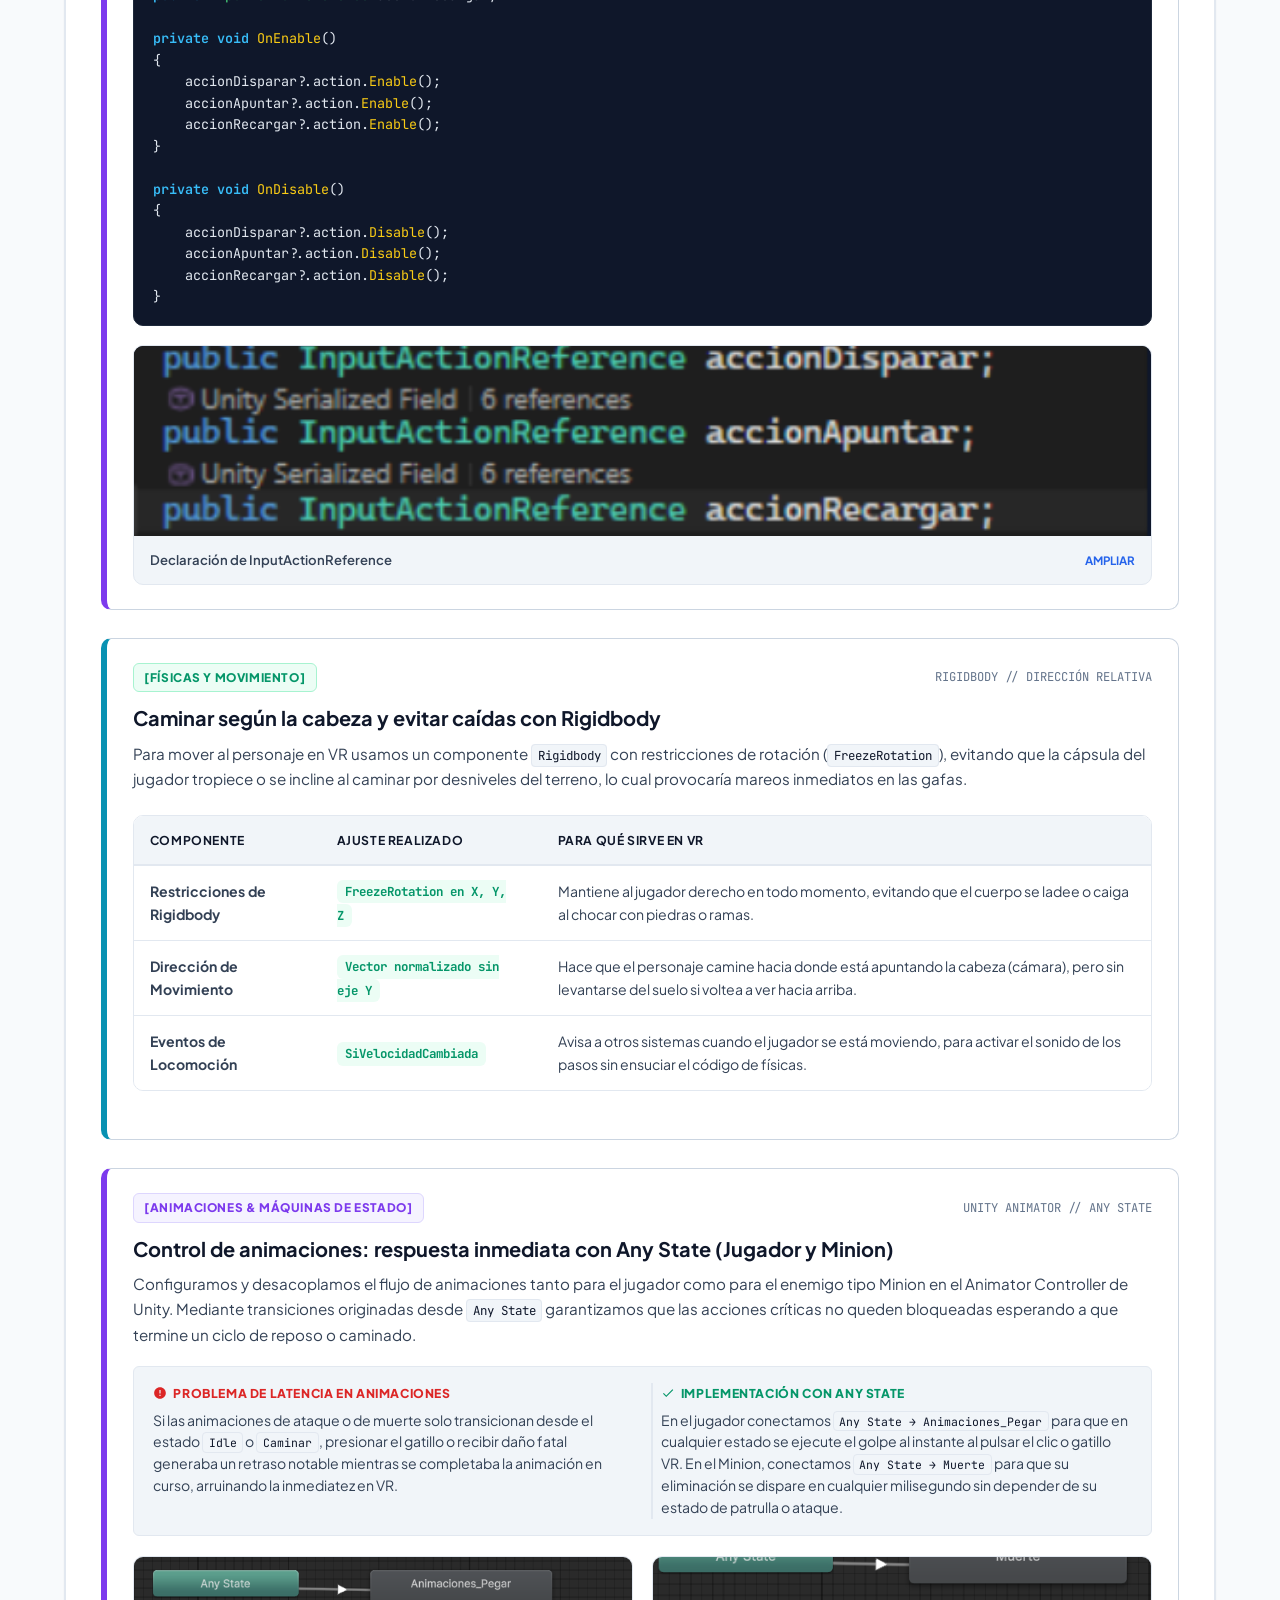
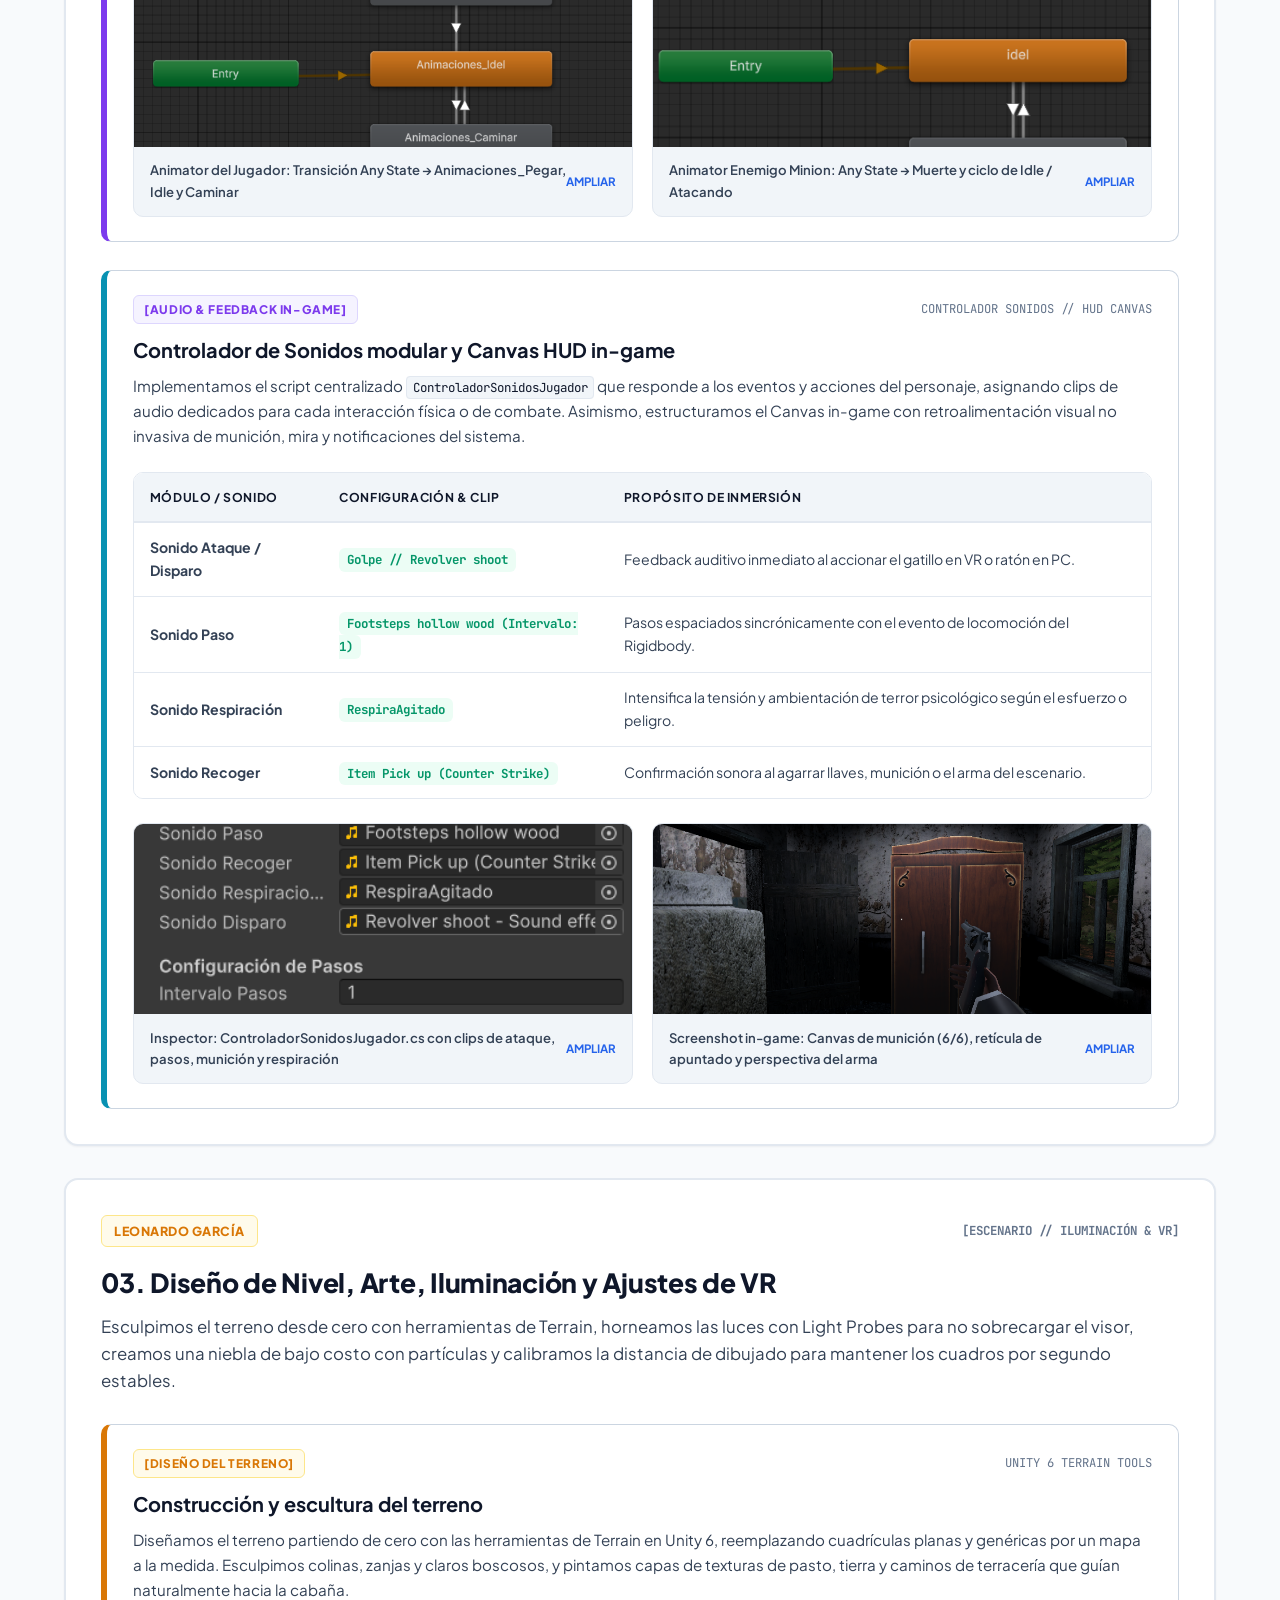
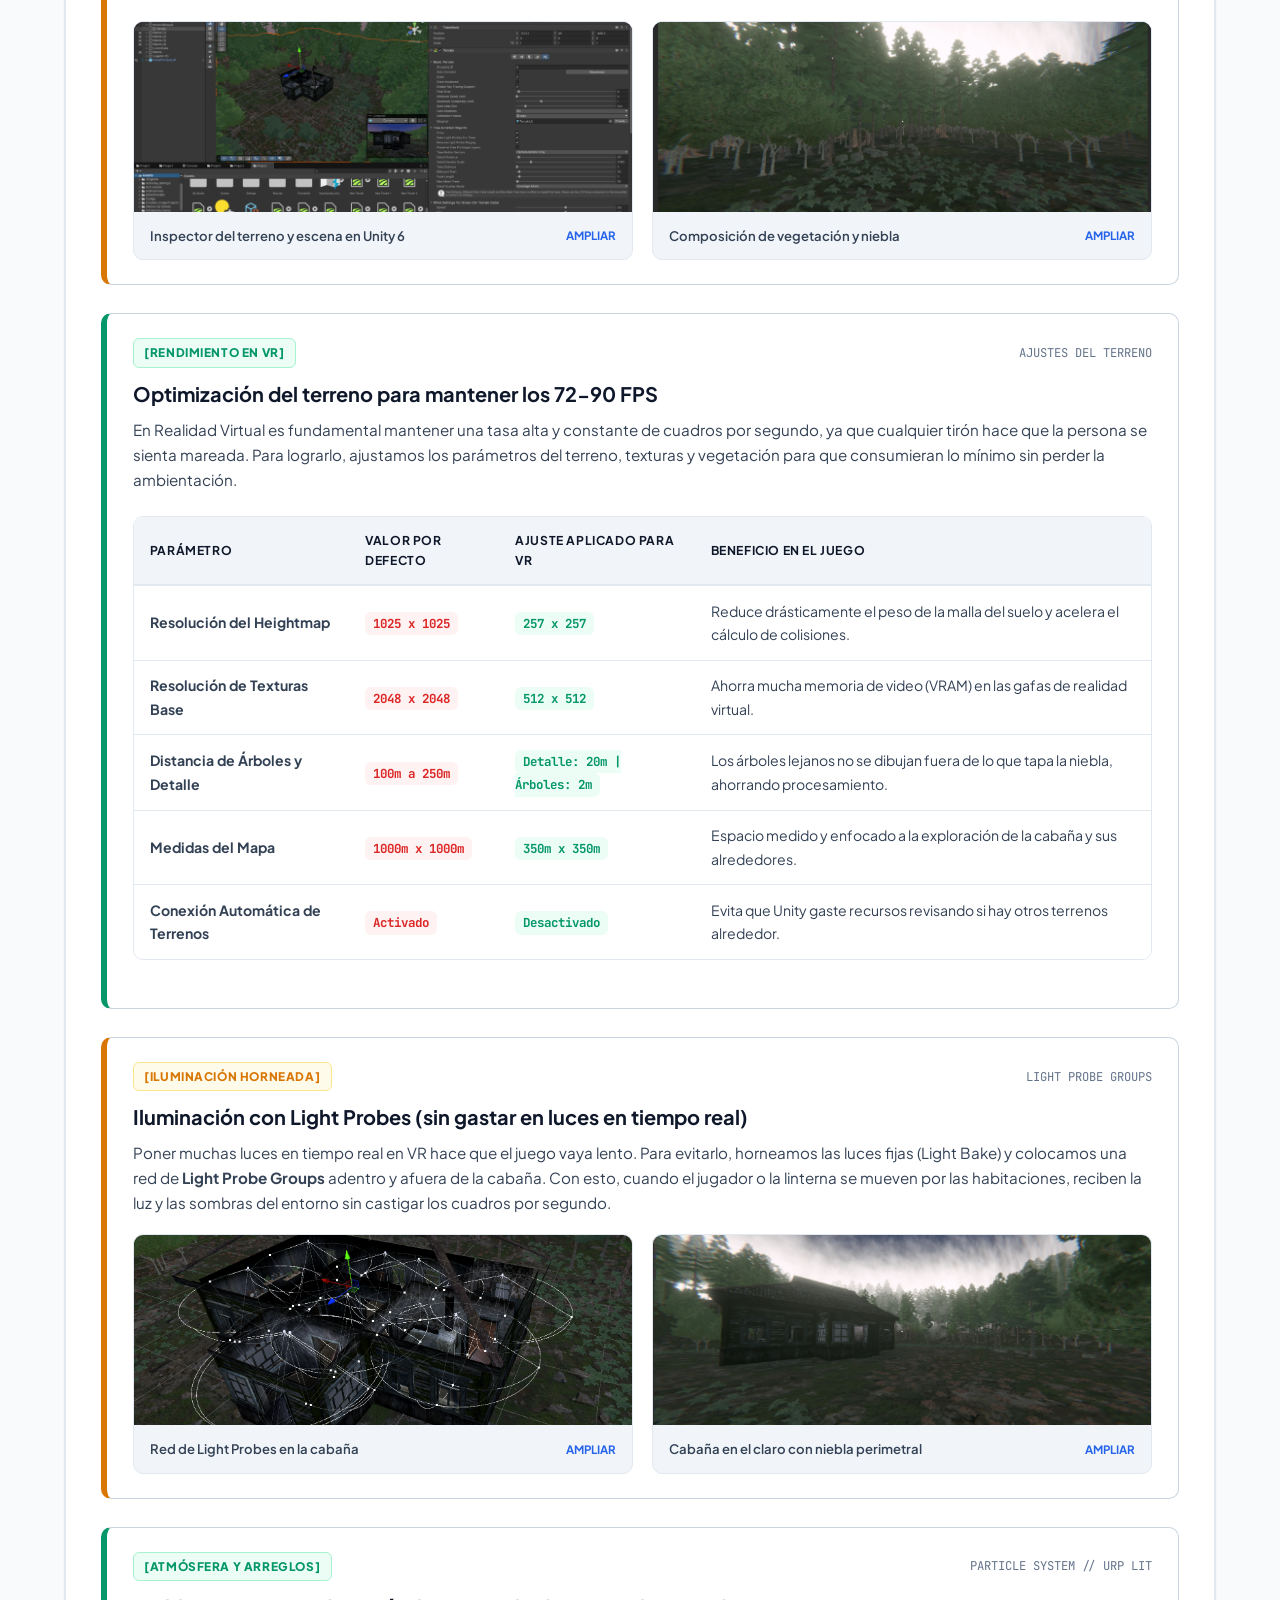
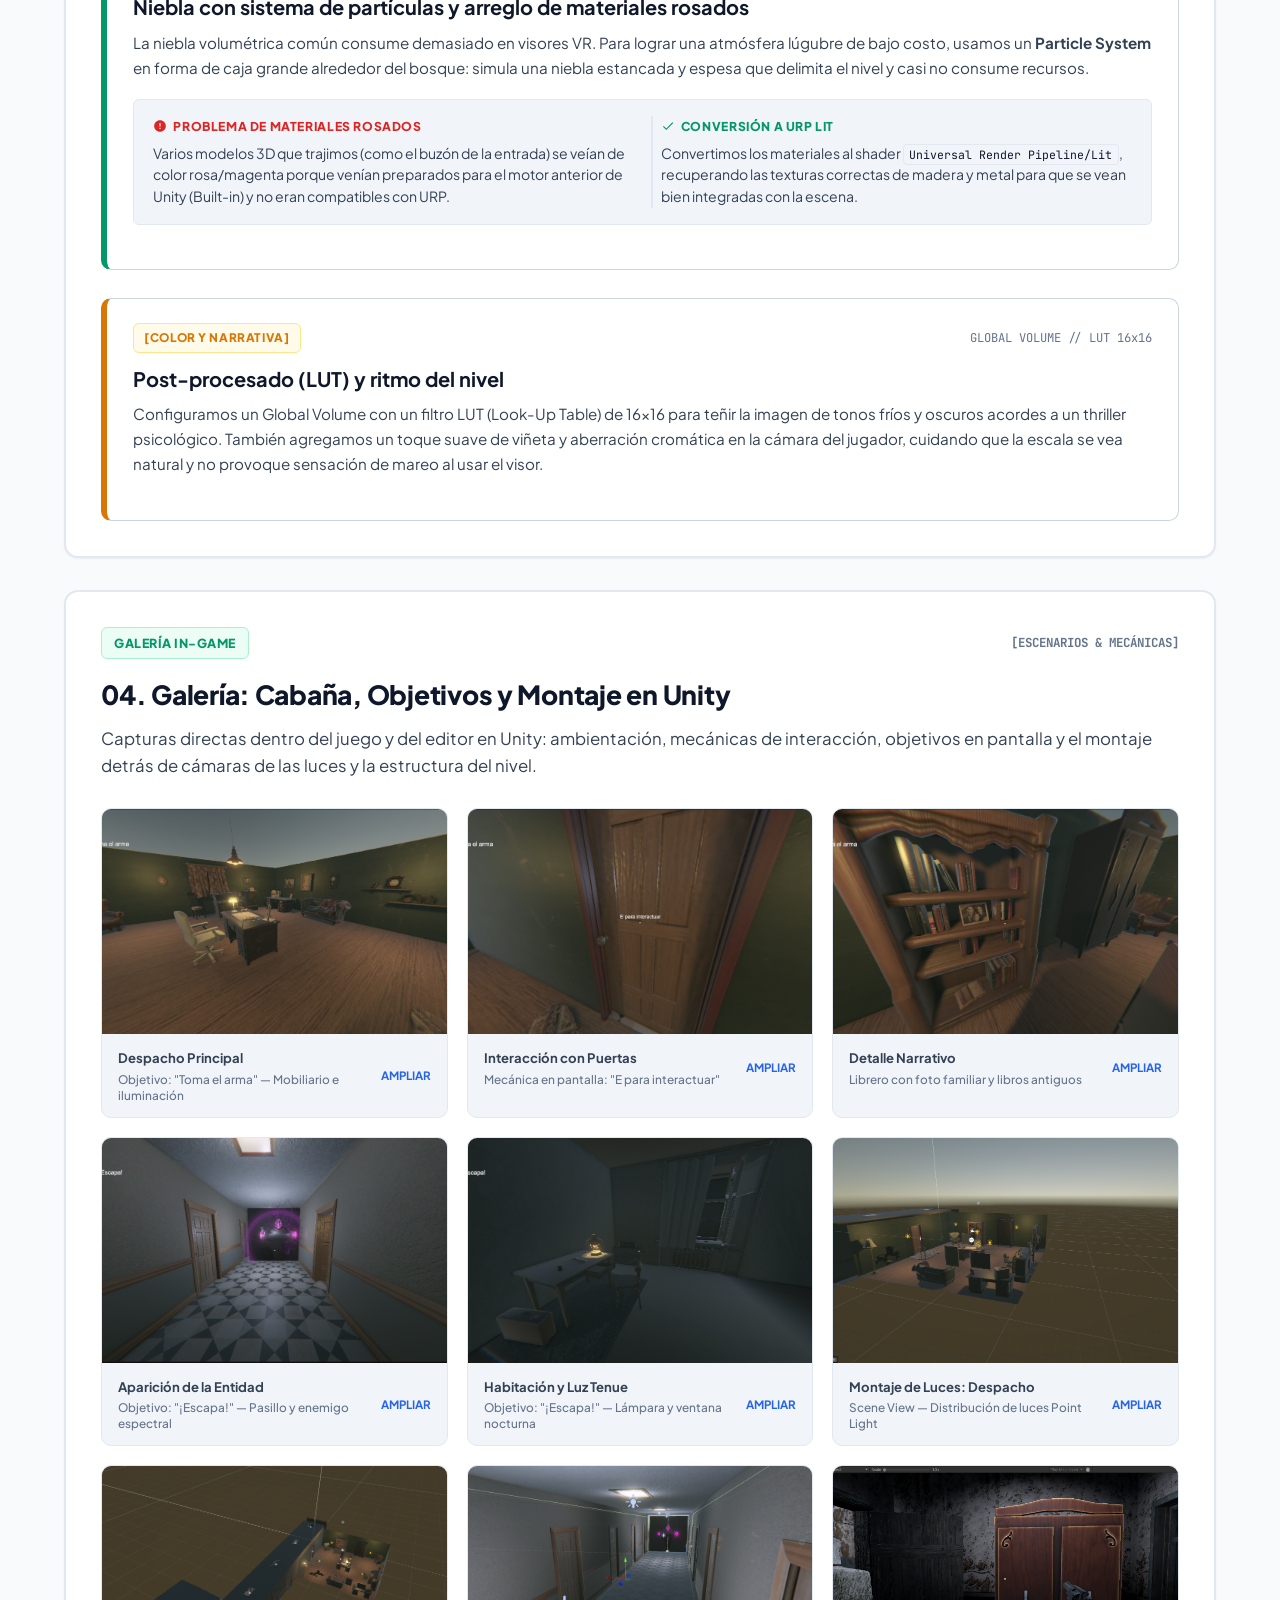
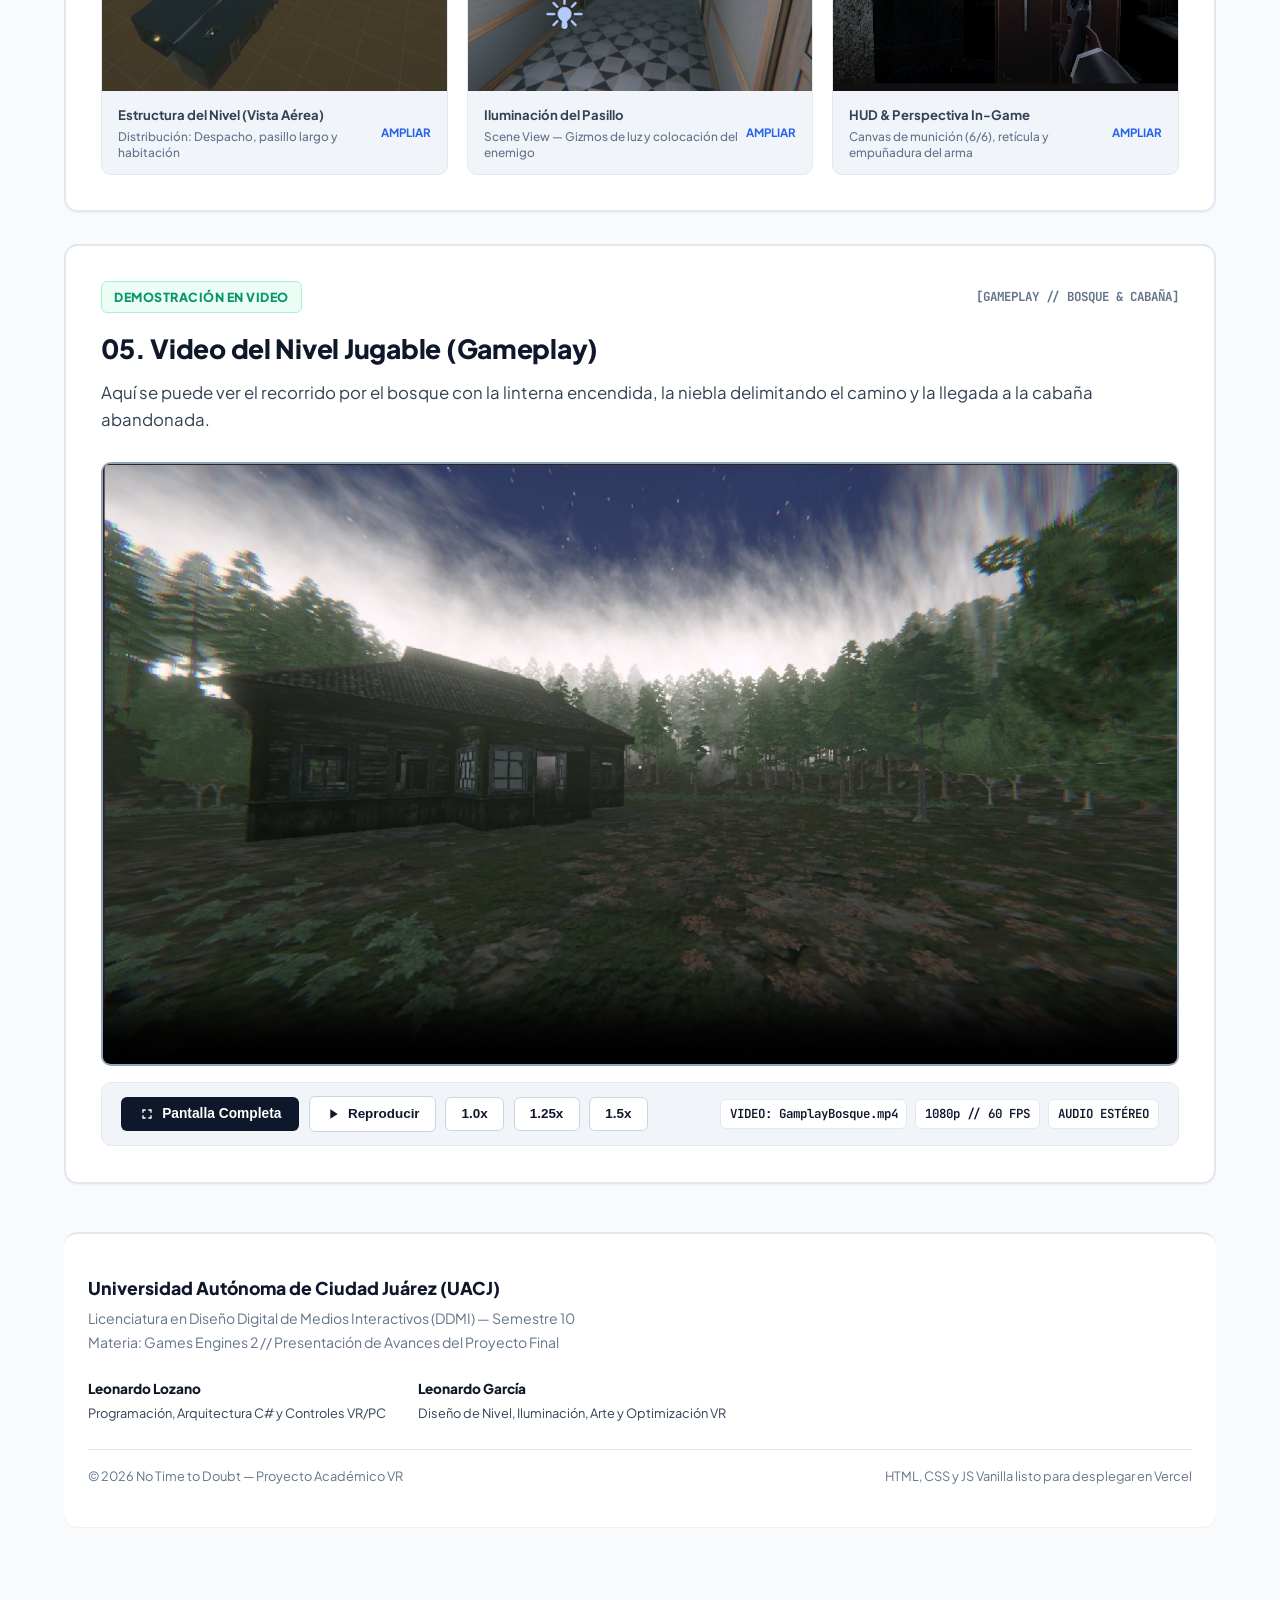
==== commit 2b8c4ad8: "feat: agregar seccion de identidad visual, logotipo, paleta y mockups" ====
--- a/index.html
+++ b/index.html
@@ -151,6 +151,23 @@
           <p class="card-desc">
             El jugador aparece en medio de un bosque denso y oscuro delimitado por una niebla espesa, con el objetivo de explorar una cabaña abandonada. Al ser un juego en primera persona para Realidad Virtual, cuidamos dos prioridades: que la atmósfera dé una sensación constante de suspenso, y que los gráficos y el movimiento se sientan cómodos para evitar mareos (cinetosis).
           </p>
+
+          <div class="evidence-grid">
+            <div class="evidence-card">
+              <img src="assets/identidad/mockup_carpeta.jpg" alt="Mockup de expediente No Time to Doubt" class="evidence-img">
+              <div class="evidence-caption">
+                <span>Identidad: Mockup de Expediente Noir</span>
+                <span class="evidence-zoom-hint">Ampliar</span>
+              </div>
+            </div>
+            <div class="evidence-card">
+              <img src="assets/identidad/logo_pino.png" alt="Logotipo oficial No Time to Doubt" class="evidence-img">
+              <div class="evidence-caption">
+                <span>Logotipo Oficial del Proyecto</span>
+                <span class="evidence-zoom-hint">Ampliar</span>
+              </div>
+            </div>
+          </div>
         </article>
       </div>
     </section>
--- a/style.css
+++ b/style.css
@@ -1113,6 +1113,43 @@
   color: var(--text-muted);
 }
 
+/* Swatches de Paleta de Identidad */
+.palette-swatches-grid {
+  display: grid;
+  grid-template-columns: repeat(auto-fit, minmax(140px, 1fr));
+  gap: 0.75rem;
+  margin: 1.1rem 0;
+}
+
+.palette-swatch-card {
+  border-radius: var(--radius-md);
+  overflow: hidden;
+  border: 1px solid var(--border-light);
+  background-color: var(--bg-surface-alt);
+}
+
+.palette-swatch-color {
+  height: 52px;
+  width: 100%;
+}
+
+.palette-swatch-meta {
+  padding: 0.55rem 0.7rem;
+}
+
+.palette-swatch-hex {
+  font-family: 'JetBrains Mono', monospace;
+  font-size: 0.82rem;
+  font-weight: 800;
+  color: var(--text-primary);
+}
+
+.palette-swatch-name {
+  font-size: 0.72rem;
+  color: var(--text-muted);
+  margin-top: 0.1rem;
+}
+
 /* Responsividad */
 /* ==========================================================================
    ELEMENTOS DE NUEVA VERSIÓN & BANNER DE SEPARACIÓN (SIN DEGRADADOS)
@@ -1438,6 +1475,43 @@
   font-weight: 700;
 }
 
+/* Swatches de Paleta de Identidad */
+.palette-swatches-grid {
+  display: grid;
+  grid-template-columns: repeat(auto-fit, minmax(140px, 1fr));
+  gap: 0.75rem;
+  margin: 1.1rem 0;
+}
+
+.palette-swatch-card {
+  border-radius: var(--radius-md);
+  overflow: hidden;
+  border: 1px solid var(--border-light);
+  background-color: var(--bg-surface-alt);
+}
+
+.palette-swatch-color {
+  height: 52px;
+  width: 100%;
+}
+
+.palette-swatch-meta {
+  padding: 0.55rem 0.7rem;
+}
+
+.palette-swatch-hex {
+  font-family: 'JetBrains Mono', monospace;
+  font-size: 0.82rem;
+  font-weight: 800;
+  color: var(--text-primary);
+}
+
+.palette-swatch-name {
+  font-size: 0.72rem;
+  color: var(--text-muted);
+  margin-top: 0.1rem;
+}
+
 /* Responsividad */
 @media (max-width: 900px) {
   .nav-links {
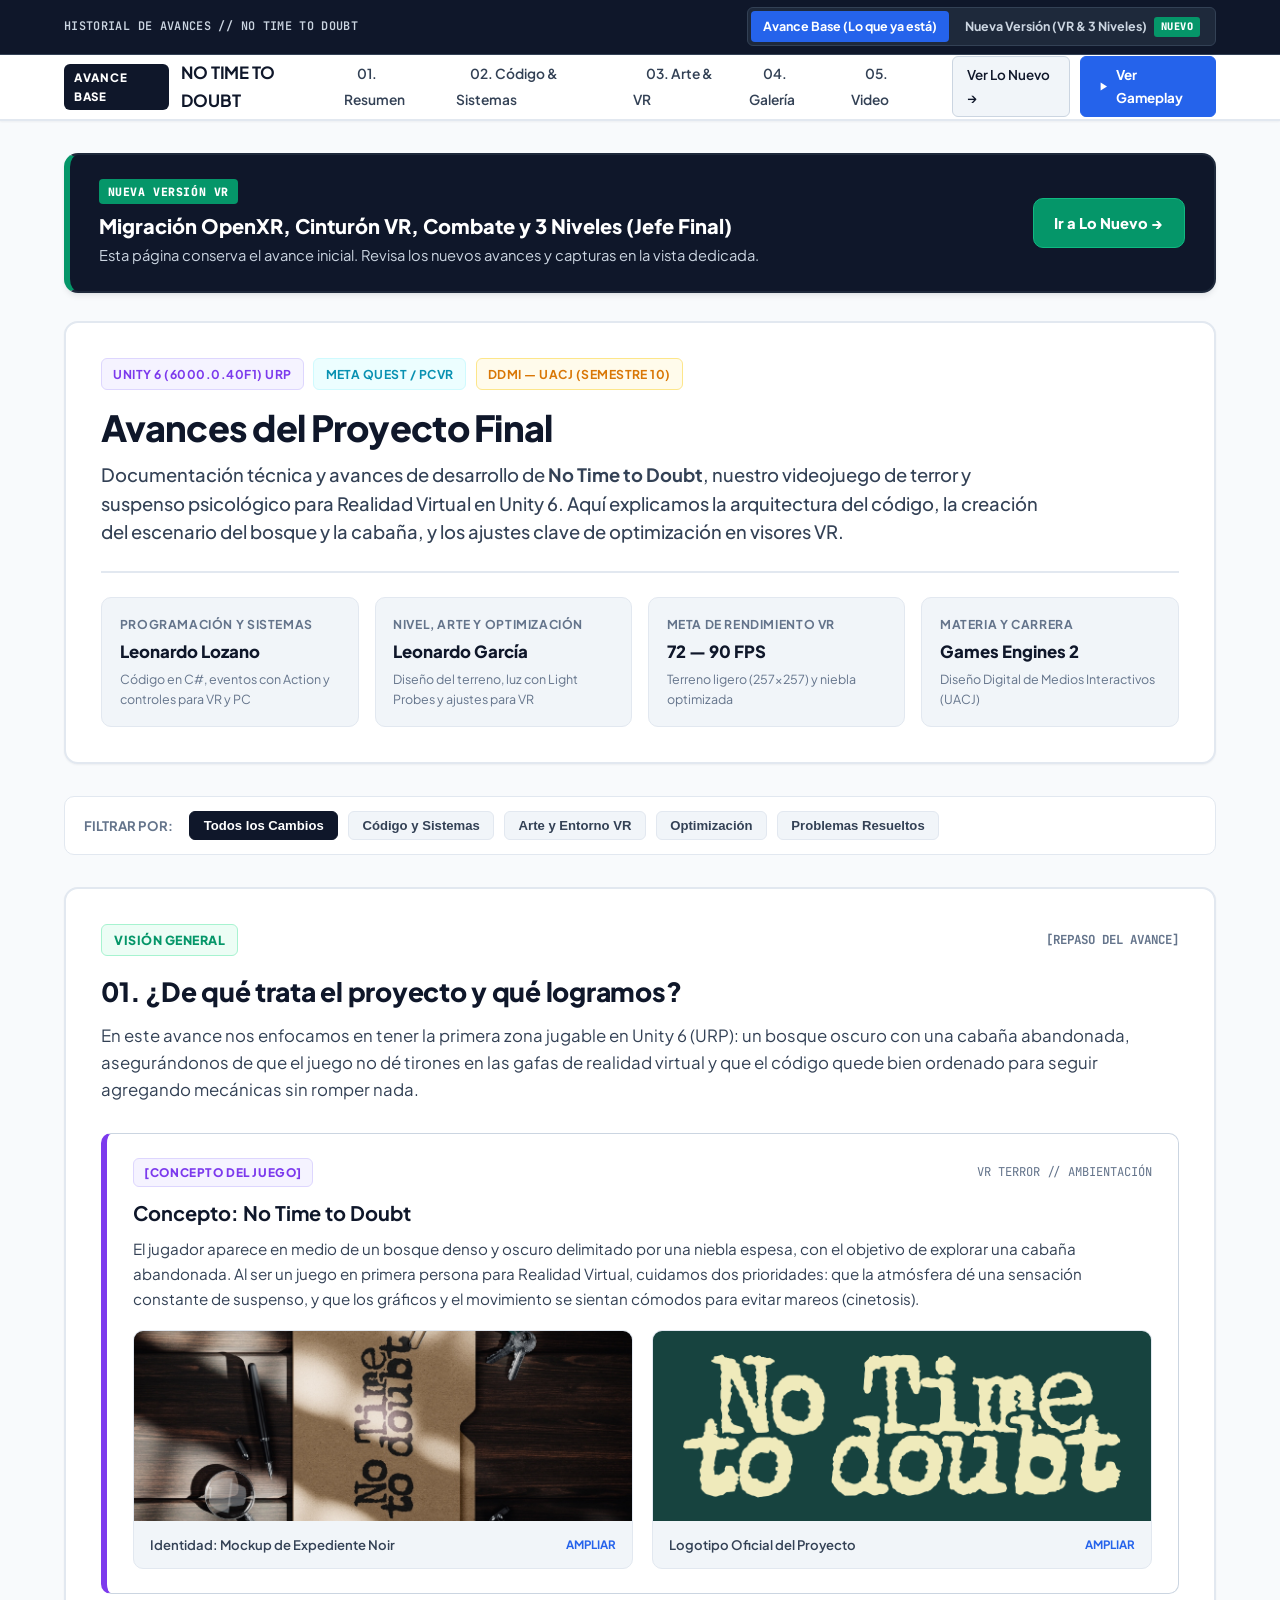
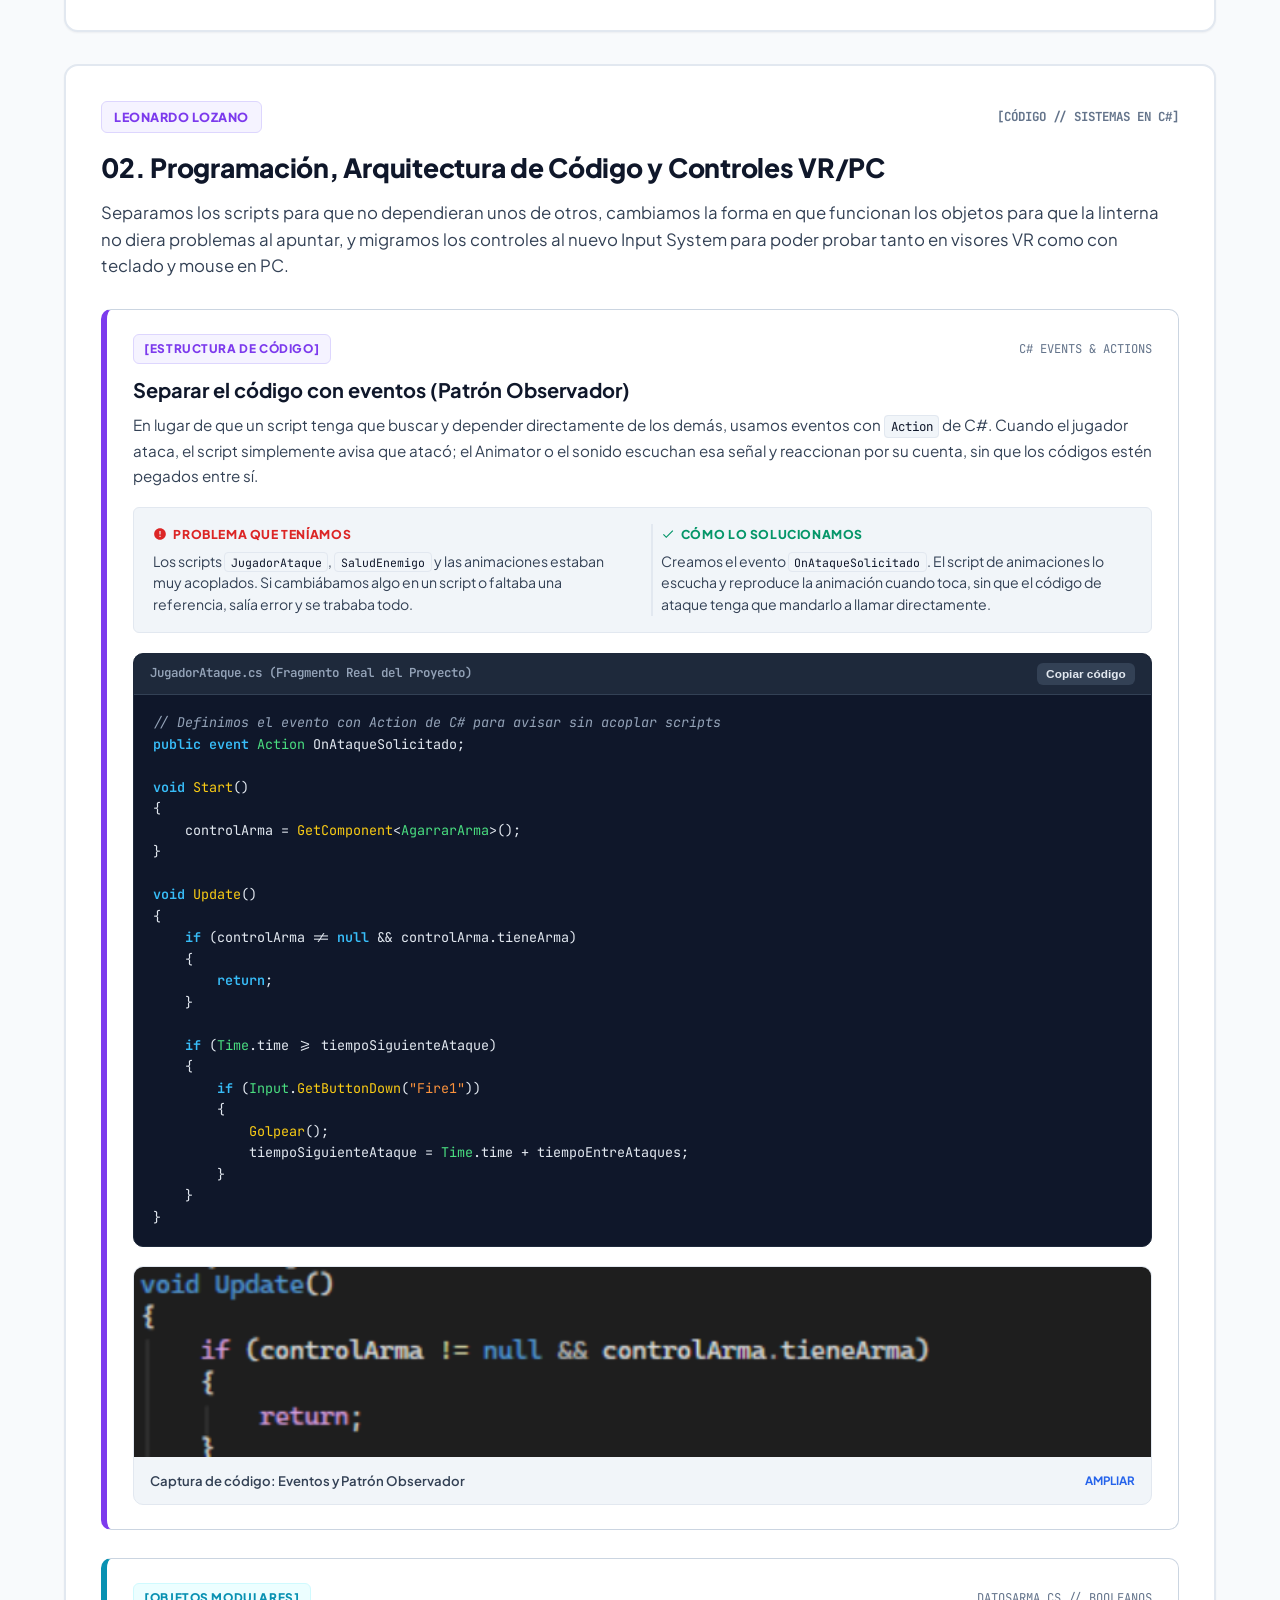
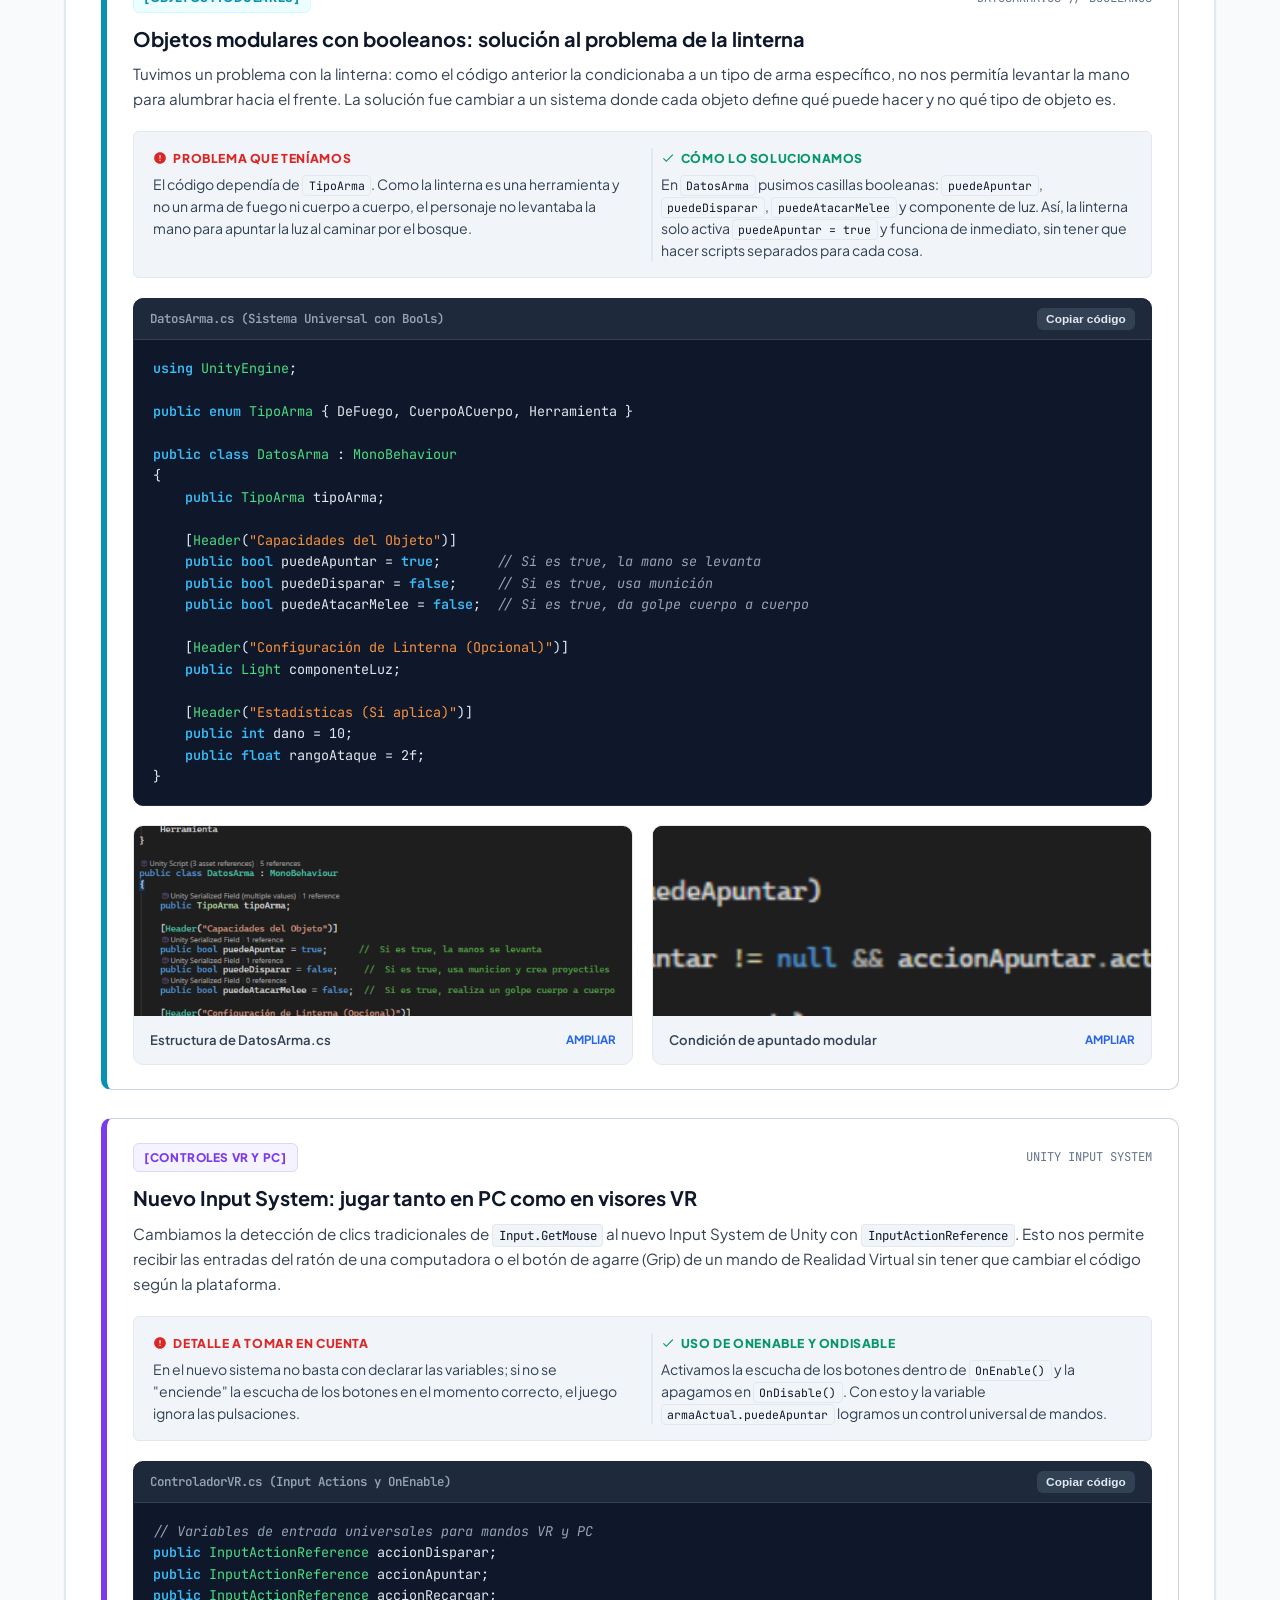
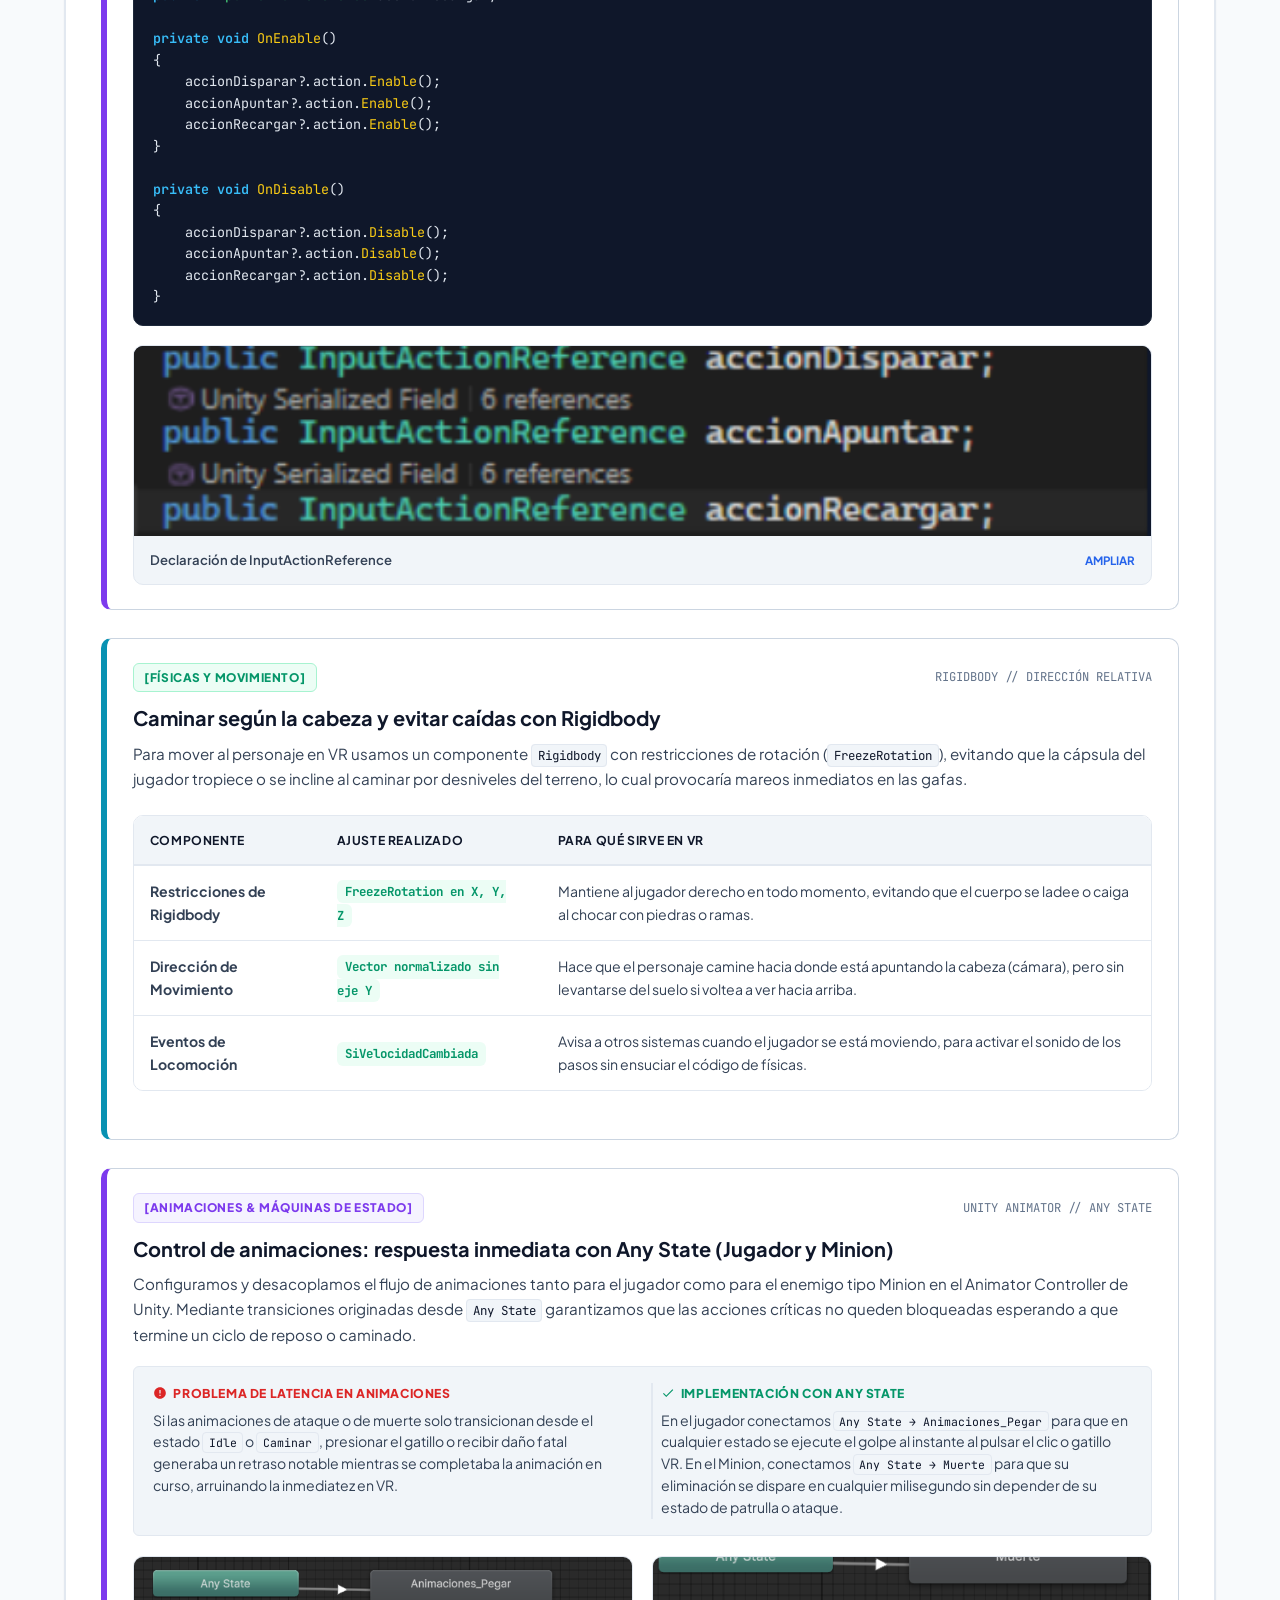
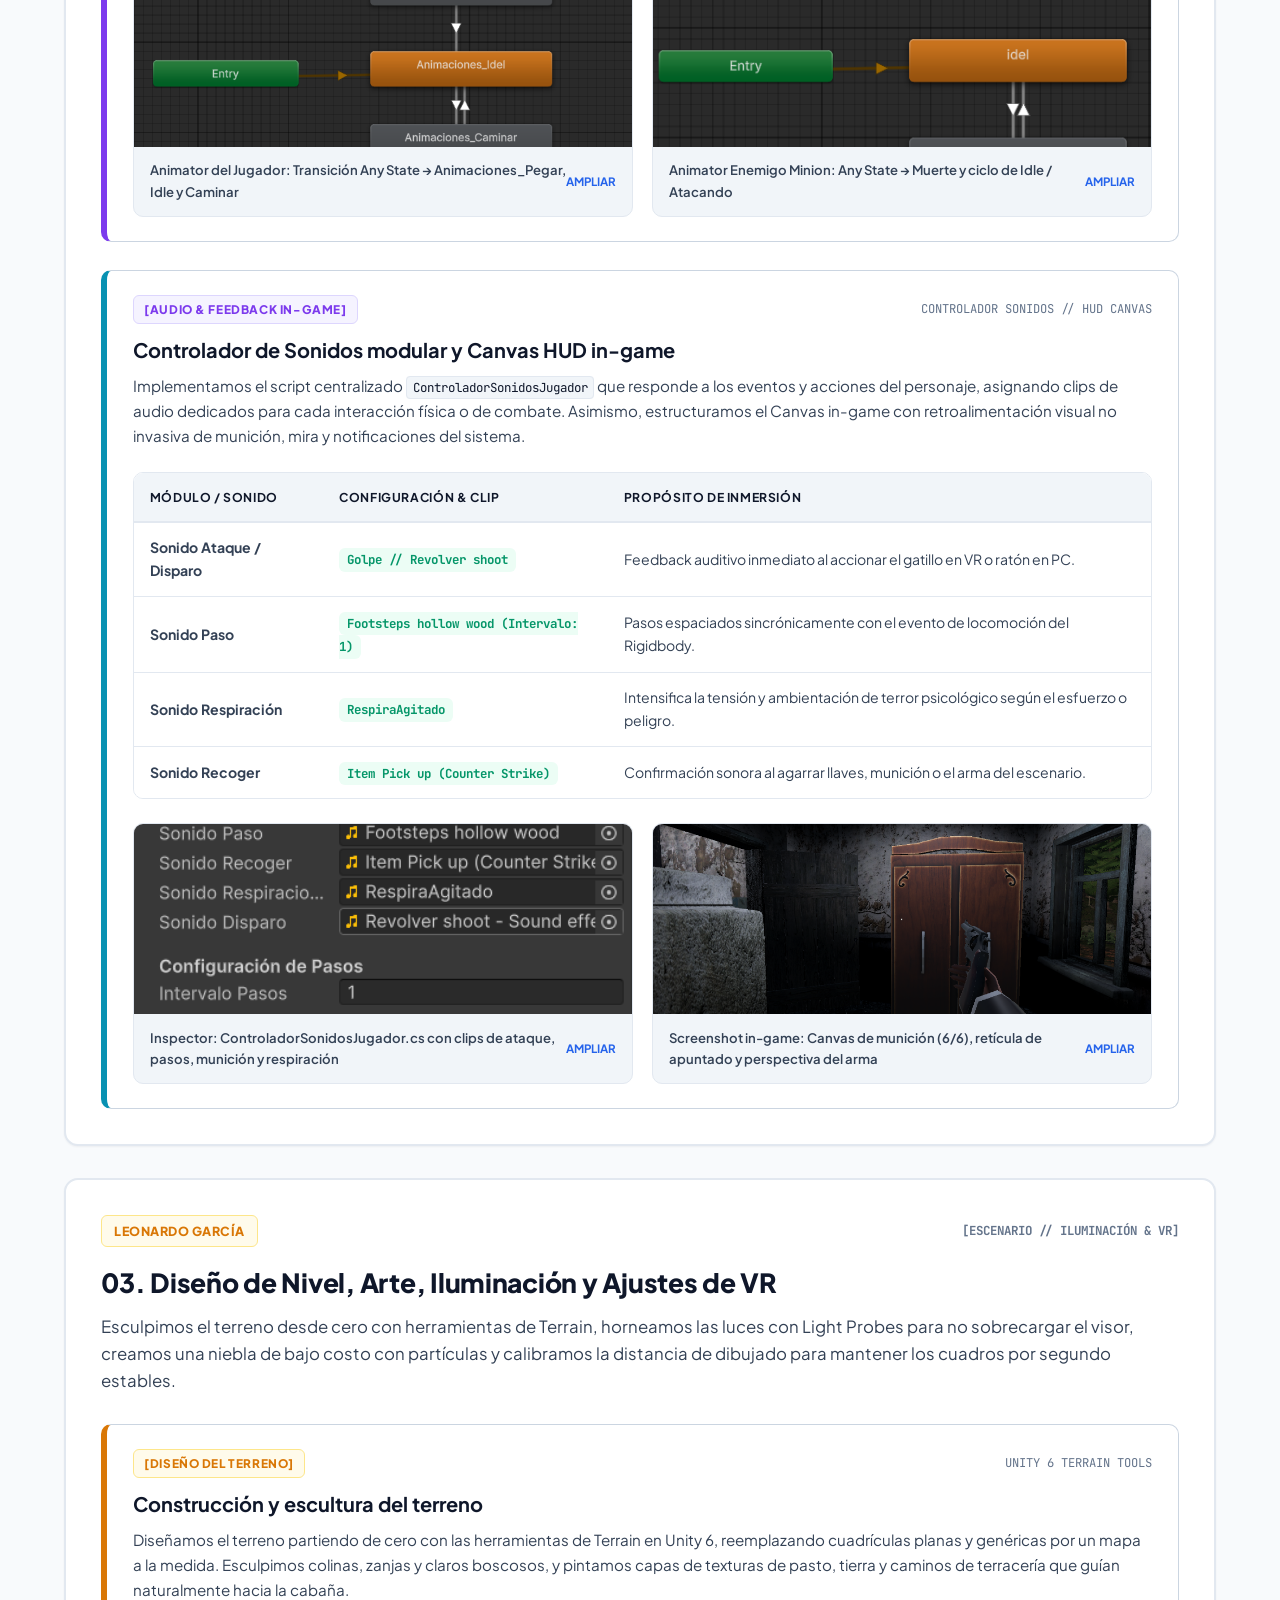
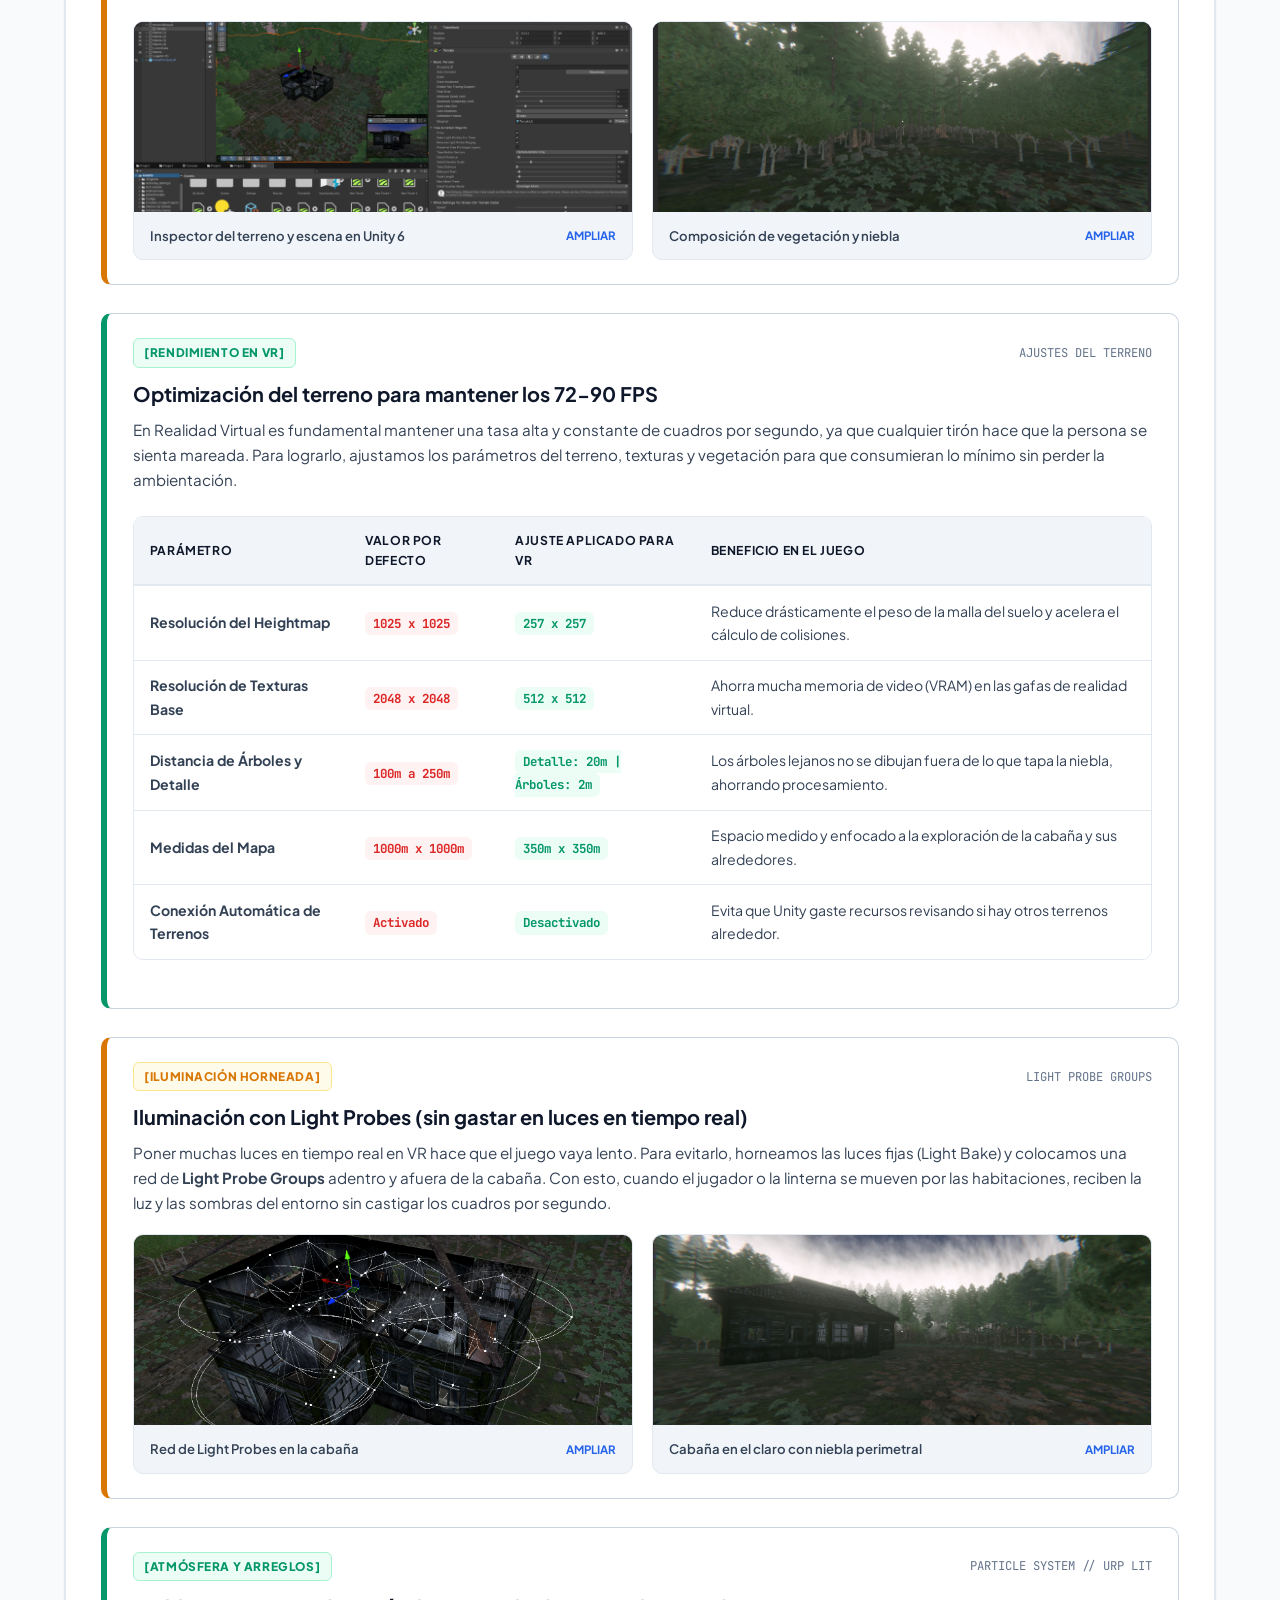
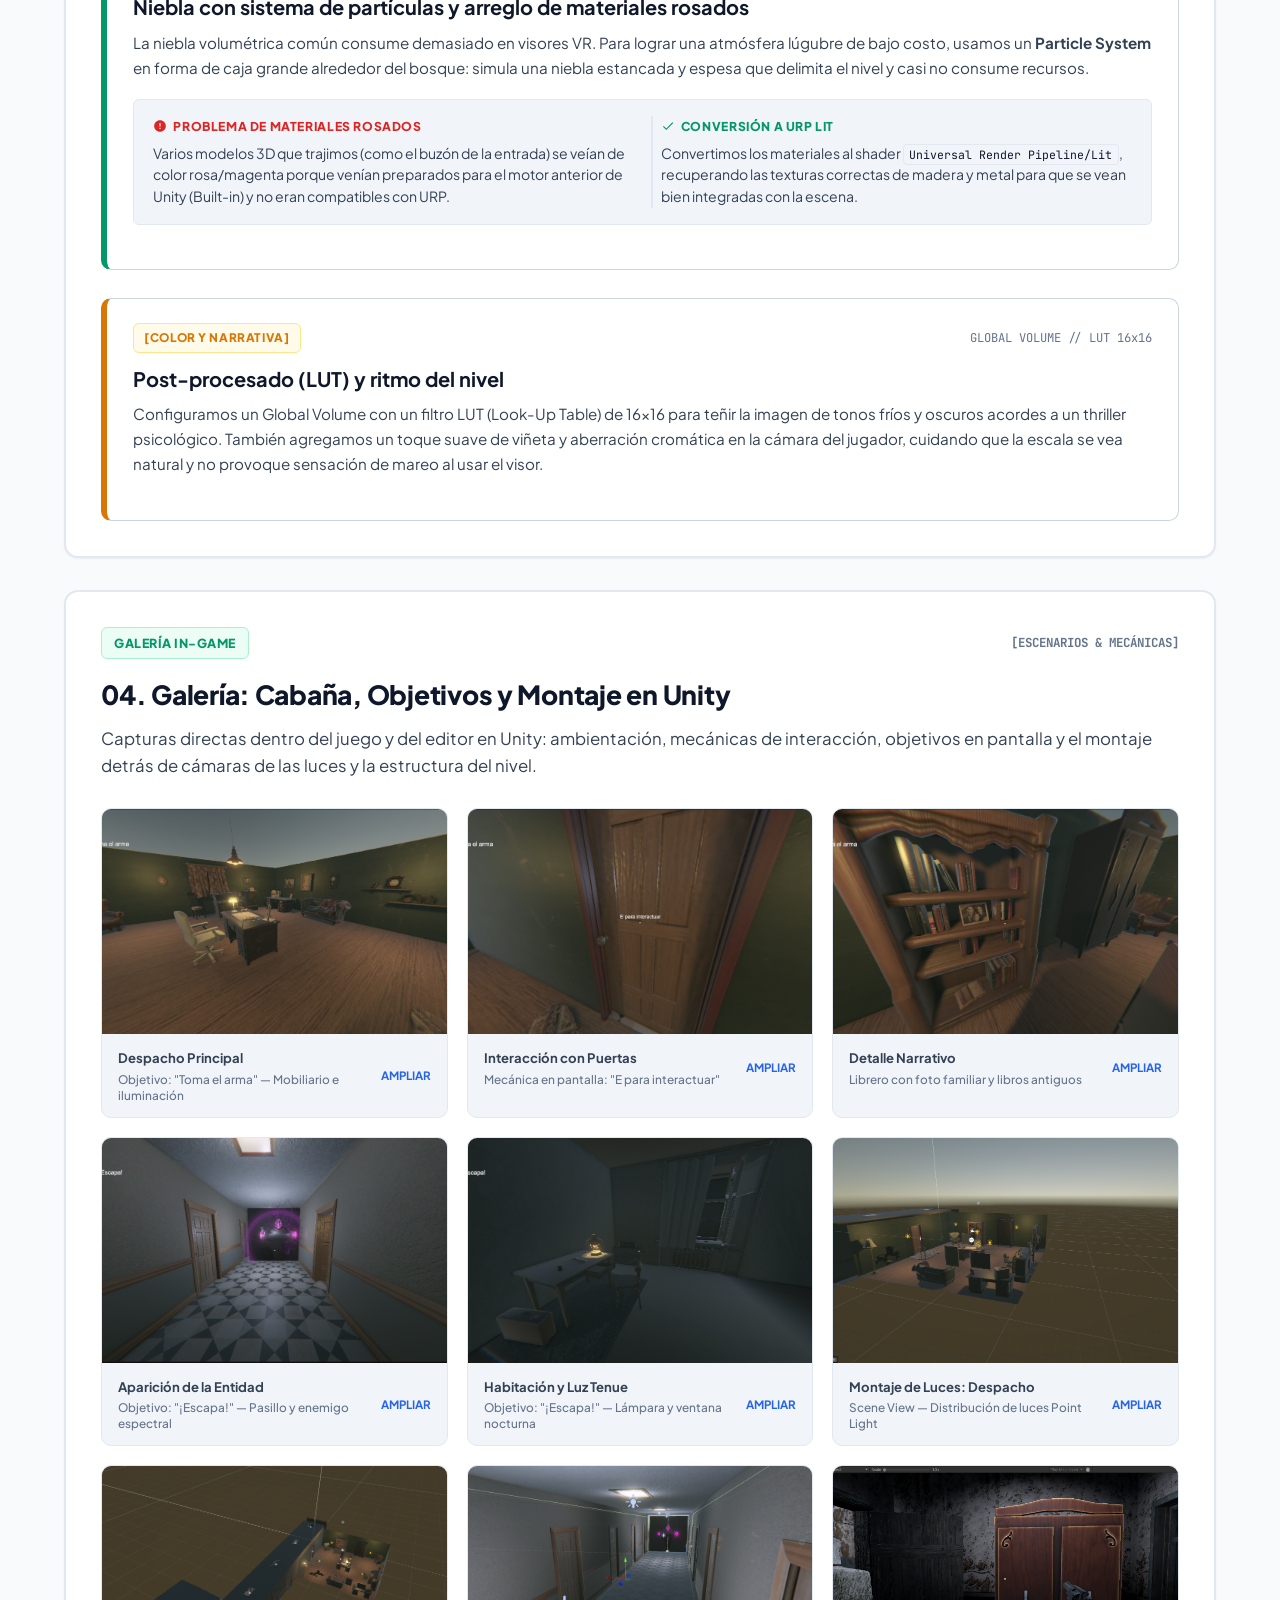
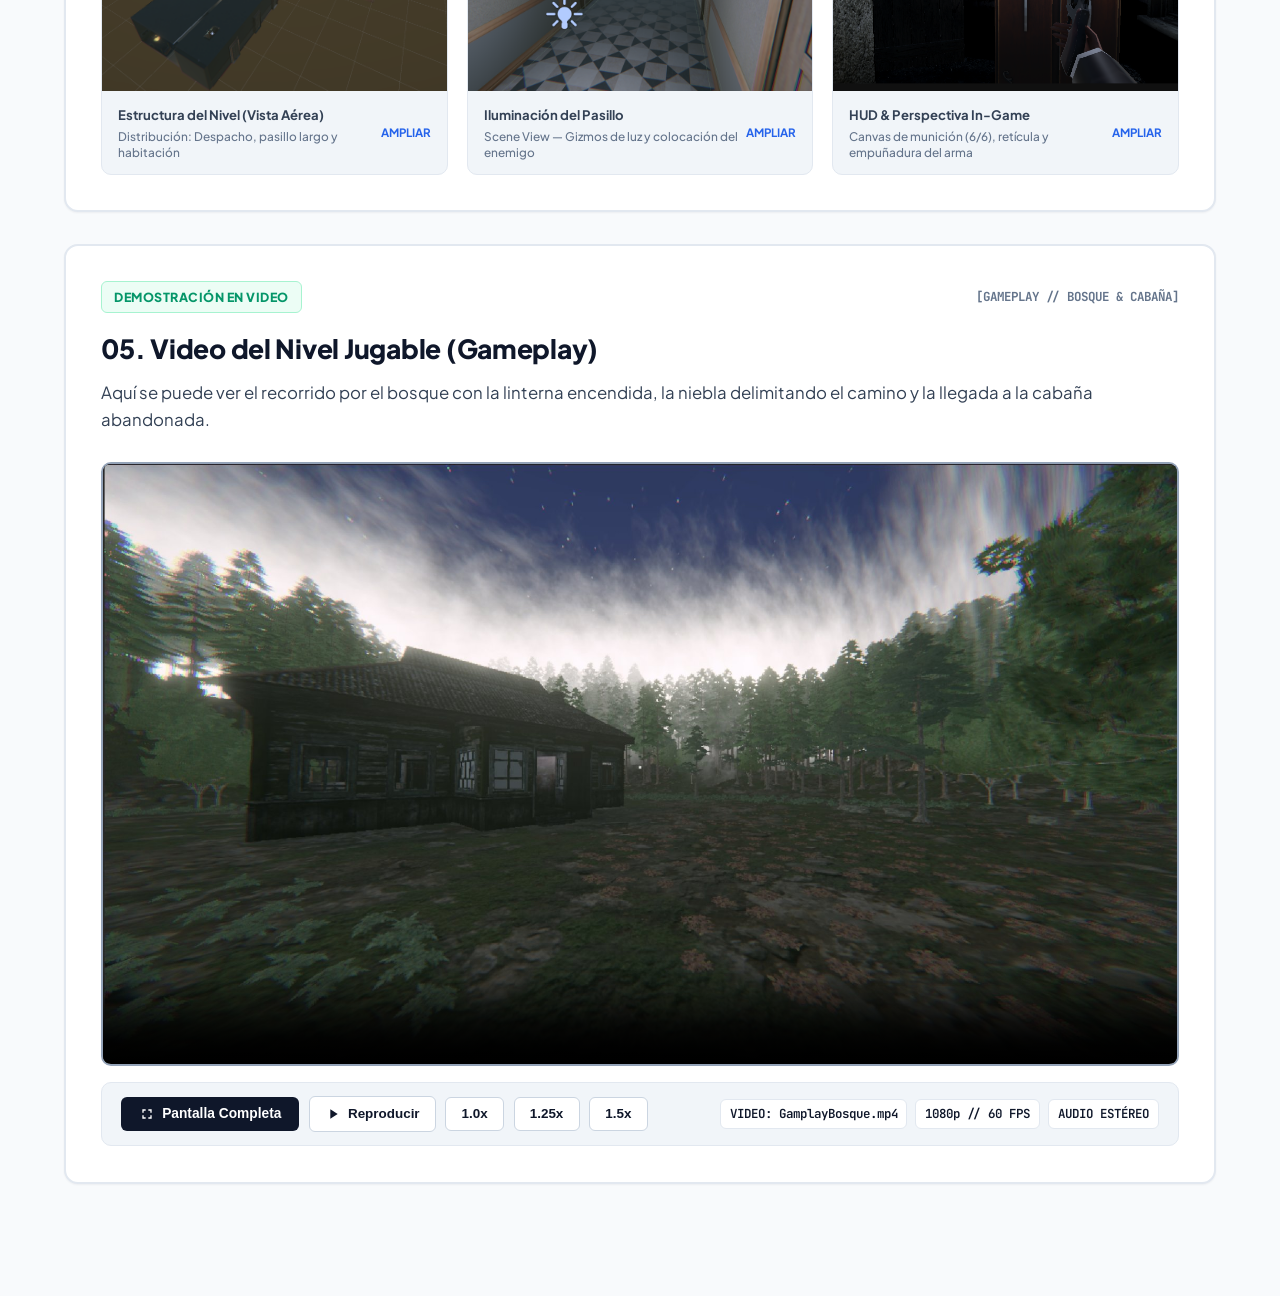
==== commit e0a320cd: "refactor: retirar bloque de pie de pagina (footer)" ====
--- a/index.html
+++ b/index.html
@@ -892,33 +892,6 @@
         </div>
       </div>
     </section>
-
-    <!-- Footer Académico e Institucional -->
-    <footer class="patch-footer">
-      <div class="footer-top">
-        <div class="footer-academic-info">
-          <h4>Universidad Autónoma de Ciudad Juárez (UACJ)</h4>
-          <p>Licenciatura en Diseño Digital de Medios Interactivos (DDMI) — Semestre 10</p>
-          <p>Materia: Games Engines 2 // Presentación de Avances del Proyecto Final</p>
-        </div>
-
-        <div class="footer-team-members">
-          <div class="member-box">
-            <h5>Leonardo Lozano</h5>
-            <p>Programación, Arquitectura C# y Controles VR/PC</p>
-          </div>
-          <div class="member-box">
-            <h5>Leonardo García</h5>
-            <p>Diseño de Nivel, Iluminación, Arte y Optimización VR</p>
-          </div>
-        </div>
-      </div>
-
-      <div class="footer-bottom">
-        <span>© 2026 No Time to Doubt — Proyecto Académico VR</span>
-        <span>HTML, CSS y JS Vanilla listo para desplegar en Vercel</span>
-      </div>
-    </footer>
   </main>
 
   <!-- Modal Lightbox para Inspección de Imágenes -->
